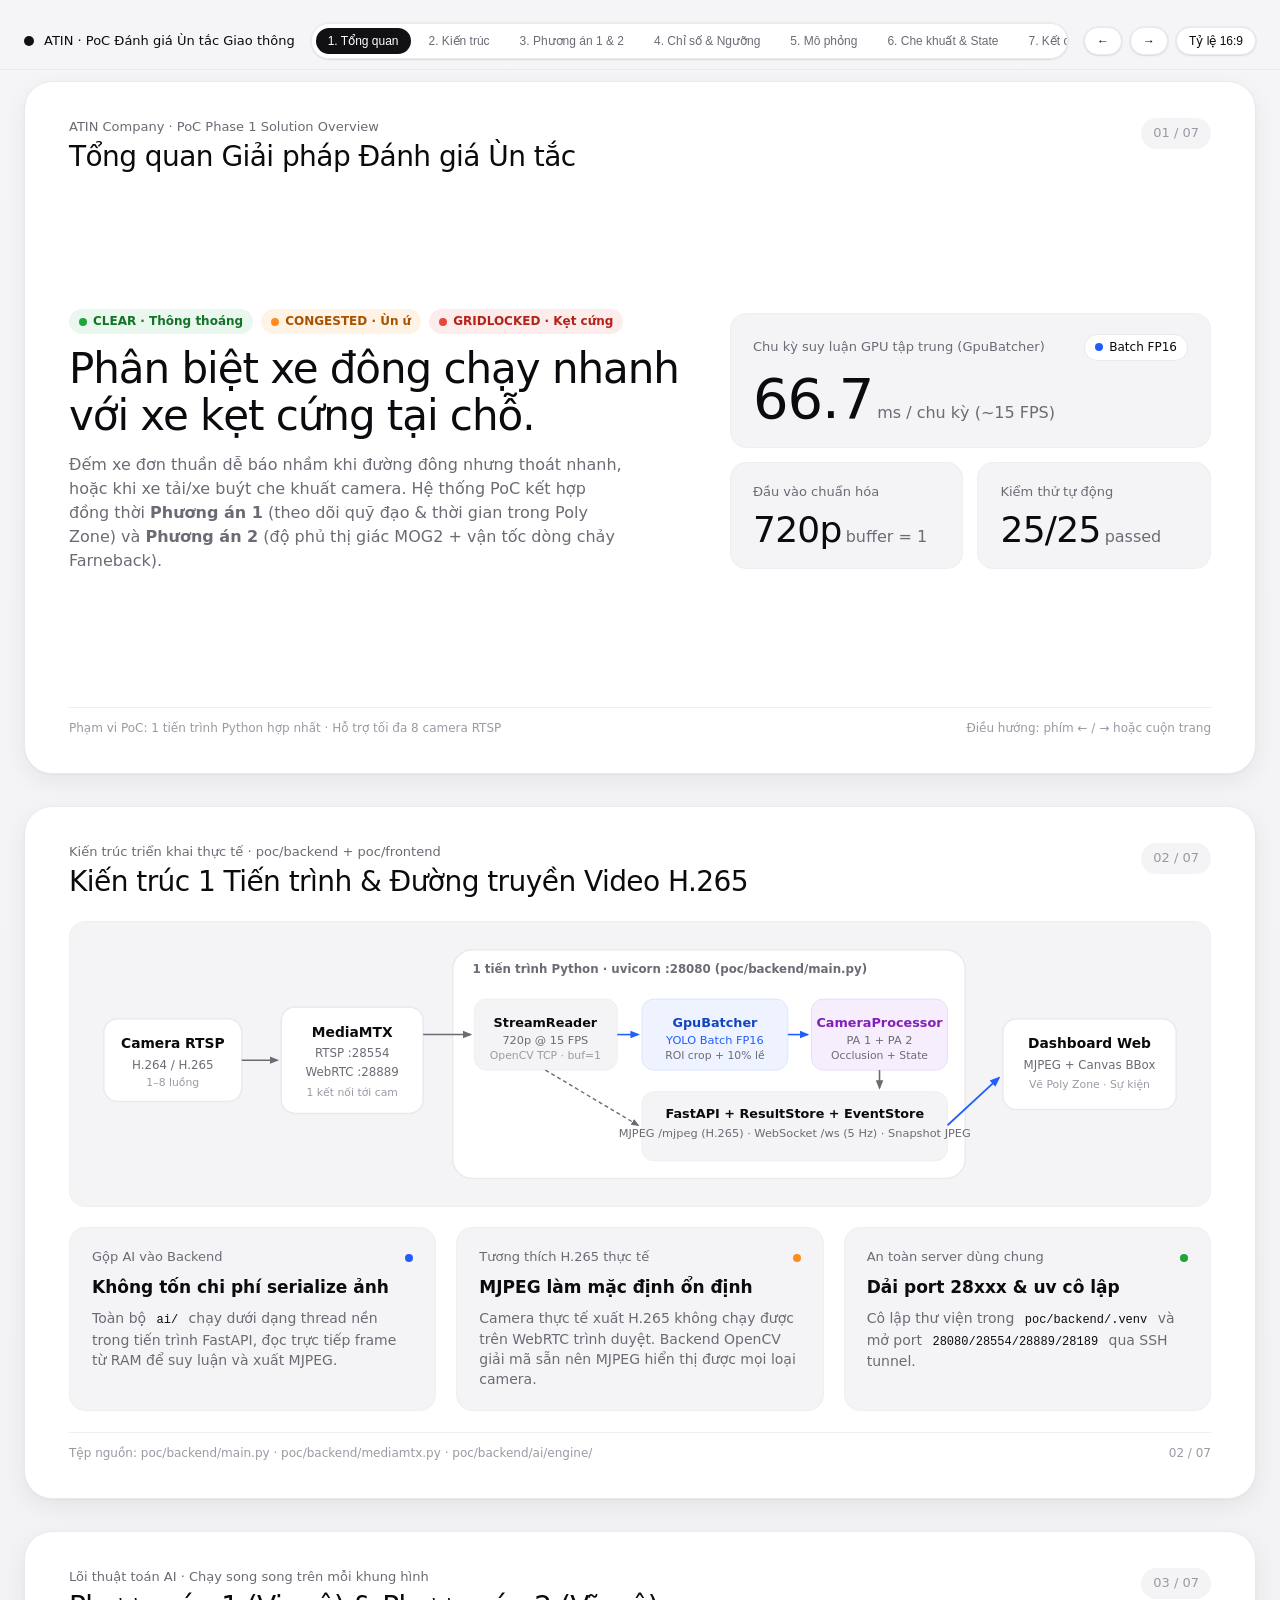
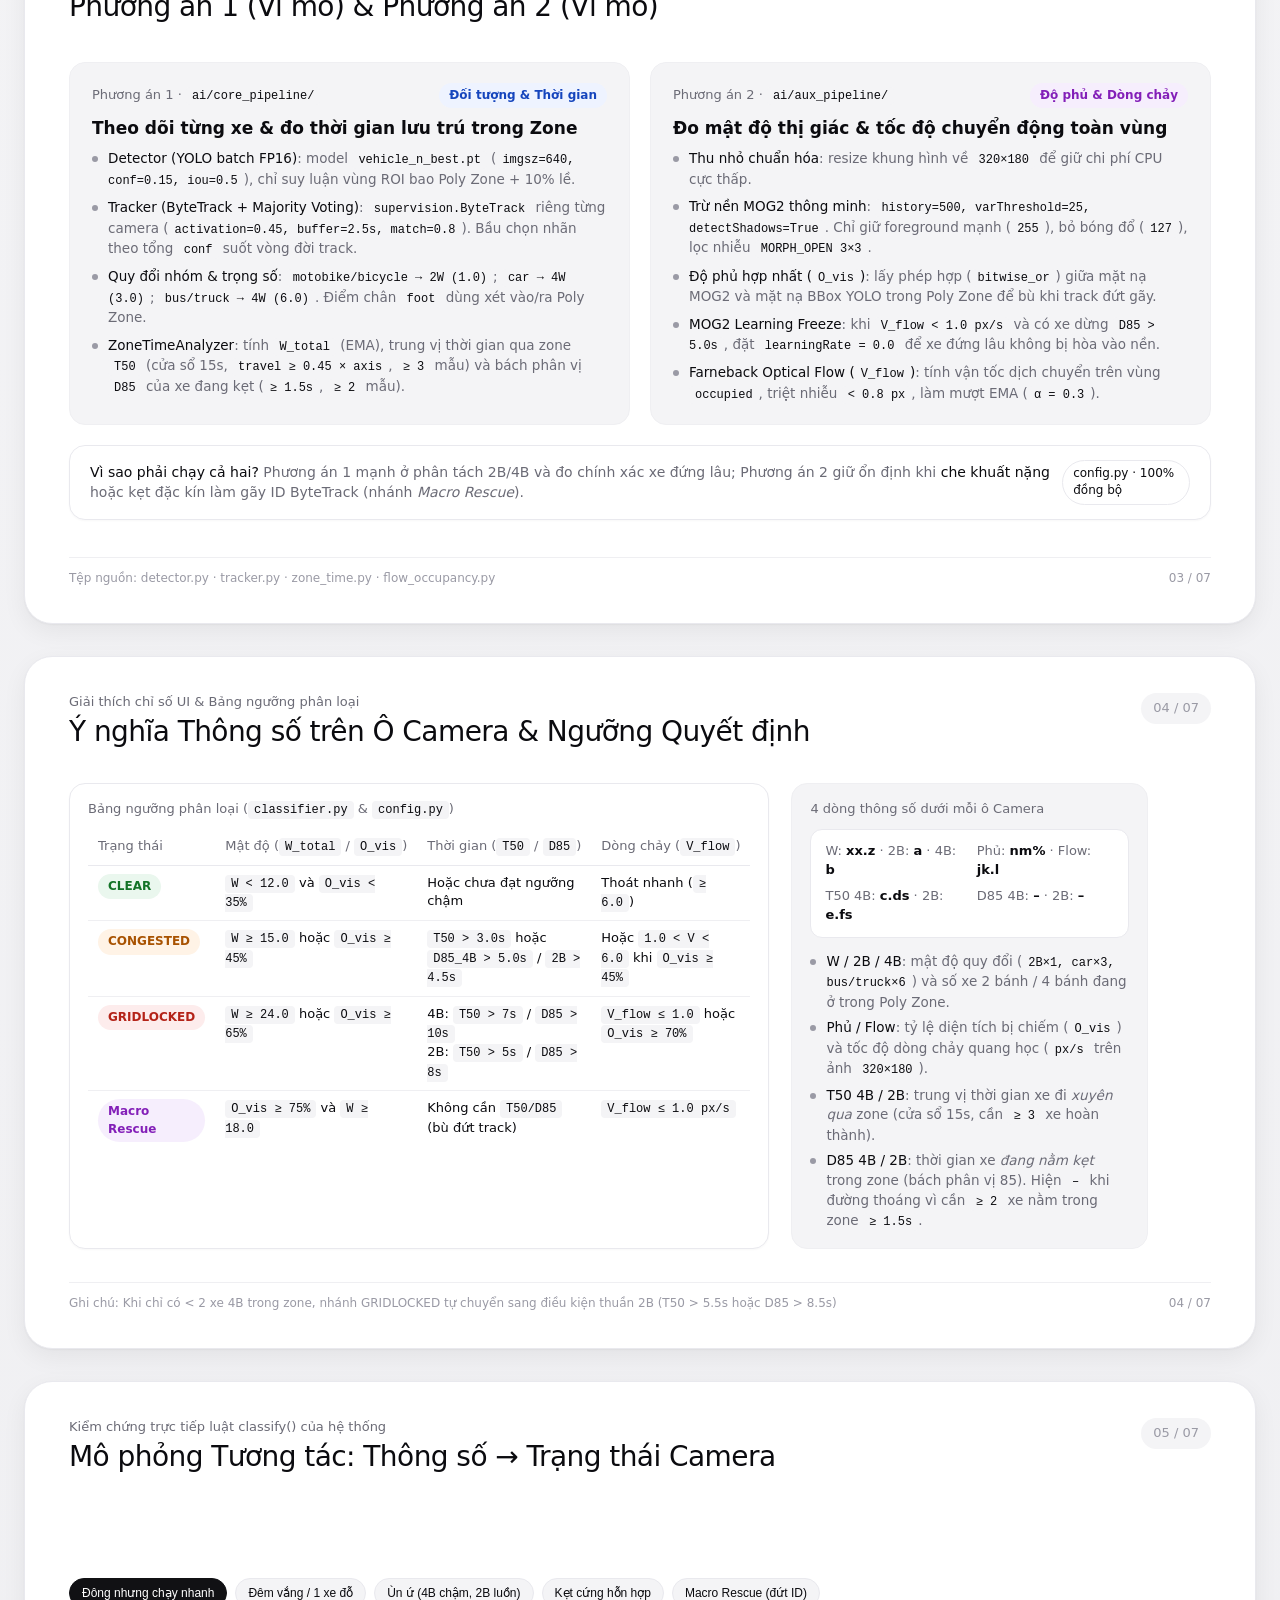
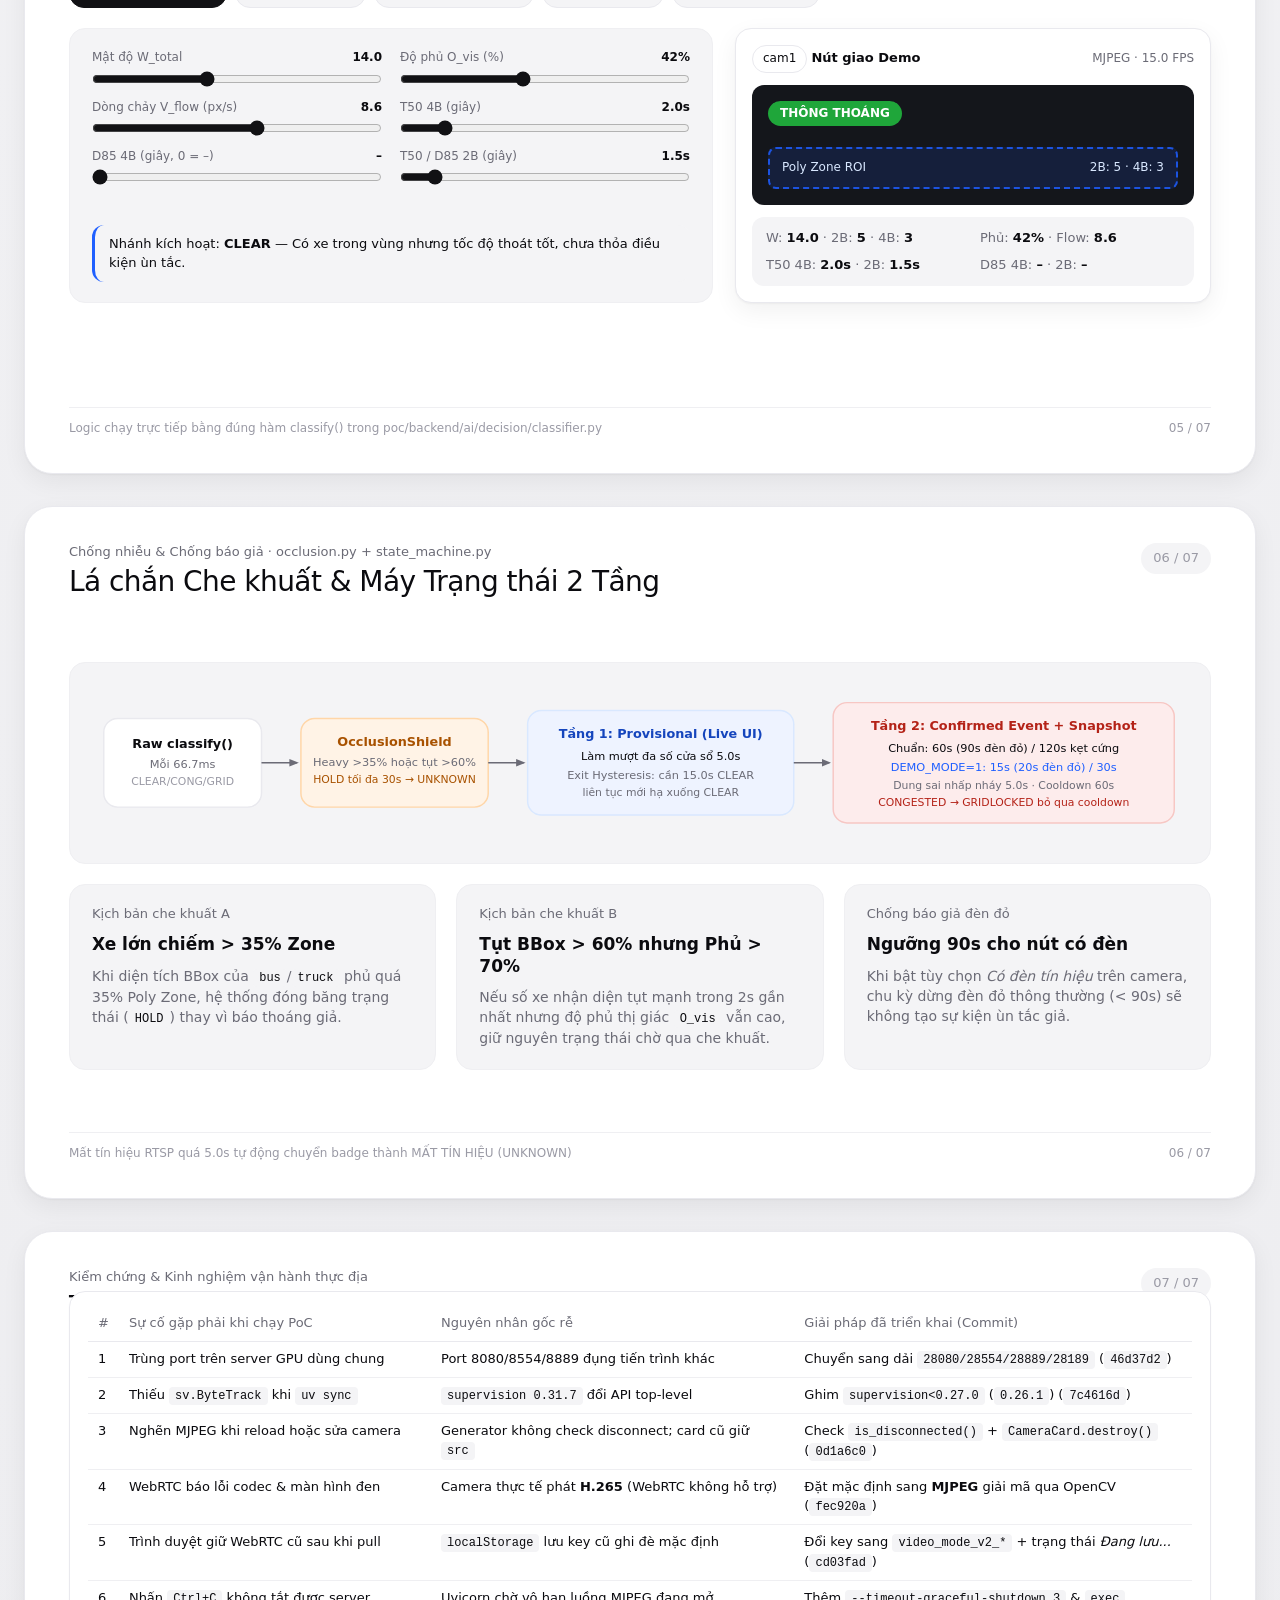
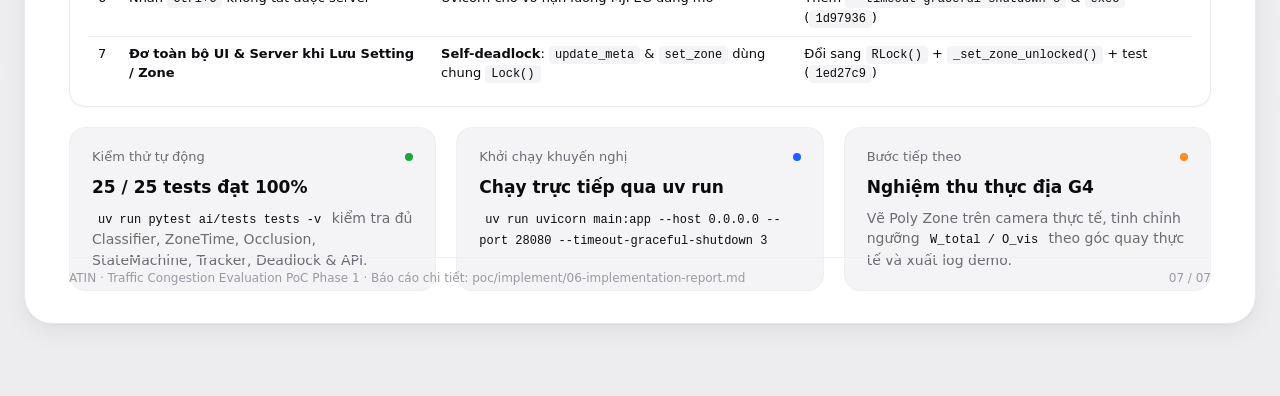
==== poc/implement/show/index.html @ 56138052 "docs(poc): add 16:9 Soft Clean Cards HTML presentation for PoC solution" ====
<!DOCTYPE html>
<html lang="vi">
<head>
  <meta charset="UTF-8" />
  <meta name="viewport" content="width=device-width, initial-scale=1.0" />
  <title>PoC Phase 1 — Hệ thống Đánh giá Mức độ Ùn tắc Giao thông</title>
  <style>
    :root {
      /* Soft Clean Cards — Neutral (~95%) */
      --bg-page: #F5F5F7;
      --bg-page-end: #EDEDF0;
      --bg-card: #FFFFFF;
      --bg-subtle: #F4F4F6;
      --bg-subtle-hover: #ECECEF;
      --border-hairline: #EFEFF2;
      --border-card: #E9E9EE;
      --text-primary: #0B0B0F;
      --text-secondary: #6B6B76;
      --text-tertiary: #9A9AA5;
      --ink: #111114;

      /* Data Palette — Strictly for data & states */
      --data-blue: #1F5FFF;
      --data-purple: #B13BF0;
      --data-orange: #FF8A1F;
      --data-green: #1FA63A;
      --data-red: #E5483D;

      /* Pastel tints */
      --tint-blue: #EEF3FF;
      --tint-purple: #F6EEFD;
      --tint-orange: #FFF3E6;
      --tint-green: #EAF7EE;
      --tint-red: #FDECEC;

      /* Radii & Shadows */
      --radius-xs: 4px;
      --radius-sm: 8px;
      --radius-md: 12px;
      --radius-lg: 16px;
      --radius-xl: 28px;
      --radius-full: 999px;

      --shadow-card: 0 1px 2px rgba(16, 16, 24, 0.04), 0 8px 24px rgba(16, 16, 24, 0.06);
      --shadow-control: 0 1px 2px rgba(16, 16, 24, 0.08), 0 0 0 1px rgba(16, 16, 24, 0.04);
      --shadow-primary: 0 6px 16px rgba(16, 16, 24, 0.22);
    }

    * { box-sizing: border-box; margin: 0; padding: 0; }

    html {
      scroll-behavior: smooth;
      scroll-snap-type: y proximity;
    }

    body {
      font-family: "Inter", "Geist", -apple-system, BlinkMacSystemFont, "Segoe UI", system-ui, sans-serif;
      font-feature-settings: "tnum" 1, "cv11" 1;
      font-variant-numeric: tabular-nums;
      color: var(--text-primary);
      background: linear-gradient(180deg, var(--bg-page) 0%, var(--bg-page-end) 100%);
      min-height: 100vh;
      line-height: 1.45;
      overflow-x: hidden;
    }

    /* Sticky Top Presentation Bar */
    .deck-bar {
      position: sticky;
      top: 0;
      z-index: 50;
      backdrop-filter: blur(14px);
      -webkit-backdrop-filter: blur(14px);
      background: rgba(245, 245, 247, 0.86);
      border-bottom: 1px solid var(--border-card);
    }

    .deck-bar-inner {
      max-width: 1280px;
      margin: 0 auto;
      padding: 10px 24px;
      display: flex;
      align-items: center;
      justify-content: space-between;
      gap: 16px;
    }

    .brand {
      display: flex;
      align-items: center;
      gap: 10px;
      font-size: 13px;
      font-weight: 500;
      color: var(--text-primary);
      white-space: nowrap;
    }

    .brand-dot {
      width: 10px;
      height: 10px;
      border-radius: var(--radius-full);
      background: var(--ink);
    }

    .slide-pills {
      display: flex;
      align-items: center;
      gap: 6px;
      background: var(--bg-card);
      padding: 4px;
      border-radius: var(--radius-full);
      border: 1px solid var(--border-card);
      box-shadow: var(--shadow-control);
      overflow-x: auto;
      max-width: 100%;
    }

    .slide-pill {
      border: none;
      background: transparent;
      color: var(--text-secondary);
      font-size: 12px;
      font-weight: 500;
      padding: 6px 12px;
      border-radius: var(--radius-full);
      cursor: pointer;
      white-space: nowrap;
      transition: background 0.15s ease, color 0.15s ease;
    }

    .slide-pill:hover {
      background: var(--bg-subtle);
      color: var(--text-primary);
    }

    .slide-pill.active {
      background: var(--ink);
      color: #FFFFFF;
    }

    .deck-controls {
      display: flex;
      align-items: center;
      gap: 8px;
      white-space: nowrap;
    }

    .btn-ctrl {
      border: 1px solid var(--border-card);
      background: var(--bg-card);
      color: var(--text-primary);
      font-size: 12px;
      font-weight: 500;
      padding: 6px 12px;
      border-radius: var(--radius-full);
      cursor: pointer;
      box-shadow: var(--shadow-control);
      transition: background 0.15s ease;
    }

    .btn-ctrl:hover { background: var(--bg-subtle); }
    .btn-ctrl:focus-visible,
    .slide-pill:focus-visible,
    .preset-btn:focus-visible {
      outline: 2px solid var(--data-blue);
      outline-offset: 2px;
    }

    /* Slide Stage Container (16:9 Widescreen Deck) */
    .deck {
      max-width: 1328px;
      margin: 0 auto;
      padding: 24px 24px 72px;
      display: flex;
      flex-direction: column;
      gap: 32px;
    }

    .slide {
      scroll-snap-align: start;
      scroll-margin-top: 68px;
      width: 100%;
      aspect-ratio: 16 / 9;
      background: var(--bg-card);
      border: 1px solid var(--border-card);
      border-radius: var(--radius-xl);
      box-shadow: var(--shadow-card);
      padding: 36px 44px;
      display: flex;
      flex-direction: column;
      justify-content: space-between;
      position: relative;
      overflow: hidden;
    }

    .slide-head {
      display: flex;
      align-items: flex-start;
      justify-content: space-between;
      gap: 20px;
      margin-bottom: 18px;
    }

    .slide-kicker {
      font-size: 13px;
      font-weight: 500;
      color: var(--text-secondary);
      margin-bottom: 4px;
    }

    .slide-title {
      font-size: 28px;
      font-weight: 500;
      letter-spacing: -0.02em;
      line-height: 1.15;
      color: var(--text-primary);
    }

    .slide-num {
      font-size: 13px;
      font-weight: 500;
      color: var(--text-tertiary);
      background: var(--bg-subtle);
      padding: 6px 12px;
      border-radius: var(--radius-full);
      flex-shrink: 0;
    }

    .slide-body {
      flex: 1;
      display: flex;
      flex-direction: column;
      justify-content: center;
      gap: 20px;
      min-height: 0;
    }

    .slide-foot {
      margin-top: 16px;
      padding-top: 12px;
      border-top: 1px solid var(--border-hairline);
      display: flex;
      align-items: center;
      justify-content: space-between;
      font-size: 12px;
      color: var(--text-tertiary);
    }

    /* Soft Clean Inner Cards */
    .grid-2 { display: grid; grid-template-columns: repeat(2, minmax(0, 1fr)); gap: 20px; }
    .grid-3 { display: grid; grid-template-columns: repeat(3, minmax(0, 1fr)); gap: 20px; }
    .grid-4 { display: grid; grid-template-columns: repeat(4, minmax(0, 1fr)); gap: 16px; }
    .grid-asymmetric { display: grid; grid-template-columns: 1.15fr 0.85fr; gap: 22px; }

    .card-soft {
      background: var(--bg-subtle);
      border: 1px solid var(--border-hairline);
      border-radius: var(--radius-lg);
      padding: 20px 22px;
      display: flex;
      flex-direction: column;
      gap: 10px;
    }

    .card-white {
      background: var(--bg-card);
      border: 1px solid var(--border-card);
      border-radius: var(--radius-lg);
      padding: 20px 22px;
      box-shadow: 0 1px 2px rgba(16, 16, 24, 0.03);
      display: flex;
      flex-direction: column;
      gap: 10px;
    }

    .card-label {
      font-size: 13px;
      font-weight: 500;
      color: var(--text-secondary);
      display: flex;
      align-items: center;
      justify-content: space-between;
      gap: 8px;
    }

    .hero-num {
      font-size: 56px;
      font-weight: 400;
      letter-spacing: -0.02em;
      line-height: 1;
      color: var(--text-primary);
    }

    .hero-unit {
      font-size: 16px;
      font-weight: 400;
      color: var(--text-secondary);
      margin-left: 4px;
    }

    .title-md {
      font-size: 17px;
      font-weight: 600;
      line-height: 1.25;
      color: var(--text-primary);
    }

    .body-txt {
      font-size: 14px;
      color: var(--text-secondary);
      line-height: 1.45;
    }

    .body-txt strong { color: var(--text-primary); font-weight: 500; }

    /* Chips & Status Pills */
    .chip {
      display: inline-flex;
      align-items: center;
      gap: 6px;
      font-size: 12px;
      font-weight: 500;
      padding: 4px 10px;
      border-radius: var(--radius-full);
      background: var(--bg-card);
      border: 1px solid var(--border-card);
      color: var(--text-primary);
    }

    .dot { width: 8px; height: 8px; border-radius: var(--radius-full); display: inline-block; flex-shrink: 0; }
    .dot-blue { background: var(--data-blue); }
    .dot-purple { background: var(--data-purple); }
    .dot-orange { background: var(--data-orange); }
    .dot-green { background: var(--data-green); }
    .dot-red { background: var(--data-red); }

    .state-pill {
      display: inline-flex;
      align-items: center;
      gap: 6px;
      padding: 4px 10px;
      border-radius: var(--radius-full);
      font-size: 12px;
      font-weight: 600;
    }
    .st-clear { background: var(--tint-green); color: #137327; }
    .st-congested { background: var(--tint-orange); color: #A85200; }
    .st-gridlocked { background: var(--tint-red); color: #B42318; }
    .st-blue { background: var(--tint-blue); color: #1545BD; }
    .st-purple { background: var(--tint-purple); color: #831FB8; }

    /* Slide 1 Cover Hero */
    .cover-hero {
      display: grid;
      grid-template-columns: 1.25fr 0.95fr;
      gap: 28px;
      align-items: center;
    }

    .cover-title {
      font-size: 42px;
      font-weight: 500;
      letter-spacing: -0.025em;
      line-height: 1.1;
      color: var(--text-primary);
      margin: 10px 0 14px;
    }

    .cover-sub {
      font-size: 16px;
      color: var(--text-secondary);
      line-height: 1.5;
      max-width: 560px;
    }

    .kpi-stack {
      display: grid;
      grid-template-columns: 1fr 1fr;
      gap: 14px;
    }

    .kpi-stack .card-soft:first-child {
      grid-column: 1 / -1;
    }

    /* Tables */
    table.clean-table {
      width: 100%;
      border-collapse: collapse;
      font-size: 13px;
    }

    table.clean-table th {
      text-align: left;
      font-weight: 500;
      color: var(--text-secondary);
      padding: 8px 10px;
      border-bottom: 1px solid var(--border-card);
      white-space: nowrap;
    }

    table.clean-table td {
      padding: 8px 10px;
      border-bottom: 1px solid var(--border-hairline);
      color: var(--text-primary);
      vertical-align: top;
    }

    table.clean-table tr:last-child td { border-bottom: none; }

    code.mono {
      font-family: ui-monospace, SFMono-Regular, Menlo, Consolas, monospace;
      font-size: 12px;
      background: var(--bg-subtle);
      padding: 2px 6px;
      border-radius: var(--radius-xs);
      color: var(--text-primary);
    }

    /* SVG Container */
    .diagram-box {
      background: var(--bg-subtle);
      border: 1px solid var(--border-hairline);
      border-radius: var(--radius-lg);
      padding: 14px 18px;
      width: 100%;
    }

    .diagram-box svg {
      width: 100%;
      height: auto;
      display: block;
    }

    /* Mock Camera Card (exact PoC metrics layout) */
    .cam-mock {
      background: var(--bg-card);
      border: 1px solid var(--border-card);
      border-radius: var(--radius-lg);
      padding: 16px;
      box-shadow: var(--shadow-card);
      display: flex;
      flex-direction: column;
      gap: 12px;
    }

    .cam-mock-head {
      display: flex;
      align-items: center;
      justify-content: space-between;
      font-size: 13px;
    }

    .cam-mock-screen {
      background: #14161B;
      border-radius: var(--radius-md);
      padding: 16px;
      min-height: 120px;
      position: relative;
      display: flex;
      flex-direction: column;
      justify-content: space-between;
      color: #F5F5F7;
      overflow: hidden;
    }

    .cam-mock-zone {
      border: 2px dashed rgba(31, 95, 255, 0.85);
      background: rgba(31, 95, 255, 0.14);
      border-radius: 8px;
      padding: 10px 12px;
      font-size: 12px;
      color: #D9E8FF;
      display: flex;
      justify-content: space-between;
      align-items: center;
    }

    .cam-mock-badge {
      align-self: flex-start;
      padding: 4px 12px;
      border-radius: var(--radius-full);
      font-size: 12px;
      font-weight: 600;
      color: #FFFFFF;
      background: var(--data-green);
      transition: background 0.2s ease;
    }

    .cam-metrics-grid {
      display: grid;
      grid-template-columns: 1fr 1fr;
      gap: 8px 14px;
      background: var(--bg-subtle);
      padding: 12px 14px;
      border-radius: var(--radius-md);
      font-size: 13px;
      color: var(--text-secondary);
    }

    .cam-metrics-grid strong {
      color: var(--text-primary);
      font-weight: 600;
    }

    /* Interactive Simulator Controls */
    .preset-row {
      display: flex;
      flex-wrap: wrap;
      gap: 8px;
    }

    .preset-btn {
      border: 1px solid var(--border-card);
      background: var(--bg-subtle);
      color: var(--text-primary);
      font-size: 12px;
      font-weight: 500;
      padding: 7px 12px;
      border-radius: var(--radius-full);
      cursor: pointer;
      transition: background 0.15s ease, border-color 0.15s ease;
    }

    .preset-btn:hover { background: var(--bg-subtle-hover); }
    .preset-btn.active {
      background: var(--ink);
      color: #FFFFFF;
      border-color: var(--ink);
    }

    .slider-grid {
      display: grid;
      grid-template-columns: repeat(2, minmax(0, 1fr));
      gap: 12px 18px;
    }

    .slider-item {
      display: flex;
      flex-direction: column;
      gap: 4px;
    }

    .slider-top {
      display: flex;
      justify-content: space-between;
      font-size: 12px;
      color: var(--text-secondary);
    }

    .slider-top strong { color: var(--text-primary); }

    input[type="range"] {
      width: 100%;
      accent-color: var(--ink);
      cursor: pointer;
    }

    .rule-trace {
      background: var(--bg-subtle);
      border-radius: var(--radius-md);
      padding: 10px 14px;
      font-size: 13px;
      color: var(--text-primary);
      border-left: 3px solid var(--data-blue);
    }

    /* List styling */
    ul.clean-list {
      list-style: none;
      display: flex;
      flex-direction: column;
      gap: 8px;
    }

    ul.clean-list li {
      font-size: 13.5px;
      color: var(--text-secondary);
      padding-left: 16px;
      position: relative;
    }

    ul.clean-list li::before {
      content: "";
      width: 6px;
      height: 6px;
      border-radius: var(--radius-full);
      background: var(--text-tertiary);
      position: absolute;
      left: 0;
      top: 7px;
    }

    ul.clean-list li strong { color: var(--text-primary); font-weight: 500; }

    /* Document Scroll Mode (optional toggle) */
    body.doc-mode .slide {
      aspect-ratio: auto;
      min-height: 540px;
    }

    /* Responsive fallback for smaller screens */
    @media (max-width: 1024px) {
      .slide {
        aspect-ratio: auto;
        padding: 24px 20px;
        border-radius: 20px;
      }
      .cover-hero, .grid-2, .grid-3, .grid-4, .grid-asymmetric, .slider-grid {
        grid-template-columns: 1fr;
      }
      .cover-title { font-size: 30px; }
      .slide-title { font-size: 22px; }
      .hero-num { font-size: 40px; }
      .deck-controls { display: none; }
    }

    @media (prefers-reduced-motion: reduce) {
      html { scroll-behavior: auto; }
      * { transition: none !important; }
    }

    @media print {
      .deck-bar { display: none; }
      .deck { padding: 0; gap: 16px; }
      .slide {
        break-inside: avoid;
        box-shadow: none;
        aspect-ratio: 16 / 9;
      }
    }
  </style>
</head>
<body>
  <header class="deck-bar">
    <div class="deck-bar-inner">
      <div class="brand">
        <span class="brand-dot"></span>
        <span>ATIN · PoC Đánh giá Ùn tắc Giao thông</span>
      </div>
      <nav class="slide-pills" aria-label="Điều hướng slide">
        <button type="button" class="slide-pill active" data-target="slide-1">1. Tổng quan</button>
        <button type="button" class="slide-pill" data-target="slide-2">2. Kiến trúc</button>
        <button type="button" class="slide-pill" data-target="slide-3">3. Phương án 1 &amp; 2</button>
        <button type="button" class="slide-pill" data-target="slide-4">4. Chỉ số &amp; Ngưỡng</button>
        <button type="button" class="slide-pill" data-target="slide-5">5. Mô phỏng</button>
        <button type="button" class="slide-pill" data-target="slide-6">6. Che khuất &amp; State</button>
        <button type="button" class="slide-pill" data-target="slide-7">7. Kết quả &amp; Vá lỗi</button>
      </nav>
      <div class="deck-controls">
        <button type="button" class="btn-ctrl" id="btn-prev" title="Slide trước (←)">←</button>
        <button type="button" class="btn-ctrl" id="btn-next" title="Slide tiếp (→)">→</button>
        <button type="button" class="btn-ctrl" id="btn-mode">Tỷ lệ 16:9</button>
      </div>
    </div>
  </header>

  <main class="deck">
    <!-- SLIDE 1: COVER & VALUE PROPOSITION -->
    <section id="slide-1" class="slide" aria-labelledby="s1-title">
      <div class="slide-head">
        <div>
          <div class="slide-kicker">ATIN Company · PoC Phase 1 Solution Overview</div>
          <h1 id="s1-title" class="slide-title">Tổng quan Giải pháp Đánh giá Ùn tắc</h1>
        </div>
        <span class="slide-num">01 / 07</span>
      </div>

      <div class="slide-body">
        <div class="cover-hero">
          <div>
            <div class="preset-row" style="margin-bottom: 12px;">
              <span class="state-pill st-clear"><span class="dot dot-green"></span>CLEAR · Thông thoáng</span>
              <span class="state-pill st-congested"><span class="dot dot-orange"></span>CONGESTED · Ùn ứ</span>
              <span class="state-pill st-gridlocked"><span class="dot dot-red"></span>GRIDLOCKED · Kẹt cứng</span>
            </div>
            <h2 class="cover-title">Phân biệt xe đông chạy nhanh với xe kẹt cứng tại chỗ.</h2>
            <p class="cover-sub">
              Đếm xe đơn thuần dễ báo nhầm khi đường đông nhưng thoát nhanh, hoặc khi xe tải/xe buýt che khuất camera.
              Hệ thống PoC kết hợp đồng thời <strong>Phương án 1</strong> (theo dõi quỹ đạo &amp; thời gian trong Poly Zone)
              và <strong>Phương án 2</strong> (độ phủ thị giác MOG2 + vận tốc dòng chảy Farneback).
            </p>
          </div>

          <div class="kpi-stack">
            <div class="card-soft">
              <div class="card-label">
                <span>Chu kỳ suy luận GPU tập trung (GpuBatcher)</span>
                <span class="chip"><span class="dot dot-blue"></span>Batch FP16</span>
              </div>
              <div>
                <span class="hero-num">66.7</span><span class="hero-unit">ms / chu kỳ (~15 FPS)</span>
              </div>
            </div>
            <div class="card-soft">
              <div class="card-label"><span>Đầu vào chuẩn hóa</span></div>
              <div><span class="hero-num" style="font-size:36px;">720p</span><span class="hero-unit">buffer = 1</span></div>
            </div>
            <div class="card-soft">
              <div class="card-label"><span>Kiểm thử tự động</span></div>
              <div><span class="hero-num" style="font-size:36px;">25/25</span><span class="hero-unit">passed</span></div>
            </div>
          </div>
        </div>
      </div>

      <div class="slide-foot">
        <span>Phạm vi PoC: 1 tiến trình Python hợp nhất · Hỗ trợ tối đa 8 camera RTSP</span>
        <span>Điều hướng: phím ← / → hoặc cuộn trang</span>
      </div>
    </section>

    <!-- SLIDE 2: SYSTEM ARCHITECTURE -->
    <section id="slide-2" class="slide" aria-labelledby="s2-title">
      <div class="slide-head">
        <div>
          <div class="slide-kicker">Kiến trúc triển khai thực tế · poc/backend + poc/frontend</div>
          <h2 id="s2-title" class="slide-title">Kiến trúc 1 Tiến trình &amp; Đường truyền Video H.265</h2>
        </div>
        <span class="slide-num">02 / 07</span>
      </div>

      <div class="slide-body">
        <div class="diagram-box">
          <svg viewBox="0 0 1120 260" role="img" aria-label="Sơ đồ luồng dữ liệu từ Camera RTSP qua MediaMTX, AI Engine và FastAPI tới Trình duyệt">
            <defs>
              <marker id="arrow" viewBox="0 0 10 10" refX="8" refY="5" markerWidth="6" markerHeight="6" orient="auto-start-reverse">
                <path d="M 0 1 L 10 5 L 0 9 z" fill="#6B6B76"></path>
              </marker>
              <marker id="arrow-blue" viewBox="0 0 10 10" refX="8" refY="5" markerWidth="6" markerHeight="6" orient="auto-start-reverse">
                <path d="M 0 1 L 10 5 L 0 9 z" fill="#1F5FFF"></path>
              </marker>
            </defs>

            <!-- Boundary: Python Process -->
            <rect x="370" y="14" width="520" height="232" rx="20" fill="#FFFFFF" stroke="#E9E9EE" stroke-width="1.5"></rect>
            <text x="390" y="38" font-size="12" font-weight="600" fill="#6B6B76">1 tiến trình Python · uvicorn :28080 (poc/backend/main.py)</text>

            <!-- Camera -->
            <rect x="16" y="84" width="140" height="84" rx="14" fill="#FFFFFF" stroke="#E9E9EE" stroke-width="1.5"></rect>
            <text x="86" y="114" text-anchor="middle" font-size="14" font-weight="600" fill="#0B0B0F">Camera RTSP</text>
            <text x="86" y="135" text-anchor="middle" font-size="12" fill="#6B6B76">H.264 / H.265</text>
            <text x="86" y="152" text-anchor="middle" font-size="11" fill="#9A9AA5">1–8 luồng</text>

            <!-- MediaMTX -->
            <rect x="196" y="72" width="144" height="108" rx="14" fill="#FFFFFF" stroke="#E9E9EE" stroke-width="1.5"></rect>
            <text x="268" y="102" text-anchor="middle" font-size="14" font-weight="600" fill="#0B0B0F">MediaMTX</text>
            <text x="268" y="123" text-anchor="middle" font-size="12" fill="#6B6B76">RTSP :28554</text>
            <text x="268" y="142" text-anchor="middle" font-size="12" fill="#6B6B76">WebRTC :28889</text>
            <text x="268" y="162" text-anchor="middle" font-size="11" fill="#9A9AA5">1 kết nối tới cam</text>

            <!-- StreamReader -->
            <rect x="392" y="64" width="145" height="72" rx="12" fill="#F4F4F6" stroke="#EFEFF2"></rect>
            <text x="464" y="92" text-anchor="middle" font-size="13" font-weight="600" fill="#0B0B0F">StreamReader</text>
            <text x="464" y="110" text-anchor="middle" font-size="11.5" fill="#6B6B76">720p @ 15 FPS</text>
            <text x="464" y="125" text-anchor="middle" font-size="11" fill="#9A9AA5">OpenCV TCP · buf=1</text>

            <!-- GpuBatcher -->
            <rect x="562" y="64" width="148" height="72" rx="12" fill="#EEF3FF" stroke="#D9E8FF"></rect>
            <text x="636" y="92" text-anchor="middle" font-size="13" font-weight="600" fill="#1545BD">GpuBatcher</text>
            <text x="636" y="110" text-anchor="middle" font-size="11.5" fill="#1F5FFF">YOLO Batch FP16</text>
            <text x="636" y="125" text-anchor="middle" font-size="11" fill="#6B6B76">ROI crop + 10% lề</text>

            <!-- CameraProcessor -->
            <rect x="734" y="64" width="138" height="72" rx="12" fill="#F6EEFD" stroke="#E6DDFB"></rect>
            <text x="803" y="92" text-anchor="middle" font-size="13" font-weight="600" fill="#831FB8">CameraProcessor</text>
            <text x="803" y="110" text-anchor="middle" font-size="11.5" fill="#6B6B76">PA 1 + PA 2</text>
            <text x="803" y="125" text-anchor="middle" font-size="11" fill="#6B6B76">Occlusion + State</text>

            <!-- FastAPI + ResultStore -->
            <rect x="562" y="158" width="310" height="70" rx="12" fill="#F4F4F6" stroke="#EFEFF2"></rect>
            <text x="717" y="185" text-anchor="middle" font-size="13" font-weight="600" fill="#0B0B0F">FastAPI + ResultStore + EventStore</text>
            <text x="717" y="204" text-anchor="middle" font-size="11.5" fill="#6B6B76">MJPEG /mjpeg (H.265) · WebSocket /ws (5 Hz) · Snapshot JPEG</text>

            <!-- Browser -->
            <rect x="928" y="84" width="176" height="92" rx="14" fill="#FFFFFF" stroke="#E9E9EE" stroke-width="1.5"></rect>
            <text x="1016" y="114" text-anchor="middle" font-size="14" font-weight="600" fill="#0B0B0F">Dashboard Web</text>
            <text x="1016" y="135" text-anchor="middle" font-size="12" fill="#6B6B76">MJPEG + Canvas BBox</text>
            <text x="1016" y="154" text-anchor="middle" font-size="11" fill="#9A9AA5">Vẽ Poly Zone · Sự kiện</text>

            <!-- Arrows -->
            <line x1="156" y1="126" x2="192" y2="126" stroke="#6B6B76" stroke-width="1.6" marker-end="url(#arrow)"></line>
            <line x1="340" y1="100" x2="388" y2="100" stroke="#6B6B76" stroke-width="1.6" marker-end="url(#arrow)"></line>
            <line x1="537" y1="100" x2="558" y2="100" stroke="#1F5FFF" stroke-width="1.6" marker-end="url(#arrow-blue)"></line>
            <line x1="710" y1="100" x2="730" y2="100" stroke="#1F5FFF" stroke-width="1.6" marker-end="url(#arrow-blue)"></line>
            <line x1="803" y1="136" x2="803" y2="154" stroke="#6B6B76" stroke-width="1.6" marker-end="url(#arrow)"></line>
            <line x1="464" y1="136" x2="558" y2="192" stroke="#6B6B76" stroke-width="1.4" stroke-dasharray="4 3" marker-end="url(#arrow)"></line>
            <line x1="872" y1="192" x2="924" y2="144" stroke="#1F5FFF" stroke-width="1.8" marker-end="url(#arrow-blue)"></line>
          </svg>
        </div>

        <div class="grid-3">
          <div class="card-soft">
            <div class="card-label"><span>Gộp AI vào Backend</span><span class="dot dot-blue"></span></div>
            <div class="title-md">Không tốn chi phí serialize ảnh</div>
            <p class="body-txt">Toàn bộ <code class="mono">ai/</code> chạy dưới dạng thread nền trong tiến trình FastAPI, đọc trực tiếp frame từ RAM để suy luận và xuất MJPEG.</p>
          </div>
          <div class="card-soft">
            <div class="card-label"><span>Tương thích H.265 thực tế</span><span class="dot dot-orange"></span></div>
            <div class="title-md">MJPEG làm mặc định ổn định</div>
            <p class="body-txt">Camera thực tế xuất H.265 không chạy được trên WebRTC trình duyệt. Backend OpenCV giải mã sẵn nên MJPEG hiển thị được mọi loại camera.</p>
          </div>
          <div class="card-soft">
            <div class="card-label"><span>An toàn server dùng chung</span><span class="dot dot-green"></span></div>
            <div class="title-md">Dải port 28xxx &amp; uv cô lập</div>
            <p class="body-txt">Cô lập thư viện trong <code class="mono">poc/backend/.venv</code> và mở port <code class="mono">28080/28554/28889/28189</code> qua SSH tunnel.</p>
          </div>
        </div>
      </div>

      <div class="slide-foot">
        <span>Tệp nguồn: poc/backend/main.py · poc/backend/mediamtx.py · poc/backend/ai/engine/</span>
        <span>02 / 07</span>
      </div>
    </section>

    <!-- SLIDE 3: OPTION 1 & OPTION 2 -->
    <section id="slide-3" class="slide" aria-labelledby="s3-title">
      <div class="slide-head">
        <div>
          <div class="slide-kicker">Lõi thuật toán AI · Chạy song song trên mỗi khung hình</div>
          <h2 id="s3-title" class="slide-title">Phương án 1 (Vi mô) &amp; Phương án 2 (Vĩ mô)</h2>
        </div>
        <span class="slide-num">03 / 07</span>
      </div>

      <div class="slide-body">
        <div class="grid-2">
          <!-- Option 1 -->
          <div class="card-soft">
            <div class="card-label">
              <span>Phương án 1 · <code class="mono">ai/core_pipeline/</code></span>
              <span class="state-pill st-blue">Đối tượng &amp; Thời gian</span>
            </div>
            <div class="title-md">Theo dõi từng xe &amp; đo thời gian lưu trú trong Zone</div>
            <ul class="clean-list">
              <li><strong>Detector (YOLO batch FP16)</strong>: model <code class="mono">vehicle_n_best.pt</code> (<code class="mono">imgsz=640, conf=0.15, iou=0.5</code>), chỉ suy luận vùng ROI bao Poly Zone + 10% lề.</li>
              <li><strong>Tracker (ByteTrack + Majority Voting)</strong>: <code class="mono">supervision.ByteTrack</code> riêng từng camera (<code class="mono">activation=0.45, buffer=2.5s, match=0.8</code>). Bầu chọn nhãn theo tổng <code class="mono">conf</code> suốt vòng đời track.</li>
              <li><strong>Quy đổi nhóm &amp; trọng số</strong>: <code class="mono">motobike/bicycle → 2W (1.0)</code>; <code class="mono">car → 4W (3.0)</code>; <code class="mono">bus/truck → 4W (6.0)</code>. Điểm chân <code class="mono">foot</code> dùng xét vào/ra Poly Zone.</li>
              <li><strong>ZoneTimeAnalyzer</strong>: tính <code class="mono">W_total</code> (EMA), trung vị thời gian qua zone <code class="mono">T50</code> (cửa sổ 15s, <code class="mono">travel ≥ 0.45 × axis</code>, <code class="mono">≥ 3</code> mẫu) và bách phân vị <code class="mono">D85</code> của xe đang kẹt (<code class="mono">≥ 1.5s</code>, <code class="mono">≥ 2</code> mẫu).</li>
            </ul>
          </div>

          <!-- Option 2 -->
          <div class="card-soft">
            <div class="card-label">
              <span>Phương án 2 · <code class="mono">ai/aux_pipeline/</code></span>
              <span class="state-pill st-purple">Độ phủ &amp; Dòng chảy</span>
            </div>
            <div class="title-md">Đo mật độ thị giác &amp; tốc độ chuyển động toàn vùng</div>
            <ul class="clean-list">
              <li><strong>Thu nhỏ chuẩn hóa</strong>: resize khung hình về <code class="mono">320×180</code> để giữ chi phí CPU cực thấp.</li>
              <li><strong>Trừ nền MOG2 thông minh</strong>: <code class="mono">history=500, varThreshold=25, detectShadows=True</code>. Chỉ giữ foreground mạnh (<code class="mono">255</code>), bỏ bóng đổ (<code class="mono">127</code>), lọc nhiễu <code class="mono">MORPH_OPEN 3×3</code>.</li>
              <li><strong>Độ phủ hợp nhất (<code class="mono">O_vis</code>)</strong>: lấy phép hợp (<code class="mono">bitwise_or</code>) giữa mặt nạ MOG2 và mặt nạ BBox YOLO trong Poly Zone để bù khi track đứt gãy.</li>
              <li><strong>MOG2 Learning Freeze</strong>: khi <code class="mono">V_flow &lt; 1.0 px/s</code> và có xe dừng <code class="mono">D85 &gt; 5.0s</code>, đặt <code class="mono">learningRate = 0.0</code> để xe đứng lâu không bị hòa vào nền.</li>
              <li><strong>Farneback Optical Flow (<code class="mono">V_flow</code>)</strong>: tính vận tốc dịch chuyển trên vùng <code class="mono">occupied</code>, triệt nhiễu <code class="mono">&lt; 0.8 px</code>, làm mượt EMA (<code class="mono">α = 0.3</code>).</li>
            </ul>
          </div>
        </div>

        <div class="card-white" style="flex-direction: row; align-items: center; justify-content: space-between; padding: 14px 20px;">
          <div class="body-txt">
            <strong>Vì sao phải chạy cả hai?</strong> Phương án 1 mạnh ở phân tách 2B/4B và đo chính xác xe đứng lâu; Phương án 2 giữ ổn định khi <strong>che khuất nặng</strong> hoặc kẹt đặc kín làm gãy ID ByteTrack (nhánh <em>Macro Rescue</em>).
          </div>
          <span class="chip">config.py · 100% đồng bộ</span>
        </div>
      </div>

      <div class="slide-foot">
        <span>Tệp nguồn: detector.py · tracker.py · zone_time.py · flow_occupancy.py</span>
        <span>03 / 07</span>
      </div>
    </section>

    <!-- SLIDE 4: CAMERA CARD METRICS & THRESHOLD TABLE -->
    <section id="slide-4" class="slide" aria-labelledby="s4-title">
      <div class="slide-head">
        <div>
          <div class="slide-kicker">Giải thích chỉ số UI &amp; Bảng ngưỡng phân loại</div>
          <h2 id="s4-title" class="slide-title">Ý nghĩa Thông số trên Ô Camera &amp; Ngưỡng Quyết định</h2>
        </div>
        <span class="slide-num">04 / 07</span>
      </div>

      <div class="slide-body">
        <div class="grid-asymmetric">
          <!-- Left: Threshold Table -->
          <div class="card-white" style="padding: 16px 18px;">
            <div class="card-label"><span>Bảng ngưỡng phân loại (<code class="mono">classifier.py</code> &amp; <code class="mono">config.py</code>)</span></div>
            <table class="clean-table">
              <thead>
                <tr>
                  <th>Trạng thái</th>
                  <th>Mật độ (<code class="mono">W_total</code> / <code class="mono">O_vis</code>)</th>
                  <th>Thời gian (<code class="mono">T50</code> / <code class="mono">D85</code>)</th>
                  <th>Dòng chảy (<code class="mono">V_flow</code>)</th>
                </tr>
              </thead>
              <tbody>
                <tr>
                  <td><span class="state-pill st-clear">CLEAR</span></td>
                  <td><code class="mono">W &lt; 12.0</code> và <code class="mono">O_vis &lt; 35%</code></td>
                  <td>Hoặc chưa đạt ngưỡng chậm</td>
                  <td>Thoát nhanh (<code class="mono">≥ 6.0</code>)</td>
                </tr>
                <tr>
                  <td><span class="state-pill st-congested">CONGESTED</span></td>
                  <td><code class="mono">W ≥ 15.0</code> hoặc <code class="mono">O_vis ≥ 45%</code></td>
                  <td><code class="mono">T50 &gt; 3.0s</code> hoặc <code class="mono">D85_4B &gt; 5.0s</code> / <code class="mono">2B &gt; 4.5s</code></td>
                  <td>Hoặc <code class="mono">1.0 &lt; V &lt; 6.0</code> khi <code class="mono">O_vis ≥ 45%</code></td>
                </tr>
                <tr>
                  <td><span class="state-pill st-gridlocked">GRIDLOCKED</span></td>
                  <td><code class="mono">W ≥ 24.0</code> hoặc <code class="mono">O_vis ≥ 65%</code></td>
                  <td>4B: <code class="mono">T50 &gt; 7s</code> / <code class="mono">D85 &gt; 10s</code><br/>2B: <code class="mono">T50 &gt; 5s</code> / <code class="mono">D85 &gt; 8s</code></td>
                  <td><code class="mono">V_flow ≤ 1.0</code> hoặc <code class="mono">O_vis ≥ 70%</code></td>
                </tr>
                <tr>
                  <td><span class="state-pill st-purple">Macro Rescue</span></td>
                  <td><code class="mono">O_vis ≥ 75%</code> và <code class="mono">W ≥ 18.0</code></td>
                  <td>Không cần <code class="mono">T50/D85</code> (bù đứt track)</td>
                  <td><code class="mono">V_flow ≤ 1.0 px/s</code></td>
                </tr>
              </tbody>
            </table>
          </div>

          <!-- Right: Camera Card Metrics Breakdown -->
          <div class="card-soft" style="padding: 16px 18px;">
            <div class="card-label"><span>4 dòng thông số dưới mỗi ô Camera</span></div>
            <div class="cam-metrics-grid" style="background: var(--bg-card); border: 1px solid var(--border-card);">
              <div>W: <strong>xx.z</strong> · 2B: <strong>a</strong> · 4B: <strong>b</strong></div>
              <div>Phủ: <strong>nm%</strong> · Flow: <strong>jk.l</strong></div>
              <div>T50 4B: <strong>c.ds</strong> · 2B: <strong>e.fs</strong></div>
              <div>D85 4B: <strong>–</strong> · 2B: <strong>–</strong></div>
            </div>
            <ul class="clean-list" style="gap: 6px; margin-top: 4px;">
              <li><strong>W / 2B / 4B</strong>: mật độ quy đổi (<code class="mono">2B×1, car×3, bus/truck×6</code>) và số xe 2 bánh / 4 bánh đang ở trong Poly Zone.</li>
              <li><strong>Phủ / Flow</strong>: tỷ lệ diện tích bị chiếm (<code class="mono">O_vis</code>) và tốc độ dòng chảy quang học (<code class="mono">px/s</code> trên ảnh <code class="mono">320×180</code>).</li>
              <li><strong>T50 4B / 2B</strong>: trung vị thời gian xe đi <em>xuyên qua</em> zone (cửa sổ 15s, cần <code class="mono">≥ 3</code> xe hoàn thành).</li>
              <li><strong>D85 4B / 2B</strong>: thời gian xe <em>đang nằm kẹt</em> trong zone (bách phân vị 85). Hiện <code class="mono">–</code> khi đường thoáng vì cần <code class="mono">≥ 2</code> xe nằm trong zone <code class="mono">≥ 1.5s</code>.</li>
            </ul>
          </div>
        </div>
      </div>

      <div class="slide-foot">
        <span>Ghi chú: Khi chỉ có &lt; 2 xe 4B trong zone, nhánh GRIDLOCKED tự chuyển sang điều kiện thuần 2B (T50 &gt; 5.5s hoặc D85 &gt; 8.5s)</span>
        <span>04 / 07</span>
      </div>
    </section>

    <!-- SLIDE 5: INTERACTIVE CLASSIFIER SIMULATOR -->
    <section id="slide-5" class="slide" aria-labelledby="s5-title">
      <div class="slide-head">
        <div>
          <div class="slide-kicker">Kiểm chứng trực tiếp luật classify() của hệ thống</div>
          <h2 id="s5-title" class="slide-title">Mô phỏng Tương tác: Thông số → Trạng thái Camera</h2>
        </div>
        <span class="slide-num">05 / 07</span>
      </div>

      <div class="slide-body">
        <div class="preset-row" role="group" aria-label="Kịch bản mẫu">
          <button type="button" class="preset-btn active" data-preset="clear_fast">Đông nhưng chạy nhanh</button>
          <button type="button" class="preset-btn" data-preset="night_parked">Đêm vắng / 1 xe đỗ</button>
          <button type="button" class="preset-btn" data-preset="congested">Ùn ứ (4B chậm, 2B luồn)</button>
          <button type="button" class="preset-btn" data-preset="gridlocked">Kẹt cứng hỗn hợp</button>
          <button type="button" class="preset-btn" data-preset="rescue">Macro Rescue (đứt ID)</button>
        </div>

        <div class="grid-asymmetric" style="align-items: stretch;">
          <div class="card-soft" style="justify-content: space-between;">
            <div class="slider-grid">
              <label class="slider-item">
                <div class="slider-top"><span>Mật độ W_total</span><strong id="val-w">14.0</strong></div>
                <input type="range" id="in-w" min="0" max="36" step="0.5" value="14" />
              </label>
              <label class="slider-item">
                <div class="slider-top"><span>Độ phủ O_vis (%)</span><strong id="val-o">42%</strong></div>
                <input type="range" id="in-o" min="0" max="100" step="1" value="42" />
              </label>
              <label class="slider-item">
                <div class="slider-top"><span>Dòng chảy V_flow (px/s)</span><strong id="val-v">8.5</strong></div>
                <input type="range" id="in-v" min="0" max="15" step="0.2" value="8.5" />
              </label>
              <label class="slider-item">
                <div class="slider-top"><span>T50 4B (giây)</span><strong id="val-t4">1.8s</strong></div>
                <input type="range" id="in-t4" min="0" max="15" step="0.5" value="1.8" />
              </label>
              <label class="slider-item">
                <div class="slider-top"><span>D85 4B (giây, 0 = –)</span><strong id="val-d4">–</strong></div>
                <input type="range" id="in-d4" min="0" max="20" step="0.5" value="0" />
              </label>
              <label class="slider-item">
                <div class="slider-top"><span>T50 / D85 2B (giây)</span><strong id="val-t2">1.5s</strong></div>
                <input type="range" id="in-t2" min="0" max="15" step="0.5" value="1.5" />
              </label>
            </div>
            <div id="sim-reason" class="rule-trace">
              Nhánh kích hoạt: <strong>CLEAR</strong> — Xe đông vừa phải nhưng tốc độ thoát nhanh (V_flow ≥ 6.0, T50 ≤ 3.0s).
            </div>
          </div>

          <!-- Live Mock Camera Card -->
          <div class="cam-mock">
            <div class="cam-mock-head">
              <div><span class="chip">cam1</span> <strong>Nút giao Demo</strong></div>
              <span class="body-txt" style="font-size: 12px;">MJPEG · 15.0 FPS</span>
            </div>
            <div class="cam-mock-screen">
              <div id="mock-badge" class="cam-mock-badge">THÔNG THOÁNG</div>
              <div class="cam-mock-zone">
                <span>Poly Zone ROI</span>
                <span id="mock-counts">2B: 5 · 4B: 3</span>
              </div>
            </div>
            <div class="cam-metrics-grid">
              <div>W: <strong id="m-w">14.0</strong> · 2B: <strong id="m-2w">5</strong> · 4B: <strong id="m-4w">3</strong></div>
              <div>Phủ: <strong id="m-o">42%</strong> · Flow: <strong id="m-v">8.5</strong></div>
              <div>T50 4B: <strong id="m-t4">1.8s</strong> · 2B: <strong id="m-t2">1.5s</strong></div>
              <div>D85 4B: <strong id="m-d4">–</strong> · 2B: <strong id="m-d2">–</strong></div>
            </div>
          </div>
        </div>
      </div>

      <div class="slide-foot">
        <span>Logic chạy trực tiếp bằng đúng hàm classify() trong poc/backend/ai/decision/classifier.py</span>
        <span>05 / 07</span>
      </div>
    </section>

    <!-- SLIDE 6: OCCLUSION SHIELD & STATE MACHINE -->
    <section id="slide-6" class="slide" aria-labelledby="s6-title">
      <div class="slide-head">
        <div>
          <div class="slide-kicker">Chống nhiễu &amp; Chống báo giả · occlusion.py + state_machine.py</div>
          <h2 id="s6-title" class="slide-title">Lá chắn Che khuất &amp; Máy Trạng thái 2 Tầng</h2>
        </div>
        <span class="slide-num">06 / 07</span>
      </div>

      <div class="slide-body">
        <div class="diagram-box">
          <svg viewBox="0 0 1120 175" role="img" aria-label="Sơ đồ chuyển trạng thái Provisional và Confirmed Event">
            <defs>
              <marker id="arr2" viewBox="0 0 10 10" refX="8" refY="5" markerWidth="6" markerHeight="6" orient="auto-start-reverse">
                <path d="M 0 1 L 10 5 L 0 9 z" fill="#6B6B76"></path>
              </marker>
            </defs>
            <!-- Raw -->
            <rect x="16" y="42" width="160" height="90" rx="14" fill="#FFFFFF" stroke="#E9E9EE" stroke-width="1.5"></rect>
            <text x="96" y="72" text-anchor="middle" font-size="13" font-weight="600" fill="#0B0B0F">Raw classify()</text>
            <text x="96" y="92" text-anchor="middle" font-size="11.5" fill="#6B6B76">Mỗi 66.7ms</text>
            <text x="96" y="110" text-anchor="middle" font-size="11" fill="#9A9AA5">CLEAR/CONG/GRID</text>

            <!-- Occlusion -->
            <rect x="216" y="42" width="190" height="90" rx="14" fill="#FFF3E6" stroke="#FFD6A8" stroke-width="1.5"></rect>
            <text x="311" y="70" text-anchor="middle" font-size="13" font-weight="600" fill="#A85200">OcclusionShield</text>
            <text x="311" y="90" text-anchor="middle" font-size="11.5" fill="#6B6B76">Heavy &gt;35% hoặc tụt &gt;60%</text>
            <text x="311" y="108" text-anchor="middle" font-size="11" fill="#A85200">HOLD tối đa 30s → UNKNOWN</text>

            <!-- Provisional -->
            <rect x="446" y="34" width="270" height="106" rx="14" fill="#EEF3FF" stroke="#D9E8FF" stroke-width="1.5"></rect>
            <text x="581" y="62" text-anchor="middle" font-size="13" font-weight="600" fill="#1545BD">Tầng 1: Provisional (Live UI)</text>
            <text x="581" y="84" text-anchor="middle" font-size="11.5" fill="#0B0B0F">Làm mượt đa số cửa sổ 5.0s</text>
            <text x="581" y="103" text-anchor="middle" font-size="11.5" fill="#6B6B76">Exit Hysteresis: cần 15.0s CLEAR</text>
            <text x="581" y="121" text-anchor="middle" font-size="11" fill="#6B6B76">liên tục mới hạ xuống CLEAR</text>

            <!-- Confirmed -->
            <rect x="756" y="26" width="346" height="122" rx="14" fill="#FDECEC" stroke="#F7C7C4" stroke-width="1.5"></rect>
            <text x="929" y="54" text-anchor="middle" font-size="13" font-weight="600" fill="#B42318">Tầng 2: Confirmed Event + Snapshot</text>
            <text x="929" y="76" text-anchor="middle" font-size="11.5" fill="#0B0B0F">Chuẩn: 60s (90s đèn đỏ) / 120s kẹt cứng</text>
            <text x="929" y="95" text-anchor="middle" font-size="11.5" fill="#1F5FFF">DEMO_MODE=1: 15s (20s đèn đỏ) / 30s</text>
            <text x="929" y="114" text-anchor="middle" font-size="11" fill="#6B6B76">Dung sai nhấp nháy 5.0s · Cooldown 60s</text>
            <text x="929" y="131" text-anchor="middle" font-size="11" fill="#B42318">CONGESTED → GRIDLOCKED bỏ qua cooldown</text>

            <line x1="176" y1="87" x2="212" y2="87" stroke="#6B6B76" stroke-width="1.6" marker-end="url(#arr2)"></line>
            <line x1="406" y1="87" x2="442" y2="87" stroke="#6B6B76" stroke-width="1.6" marker-end="url(#arr2)"></line>
            <line x1="716" y1="87" x2="752" y2="87" stroke="#6B6B76" stroke-width="1.6" marker-end="url(#arr2)"></line>
          </svg>
        </div>

        <div class="grid-3">
          <div class="card-soft">
            <div class="card-label"><span>Kịch bản che khuất A</span></div>
            <div class="title-md">Xe lớn chiếm &gt; 35% Zone</div>
            <p class="body-txt">Khi diện tích BBox của <code class="mono">bus</code>/<code class="mono">truck</code> phủ quá 35% Poly Zone, hệ thống đóng băng trạng thái (<code class="mono">HOLD</code>) thay vì báo thoáng giả.</p>
          </div>
          <div class="card-soft">
            <div class="card-label"><span>Kịch bản che khuất B</span></div>
            <div class="title-md">Tụt BBox &gt; 60% nhưng Phủ &gt; 70%</div>
            <p class="body-txt">Nếu số xe nhận diện tụt mạnh trong 2s gần nhất nhưng độ phủ thị giác <code class="mono">O_vis</code> vẫn cao, giữ nguyên trạng thái chờ qua che khuất.</p>
          </div>
          <div class="card-soft">
            <div class="card-label"><span>Chống báo giả đèn đỏ</span></div>
            <div class="title-md">Ngưỡng 90s cho nút có đèn</div>
            <p class="body-txt">Khi bật tùy chọn <em>Có đèn tín hiệu</em> trên camera, chu kỳ dừng đèn đỏ thông thường (&lt; 90s) sẽ không tạo sự kiện ùn tắc giả.</p>
          </div>
        </div>
      </div>

      <div class="slide-foot">
        <span>Mất tín hiệu RTSP quá 5.0s tự động chuyển badge thành MẤT TÍN HIỆU (UNKNOWN)</span>
        <span>06 / 07</span>
      </div>
    </section>

    <!-- SLIDE 7: IMPLEMENTATION STATUS & RESOLVED ISSUES -->
    <section id="slide-7" class="slide" aria-labelledby="s7-title">
      <div class="slide-head">
        <div>
          <div class="slide-kicker">Kiểm chứng &amp; Kinh nghiệm vận hành thực địa</div>
          <h2 id="s7-title" class="slide-title">Trạng thái Hoàn thiện &amp; 7 Sự cố Đã Xử lý Triệt để</h2>
        </div>
        <span class="slide-num">07 / 07</span>
      </div>

      <div class="slide-body">
        <div class="card-white" style="padding: 14px 18px;">
          <table class="clean-table">
            <thead>
              <tr>
                <th>#</th>
                <th>Sự cố gặp phải khi chạy PoC</th>
                <th>Nguyên nhân gốc rễ</th>
                <th>Giải pháp đã triển khai (Commit)</th>
              </tr>
            </thead>
            <tbody>
              <tr>
                <td>1</td>
                <td>Trùng port trên server GPU dùng chung</td>
                <td>Port 8080/8554/8889 đụng tiến trình khác</td>
                <td>Chuyển sang dải <code class="mono">28080/28554/28889/28189</code> (<code class="mono">46d37d2</code>)</td>
              </tr>
              <tr>
                <td>2</td>
                <td>Thiếu <code class="mono">sv.ByteTrack</code> khi <code class="mono">uv sync</code></td>
                <td><code class="mono">supervision 0.31.7</code> đổi API top-level</td>
                <td>Ghim <code class="mono">supervision&lt;0.27.0</code> (<code class="mono">0.26.1</code>) (<code class="mono">7c4616d</code>)</td>
              </tr>
              <tr>
                <td>3</td>
                <td>Nghẽn MJPEG khi reload hoặc sửa camera</td>
                <td>Generator không check disconnect; card cũ giữ <code class="mono">src</code></td>
                <td>Check <code class="mono">is_disconnected()</code> + <code class="mono">CameraCard.destroy()</code> (<code class="mono">0d1a6c0</code>)</td>
              </tr>
              <tr>
                <td>4</td>
                <td>WebRTC báo lỗi codec &amp; màn hình đen</td>
                <td>Camera thực tế phát <strong>H.265</strong> (WebRTC không hỗ trợ)</td>
                <td>Đặt mặc định sang <strong>MJPEG</strong> giải mã qua OpenCV (<code class="mono">fec920a</code>)</td>
              </tr>
              <tr>
                <td>5</td>
                <td>Trình duyệt giữ WebRTC cũ sau khi pull</td>
                <td><code class="mono">localStorage</code> lưu key cũ ghi đè mặc định</td>
                <td>Đổi key sang <code class="mono">video_mode_v2_*</code> + trạng thái <em>Đang lưu...</em> (<code class="mono">cd03fad</code>)</td>
              </tr>
              <tr>
                <td>6</td>
                <td>Nhấn <code class="mono">Ctrl+C</code> không tắt được server</td>
                <td>Uvicorn chờ vô hạn luồng MJPEG đang mở</td>
                <td>Thêm <code class="mono">--timeout-graceful-shutdown 3</code> &amp; <code class="mono">exec</code> (<code class="mono">1d97936</code>)</td>
              </tr>
              <tr>
                <td>7</td>
                <td><strong>Đơ toàn bộ UI &amp; Server khi Lưu Setting / Zone</strong></td>
                <td><strong>Self-deadlock</strong>: <code class="mono">update_meta</code> &amp; <code class="mono">set_zone</code> dùng chung <code class="mono">Lock()</code></td>
                <td>Đổi sang <code class="mono">RLock()</code> + <code class="mono">_set_zone_unlocked()</code> + test (<code class="mono">1ed27c9</code>)</td>
              </tr>
            </tbody>
          </table>
        </div>

        <div class="grid-3">
          <div class="card-soft">
            <div class="card-label"><span>Kiểm thử tự động</span><span class="dot dot-green"></span></div>
            <div class="title-md">25 / 25 tests đạt 100%</div>
            <p class="body-txt"><code class="mono">uv run pytest ai/tests tests -v</code> kiểm tra đủ Classifier, ZoneTime, Occlusion, StateMachine, Tracker, Deadlock &amp; API.</p>
          </div>
          <div class="card-soft">
            <div class="card-label"><span>Khởi chạy khuyến nghị</span><span class="dot dot-blue"></span></div>
            <div class="title-md">Chạy trực tiếp qua uv run</div>
            <p class="body-txt"><code class="mono">uv run uvicorn main:app --host 0.0.0.0 --port 28080 --timeout-graceful-shutdown 3</code></p>
          </div>
          <div class="card-soft">
            <div class="card-label"><span>Bước tiếp theo</span><span class="dot dot-orange"></span></div>
            <div class="title-md">Nghiệm thu thực địa G4</div>
            <p class="body-txt">Vẽ Poly Zone trên camera thực tế, tinh chỉnh ngưỡng <code class="mono">W_total / O_vis</code> theo góc quay thực tế và xuất log demo.</p>
          </div>
        </div>
      </div>

      <div class="slide-foot">
        <span>ATIN · Traffic Congestion Evaluation PoC Phase 1 · Báo cáo chi tiết: poc/implement/06-implementation-report.md</span>
        <span>07 / 07</span>
      </div>
    </section>
  </main>

  <script>
    // Slide navigation & keyboard support
    const slides = Array.from(document.querySelectorAll('.slide'));
    const pills = Array.from(document.querySelectorAll('.slide-pill'));
    const btnPrev = document.getElementById('btn-prev');
    const btnNext = document.getElementById('btn-next');
    const btnMode = document.getElementById('btn-mode');
    let currentIdx = 0;

    function setActivePill(idx) {
      currentIdx = Math.max(0, Math.min(slides.length - 1, idx));
      pills.forEach((p, i) => p.classList.toggle('active', i === currentIdx));
    }

    function goToSlide(idx) {
      const clamped = Math.max(0, Math.min(slides.length - 1, idx));
      slides[clamped].scrollIntoView({ behavior: 'smooth', block: 'start' });
      setActivePill(clamped);
    }

    pills.forEach((p, i) => p.addEventListener('click', () => goToSlide(i)));
    btnPrev.addEventListener('click', () => goToSlide(currentIdx - 1));
    btnNext.addEventListener('click', () => goToSlide(currentIdx + 1));

    btnMode.addEventListener('click', () => {
      const isDoc = document.body.classList.toggle('doc-mode');
      btnMode.textContent = isDoc ? 'Cuộn tài liệu' : 'Tỷ lệ 16:9';
    });

    const observer = new IntersectionObserver(
      (entries) => {
        entries.forEach((entry) => {
          if (entry.isIntersecting) {
            const idx = slides.indexOf(entry.target);
            if (idx !== -1) setActivePill(idx);
          }
        });
      },
      { threshold: 0.55 }
    );
    slides.forEach((s) => observer.observe(s));

    document.addEventListener('keydown', (e) => {
      if (e.target && ['INPUT', 'TEXTAREA', 'SELECT'].includes(e.target.tagName)) return;
      if (e.key === 'ArrowRight' || e.key === 'ArrowDown') {
        e.preventDefault();
        goToSlide(currentIdx + 1);
      } else if (e.key === 'ArrowLeft' || e.key === 'ArrowUp') {
        e.preventDefault();
        goToSlide(currentIdx - 1);
      } else if (e.key >= '1' && e.key <= '7') {
        goToSlide(Number(e.key) - 1);
      }
    });

    // Exact Python classify() logic from poc/backend/ai/decision/classifier.py
    const inW = document.getElementById('in-w');
    const inO = document.getElementById('in-o');
    const inV = document.getElementById('in-v');
    const inT4 = document.getElementById('in-t4');
    const inD4 = document.getElementById('in-d4');
    const inT2 = document.getElementById('in-t2');
    const presetBtns = Array.from(document.querySelectorAll('.preset-btn'));

    const PRESETS = {
      clear_fast: { w: 14.0, o: 42, v: 8.5, t4: 1.8, d4: 0, t2: 1.5, n2: 5, n4: 3 },
      night_parked: { w: 3.0, o: 12, v: 0.2, t4: 0, d4: 12, t2: 0, n2: 0, n4: 1 },
      congested: { w: 18.0, o: 52, v: 3.2, t4: 4.5, d4: 6.0, t2: 3.5, n2: 6, n4: 4 },
      gridlocked: { w: 28.0, o: 72, v: 0.4, t4: 9.0, d4: 13.0, t2: 6.5, n2: 10, n4: 6 },
      rescue: { w: 20.0, o: 82, v: 0.5, t4: 0, d4: 0, t2: 0, n2: 4, n4: 4 },
    };
    let simN2 = 5;
    let simN4 = 3;

    function runClassify(m) {
      const gt = (x, th) => x !== null && x > th;
      if (m.w < 12.0 && m.o < 0.35) {
        return { state: 'CLEAR', reason: 'W_total < 12.0 và O_vis < 35% (đường thoáng / ít xe).' };
      }
      const denseG = m.w >= 24.0 || m.o >= 0.65;
      const stall4w = gt(m.t4, 7.0) || gt(m.d4, 10.0);
      const stall2w = gt(m.t2, 5.0) || gt(m.d2, 8.0);
      const timeOk = m.n4 < 2 ? (gt(m.t2, 5.5) || gt(m.d2, 8.5)) : (stall4w && (stall2w || m.n2 === 0));
      const macroOk = m.v <= 1.0 || m.o >= 0.70;
      if (denseG && timeOk && macroOk) {
        return { state: 'GRIDLOCKED', reason: 'Mật độ cao (W ≥ 24 hoặc Phủ ≥ 65%) + dừng lâu (T50/D85) + V_flow ≤ 1.0.' };
      }
      if (m.o >= 0.75 && m.v <= 1.0 && m.w >= 18.0) {
        return { state: 'GRIDLOCKED', reason: 'Nhánh Macro Rescue: Phủ ≥ 75%, V_flow ≤ 1.0 và W ≥ 18.0 (bù gãy track ByteTrack).' };
      }
      const denseC = m.w >= 15.0 || m.o >= 0.45;
      const slow = gt(m.t4, 3.0) || gt(m.d4, 5.0) || gt(m.t2, 3.0) || gt(m.d2, 4.5) || (m.v > 1.0 && m.v < 6.0 && m.o >= 0.45);
      if (denseC && slow) {
        return { state: 'CONGESTED', reason: 'Mật độ đông (W ≥ 15 hoặc Phủ ≥ 45%) kèm di chuyển chậm (T50/D85 hoặc V_flow 1–6).' };
      }
      return { state: 'CLEAR', reason: 'Có xe trong vùng nhưng tốc độ thoát tốt, chưa thỏa điều kiện ùn tắc.' };
    }

    function updateSim() {
      const w = Number(inW.value);
      const oPct = Number(inO.value);
      const v = Number(inV.value);
      const t4 = Number(inT4.value) || null;
      const d4 = Number(inD4.value) || null;
      const t2 = Number(inT2.value) || null;
      const d2 = d4 ? Math.max(0, d4 - 2.0) : null;

      document.getElementById('val-w').textContent = w.toFixed(1);
      document.getElementById('val-o').textContent = `${oPct}%`;
      document.getElementById('val-v').textContent = v.toFixed(1);
      document.getElementById('val-t4').textContent = t4 ? `${t4.toFixed(1)}s` : '–';
      document.getElementById('val-d4').textContent = d4 ? `${d4.toFixed(1)}s` : '–';
      document.getElementById('val-t2').textContent = t2 ? `${t2.toFixed(1)}s` : '–';

      const res = runClassify({ w, o: oPct / 100, v, t4, d4, t2, d2, n2: simN2, n4: simN4 });
      const badge = document.getElementById('mock-badge');
      const labels = { CLEAR: ['THÔNG THOÁNG', '#1FA63A'], CONGESTED: ['ÙN Ứ', '#FF8A1F'], GRIDLOCKED: ['KẸT CỨNG', '#E5483D'] };
      const [lbl, col] = labels[res.state];
      badge.textContent = lbl;
      badge.style.background = col;

      document.getElementById('sim-reason').innerHTML = `Nhánh kích hoạt: <strong>${res.state}</strong> — ${res.reason}`;
      document.getElementById('m-w').textContent = w.toFixed(1);
      document.getElementById('m-2w').textContent = simN2;
      document.getElementById('m-4w').textContent = simN4;
      document.getElementById('mock-counts').textContent = `2B: ${simN2} · 4B: ${simN4}`;
      document.getElementById('m-o').textContent = `${oPct}%`;
      document.getElementById('m-v').textContent = v.toFixed(1);
      document.getElementById('m-t4').textContent = t4 ? `${t4.toFixed(1)}s` : '–';
      document.getElementById('m-t2').textContent = t2 ? `${t2.toFixed(1)}s` : '–';
      document.getElementById('m-d4').textContent = d4 ? `${d4.toFixed(1)}s` : '–';
      document.getElementById('m-d2').textContent = d2 ? `${d2.toFixed(1)}s` : '–';
    }

    presetBtns.forEach((btn) => {
      btn.addEventListener('click', () => {
        presetBtns.forEach((b) => b.classList.remove('active'));
        btn.classList.add('active');
        const p = PRESETS[btn.dataset.preset];
        inW.value = p.w;
        inO.value = p.o;
        inV.value = p.v;
        inT4.value = p.t4;
        inD4.value = p.d4;
        inT2.value = p.t2;
        simN2 = p.n2;
        simN4 = p.n4;
        updateSim();
      });
    });

    [inW, inO, inV, inT4, inD4, inT2].forEach((el) => {
      el.addEventListener('input', () => {
        presetBtns.forEach((b) => b.classList.remove('active'));
        updateSim();
      });
    });

    updateSim();
  </script>
</body>
</html>
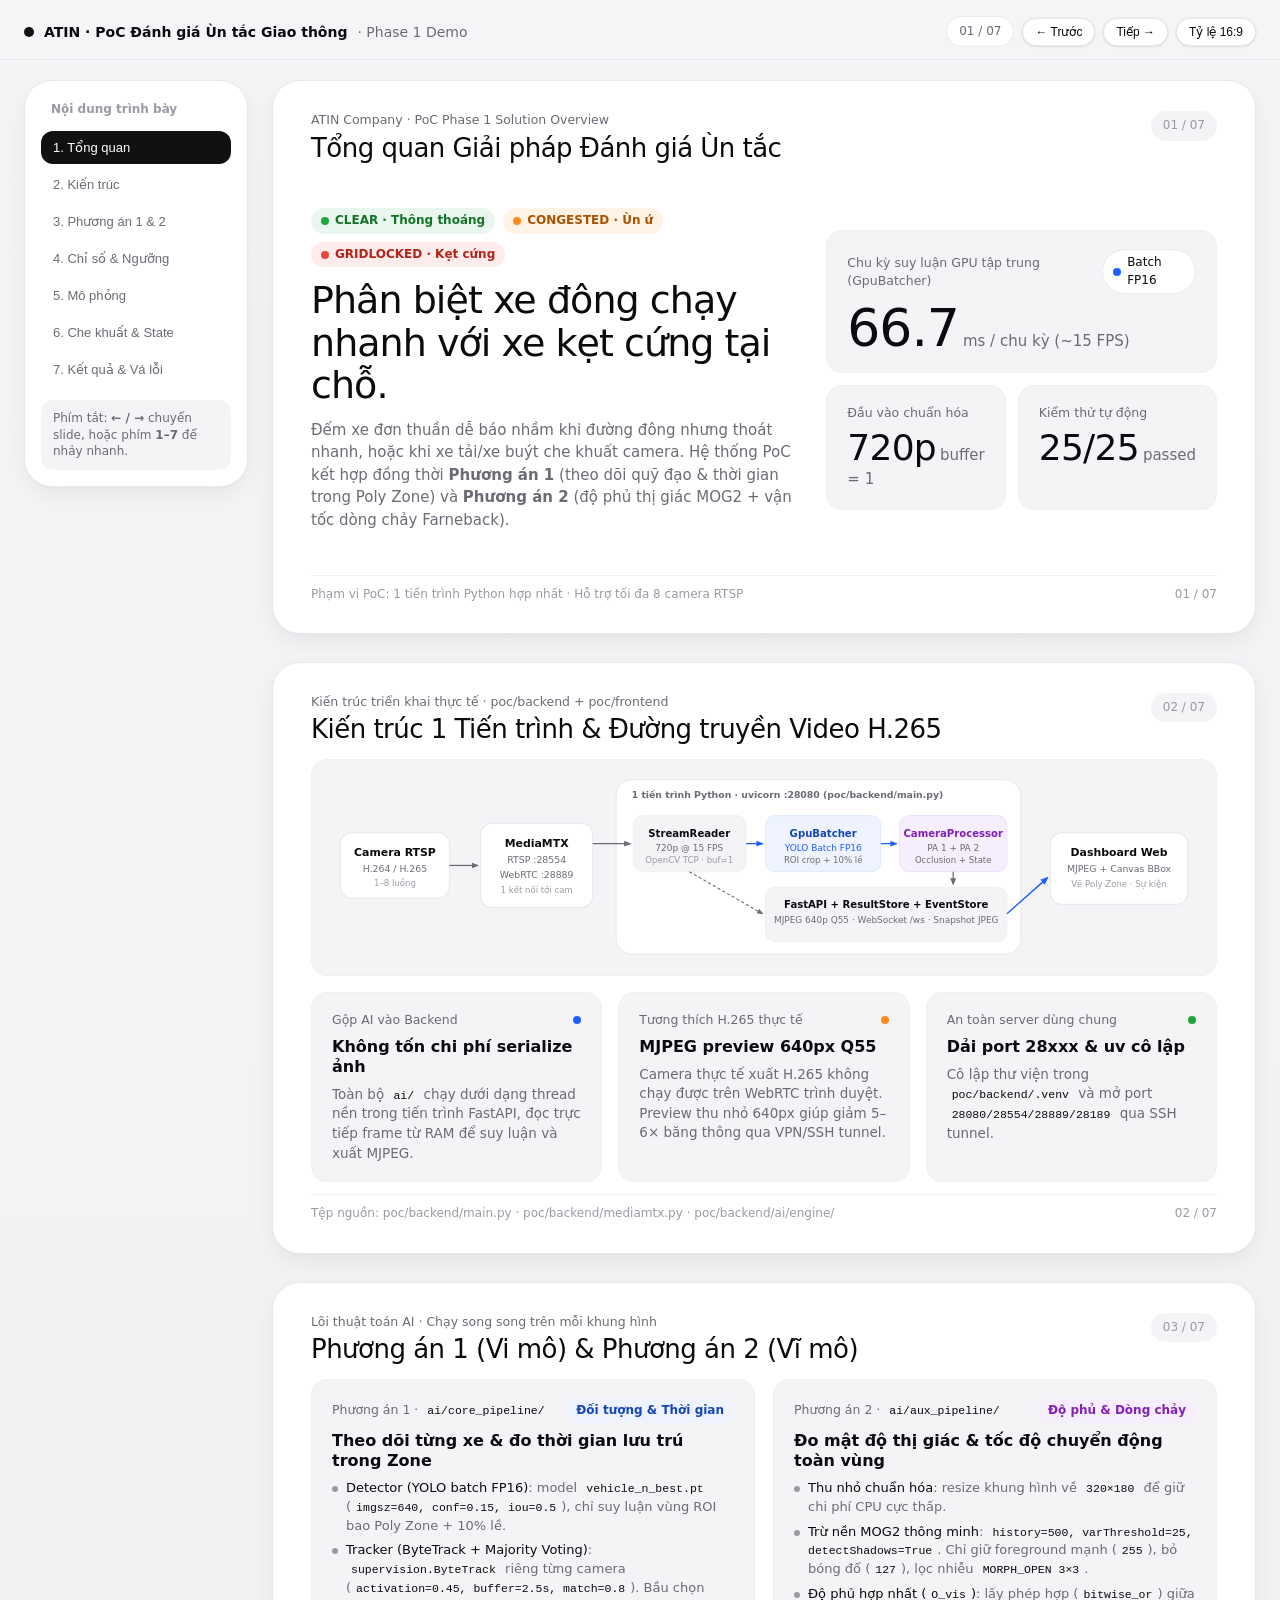
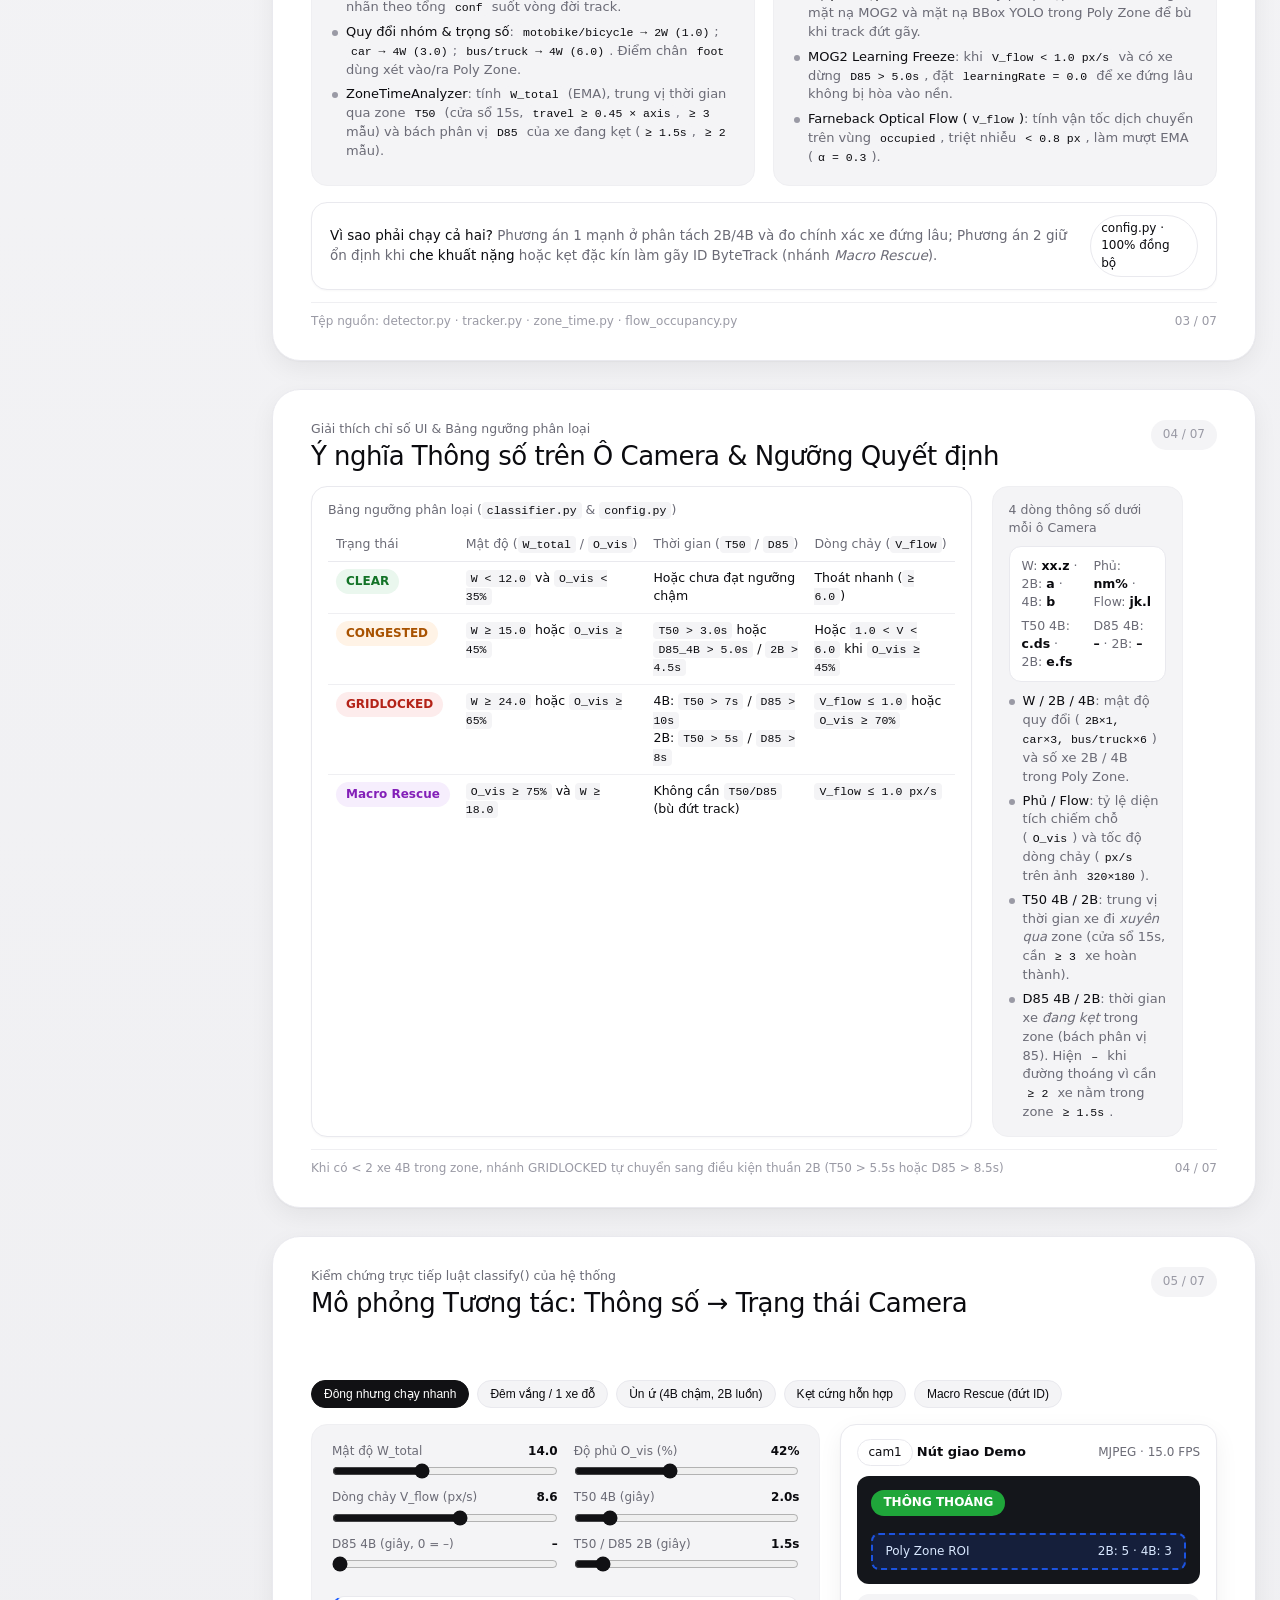
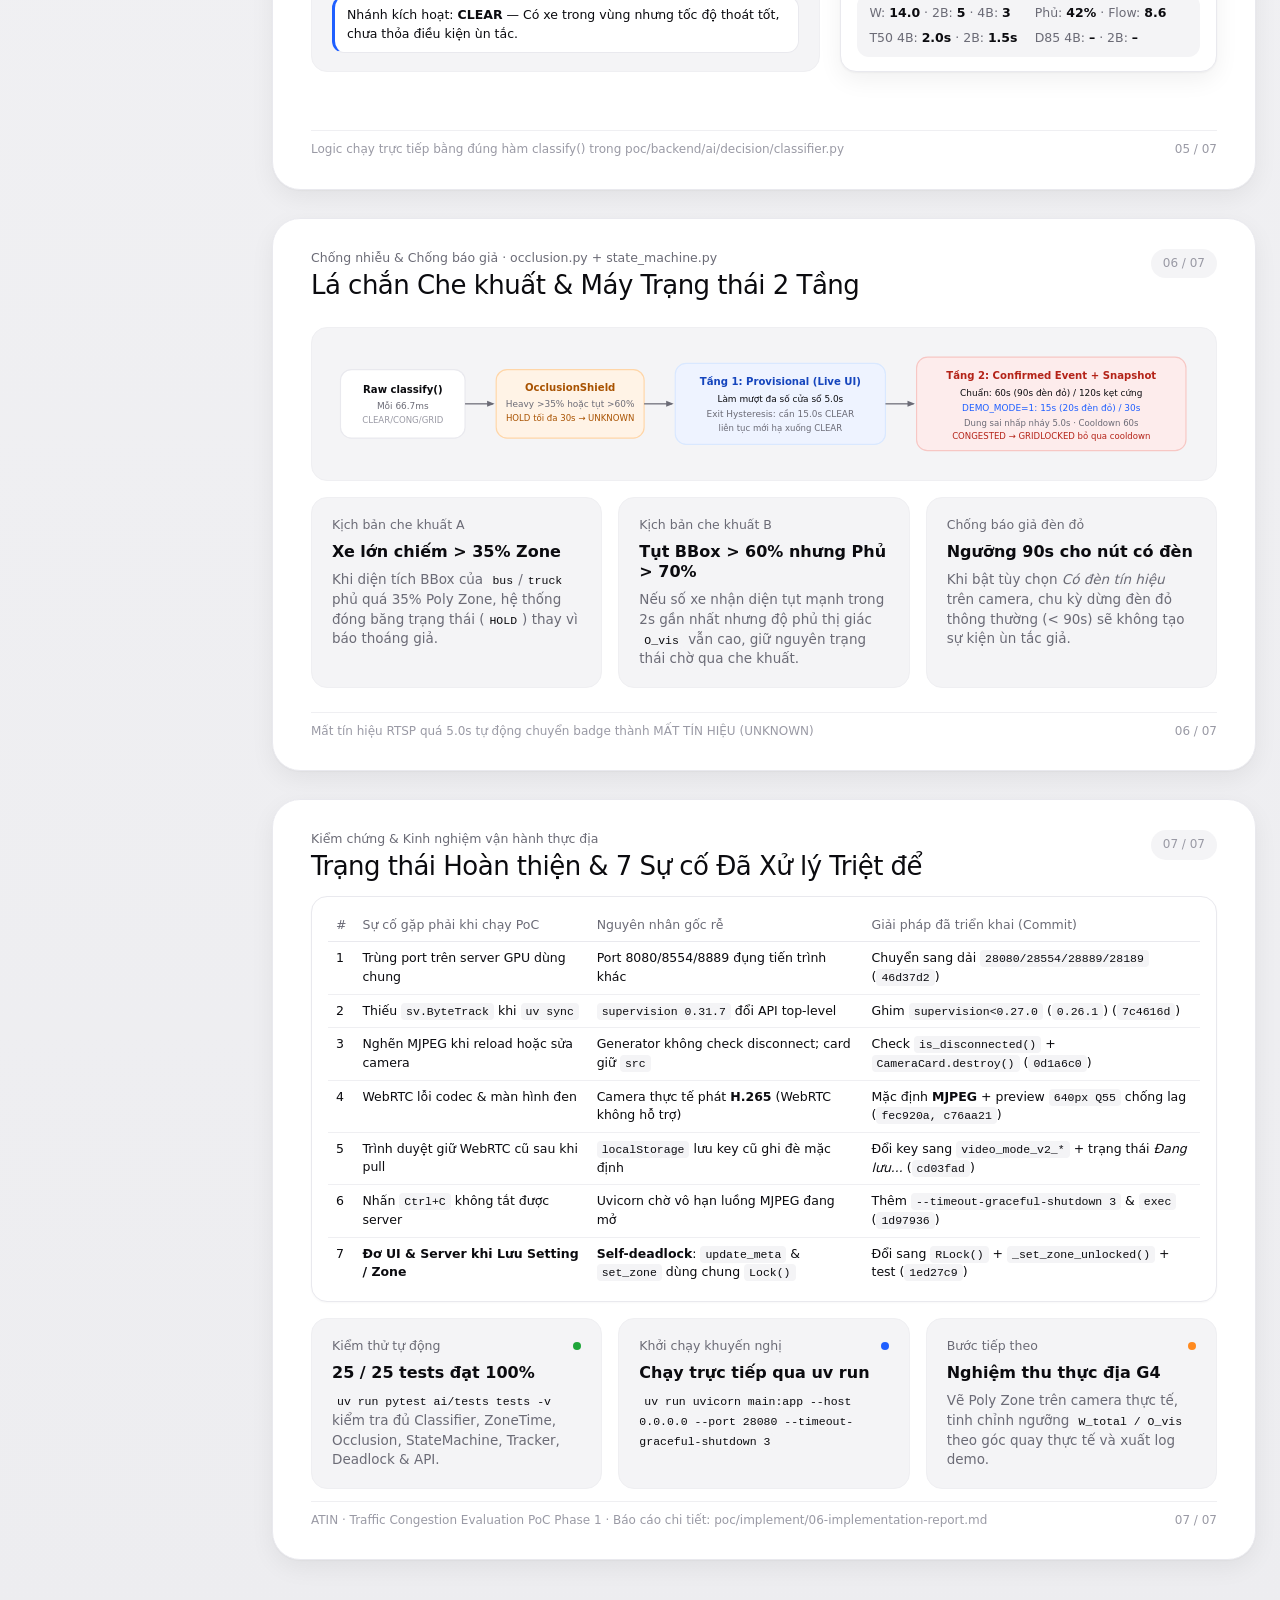
==== commit 0c8a3669: "refactor(show): split CSS/JS and fix header + sidebar layout" ====
--- a/poc/implement/show/index.html
+++ b/poc/implement/show/index.html
@@ -4,632 +4,7 @@
   <meta charset="UTF-8" />
   <meta name="viewport" content="width=device-width, initial-scale=1.0" />
   <title>PoC Phase 1 — Hệ thống Đánh giá Mức độ Ùn tắc Giao thông</title>
-  <style>
-    :root {
-      /* Soft Clean Cards — Neutral (~95%) */
-      --bg-page: #F5F5F7;
-      --bg-page-end: #EDEDF0;
-      --bg-card: #FFFFFF;
-      --bg-subtle: #F4F4F6;
-      --bg-subtle-hover: #ECECEF;
-      --border-hairline: #EFEFF2;
-      --border-card: #E9E9EE;
-      --text-primary: #0B0B0F;
-      --text-secondary: #6B6B76;
-      --text-tertiary: #9A9AA5;
-      --ink: #111114;
-
-      /* Data Palette — Strictly for data & states */
-      --data-blue: #1F5FFF;
-      --data-purple: #B13BF0;
-      --data-orange: #FF8A1F;
-      --data-green: #1FA63A;
-      --data-red: #E5483D;
-
-      /* Pastel tints */
-      --tint-blue: #EEF3FF;
-      --tint-purple: #F6EEFD;
-      --tint-orange: #FFF3E6;
-      --tint-green: #EAF7EE;
-      --tint-red: #FDECEC;
-
-      /* Radii & Shadows */
-      --radius-xs: 4px;
-      --radius-sm: 8px;
-      --radius-md: 12px;
-      --radius-lg: 16px;
-      --radius-xl: 28px;
-      --radius-full: 999px;
-
-      --shadow-card: 0 1px 2px rgba(16, 16, 24, 0.04), 0 8px 24px rgba(16, 16, 24, 0.06);
-      --shadow-control: 0 1px 2px rgba(16, 16, 24, 0.08), 0 0 0 1px rgba(16, 16, 24, 0.04);
-      --shadow-primary: 0 6px 16px rgba(16, 16, 24, 0.22);
-    }
-
-    * { box-sizing: border-box; margin: 0; padding: 0; }
-
-    html {
-      scroll-behavior: smooth;
-      scroll-snap-type: y proximity;
-    }
-
-    body {
-      font-family: "Inter", "Geist", -apple-system, BlinkMacSystemFont, "Segoe UI", system-ui, sans-serif;
-      font-feature-settings: "tnum" 1, "cv11" 1;
-      font-variant-numeric: tabular-nums;
-      color: var(--text-primary);
-      background: linear-gradient(180deg, var(--bg-page) 0%, var(--bg-page-end) 100%);
-      min-height: 100vh;
-      line-height: 1.45;
-      overflow-x: hidden;
-    }
-
-    /* Sticky Top Presentation Bar */
-    .deck-bar {
-      position: sticky;
-      top: 0;
-      z-index: 50;
-      backdrop-filter: blur(14px);
-      -webkit-backdrop-filter: blur(14px);
-      background: rgba(245, 245, 247, 0.86);
-      border-bottom: 1px solid var(--border-card);
-    }
-
-    .deck-bar-inner {
-      max-width: 1280px;
-      margin: 0 auto;
-      padding: 10px 24px;
-      display: flex;
-      align-items: center;
-      justify-content: space-between;
-      gap: 16px;
-    }
-
-    .brand {
-      display: flex;
-      align-items: center;
-      gap: 10px;
-      font-size: 13px;
-      font-weight: 500;
-      color: var(--text-primary);
-      white-space: nowrap;
-    }
-
-    .brand-dot {
-      width: 10px;
-      height: 10px;
-      border-radius: var(--radius-full);
-      background: var(--ink);
-    }
-
-    .slide-pills {
-      display: flex;
-      align-items: center;
-      gap: 6px;
-      background: var(--bg-card);
-      padding: 4px;
-      border-radius: var(--radius-full);
-      border: 1px solid var(--border-card);
-      box-shadow: var(--shadow-control);
-      overflow-x: auto;
-      max-width: 100%;
-    }
-
-    .slide-pill {
-      border: none;
-      background: transparent;
-      color: var(--text-secondary);
-      font-size: 12px;
-      font-weight: 500;
-      padding: 6px 12px;
-      border-radius: var(--radius-full);
-      cursor: pointer;
-      white-space: nowrap;
-      transition: background 0.15s ease, color 0.15s ease;
-    }
-
-    .slide-pill:hover {
-      background: var(--bg-subtle);
-      color: var(--text-primary);
-    }
-
-    .slide-pill.active {
-      background: var(--ink);
-      color: #FFFFFF;
-    }
-
-    .deck-controls {
-      display: flex;
-      align-items: center;
-      gap: 8px;
-      white-space: nowrap;
-    }
-
-    .btn-ctrl {
-      border: 1px solid var(--border-card);
-      background: var(--bg-card);
-      color: var(--text-primary);
-      font-size: 12px;
-      font-weight: 500;
-      padding: 6px 12px;
-      border-radius: var(--radius-full);
-      cursor: pointer;
-      box-shadow: var(--shadow-control);
-      transition: background 0.15s ease;
-    }
-
-    .btn-ctrl:hover { background: var(--bg-subtle); }
-    .btn-ctrl:focus-visible,
-    .slide-pill:focus-visible,
-    .preset-btn:focus-visible {
-      outline: 2px solid var(--data-blue);
-      outline-offset: 2px;
-    }
-
-    /* Slide Stage Container (16:9 Widescreen Deck) */
-    .deck {
-      max-width: 1328px;
-      margin: 0 auto;
-      padding: 24px 24px 72px;
-      display: flex;
-      flex-direction: column;
-      gap: 32px;
-    }
-
-    .slide {
-      scroll-snap-align: start;
-      scroll-margin-top: 68px;
-      width: 100%;
-      aspect-ratio: 16 / 9;
-      background: var(--bg-card);
-      border: 1px solid var(--border-card);
-      border-radius: var(--radius-xl);
-      box-shadow: var(--shadow-card);
-      padding: 36px 44px;
-      display: flex;
-      flex-direction: column;
-      justify-content: space-between;
-      position: relative;
-      overflow: hidden;
-    }
-
-    .slide-head {
-      display: flex;
-      align-items: flex-start;
-      justify-content: space-between;
-      gap: 20px;
-      margin-bottom: 18px;
-    }
-
-    .slide-kicker {
-      font-size: 13px;
-      font-weight: 500;
-      color: var(--text-secondary);
-      margin-bottom: 4px;
-    }
-
-    .slide-title {
-      font-size: 28px;
-      font-weight: 500;
-      letter-spacing: -0.02em;
-      line-height: 1.15;
-      color: var(--text-primary);
-    }
-
-    .slide-num {
-      font-size: 13px;
-      font-weight: 500;
-      color: var(--text-tertiary);
-      background: var(--bg-subtle);
-      padding: 6px 12px;
-      border-radius: var(--radius-full);
-      flex-shrink: 0;
-    }
-
-    .slide-body {
-      flex: 1;
-      display: flex;
-      flex-direction: column;
-      justify-content: center;
-      gap: 20px;
-      min-height: 0;
-    }
-
-    .slide-foot {
-      margin-top: 16px;
-      padding-top: 12px;
-      border-top: 1px solid var(--border-hairline);
-      display: flex;
-      align-items: center;
-      justify-content: space-between;
-      font-size: 12px;
-      color: var(--text-tertiary);
-    }
-
-    /* Soft Clean Inner Cards */
-    .grid-2 { display: grid; grid-template-columns: repeat(2, minmax(0, 1fr)); gap: 20px; }
-    .grid-3 { display: grid; grid-template-columns: repeat(3, minmax(0, 1fr)); gap: 20px; }
-    .grid-4 { display: grid; grid-template-columns: repeat(4, minmax(0, 1fr)); gap: 16px; }
-    .grid-asymmetric { display: grid; grid-template-columns: 1.15fr 0.85fr; gap: 22px; }
-
-    .card-soft {
-      background: var(--bg-subtle);
-      border: 1px solid var(--border-hairline);
-      border-radius: var(--radius-lg);
-      padding: 20px 22px;
-      display: flex;
-      flex-direction: column;
-      gap: 10px;
-    }
-
-    .card-white {
-      background: var(--bg-card);
-      border: 1px solid var(--border-card);
-      border-radius: var(--radius-lg);
-      padding: 20px 22px;
-      box-shadow: 0 1px 2px rgba(16, 16, 24, 0.03);
-      display: flex;
-      flex-direction: column;
-      gap: 10px;
-    }
-
-    .card-label {
-      font-size: 13px;
-      font-weight: 500;
-      color: var(--text-secondary);
-      display: flex;
-      align-items: center;
-      justify-content: space-between;
-      gap: 8px;
-    }
-
-    .hero-num {
-      font-size: 56px;
-      font-weight: 400;
-      letter-spacing: -0.02em;
-      line-height: 1;
-      color: var(--text-primary);
-    }
-
-    .hero-unit {
-      font-size: 16px;
-      font-weight: 400;
-      color: var(--text-secondary);
-      margin-left: 4px;
-    }
-
-    .title-md {
-      font-size: 17px;
-      font-weight: 600;
-      line-height: 1.25;
-      color: var(--text-primary);
-    }
-
-    .body-txt {
-      font-size: 14px;
-      color: var(--text-secondary);
-      line-height: 1.45;
-    }
-
-    .body-txt strong { color: var(--text-primary); font-weight: 500; }
-
-    /* Chips & Status Pills */
-    .chip {
-      display: inline-flex;
-      align-items: center;
-      gap: 6px;
-      font-size: 12px;
-      font-weight: 500;
-      padding: 4px 10px;
-      border-radius: var(--radius-full);
-      background: var(--bg-card);
-      border: 1px solid var(--border-card);
-      color: var(--text-primary);
-    }
-
-    .dot { width: 8px; height: 8px; border-radius: var(--radius-full); display: inline-block; flex-shrink: 0; }
-    .dot-blue { background: var(--data-blue); }
-    .dot-purple { background: var(--data-purple); }
-    .dot-orange { background: var(--data-orange); }
-    .dot-green { background: var(--data-green); }
-    .dot-red { background: var(--data-red); }
-
-    .state-pill {
-      display: inline-flex;
-      align-items: center;
-      gap: 6px;
-      padding: 4px 10px;
-      border-radius: var(--radius-full);
-      font-size: 12px;
-      font-weight: 600;
-    }
-    .st-clear { background: var(--tint-green); color: #137327; }
-    .st-congested { background: var(--tint-orange); color: #A85200; }
-    .st-gridlocked { background: var(--tint-red); color: #B42318; }
-    .st-blue { background: var(--tint-blue); color: #1545BD; }
-    .st-purple { background: var(--tint-purple); color: #831FB8; }
-
-    /* Slide 1 Cover Hero */
-    .cover-hero {
-      display: grid;
-      grid-template-columns: 1.25fr 0.95fr;
-      gap: 28px;
-      align-items: center;
-    }
-
-    .cover-title {
-      font-size: 42px;
-      font-weight: 500;
-      letter-spacing: -0.025em;
-      line-height: 1.1;
-      color: var(--text-primary);
-      margin: 10px 0 14px;
-    }
-
-    .cover-sub {
-      font-size: 16px;
-      color: var(--text-secondary);
-      line-height: 1.5;
-      max-width: 560px;
-    }
-
-    .kpi-stack {
-      display: grid;
-      grid-template-columns: 1fr 1fr;
-      gap: 14px;
-    }
-
-    .kpi-stack .card-soft:first-child {
-      grid-column: 1 / -1;
-    }
-
-    /* Tables */
-    table.clean-table {
-      width: 100%;
-      border-collapse: collapse;
-      font-size: 13px;
-    }
-
-    table.clean-table th {
-      text-align: left;
-      font-weight: 500;
-      color: var(--text-secondary);
-      padding: 8px 10px;
-      border-bottom: 1px solid var(--border-card);
-      white-space: nowrap;
-    }
-
-    table.clean-table td {
-      padding: 8px 10px;
-      border-bottom: 1px solid var(--border-hairline);
-      color: var(--text-primary);
-      vertical-align: top;
-    }
-
-    table.clean-table tr:last-child td { border-bottom: none; }
-
-    code.mono {
-      font-family: ui-monospace, SFMono-Regular, Menlo, Consolas, monospace;
-      font-size: 12px;
-      background: var(--bg-subtle);
-      padding: 2px 6px;
-      border-radius: var(--radius-xs);
-      color: var(--text-primary);
-    }
-
-    /* SVG Container */
-    .diagram-box {
-      background: var(--bg-subtle);
-      border: 1px solid var(--border-hairline);
-      border-radius: var(--radius-lg);
-      padding: 14px 18px;
-      width: 100%;
-    }
-
-    .diagram-box svg {
-      width: 100%;
-      height: auto;
-      display: block;
-    }
-
-    /* Mock Camera Card (exact PoC metrics layout) */
-    .cam-mock {
-      background: var(--bg-card);
-      border: 1px solid var(--border-card);
-      border-radius: var(--radius-lg);
-      padding: 16px;
-      box-shadow: var(--shadow-card);
-      display: flex;
-      flex-direction: column;
-      gap: 12px;
-    }
-
-    .cam-mock-head {
-      display: flex;
-      align-items: center;
-      justify-content: space-between;
-      font-size: 13px;
-    }
-
-    .cam-mock-screen {
-      background: #14161B;
-      border-radius: var(--radius-md);
-      padding: 16px;
-      min-height: 120px;
-      position: relative;
-      display: flex;
-      flex-direction: column;
-      justify-content: space-between;
-      color: #F5F5F7;
-      overflow: hidden;
-    }
-
-    .cam-mock-zone {
-      border: 2px dashed rgba(31, 95, 255, 0.85);
-      background: rgba(31, 95, 255, 0.14);
-      border-radius: 8px;
-      padding: 10px 12px;
-      font-size: 12px;
-      color: #D9E8FF;
-      display: flex;
-      justify-content: space-between;
-      align-items: center;
-    }
-
-    .cam-mock-badge {
-      align-self: flex-start;
-      padding: 4px 12px;
-      border-radius: var(--radius-full);
-      font-size: 12px;
-      font-weight: 600;
-      color: #FFFFFF;
-      background: var(--data-green);
-      transition: background 0.2s ease;
-    }
-
-    .cam-metrics-grid {
-      display: grid;
-      grid-template-columns: 1fr 1fr;
-      gap: 8px 14px;
-      background: var(--bg-subtle);
-      padding: 12px 14px;
-      border-radius: var(--radius-md);
-      font-size: 13px;
-      color: var(--text-secondary);
-    }
-
-    .cam-metrics-grid strong {
-      color: var(--text-primary);
-      font-weight: 600;
-    }
-
-    /* Interactive Simulator Controls */
-    .preset-row {
-      display: flex;
-      flex-wrap: wrap;
-      gap: 8px;
-    }
-
-    .preset-btn {
-      border: 1px solid var(--border-card);
-      background: var(--bg-subtle);
-      color: var(--text-primary);
-      font-size: 12px;
-      font-weight: 500;
-      padding: 7px 12px;
-      border-radius: var(--radius-full);
-      cursor: pointer;
-      transition: background 0.15s ease, border-color 0.15s ease;
-    }
-
-    .preset-btn:hover { background: var(--bg-subtle-hover); }
-    .preset-btn.active {
-      background: var(--ink);
-      color: #FFFFFF;
-      border-color: var(--ink);
-    }
-
-    .slider-grid {
-      display: grid;
-      grid-template-columns: repeat(2, minmax(0, 1fr));
-      gap: 12px 18px;
-    }
-
-    .slider-item {
-      display: flex;
-      flex-direction: column;
-      gap: 4px;
-    }
-
-    .slider-top {
-      display: flex;
-      justify-content: space-between;
-      font-size: 12px;
-      color: var(--text-secondary);
-    }
-
-    .slider-top strong { color: var(--text-primary); }
-
-    input[type="range"] {
-      width: 100%;
-      accent-color: var(--ink);
-      cursor: pointer;
-    }
-
-    .rule-trace {
-      background: var(--bg-subtle);
-      border-radius: var(--radius-md);
-      padding: 10px 14px;
-      font-size: 13px;
-      color: var(--text-primary);
-      border-left: 3px solid var(--data-blue);
-    }
-
-    /* List styling */
-    ul.clean-list {
-      list-style: none;
-      display: flex;
-      flex-direction: column;
-      gap: 8px;
-    }
-
-    ul.clean-list li {
-      font-size: 13.5px;
-      color: var(--text-secondary);
-      padding-left: 16px;
-      position: relative;
-    }
-
-    ul.clean-list li::before {
-      content: "";
-      width: 6px;
-      height: 6px;
-      border-radius: var(--radius-full);
-      background: var(--text-tertiary);
-      position: absolute;
-      left: 0;
-      top: 7px;
-    }
-
-    ul.clean-list li strong { color: var(--text-primary); font-weight: 500; }
-
-    /* Document Scroll Mode (optional toggle) */
-    body.doc-mode .slide {
-      aspect-ratio: auto;
-      min-height: 540px;
-    }
-
-    /* Responsive fallback for smaller screens */
-    @media (max-width: 1024px) {
-      .slide {
-        aspect-ratio: auto;
-        padding: 24px 20px;
-        border-radius: 20px;
-      }
-      .cover-hero, .grid-2, .grid-3, .grid-4, .grid-asymmetric, .slider-grid {
-        grid-template-columns: 1fr;
-      }
-      .cover-title { font-size: 30px; }
-      .slide-title { font-size: 22px; }
-      .hero-num { font-size: 40px; }
-      .deck-controls { display: none; }
-    }
-
-    @media (prefers-reduced-motion: reduce) {
-      html { scroll-behavior: auto; }
-      * { transition: none !important; }
-    }
-
-    @media print {
-      .deck-bar { display: none; }
-      .deck { padding: 0; gap: 16px; }
-      .slide {
-        break-inside: avoid;
-        box-shadow: none;
-        aspect-ratio: 16 / 9;
-      }
-    }
-  </style>
+  <link rel="stylesheet" href="./styles.css" />
 </head>
 <body>
   <header class="deck-bar">
@@ -637,7 +12,20 @@
       <div class="brand">
         <span class="brand-dot"></span>
         <span>ATIN · PoC Đánh giá Ùn tắc Giao thông</span>
+        <span class="brand-sub">· Phase 1 Demo</span>
       </div>
+      <div class="deck-controls">
+        <span id="progress-pill" class="progress-pill">01 / 07</span>
+        <button type="button" class="btn-ctrl" id="btn-prev" title="Slide trước (←)">← Trước</button>
+        <button type="button" class="btn-ctrl" id="btn-next" title="Slide tiếp (→)">Tiếp →</button>
+        <button type="button" class="btn-ctrl" id="btn-mode">Tỷ lệ 16:9</button>
+      </div>
+    </div>
+  </header>
+
+  <div class="deck-shell">
+    <aside class="deck-sidebar" aria-label="Danh sách slide">
+      <div class="sidebar-title">Nội dung trình bày</div>
       <nav class="slide-pills" aria-label="Điều hướng slide">
         <button type="button" class="slide-pill active" data-target="slide-1">1. Tổng quan</button>
         <button type="button" class="slide-pill" data-target="slide-2">2. Kiến trúc</button>
@@ -647,719 +35,540 @@
         <button type="button" class="slide-pill" data-target="slide-6">6. Che khuất &amp; State</button>
         <button type="button" class="slide-pill" data-target="slide-7">7. Kết quả &amp; Vá lỗi</button>
       </nav>
-      <div class="deck-controls">
-        <button type="button" class="btn-ctrl" id="btn-prev" title="Slide trước (←)">←</button>
-        <button type="button" class="btn-ctrl" id="btn-next" title="Slide tiếp (→)">→</button>
-        <button type="button" class="btn-ctrl" id="btn-mode">Tỷ lệ 16:9</button>
+      <div class="sidebar-hint">
+        Phím tắt: <strong>← / →</strong> chuyển slide, hoặc phím <strong>1–7</strong> để nhảy nhanh.
       </div>
-    </div>
-  </header>
-
-  <main class="deck">
-    <!-- SLIDE 1: COVER & VALUE PROPOSITION -->
-    <section id="slide-1" class="slide" aria-labelledby="s1-title">
-      <div class="slide-head">
-        <div>
-          <div class="slide-kicker">ATIN Company · PoC Phase 1 Solution Overview</div>
-          <h1 id="s1-title" class="slide-title">Tổng quan Giải pháp Đánh giá Ùn tắc</h1>
-        </div>
-        <span class="slide-num">01 / 07</span>
-      </div>
-
-      <div class="slide-body">
-        <div class="cover-hero">
-          <div>
-            <div class="preset-row" style="margin-bottom: 12px;">
-              <span class="state-pill st-clear"><span class="dot dot-green"></span>CLEAR · Thông thoáng</span>
-              <span class="state-pill st-congested"><span class="dot dot-orange"></span>CONGESTED · Ùn ứ</span>
-              <span class="state-pill st-gridlocked"><span class="dot dot-red"></span>GRIDLOCKED · Kẹt cứng</span>
-            </div>
-            <h2 class="cover-title">Phân biệt xe đông chạy nhanh với xe kẹt cứng tại chỗ.</h2>
-            <p class="cover-sub">
-              Đếm xe đơn thuần dễ báo nhầm khi đường đông nhưng thoát nhanh, hoặc khi xe tải/xe buýt che khuất camera.
-              Hệ thống PoC kết hợp đồng thời <strong>Phương án 1</strong> (theo dõi quỹ đạo &amp; thời gian trong Poly Zone)
-              và <strong>Phương án 2</strong> (độ phủ thị giác MOG2 + vận tốc dòng chảy Farneback).
-            </p>
-          </div>
-
-          <div class="kpi-stack">
+    </aside>
+
+    <main class="deck">
+      <!-- SLIDE 1: COVER & VALUE PROPOSITION -->
+      <section id="slide-1" class="slide" aria-labelledby="s1-title">
+        <div class="slide-head">
+          <div>
+            <div class="slide-kicker">ATIN Company · PoC Phase 1 Solution Overview</div>
+            <h1 id="s1-title" class="slide-title">Tổng quan Giải pháp Đánh giá Ùn tắc</h1>
+          </div>
+          <span class="slide-num">01 / 07</span>
+        </div>
+
+        <div class="slide-body">
+          <div class="cover-hero">
+            <div>
+              <div class="preset-row" style="margin-bottom: 12px;">
+                <span class="state-pill st-clear"><span class="dot dot-green"></span>CLEAR · Thông thoáng</span>
+                <span class="state-pill st-congested"><span class="dot dot-orange"></span>CONGESTED · Ùn ứ</span>
+                <span class="state-pill st-gridlocked"><span class="dot dot-red"></span>GRIDLOCKED · Kẹt cứng</span>
+              </div>
+              <h2 class="cover-title">Phân biệt xe đông chạy nhanh với xe kẹt cứng tại chỗ.</h2>
+              <p class="cover-sub">
+                Đếm xe đơn thuần dễ báo nhầm khi đường đông nhưng thoát nhanh, hoặc khi xe tải/xe buýt che khuất camera.
+                Hệ thống PoC kết hợp đồng thời <strong>Phương án 1</strong> (theo dõi quỹ đạo &amp; thời gian trong Poly Zone)
+                và <strong>Phương án 2</strong> (độ phủ thị giác MOG2 + vận tốc dòng chảy Farneback).
+              </p>
+            </div>
+
+            <div class="kpi-stack">
+              <div class="card-soft">
+                <div class="card-label">
+                  <span>Chu kỳ suy luận GPU tập trung (GpuBatcher)</span>
+                  <span class="chip"><span class="dot dot-blue"></span>Batch FP16</span>
+                </div>
+                <div>
+                  <span class="hero-num">66.7</span><span class="hero-unit">ms / chu kỳ (~15 FPS)</span>
+                </div>
+              </div>
+              <div class="card-soft">
+                <div class="card-label"><span>Đầu vào chuẩn hóa</span></div>
+                <div><span class="hero-num" style="font-size:36px;">720p</span><span class="hero-unit">buffer = 1</span></div>
+              </div>
+              <div class="card-soft">
+                <div class="card-label"><span>Kiểm thử tự động</span></div>
+                <div><span class="hero-num" style="font-size:36px;">25/25</span><span class="hero-unit">passed</span></div>
+              </div>
+            </div>
+          </div>
+        </div>
+
+        <div class="slide-foot">
+          <span>Phạm vi PoC: 1 tiến trình Python hợp nhất · Hỗ trợ tối đa 8 camera RTSP</span>
+          <span>01 / 07</span>
+        </div>
+      </section>
+
+      <!-- SLIDE 2: SYSTEM ARCHITECTURE -->
+      <section id="slide-2" class="slide" aria-labelledby="s2-title">
+        <div class="slide-head">
+          <div>
+            <div class="slide-kicker">Kiến trúc triển khai thực tế · poc/backend + poc/frontend</div>
+            <h2 id="s2-title" class="slide-title">Kiến trúc 1 Tiến trình &amp; Đường truyền Video H.265</h2>
+          </div>
+          <span class="slide-num">02 / 07</span>
+        </div>
+
+        <div class="slide-body">
+          <div class="diagram-box">
+            <svg viewBox="0 0 1120 245" role="img" aria-label="Sơ đồ luồng dữ liệu từ Camera RTSP qua MediaMTX, AI Engine và FastAPI tới Trình duyệt">
+              <defs>
+                <marker id="arrow" viewBox="0 0 10 10" refX="8" refY="5" markerWidth="6" markerHeight="6" orient="auto-start-reverse">
+                  <path d="M 0 1 L 10 5 L 0 9 z" fill="#6B6B76"></path>
+                </marker>
+                <marker id="arrow-blue" viewBox="0 0 10 10" refX="8" refY="5" markerWidth="6" markerHeight="6" orient="auto-start-reverse">
+                  <path d="M 0 1 L 10 5 L 0 9 z" fill="#1F5FFF"></path>
+                </marker>
+              </defs>
+
+              <rect x="370" y="10" width="520" height="224" rx="20" fill="#FFFFFF" stroke="#E9E9EE" stroke-width="1.5"></rect>
+              <text x="390" y="34" font-size="12" font-weight="600" fill="#6B6B76">1 tiến trình Python · uvicorn :28080 (poc/backend/main.py)</text>
+
+              <rect x="16" y="78" width="140" height="84" rx="14" fill="#FFFFFF" stroke="#E9E9EE" stroke-width="1.5"></rect>
+              <text x="86" y="108" text-anchor="middle" font-size="14" font-weight="600" fill="#0B0B0F">Camera RTSP</text>
+              <text x="86" y="129" text-anchor="middle" font-size="12" fill="#6B6B76">H.264 / H.265</text>
+              <text x="86" y="146" text-anchor="middle" font-size="11" fill="#9A9AA5">1–8 luồng</text>
+
+              <rect x="196" y="66" width="144" height="108" rx="14" fill="#FFFFFF" stroke="#E9E9EE" stroke-width="1.5"></rect>
+              <text x="268" y="96" text-anchor="middle" font-size="14" font-weight="600" fill="#0B0B0F">MediaMTX</text>
+              <text x="268" y="117" text-anchor="middle" font-size="12" fill="#6B6B76">RTSP :28554</text>
+              <text x="268" y="136" text-anchor="middle" font-size="12" fill="#6B6B76">WebRTC :28889</text>
+              <text x="268" y="156" text-anchor="middle" font-size="11" fill="#9A9AA5">1 kết nối tới cam</text>
+
+              <rect x="392" y="56" width="145" height="72" rx="12" fill="#F4F4F6" stroke="#EFEFF2"></rect>
+              <text x="464" y="84" text-anchor="middle" font-size="13" font-weight="600" fill="#0B0B0F">StreamReader</text>
+              <text x="464" y="102" text-anchor="middle" font-size="11.5" fill="#6B6B76">720p @ 15 FPS</text>
+              <text x="464" y="117" text-anchor="middle" font-size="11" fill="#9A9AA5">OpenCV TCP · buf=1</text>
+
+              <rect x="562" y="56" width="148" height="72" rx="12" fill="#EEF3FF" stroke="#D9E8FF"></rect>
+              <text x="636" y="84" text-anchor="middle" font-size="13" font-weight="600" fill="#1545BD">GpuBatcher</text>
+              <text x="636" y="102" text-anchor="middle" font-size="11.5" fill="#1F5FFF">YOLO Batch FP16</text>
+              <text x="636" y="117" text-anchor="middle" font-size="11" fill="#6B6B76">ROI crop + 10% lề</text>
+
+              <rect x="734" y="56" width="138" height="72" rx="12" fill="#F6EEFD" stroke="#E6DDFB"></rect>
+              <text x="803" y="84" text-anchor="middle" font-size="13" font-weight="600" fill="#831FB8">CameraProcessor</text>
+              <text x="803" y="102" text-anchor="middle" font-size="11.5" fill="#6B6B76">PA 1 + PA 2</text>
+              <text x="803" y="117" text-anchor="middle" font-size="11" fill="#6B6B76">Occlusion + State</text>
+
+              <rect x="562" y="148" width="310" height="70" rx="12" fill="#F4F4F6" stroke="#EFEFF2"></rect>
+              <text x="717" y="175" text-anchor="middle" font-size="13" font-weight="600" fill="#0B0B0F">FastAPI + ResultStore + EventStore</text>
+              <text x="717" y="194" text-anchor="middle" font-size="11.5" fill="#6B6B76">MJPEG 640p Q55 · WebSocket /ws · Snapshot JPEG</text>
+
+              <rect x="928" y="78" width="176" height="92" rx="14" fill="#FFFFFF" stroke="#E9E9EE" stroke-width="1.5"></rect>
+              <text x="1016" y="108" text-anchor="middle" font-size="14" font-weight="600" fill="#0B0B0F">Dashboard Web</text>
+              <text x="1016" y="129" text-anchor="middle" font-size="12" fill="#6B6B76">MJPEG + Canvas BBox</text>
+              <text x="1016" y="148" text-anchor="middle" font-size="11" fill="#9A9AA5">Vẽ Poly Zone · Sự kiện</text>
+
+              <line x1="156" y1="120" x2="192" y2="120" stroke="#6B6B76" stroke-width="1.6" marker-end="url(#arrow)"></line>
+              <line x1="340" y1="92" x2="388" y2="92" stroke="#6B6B76" stroke-width="1.6" marker-end="url(#arrow)"></line>
+              <line x1="537" y1="92" x2="558" y2="92" stroke="#1F5FFF" stroke-width="1.6" marker-end="url(#arrow-blue)"></line>
+              <line x1="710" y1="92" x2="730" y2="92" stroke="#1F5FFF" stroke-width="1.6" marker-end="url(#arrow-blue)"></line>
+              <line x1="803" y1="128" x2="803" y2="144" stroke="#6B6B76" stroke-width="1.6" marker-end="url(#arrow)"></line>
+              <line x1="464" y1="128" x2="558" y2="182" stroke="#6B6B76" stroke-width="1.4" stroke-dasharray="4 3" marker-end="url(#arrow)"></line>
+              <line x1="872" y1="182" x2="924" y2="136" stroke="#1F5FFF" stroke-width="1.8" marker-end="url(#arrow-blue)"></line>
+            </svg>
+          </div>
+
+          <div class="grid-3">
+            <div class="card-soft">
+              <div class="card-label"><span>Gộp AI vào Backend</span><span class="dot dot-blue"></span></div>
+              <div class="title-md">Không tốn chi phí serialize ảnh</div>
+              <p class="body-txt">Toàn bộ <code class="mono">ai/</code> chạy dưới dạng thread nền trong tiến trình FastAPI, đọc trực tiếp frame từ RAM để suy luận và xuất MJPEG.</p>
+            </div>
+            <div class="card-soft">
+              <div class="card-label"><span>Tương thích H.265 thực tế</span><span class="dot dot-orange"></span></div>
+              <div class="title-md">MJPEG preview 640px Q55</div>
+              <p class="body-txt">Camera thực tế xuất H.265 không chạy được trên WebRTC trình duyệt. Preview thu nhỏ 640px giúp giảm 5–6× băng thông qua VPN/SSH tunnel.</p>
+            </div>
+            <div class="card-soft">
+              <div class="card-label"><span>An toàn server dùng chung</span><span class="dot dot-green"></span></div>
+              <div class="title-md">Dải port 28xxx &amp; uv cô lập</div>
+              <p class="body-txt">Cô lập thư viện trong <code class="mono">poc/backend/.venv</code> và mở port <code class="mono">28080/28554/28889/28189</code> qua SSH tunnel.</p>
+            </div>
+          </div>
+        </div>
+
+        <div class="slide-foot">
+          <span>Tệp nguồn: poc/backend/main.py · poc/backend/mediamtx.py · poc/backend/ai/engine/</span>
+          <span>02 / 07</span>
+        </div>
+      </section>
+
+      <!-- SLIDE 3: OPTION 1 & OPTION 2 -->
+      <section id="slide-3" class="slide" aria-labelledby="s3-title">
+        <div class="slide-head">
+          <div>
+            <div class="slide-kicker">Lõi thuật toán AI · Chạy song song trên mỗi khung hình</div>
+            <h2 id="s3-title" class="slide-title">Phương án 1 (Vi mô) &amp; Phương án 2 (Vĩ mô)</h2>
+          </div>
+          <span class="slide-num">03 / 07</span>
+        </div>
+
+        <div class="slide-body">
+          <div class="grid-2">
             <div class="card-soft">
               <div class="card-label">
-                <span>Chu kỳ suy luận GPU tập trung (GpuBatcher)</span>
-                <span class="chip"><span class="dot dot-blue"></span>Batch FP16</span>
-              </div>
-              <div>
-                <span class="hero-num">66.7</span><span class="hero-unit">ms / chu kỳ (~15 FPS)</span>
-              </div>
-            </div>
-            <div class="card-soft">
-              <div class="card-label"><span>Đầu vào chuẩn hóa</span></div>
-              <div><span class="hero-num" style="font-size:36px;">720p</span><span class="hero-unit">buffer = 1</span></div>
-            </div>
-            <div class="card-soft">
-              <div class="card-label"><span>Kiểm thử tự động</span></div>
-              <div><span class="hero-num" style="font-size:36px;">25/25</span><span class="hero-unit">passed</span></div>
-            </div>
-          </div>
-        </div>
-      </div>
-
-      <div class="slide-foot">
-        <span>Phạm vi PoC: 1 tiến trình Python hợp nhất · Hỗ trợ tối đa 8 camera RTSP</span>
-        <span>Điều hướng: phím ← / → hoặc cuộn trang</span>
-      </div>
-    </section>
-
-    <!-- SLIDE 2: SYSTEM ARCHITECTURE -->
-    <section id="slide-2" class="slide" aria-labelledby="s2-title">
-      <div class="slide-head">
-        <div>
-          <div class="slide-kicker">Kiến trúc triển khai thực tế · poc/backend + poc/frontend</div>
-          <h2 id="s2-title" class="slide-title">Kiến trúc 1 Tiến trình &amp; Đường truyền Video H.265</h2>
-        </div>
-        <span class="slide-num">02 / 07</span>
-      </div>
-
-      <div class="slide-body">
-        <div class="diagram-box">
-          <svg viewBox="0 0 1120 260" role="img" aria-label="Sơ đồ luồng dữ liệu từ Camera RTSP qua MediaMTX, AI Engine và FastAPI tới Trình duyệt">
-            <defs>
-              <marker id="arrow" viewBox="0 0 10 10" refX="8" refY="5" markerWidth="6" markerHeight="6" orient="auto-start-reverse">
-                <path d="M 0 1 L 10 5 L 0 9 z" fill="#6B6B76"></path>
-              </marker>
-              <marker id="arrow-blue" viewBox="0 0 10 10" refX="8" refY="5" markerWidth="6" markerHeight="6" orient="auto-start-reverse">
-                <path d="M 0 1 L 10 5 L 0 9 z" fill="#1F5FFF"></path>
-              </marker>
-            </defs>
-
-            <!-- Boundary: Python Process -->
-            <rect x="370" y="14" width="520" height="232" rx="20" fill="#FFFFFF" stroke="#E9E9EE" stroke-width="1.5"></rect>
-            <text x="390" y="38" font-size="12" font-weight="600" fill="#6B6B76">1 tiến trình Python · uvicorn :28080 (poc/backend/main.py)</text>
-
-            <!-- Camera -->
-            <rect x="16" y="84" width="140" height="84" rx="14" fill="#FFFFFF" stroke="#E9E9EE" stroke-width="1.5"></rect>
-            <text x="86" y="114" text-anchor="middle" font-size="14" font-weight="600" fill="#0B0B0F">Camera RTSP</text>
-            <text x="86" y="135" text-anchor="middle" font-size="12" fill="#6B6B76">H.264 / H.265</text>
-            <text x="86" y="152" text-anchor="middle" font-size="11" fill="#9A9AA5">1–8 luồng</text>
-
-            <!-- MediaMTX -->
-            <rect x="196" y="72" width="144" height="108" rx="14" fill="#FFFFFF" stroke="#E9E9EE" stroke-width="1.5"></rect>
-            <text x="268" y="102" text-anchor="middle" font-size="14" font-weight="600" fill="#0B0B0F">MediaMTX</text>
-            <text x="268" y="123" text-anchor="middle" font-size="12" fill="#6B6B76">RTSP :28554</text>
-            <text x="268" y="142" text-anchor="middle" font-size="12" fill="#6B6B76">WebRTC :28889</text>
-            <text x="268" y="162" text-anchor="middle" font-size="11" fill="#9A9AA5">1 kết nối tới cam</text>
-
-            <!-- StreamReader -->
-            <rect x="392" y="64" width="145" height="72" rx="12" fill="#F4F4F6" stroke="#EFEFF2"></rect>
-            <text x="464" y="92" text-anchor="middle" font-size="13" font-weight="600" fill="#0B0B0F">StreamReader</text>
-            <text x="464" y="110" text-anchor="middle" font-size="11.5" fill="#6B6B76">720p @ 15 FPS</text>
-            <text x="464" y="125" text-anchor="middle" font-size="11" fill="#9A9AA5">OpenCV TCP · buf=1</text>
-
-            <!-- GpuBatcher -->
-            <rect x="562" y="64" width="148" height="72" rx="12" fill="#EEF3FF" stroke="#D9E8FF"></rect>
-            <text x="636" y="92" text-anchor="middle" font-size="13" font-weight="600" fill="#1545BD">GpuBatcher</text>
-            <text x="636" y="110" text-anchor="middle" font-size="11.5" fill="#1F5FFF">YOLO Batch FP16</text>
-            <text x="636" y="125" text-anchor="middle" font-size="11" fill="#6B6B76">ROI crop + 10% lề</text>
-
-            <!-- CameraProcessor -->
-            <rect x="734" y="64" width="138" height="72" rx="12" fill="#F6EEFD" stroke="#E6DDFB"></rect>
-            <text x="803" y="92" text-anchor="middle" font-size="13" font-weight="600" fill="#831FB8">CameraProcessor</text>
-            <text x="803" y="110" text-anchor="middle" font-size="11.5" fill="#6B6B76">PA 1 + PA 2</text>
-            <text x="803" y="125" text-anchor="middle" font-size="11" fill="#6B6B76">Occlusion + State</text>
-
-            <!-- FastAPI + ResultStore -->
-            <rect x="562" y="158" width="310" height="70" rx="12" fill="#F4F4F6" stroke="#EFEFF2"></rect>
-            <text x="717" y="185" text-anchor="middle" font-size="13" font-weight="600" fill="#0B0B0F">FastAPI + ResultStore + EventStore</text>
-            <text x="717" y="204" text-anchor="middle" font-size="11.5" fill="#6B6B76">MJPEG /mjpeg (H.265) · WebSocket /ws (5 Hz) · Snapshot JPEG</text>
-
-            <!-- Browser -->
-            <rect x="928" y="84" width="176" height="92" rx="14" fill="#FFFFFF" stroke="#E9E9EE" stroke-width="1.5"></rect>
-            <text x="1016" y="114" text-anchor="middle" font-size="14" font-weight="600" fill="#0B0B0F">Dashboard Web</text>
-            <text x="1016" y="135" text-anchor="middle" font-size="12" fill="#6B6B76">MJPEG + Canvas BBox</text>
-            <text x="1016" y="154" text-anchor="middle" font-size="11" fill="#9A9AA5">Vẽ Poly Zone · Sự kiện</text>
-
-            <!-- Arrows -->
-            <line x1="156" y1="126" x2="192" y2="126" stroke="#6B6B76" stroke-width="1.6" marker-end="url(#arrow)"></line>
-            <line x1="340" y1="100" x2="388" y2="100" stroke="#6B6B76" stroke-width="1.6" marker-end="url(#arrow)"></line>
-            <line x1="537" y1="100" x2="558" y2="100" stroke="#1F5FFF" stroke-width="1.6" marker-end="url(#arrow-blue)"></line>
-            <line x1="710" y1="100" x2="730" y2="100" stroke="#1F5FFF" stroke-width="1.6" marker-end="url(#arrow-blue)"></line>
-            <line x1="803" y1="136" x2="803" y2="154" stroke="#6B6B76" stroke-width="1.6" marker-end="url(#arrow)"></line>
-            <line x1="464" y1="136" x2="558" y2="192" stroke="#6B6B76" stroke-width="1.4" stroke-dasharray="4 3" marker-end="url(#arrow)"></line>
-            <line x1="872" y1="192" x2="924" y2="144" stroke="#1F5FFF" stroke-width="1.8" marker-end="url(#arrow-blue)"></line>
-          </svg>
-        </div>
-
-        <div class="grid-3">
-          <div class="card-soft">
-            <div class="card-label"><span>Gộp AI vào Backend</span><span class="dot dot-blue"></span></div>
-            <div class="title-md">Không tốn chi phí serialize ảnh</div>
-            <p class="body-txt">Toàn bộ <code class="mono">ai/</code> chạy dưới dạng thread nền trong tiến trình FastAPI, đọc trực tiếp frame từ RAM để suy luận và xuất MJPEG.</p>
-          </div>
-          <div class="card-soft">
-            <div class="card-label"><span>Tương thích H.265 thực tế</span><span class="dot dot-orange"></span></div>
-            <div class="title-md">MJPEG làm mặc định ổn định</div>
-            <p class="body-txt">Camera thực tế xuất H.265 không chạy được trên WebRTC trình duyệt. Backend OpenCV giải mã sẵn nên MJPEG hiển thị được mọi loại camera.</p>
-          </div>
-          <div class="card-soft">
-            <div class="card-label"><span>An toàn server dùng chung</span><span class="dot dot-green"></span></div>
-            <div class="title-md">Dải port 28xxx &amp; uv cô lập</div>
-            <p class="body-txt">Cô lập thư viện trong <code class="mono">poc/backend/.venv</code> và mở port <code class="mono">28080/28554/28889/28189</code> qua SSH tunnel.</p>
-          </div>
-        </div>
-      </div>
-
-      <div class="slide-foot">
-        <span>Tệp nguồn: poc/backend/main.py · poc/backend/mediamtx.py · poc/backend/ai/engine/</span>
-        <span>02 / 07</span>
-      </div>
-    </section>
-
-    <!-- SLIDE 3: OPTION 1 & OPTION 2 -->
-    <section id="slide-3" class="slide" aria-labelledby="s3-title">
-      <div class="slide-head">
-        <div>
-          <div class="slide-kicker">Lõi thuật toán AI · Chạy song song trên mỗi khung hình</div>
-          <h2 id="s3-title" class="slide-title">Phương án 1 (Vi mô) &amp; Phương án 2 (Vĩ mô)</h2>
-        </div>
-        <span class="slide-num">03 / 07</span>
-      </div>
-
-      <div class="slide-body">
-        <div class="grid-2">
-          <!-- Option 1 -->
-          <div class="card-soft">
-            <div class="card-label">
-              <span>Phương án 1 · <code class="mono">ai/core_pipeline/</code></span>
-              <span class="state-pill st-blue">Đối tượng &amp; Thời gian</span>
-            </div>
-            <div class="title-md">Theo dõi từng xe &amp; đo thời gian lưu trú trong Zone</div>
-            <ul class="clean-list">
-              <li><strong>Detector (YOLO batch FP16)</strong>: model <code class="mono">vehicle_n_best.pt</code> (<code class="mono">imgsz=640, conf=0.15, iou=0.5</code>), chỉ suy luận vùng ROI bao Poly Zone + 10% lề.</li>
-              <li><strong>Tracker (ByteTrack + Majority Voting)</strong>: <code class="mono">supervision.ByteTrack</code> riêng từng camera (<code class="mono">activation=0.45, buffer=2.5s, match=0.8</code>). Bầu chọn nhãn theo tổng <code class="mono">conf</code> suốt vòng đời track.</li>
-              <li><strong>Quy đổi nhóm &amp; trọng số</strong>: <code class="mono">motobike/bicycle → 2W (1.0)</code>; <code class="mono">car → 4W (3.0)</code>; <code class="mono">bus/truck → 4W (6.0)</code>. Điểm chân <code class="mono">foot</code> dùng xét vào/ra Poly Zone.</li>
-              <li><strong>ZoneTimeAnalyzer</strong>: tính <code class="mono">W_total</code> (EMA), trung vị thời gian qua zone <code class="mono">T50</code> (cửa sổ 15s, <code class="mono">travel ≥ 0.45 × axis</code>, <code class="mono">≥ 3</code> mẫu) và bách phân vị <code class="mono">D85</code> của xe đang kẹt (<code class="mono">≥ 1.5s</code>, <code class="mono">≥ 2</code> mẫu).</li>
-            </ul>
-          </div>
-
-          <!-- Option 2 -->
-          <div class="card-soft">
-            <div class="card-label">
-              <span>Phương án 2 · <code class="mono">ai/aux_pipeline/</code></span>
-              <span class="state-pill st-purple">Độ phủ &amp; Dòng chảy</span>
-            </div>
-            <div class="title-md">Đo mật độ thị giác &amp; tốc độ chuyển động toàn vùng</div>
-            <ul class="clean-list">
-              <li><strong>Thu nhỏ chuẩn hóa</strong>: resize khung hình về <code class="mono">320×180</code> để giữ chi phí CPU cực thấp.</li>
-              <li><strong>Trừ nền MOG2 thông minh</strong>: <code class="mono">history=500, varThreshold=25, detectShadows=True</code>. Chỉ giữ foreground mạnh (<code class="mono">255</code>), bỏ bóng đổ (<code class="mono">127</code>), lọc nhiễu <code class="mono">MORPH_OPEN 3×3</code>.</li>
-              <li><strong>Độ phủ hợp nhất (<code class="mono">O_vis</code>)</strong>: lấy phép hợp (<code class="mono">bitwise_or</code>) giữa mặt nạ MOG2 và mặt nạ BBox YOLO trong Poly Zone để bù khi track đứt gãy.</li>
-              <li><strong>MOG2 Learning Freeze</strong>: khi <code class="mono">V_flow &lt; 1.0 px/s</code> và có xe dừng <code class="mono">D85 &gt; 5.0s</code>, đặt <code class="mono">learningRate = 0.0</code> để xe đứng lâu không bị hòa vào nền.</li>
-              <li><strong>Farneback Optical Flow (<code class="mono">V_flow</code>)</strong>: tính vận tốc dịch chuyển trên vùng <code class="mono">occupied</code>, triệt nhiễu <code class="mono">&lt; 0.8 px</code>, làm mượt EMA (<code class="mono">α = 0.3</code>).</li>
-            </ul>
-          </div>
-        </div>
-
-        <div class="card-white" style="flex-direction: row; align-items: center; justify-content: space-between; padding: 14px 20px;">
-          <div class="body-txt">
-            <strong>Vì sao phải chạy cả hai?</strong> Phương án 1 mạnh ở phân tách 2B/4B và đo chính xác xe đứng lâu; Phương án 2 giữ ổn định khi <strong>che khuất nặng</strong> hoặc kẹt đặc kín làm gãy ID ByteTrack (nhánh <em>Macro Rescue</em>).
-          </div>
-          <span class="chip">config.py · 100% đồng bộ</span>
-        </div>
-      </div>
-
-      <div class="slide-foot">
-        <span>Tệp nguồn: detector.py · tracker.py · zone_time.py · flow_occupancy.py</span>
-        <span>03 / 07</span>
-      </div>
-    </section>
-
-    <!-- SLIDE 4: CAMERA CARD METRICS & THRESHOLD TABLE -->
-    <section id="slide-4" class="slide" aria-labelledby="s4-title">
-      <div class="slide-head">
-        <div>
-          <div class="slide-kicker">Giải thích chỉ số UI &amp; Bảng ngưỡng phân loại</div>
-          <h2 id="s4-title" class="slide-title">Ý nghĩa Thông số trên Ô Camera &amp; Ngưỡng Quyết định</h2>
-        </div>
-        <span class="slide-num">04 / 07</span>
-      </div>
-
-      <div class="slide-body">
-        <div class="grid-asymmetric">
-          <!-- Left: Threshold Table -->
-          <div class="card-white" style="padding: 16px 18px;">
-            <div class="card-label"><span>Bảng ngưỡng phân loại (<code class="mono">classifier.py</code> &amp; <code class="mono">config.py</code>)</span></div>
+                <span>Phương án 1 · <code class="mono">ai/core_pipeline/</code></span>
+                <span class="state-pill st-blue">Đối tượng &amp; Thời gian</span>
+              </div>
+              <div class="title-md">Theo dõi từng xe &amp; đo thời gian lưu trú trong Zone</div>
+              <ul class="clean-list">
+                <li><strong>Detector (YOLO batch FP16)</strong>: model <code class="mono">vehicle_n_best.pt</code> (<code class="mono">imgsz=640, conf=0.15, iou=0.5</code>), chỉ suy luận vùng ROI bao Poly Zone + 10% lề.</li>
+                <li><strong>Tracker (ByteTrack + Majority Voting)</strong>: <code class="mono">supervision.ByteTrack</code> riêng từng camera (<code class="mono">activation=0.45, buffer=2.5s, match=0.8</code>). Bầu chọn nhãn theo tổng <code class="mono">conf</code> suốt vòng đời track.</li>
+                <li><strong>Quy đổi nhóm &amp; trọng số</strong>: <code class="mono">motobike/bicycle → 2W (1.0)</code>; <code class="mono">car → 4W (3.0)</code>; <code class="mono">bus/truck → 4W (6.0)</code>. Điểm chân <code class="mono">foot</code> dùng xét vào/ra Poly Zone.</li>
+                <li><strong>ZoneTimeAnalyzer</strong>: tính <code class="mono">W_total</code> (EMA), trung vị thời gian qua zone <code class="mono">T50</code> (cửa sổ 15s, <code class="mono">travel ≥ 0.45 × axis</code>, <code class="mono">≥ 3</code> mẫu) và bách phân vị <code class="mono">D85</code> của xe đang kẹt (<code class="mono">≥ 1.5s</code>, <code class="mono">≥ 2</code> mẫu).</li>
+              </ul>
+            </div>
+
+            <div class="card-soft">
+              <div class="card-label">
+                <span>Phương án 2 · <code class="mono">ai/aux_pipeline/</code></span>
+                <span class="state-pill st-purple">Độ phủ &amp; Dòng chảy</span>
+              </div>
+              <div class="title-md">Đo mật độ thị giác &amp; tốc độ chuyển động toàn vùng</div>
+              <ul class="clean-list">
+                <li><strong>Thu nhỏ chuẩn hóa</strong>: resize khung hình về <code class="mono">320×180</code> để giữ chi phí CPU cực thấp.</li>
+                <li><strong>Trừ nền MOG2 thông minh</strong>: <code class="mono">history=500, varThreshold=25, detectShadows=True</code>. Chỉ giữ foreground mạnh (<code class="mono">255</code>), bỏ bóng đổ (<code class="mono">127</code>), lọc nhiễu <code class="mono">MORPH_OPEN 3×3</code>.</li>
+                <li><strong>Độ phủ hợp nhất (<code class="mono">O_vis</code>)</strong>: lấy phép hợp (<code class="mono">bitwise_or</code>) giữa mặt nạ MOG2 và mặt nạ BBox YOLO trong Poly Zone để bù khi track đứt gãy.</li>
+                <li><strong>MOG2 Learning Freeze</strong>: khi <code class="mono">V_flow &lt; 1.0 px/s</code> và có xe dừng <code class="mono">D85 &gt; 5.0s</code>, đặt <code class="mono">learningRate = 0.0</code> để xe đứng lâu không bị hòa vào nền.</li>
+                <li><strong>Farneback Optical Flow (<code class="mono">V_flow</code>)</strong>: tính vận tốc dịch chuyển trên vùng <code class="mono">occupied</code>, triệt nhiễu <code class="mono">&lt; 0.8 px</code>, làm mượt EMA (<code class="mono">α = 0.3</code>).</li>
+              </ul>
+            </div>
+          </div>
+
+          <div class="card-white" style="flex-direction: row; align-items: center; justify-content: space-between; padding: 12px 18px;">
+            <div class="body-txt">
+              <strong>Vì sao phải chạy cả hai?</strong> Phương án 1 mạnh ở phân tách 2B/4B và đo chính xác xe đứng lâu; Phương án 2 giữ ổn định khi <strong>che khuất nặng</strong> hoặc kẹt đặc kín làm gãy ID ByteTrack (nhánh <em>Macro Rescue</em>).
+            </div>
+            <span class="chip">config.py · 100% đồng bộ</span>
+          </div>
+        </div>
+
+        <div class="slide-foot">
+          <span>Tệp nguồn: detector.py · tracker.py · zone_time.py · flow_occupancy.py</span>
+          <span>03 / 07</span>
+        </div>
+      </section>
+
+      <!-- SLIDE 4: CAMERA CARD METRICS & THRESHOLD TABLE -->
+      <section id="slide-4" class="slide" aria-labelledby="s4-title">
+        <div class="slide-head">
+          <div>
+            <div class="slide-kicker">Giải thích chỉ số UI &amp; Bảng ngưỡng phân loại</div>
+            <h2 id="s4-title" class="slide-title">Ý nghĩa Thông số trên Ô Camera &amp; Ngưỡng Quyết định</h2>
+          </div>
+          <span class="slide-num">04 / 07</span>
+        </div>
+
+        <div class="slide-body">
+          <div class="grid-asymmetric">
+            <div class="card-white" style="padding: 14px 16px;">
+              <div class="card-label"><span>Bảng ngưỡng phân loại (<code class="mono">classifier.py</code> &amp; <code class="mono">config.py</code>)</span></div>
+              <table class="clean-table">
+                <thead>
+                  <tr>
+                    <th>Trạng thái</th>
+                    <th>Mật độ (<code class="mono">W_total</code> / <code class="mono">O_vis</code>)</th>
+                    <th>Thời gian (<code class="mono">T50</code> / <code class="mono">D85</code>)</th>
+                    <th>Dòng chảy (<code class="mono">V_flow</code>)</th>
+                  </tr>
+                </thead>
+                <tbody>
+                  <tr>
+                    <td><span class="state-pill st-clear">CLEAR</span></td>
+                    <td><code class="mono">W &lt; 12.0</code> và <code class="mono">O_vis &lt; 35%</code></td>
+                    <td>Hoặc chưa đạt ngưỡng chậm</td>
+                    <td>Thoát nhanh (<code class="mono">≥ 6.0</code>)</td>
+                  </tr>
+                  <tr>
+                    <td><span class="state-pill st-congested">CONGESTED</span></td>
+                    <td><code class="mono">W ≥ 15.0</code> hoặc <code class="mono">O_vis ≥ 45%</code></td>
+                    <td><code class="mono">T50 &gt; 3.0s</code> hoặc <code class="mono">D85_4B &gt; 5.0s</code> / <code class="mono">2B &gt; 4.5s</code></td>
+                    <td>Hoặc <code class="mono">1.0 &lt; V &lt; 6.0</code> khi <code class="mono">O_vis ≥ 45%</code></td>
+                  </tr>
+                  <tr>
+                    <td><span class="state-pill st-gridlocked">GRIDLOCKED</span></td>
+                    <td><code class="mono">W ≥ 24.0</code> hoặc <code class="mono">O_vis ≥ 65%</code></td>
+                    <td>4B: <code class="mono">T50 &gt; 7s</code> / <code class="mono">D85 &gt; 10s</code><br/>2B: <code class="mono">T50 &gt; 5s</code> / <code class="mono">D85 &gt; 8s</code></td>
+                    <td><code class="mono">V_flow ≤ 1.0</code> hoặc <code class="mono">O_vis ≥ 70%</code></td>
+                  </tr>
+                  <tr>
+                    <td><span class="state-pill st-purple">Macro Rescue</span></td>
+                    <td><code class="mono">O_vis ≥ 75%</code> và <code class="mono">W ≥ 18.0</code></td>
+                    <td>Không cần <code class="mono">T50/D85</code> (bù đứt track)</td>
+                    <td><code class="mono">V_flow ≤ 1.0 px/s</code></td>
+                  </tr>
+                </tbody>
+              </table>
+            </div>
+
+            <div class="card-soft" style="padding: 14px 16px;">
+              <div class="card-label"><span>4 dòng thông số dưới mỗi ô Camera</span></div>
+              <div class="cam-metrics-grid" style="background: var(--bg-card); border: 1px solid var(--border-card);">
+                <div>W: <strong>xx.z</strong> · 2B: <strong>a</strong> · 4B: <strong>b</strong></div>
+                <div>Phủ: <strong>nm%</strong> · Flow: <strong>jk.l</strong></div>
+                <div>T50 4B: <strong>c.ds</strong> · 2B: <strong>e.fs</strong></div>
+                <div>D85 4B: <strong>–</strong> · 2B: <strong>–</strong></div>
+              </div>
+              <ul class="clean-list" style="gap: 5px; margin-top: 2px;">
+                <li><strong>W / 2B / 4B</strong>: mật độ quy đổi (<code class="mono">2B×1, car×3, bus/truck×6</code>) và số xe 2B / 4B trong Poly Zone.</li>
+                <li><strong>Phủ / Flow</strong>: tỷ lệ diện tích chiếm chỗ (<code class="mono">O_vis</code>) và tốc độ dòng chảy (<code class="mono">px/s</code> trên ảnh <code class="mono">320×180</code>).</li>
+                <li><strong>T50 4B / 2B</strong>: trung vị thời gian xe đi <em>xuyên qua</em> zone (cửa sổ 15s, cần <code class="mono">≥ 3</code> xe hoàn thành).</li>
+                <li><strong>D85 4B / 2B</strong>: thời gian xe <em>đang kẹt</em> trong zone (bách phân vị 85). Hiện <code class="mono">–</code> khi đường thoáng vì cần <code class="mono">≥ 2</code> xe nằm trong zone <code class="mono">≥ 1.5s</code>.</li>
+              </ul>
+            </div>
+          </div>
+        </div>
+
+        <div class="slide-foot">
+          <span>Khi có &lt; 2 xe 4B trong zone, nhánh GRIDLOCKED tự chuyển sang điều kiện thuần 2B (T50 &gt; 5.5s hoặc D85 &gt; 8.5s)</span>
+          <span>04 / 07</span>
+        </div>
+      </section>
+
+      <!-- SLIDE 5: INTERACTIVE CLASSIFIER SIMULATOR -->
+      <section id="slide-5" class="slide" aria-labelledby="s5-title">
+        <div class="slide-head">
+          <div>
+            <div class="slide-kicker">Kiểm chứng trực tiếp luật classify() của hệ thống</div>
+            <h2 id="s5-title" class="slide-title">Mô phỏng Tương tác: Thông số → Trạng thái Camera</h2>
+          </div>
+          <span class="slide-num">05 / 07</span>
+        </div>
+
+        <div class="slide-body">
+          <div class="preset-row" role="group" aria-label="Kịch bản mẫu">
+            <button type="button" class="preset-btn active" data-preset="clear_fast">Đông nhưng chạy nhanh</button>
+            <button type="button" class="preset-btn" data-preset="night_parked">Đêm vắng / 1 xe đỗ</button>
+            <button type="button" class="preset-btn" data-preset="congested">Ùn ứ (4B chậm, 2B luồn)</button>
+            <button type="button" class="preset-btn" data-preset="gridlocked">Kẹt cứng hỗn hợp</button>
+            <button type="button" class="preset-btn" data-preset="rescue">Macro Rescue (đứt ID)</button>
+          </div>
+
+          <div class="grid-asymmetric" style="align-items: stretch;">
+            <div class="card-soft" style="justify-content: space-between;">
+              <div class="slider-grid">
+                <label class="slider-item">
+                  <div class="slider-top"><span>Mật độ W_total</span><strong id="val-w">14.0</strong></div>
+                  <input type="range" id="in-w" min="0" max="36" step="0.5" value="14" />
+                </label>
+                <label class="slider-item">
+                  <div class="slider-top"><span>Độ phủ O_vis (%)</span><strong id="val-o">42%</strong></div>
+                  <input type="range" id="in-o" min="0" max="100" step="1" value="42" />
+                </label>
+                <label class="slider-item">
+                  <div class="slider-top"><span>Dòng chảy V_flow (px/s)</span><strong id="val-v">8.5</strong></div>
+                  <input type="range" id="in-v" min="0" max="15" step="0.2" value="8.5" />
+                </label>
+                <label class="slider-item">
+                  <div class="slider-top"><span>T50 4B (giây)</span><strong id="val-t4">1.8s</strong></div>
+                  <input type="range" id="in-t4" min="0" max="15" step="0.5" value="1.8" />
+                </label>
+                <label class="slider-item">
+                  <div class="slider-top"><span>D85 4B (giây, 0 = –)</span><strong id="val-d4">–</strong></div>
+                  <input type="range" id="in-d4" min="0" max="20" step="0.5" value="0" />
+                </label>
+                <label class="slider-item">
+                  <div class="slider-top"><span>T50 / D85 2B (giây)</span><strong id="val-t2">1.5s</strong></div>
+                  <input type="range" id="in-t2" min="0" max="15" step="0.5" value="1.5" />
+                </label>
+              </div>
+              <div id="sim-reason" class="rule-trace">
+                Nhánh kích hoạt: <strong>CLEAR</strong> — Xe đông vừa phải nhưng tốc độ thoát nhanh (V_flow ≥ 6.0, T50 ≤ 3.0s).
+              </div>
+            </div>
+
+            <div class="cam-mock">
+              <div class="cam-mock-head">
+                <div><span class="chip">cam1</span> <strong>Nút giao Demo</strong></div>
+                <span class="body-txt" style="font-size: 12px;">MJPEG · 15.0 FPS</span>
+              </div>
+              <div class="cam-mock-screen">
+                <div id="mock-badge" class="cam-mock-badge">THÔNG THOÁNG</div>
+                <div class="cam-mock-zone">
+                  <span>Poly Zone ROI</span>
+                  <span id="mock-counts">2B: 5 · 4B: 3</span>
+                </div>
+              </div>
+              <div class="cam-metrics-grid">
+                <div>W: <strong id="m-w">14.0</strong> · 2B: <strong id="m-2w">5</strong> · 4B: <strong id="m-4w">3</strong></div>
+                <div>Phủ: <strong id="m-o">42%</strong> · Flow: <strong id="m-v">8.5</strong></div>
+                <div>T50 4B: <strong id="m-t4">1.8s</strong> · 2B: <strong id="m-t2">1.5s</strong></div>
+                <div>D85 4B: <strong id="m-d4">–</strong> · 2B: <strong id="m-d2">–</strong></div>
+              </div>
+            </div>
+          </div>
+        </div>
+
+        <div class="slide-foot">
+          <span>Logic chạy trực tiếp bằng đúng hàm classify() trong poc/backend/ai/decision/classifier.py</span>
+          <span>05 / 07</span>
+        </div>
+      </section>
+
+      <!-- SLIDE 6: OCCLUSION SHIELD & STATE MACHINE -->
+      <section id="slide-6" class="slide" aria-labelledby="s6-title">
+        <div class="slide-head">
+          <div>
+            <div class="slide-kicker">Chống nhiễu &amp; Chống báo giả · occlusion.py + state_machine.py</div>
+            <h2 id="s6-title" class="slide-title">Lá chắn Che khuất &amp; Máy Trạng thái 2 Tầng</h2>
+          </div>
+          <span class="slide-num">06 / 07</span>
+        </div>
+
+        <div class="slide-body">
+          <div class="diagram-box">
+            <svg viewBox="0 0 1120 165" role="img" aria-label="Sơ đồ chuyển trạng thái Provisional và Confirmed Event">
+              <defs>
+                <marker id="arr2" viewBox="0 0 10 10" refX="8" refY="5" markerWidth="6" markerHeight="6" orient="auto-start-reverse">
+                  <path d="M 0 1 L 10 5 L 0 9 z" fill="#6B6B76"></path>
+                </marker>
+              </defs>
+              <rect x="16" y="38" width="160" height="88" rx="14" fill="#FFFFFF" stroke="#E9E9EE" stroke-width="1.5"></rect>
+              <text x="96" y="68" text-anchor="middle" font-size="13" font-weight="600" fill="#0B0B0F">Raw classify()</text>
+              <text x="96" y="88" text-anchor="middle" font-size="11.5" fill="#6B6B76">Mỗi 66.7ms</text>
+              <text x="96" y="106" text-anchor="middle" font-size="11" fill="#9A9AA5">CLEAR/CONG/GRID</text>
+
+              <rect x="216" y="38" width="190" height="88" rx="14" fill="#FFF3E6" stroke="#FFD6A8" stroke-width="1.5"></rect>
+              <text x="311" y="66" text-anchor="middle" font-size="13" font-weight="600" fill="#A85200">OcclusionShield</text>
+              <text x="311" y="86" text-anchor="middle" font-size="11.5" fill="#6B6B76">Heavy &gt;35% hoặc tụt &gt;60%</text>
+              <text x="311" y="104" text-anchor="middle" font-size="11" fill="#A85200">HOLD tối đa 30s → UNKNOWN</text>
+
+              <rect x="446" y="30" width="270" height="104" rx="14" fill="#EEF3FF" stroke="#D9E8FF" stroke-width="1.5"></rect>
+              <text x="581" y="58" text-anchor="middle" font-size="13" font-weight="600" fill="#1545BD">Tầng 1: Provisional (Live UI)</text>
+              <text x="581" y="80" text-anchor="middle" font-size="11.5" fill="#0B0B0F">Làm mượt đa số cửa sổ 5.0s</text>
+              <text x="581" y="99" text-anchor="middle" font-size="11.5" fill="#6B6B76">Exit Hysteresis: cần 15.0s CLEAR</text>
+              <text x="581" y="117" text-anchor="middle" font-size="11" fill="#6B6B76">liên tục mới hạ xuống CLEAR</text>
+
+              <rect x="756" y="22" width="346" height="120" rx="14" fill="#FDECEC" stroke="#F7C7C4" stroke-width="1.5"></rect>
+              <text x="929" y="50" text-anchor="middle" font-size="13" font-weight="600" fill="#B42318">Tầng 2: Confirmed Event + Snapshot</text>
+              <text x="929" y="72" text-anchor="middle" font-size="11.5" fill="#0B0B0F">Chuẩn: 60s (90s đèn đỏ) / 120s kẹt cứng</text>
+              <text x="929" y="91" text-anchor="middle" font-size="11.5" fill="#1F5FFF">DEMO_MODE=1: 15s (20s đèn đỏ) / 30s</text>
+              <text x="929" y="110" text-anchor="middle" font-size="11" fill="#6B6B76">Dung sai nhấp nháy 5.0s · Cooldown 60s</text>
+              <text x="929" y="127" text-anchor="middle" font-size="11" fill="#B42318">CONGESTED → GRIDLOCKED bỏ qua cooldown</text>
+
+              <line x1="176" y1="82" x2="212" y2="82" stroke="#6B6B76" stroke-width="1.6" marker-end="url(#arr2)"></line>
+              <line x1="406" y1="82" x2="442" y2="82" stroke="#6B6B76" stroke-width="1.6" marker-end="url(#arr2)"></line>
+              <line x1="716" y1="82" x2="752" y2="82" stroke="#6B6B76" stroke-width="1.6" marker-end="url(#arr2)"></line>
+            </svg>
+          </div>
+
+          <div class="grid-3">
+            <div class="card-soft">
+              <div class="card-label"><span>Kịch bản che khuất A</span></div>
+              <div class="title-md">Xe lớn chiếm &gt; 35% Zone</div>
+              <p class="body-txt">Khi diện tích BBox của <code class="mono">bus</code>/<code class="mono">truck</code> phủ quá 35% Poly Zone, hệ thống đóng băng trạng thái (<code class="mono">HOLD</code>) thay vì báo thoáng giả.</p>
+            </div>
+            <div class="card-soft">
+              <div class="card-label"><span>Kịch bản che khuất B</span></div>
+              <div class="title-md">Tụt BBox &gt; 60% nhưng Phủ &gt; 70%</div>
+              <p class="body-txt">Nếu số xe nhận diện tụt mạnh trong 2s gần nhất nhưng độ phủ thị giác <code class="mono">O_vis</code> vẫn cao, giữ nguyên trạng thái chờ qua che khuất.</p>
+            </div>
+            <div class="card-soft">
+              <div class="card-label"><span>Chống báo giả đèn đỏ</span></div>
+              <div class="title-md">Ngưỡng 90s cho nút có đèn</div>
+              <p class="body-txt">Khi bật tùy chọn <em>Có đèn tín hiệu</em> trên camera, chu kỳ dừng đèn đỏ thông thường (&lt; 90s) sẽ không tạo sự kiện ùn tắc giả.</p>
+            </div>
+          </div>
+        </div>
+
+        <div class="slide-foot">
+          <span>Mất tín hiệu RTSP quá 5.0s tự động chuyển badge thành MẤT TÍN HIỆU (UNKNOWN)</span>
+          <span>06 / 07</span>
+        </div>
+      </section>
+
+      <!-- SLIDE 7: IMPLEMENTATION STATUS & RESOLVED ISSUES -->
+      <section id="slide-7" class="slide" aria-labelledby="s7-title">
+        <div class="slide-head">
+          <div>
+            <div class="slide-kicker">Kiểm chứng &amp; Kinh nghiệm vận hành thực địa</div>
+            <h2 id="s7-title" class="slide-title">Trạng thái Hoàn thiện &amp; 7 Sự cố Đã Xử lý Triệt để</h2>
+          </div>
+          <span class="slide-num">07 / 07</span>
+        </div>
+
+        <div class="slide-body">
+          <div class="card-white" style="padding: 12px 16px;">
             <table class="clean-table">
               <thead>
                 <tr>
-                  <th>Trạng thái</th>
-                  <th>Mật độ (<code class="mono">W_total</code> / <code class="mono">O_vis</code>)</th>
-                  <th>Thời gian (<code class="mono">T50</code> / <code class="mono">D85</code>)</th>
-                  <th>Dòng chảy (<code class="mono">V_flow</code>)</th>
+                  <th>#</th>
+                  <th>Sự cố gặp phải khi chạy PoC</th>
+                  <th>Nguyên nhân gốc rễ</th>
+                  <th>Giải pháp đã triển khai (Commit)</th>
                 </tr>
               </thead>
               <tbody>
                 <tr>
-                  <td><span class="state-pill st-clear">CLEAR</span></td>
-                  <td><code class="mono">W &lt; 12.0</code> và <code class="mono">O_vis &lt; 35%</code></td>
-                  <td>Hoặc chưa đạt ngưỡng chậm</td>
-                  <td>Thoát nhanh (<code class="mono">≥ 6.0</code>)</td>
-                </tr>
-                <tr>
-                  <td><span class="state-pill st-congested">CONGESTED</span></td>
-                  <td><code class="mono">W ≥ 15.0</code> hoặc <code class="mono">O_vis ≥ 45%</code></td>
-                  <td><code class="mono">T50 &gt; 3.0s</code> hoặc <code class="mono">D85_4B &gt; 5.0s</code> / <code class="mono">2B &gt; 4.5s</code></td>
-                  <td>Hoặc <code class="mono">1.0 &lt; V &lt; 6.0</code> khi <code class="mono">O_vis ≥ 45%</code></td>
-                </tr>
-                <tr>
-                  <td><span class="state-pill st-gridlocked">GRIDLOCKED</span></td>
-                  <td><code class="mono">W ≥ 24.0</code> hoặc <code class="mono">O_vis ≥ 65%</code></td>
-                  <td>4B: <code class="mono">T50 &gt; 7s</code> / <code class="mono">D85 &gt; 10s</code><br/>2B: <code class="mono">T50 &gt; 5s</code> / <code class="mono">D85 &gt; 8s</code></td>
-                  <td><code class="mono">V_flow ≤ 1.0</code> hoặc <code class="mono">O_vis ≥ 70%</code></td>
-                </tr>
-                <tr>
-                  <td><span class="state-pill st-purple">Macro Rescue</span></td>
-                  <td><code class="mono">O_vis ≥ 75%</code> và <code class="mono">W ≥ 18.0</code></td>
-                  <td>Không cần <code class="mono">T50/D85</code> (bù đứt track)</td>
-                  <td><code class="mono">V_flow ≤ 1.0 px/s</code></td>
+                  <td>1</td>
+                  <td>Trùng port trên server GPU dùng chung</td>
+                  <td>Port 8080/8554/8889 đụng tiến trình khác</td>
+                  <td>Chuyển sang dải <code class="mono">28080/28554/28889/28189</code> (<code class="mono">46d37d2</code>)</td>
+                </tr>
+                <tr>
+                  <td>2</td>
+                  <td>Thiếu <code class="mono">sv.ByteTrack</code> khi <code class="mono">uv sync</code></td>
+                  <td><code class="mono">supervision 0.31.7</code> đổi API top-level</td>
+                  <td>Ghim <code class="mono">supervision&lt;0.27.0</code> (<code class="mono">0.26.1</code>) (<code class="mono">7c4616d</code>)</td>
+                </tr>
+                <tr>
+                  <td>3</td>
+                  <td>Nghẽn MJPEG khi reload hoặc sửa camera</td>
+                  <td>Generator không check disconnect; card giữ <code class="mono">src</code></td>
+                  <td>Check <code class="mono">is_disconnected()</code> + <code class="mono">CameraCard.destroy()</code> (<code class="mono">0d1a6c0</code>)</td>
+                </tr>
+                <tr>
+                  <td>4</td>
+                  <td>WebRTC lỗi codec &amp; màn hình đen</td>
+                  <td>Camera thực tế phát <strong>H.265</strong> (WebRTC không hỗ trợ)</td>
+                  <td>Mặc định <strong>MJPEG</strong> + preview <code class="mono">640px Q55</code> chống lag (<code class="mono">fec920a, c76aa21</code>)</td>
+                </tr>
+                <tr>
+                  <td>5</td>
+                  <td>Trình duyệt giữ WebRTC cũ sau khi pull</td>
+                  <td><code class="mono">localStorage</code> lưu key cũ ghi đè mặc định</td>
+                  <td>Đổi key sang <code class="mono">video_mode_v2_*</code> + trạng thái <em>Đang lưu...</em> (<code class="mono">cd03fad</code>)</td>
+                </tr>
+                <tr>
+                  <td>6</td>
+                  <td>Nhấn <code class="mono">Ctrl+C</code> không tắt được server</td>
+                  <td>Uvicorn chờ vô hạn luồng MJPEG đang mở</td>
+                  <td>Thêm <code class="mono">--timeout-graceful-shutdown 3</code> &amp; <code class="mono">exec</code> (<code class="mono">1d97936</code>)</td>
+                </tr>
+                <tr>
+                  <td>7</td>
+                  <td><strong>Đơ UI &amp; Server khi Lưu Setting / Zone</strong></td>
+                  <td><strong>Self-deadlock</strong>: <code class="mono">update_meta</code> &amp; <code class="mono">set_zone</code> dùng chung <code class="mono">Lock()</code></td>
+                  <td>Đổi sang <code class="mono">RLock()</code> + <code class="mono">_set_zone_unlocked()</code> + test (<code class="mono">1ed27c9</code>)</td>
                 </tr>
               </tbody>
             </table>
           </div>
 
-          <!-- Right: Camera Card Metrics Breakdown -->
-          <div class="card-soft" style="padding: 16px 18px;">
-            <div class="card-label"><span>4 dòng thông số dưới mỗi ô Camera</span></div>
-            <div class="cam-metrics-grid" style="background: var(--bg-card); border: 1px solid var(--border-card);">
-              <div>W: <strong>xx.z</strong> · 2B: <strong>a</strong> · 4B: <strong>b</strong></div>
-              <div>Phủ: <strong>nm%</strong> · Flow: <strong>jk.l</strong></div>
-              <div>T50 4B: <strong>c.ds</strong> · 2B: <strong>e.fs</strong></div>
-              <div>D85 4B: <strong>–</strong> · 2B: <strong>–</strong></div>
-            </div>
-            <ul class="clean-list" style="gap: 6px; margin-top: 4px;">
-              <li><strong>W / 2B / 4B</strong>: mật độ quy đổi (<code class="mono">2B×1, car×3, bus/truck×6</code>) và số xe 2 bánh / 4 bánh đang ở trong Poly Zone.</li>
-              <li><strong>Phủ / Flow</strong>: tỷ lệ diện tích bị chiếm (<code class="mono">O_vis</code>) và tốc độ dòng chảy quang học (<code class="mono">px/s</code> trên ảnh <code class="mono">320×180</code>).</li>
-              <li><strong>T50 4B / 2B</strong>: trung vị thời gian xe đi <em>xuyên qua</em> zone (cửa sổ 15s, cần <code class="mono">≥ 3</code> xe hoàn thành).</li>
-              <li><strong>D85 4B / 2B</strong>: thời gian xe <em>đang nằm kẹt</em> trong zone (bách phân vị 85). Hiện <code class="mono">–</code> khi đường thoáng vì cần <code class="mono">≥ 2</code> xe nằm trong zone <code class="mono">≥ 1.5s</code>.</li>
-            </ul>
-          </div>
-        </div>
-      </div>
-
-      <div class="slide-foot">
-        <span>Ghi chú: Khi chỉ có &lt; 2 xe 4B trong zone, nhánh GRIDLOCKED tự chuyển sang điều kiện thuần 2B (T50 &gt; 5.5s hoặc D85 &gt; 8.5s)</span>
-        <span>04 / 07</span>
-      </div>
-    </section>
-
-    <!-- SLIDE 5: INTERACTIVE CLASSIFIER SIMULATOR -->
-    <section id="slide-5" class="slide" aria-labelledby="s5-title">
-      <div class="slide-head">
-        <div>
-          <div class="slide-kicker">Kiểm chứng trực tiếp luật classify() của hệ thống</div>
-          <h2 id="s5-title" class="slide-title">Mô phỏng Tương tác: Thông số → Trạng thái Camera</h2>
-        </div>
-        <span class="slide-num">05 / 07</span>
-      </div>
-
-      <div class="slide-body">
-        <div class="preset-row" role="group" aria-label="Kịch bản mẫu">
-          <button type="button" class="preset-btn active" data-preset="clear_fast">Đông nhưng chạy nhanh</button>
-          <button type="button" class="preset-btn" data-preset="night_parked">Đêm vắng / 1 xe đỗ</button>
-          <button type="button" class="preset-btn" data-preset="congested">Ùn ứ (4B chậm, 2B luồn)</button>
-          <button type="button" class="preset-btn" data-preset="gridlocked">Kẹt cứng hỗn hợp</button>
-          <button type="button" class="preset-btn" data-preset="rescue">Macro Rescue (đứt ID)</button>
-        </div>
-
-        <div class="grid-asymmetric" style="align-items: stretch;">
-          <div class="card-soft" style="justify-content: space-between;">
-            <div class="slider-grid">
-              <label class="slider-item">
-                <div class="slider-top"><span>Mật độ W_total</span><strong id="val-w">14.0</strong></div>
-                <input type="range" id="in-w" min="0" max="36" step="0.5" value="14" />
-              </label>
-              <label class="slider-item">
-                <div class="slider-top"><span>Độ phủ O_vis (%)</span><strong id="val-o">42%</strong></div>
-                <input type="range" id="in-o" min="0" max="100" step="1" value="42" />
-              </label>
-              <label class="slider-item">
-                <div class="slider-top"><span>Dòng chảy V_flow (px/s)</span><strong id="val-v">8.5</strong></div>
-                <input type="range" id="in-v" min="0" max="15" step="0.2" value="8.5" />
-              </label>
-              <label class="slider-item">
-                <div class="slider-top"><span>T50 4B (giây)</span><strong id="val-t4">1.8s</strong></div>
-                <input type="range" id="in-t4" min="0" max="15" step="0.5" value="1.8" />
-              </label>
-              <label class="slider-item">
-                <div class="slider-top"><span>D85 4B (giây, 0 = –)</span><strong id="val-d4">–</strong></div>
-                <input type="range" id="in-d4" min="0" max="20" step="0.5" value="0" />
-              </label>
-              <label class="slider-item">
-                <div class="slider-top"><span>T50 / D85 2B (giây)</span><strong id="val-t2">1.5s</strong></div>
-                <input type="range" id="in-t2" min="0" max="15" step="0.5" value="1.5" />
-              </label>
-            </div>
-            <div id="sim-reason" class="rule-trace">
-              Nhánh kích hoạt: <strong>CLEAR</strong> — Xe đông vừa phải nhưng tốc độ thoát nhanh (V_flow ≥ 6.0, T50 ≤ 3.0s).
-            </div>
-          </div>
-
-          <!-- Live Mock Camera Card -->
-          <div class="cam-mock">
-            <div class="cam-mock-head">
-              <div><span class="chip">cam1</span> <strong>Nút giao Demo</strong></div>
-              <span class="body-txt" style="font-size: 12px;">MJPEG · 15.0 FPS</span>
-            </div>
-            <div class="cam-mock-screen">
-              <div id="mock-badge" class="cam-mock-badge">THÔNG THOÁNG</div>
-              <div class="cam-mock-zone">
-                <span>Poly Zone ROI</span>
-                <span id="mock-counts">2B: 5 · 4B: 3</span>
-              </div>
-            </div>
-            <div class="cam-metrics-grid">
-              <div>W: <strong id="m-w">14.0</strong> · 2B: <strong id="m-2w">5</strong> · 4B: <strong id="m-4w">3</strong></div>
-              <div>Phủ: <strong id="m-o">42%</strong> · Flow: <strong id="m-v">8.5</strong></div>
-              <div>T50 4B: <strong id="m-t4">1.8s</strong> · 2B: <strong id="m-t2">1.5s</strong></div>
-              <div>D85 4B: <strong id="m-d4">–</strong> · 2B: <strong id="m-d2">–</strong></div>
-            </div>
-          </div>
-        </div>
-      </div>
-
-      <div class="slide-foot">
-        <span>Logic chạy trực tiếp bằng đúng hàm classify() trong poc/backend/ai/decision/classifier.py</span>
-        <span>05 / 07</span>
-      </div>
-    </section>
-
-    <!-- SLIDE 6: OCCLUSION SHIELD & STATE MACHINE -->
-    <section id="slide-6" class="slide" aria-labelledby="s6-title">
-      <div class="slide-head">
-        <div>
-          <div class="slide-kicker">Chống nhiễu &amp; Chống báo giả · occlusion.py + state_machine.py</div>
-          <h2 id="s6-title" class="slide-title">Lá chắn Che khuất &amp; Máy Trạng thái 2 Tầng</h2>
-        </div>
-        <span class="slide-num">06 / 07</span>
-      </div>
-
-      <div class="slide-body">
-        <div class="diagram-box">
-          <svg viewBox="0 0 1120 175" role="img" aria-label="Sơ đồ chuyển trạng thái Provisional và Confirmed Event">
-            <defs>
-              <marker id="arr2" viewBox="0 0 10 10" refX="8" refY="5" markerWidth="6" markerHeight="6" orient="auto-start-reverse">
-                <path d="M 0 1 L 10 5 L 0 9 z" fill="#6B6B76"></path>
-              </marker>
-            </defs>
-            <!-- Raw -->
-            <rect x="16" y="42" width="160" height="90" rx="14" fill="#FFFFFF" stroke="#E9E9EE" stroke-width="1.5"></rect>
-            <text x="96" y="72" text-anchor="middle" font-size="13" font-weight="600" fill="#0B0B0F">Raw classify()</text>
-            <text x="96" y="92" text-anchor="middle" font-size="11.5" fill="#6B6B76">Mỗi 66.7ms</text>
-            <text x="96" y="110" text-anchor="middle" font-size="11" fill="#9A9AA5">CLEAR/CONG/GRID</text>
-
-            <!-- Occlusion -->
-            <rect x="216" y="42" width="190" height="90" rx="14" fill="#FFF3E6" stroke="#FFD6A8" stroke-width="1.5"></rect>
-            <text x="311" y="70" text-anchor="middle" font-size="13" font-weight="600" fill="#A85200">OcclusionShield</text>
-            <text x="311" y="90" text-anchor="middle" font-size="11.5" fill="#6B6B76">Heavy &gt;35% hoặc tụt &gt;60%</text>
-            <text x="311" y="108" text-anchor="middle" font-size="11" fill="#A85200">HOLD tối đa 30s → UNKNOWN</text>
-
-            <!-- Provisional -->
-            <rect x="446" y="34" width="270" height="106" rx="14" fill="#EEF3FF" stroke="#D9E8FF" stroke-width="1.5"></rect>
-            <text x="581" y="62" text-anchor="middle" font-size="13" font-weight="600" fill="#1545BD">Tầng 1: Provisional (Live UI)</text>
-            <text x="581" y="84" text-anchor="middle" font-size="11.5" fill="#0B0B0F">Làm mượt đa số cửa sổ 5.0s</text>
-            <text x="581" y="103" text-anchor="middle" font-size="11.5" fill="#6B6B76">Exit Hysteresis: cần 15.0s CLEAR</text>
-            <text x="581" y="121" text-anchor="middle" font-size="11" fill="#6B6B76">liên tục mới hạ xuống CLEAR</text>
-
-            <!-- Confirmed -->
-            <rect x="756" y="26" width="346" height="122" rx="14" fill="#FDECEC" stroke="#F7C7C4" stroke-width="1.5"></rect>
-            <text x="929" y="54" text-anchor="middle" font-size="13" font-weight="600" fill="#B42318">Tầng 2: Confirmed Event + Snapshot</text>
-            <text x="929" y="76" text-anchor="middle" font-size="11.5" fill="#0B0B0F">Chuẩn: 60s (90s đèn đỏ) / 120s kẹt cứng</text>
-            <text x="929" y="95" text-anchor="middle" font-size="11.5" fill="#1F5FFF">DEMO_MODE=1: 15s (20s đèn đỏ) / 30s</text>
-            <text x="929" y="114" text-anchor="middle" font-size="11" fill="#6B6B76">Dung sai nhấp nháy 5.0s · Cooldown 60s</text>
-            <text x="929" y="131" text-anchor="middle" font-size="11" fill="#B42318">CONGESTED → GRIDLOCKED bỏ qua cooldown</text>
-
-            <line x1="176" y1="87" x2="212" y2="87" stroke="#6B6B76" stroke-width="1.6" marker-end="url(#arr2)"></line>
-            <line x1="406" y1="87" x2="442" y2="87" stroke="#6B6B76" stroke-width="1.6" marker-end="url(#arr2)"></line>
-            <line x1="716" y1="87" x2="752" y2="87" stroke="#6B6B76" stroke-width="1.6" marker-end="url(#arr2)"></line>
-          </svg>
-        </div>
-
-        <div class="grid-3">
-          <div class="card-soft">
-            <div class="card-label"><span>Kịch bản che khuất A</span></div>
-            <div class="title-md">Xe lớn chiếm &gt; 35% Zone</div>
-            <p class="body-txt">Khi diện tích BBox của <code class="mono">bus</code>/<code class="mono">truck</code> phủ quá 35% Poly Zone, hệ thống đóng băng trạng thái (<code class="mono">HOLD</code>) thay vì báo thoáng giả.</p>
-          </div>
-          <div class="card-soft">
-            <div class="card-label"><span>Kịch bản che khuất B</span></div>
-            <div class="title-md">Tụt BBox &gt; 60% nhưng Phủ &gt; 70%</div>
-            <p class="body-txt">Nếu số xe nhận diện tụt mạnh trong 2s gần nhất nhưng độ phủ thị giác <code class="mono">O_vis</code> vẫn cao, giữ nguyên trạng thái chờ qua che khuất.</p>
-          </div>
-          <div class="card-soft">
-            <div class="card-label"><span>Chống báo giả đèn đỏ</span></div>
-            <div class="title-md">Ngưỡng 90s cho nút có đèn</div>
-            <p class="body-txt">Khi bật tùy chọn <em>Có đèn tín hiệu</em> trên camera, chu kỳ dừng đèn đỏ thông thường (&lt; 90s) sẽ không tạo sự kiện ùn tắc giả.</p>
-          </div>
-        </div>
-      </div>
-
-      <div class="slide-foot">
-        <span>Mất tín hiệu RTSP quá 5.0s tự động chuyển badge thành MẤT TÍN HIỆU (UNKNOWN)</span>
-        <span>06 / 07</span>
-      </div>
-    </section>
-
-    <!-- SLIDE 7: IMPLEMENTATION STATUS & RESOLVED ISSUES -->
-    <section id="slide-7" class="slide" aria-labelledby="s7-title">
-      <div class="slide-head">
-        <div>
-          <div class="slide-kicker">Kiểm chứng &amp; Kinh nghiệm vận hành thực địa</div>
-          <h2 id="s7-title" class="slide-title">Trạng thái Hoàn thiện &amp; 7 Sự cố Đã Xử lý Triệt để</h2>
-        </div>
-        <span class="slide-num">07 / 07</span>
-      </div>
-
-      <div class="slide-body">
-        <div class="card-white" style="padding: 14px 18px;">
-          <table class="clean-table">
-            <thead>
-              <tr>
-                <th>#</th>
-                <th>Sự cố gặp phải khi chạy PoC</th>
-                <th>Nguyên nhân gốc rễ</th>
-                <th>Giải pháp đã triển khai (Commit)</th>
-              </tr>
-            </thead>
-            <tbody>
-              <tr>
-                <td>1</td>
-                <td>Trùng port trên server GPU dùng chung</td>
-                <td>Port 8080/8554/8889 đụng tiến trình khác</td>
-                <td>Chuyển sang dải <code class="mono">28080/28554/28889/28189</code> (<code class="mono">46d37d2</code>)</td>
-              </tr>
-              <tr>
-                <td>2</td>
-                <td>Thiếu <code class="mono">sv.ByteTrack</code> khi <code class="mono">uv sync</code></td>
-                <td><code class="mono">supervision 0.31.7</code> đổi API top-level</td>
-                <td>Ghim <code class="mono">supervision&lt;0.27.0</code> (<code class="mono">0.26.1</code>) (<code class="mono">7c4616d</code>)</td>
-              </tr>
-              <tr>
-                <td>3</td>
-                <td>Nghẽn MJPEG khi reload hoặc sửa camera</td>
-                <td>Generator không check disconnect; card cũ giữ <code class="mono">src</code></td>
-                <td>Check <code class="mono">is_disconnected()</code> + <code class="mono">CameraCard.destroy()</code> (<code class="mono">0d1a6c0</code>)</td>
-              </tr>
-              <tr>
-                <td>4</td>
-                <td>WebRTC báo lỗi codec &amp; màn hình đen</td>
-                <td>Camera thực tế phát <strong>H.265</strong> (WebRTC không hỗ trợ)</td>
-                <td>Đặt mặc định sang <strong>MJPEG</strong> giải mã qua OpenCV (<code class="mono">fec920a</code>)</td>
-              </tr>
-              <tr>
-                <td>5</td>
-                <td>Trình duyệt giữ WebRTC cũ sau khi pull</td>
-                <td><code class="mono">localStorage</code> lưu key cũ ghi đè mặc định</td>
-                <td>Đổi key sang <code class="mono">video_mode_v2_*</code> + trạng thái <em>Đang lưu...</em> (<code class="mono">cd03fad</code>)</td>
-              </tr>
-              <tr>
-                <td>6</td>
-                <td>Nhấn <code class="mono">Ctrl+C</code> không tắt được server</td>
-                <td>Uvicorn chờ vô hạn luồng MJPEG đang mở</td>
-                <td>Thêm <code class="mono">--timeout-graceful-shutdown 3</code> &amp; <code class="mono">exec</code> (<code class="mono">1d97936</code>)</td>
-              </tr>
-              <tr>
-                <td>7</td>
-                <td><strong>Đơ toàn bộ UI &amp; Server khi Lưu Setting / Zone</strong></td>
-                <td><strong>Self-deadlock</strong>: <code class="mono">update_meta</code> &amp; <code class="mono">set_zone</code> dùng chung <code class="mono">Lock()</code></td>
-                <td>Đổi sang <code class="mono">RLock()</code> + <code class="mono">_set_zone_unlocked()</code> + test (<code class="mono">1ed27c9</code>)</td>
-              </tr>
-            </tbody>
-          </table>
-        </div>
-
-        <div class="grid-3">
-          <div class="card-soft">
-            <div class="card-label"><span>Kiểm thử tự động</span><span class="dot dot-green"></span></div>
-            <div class="title-md">25 / 25 tests đạt 100%</div>
-            <p class="body-txt"><code class="mono">uv run pytest ai/tests tests -v</code> kiểm tra đủ Classifier, ZoneTime, Occlusion, StateMachine, Tracker, Deadlock &amp; API.</p>
-          </div>
-          <div class="card-soft">
-            <div class="card-label"><span>Khởi chạy khuyến nghị</span><span class="dot dot-blue"></span></div>
-            <div class="title-md">Chạy trực tiếp qua uv run</div>
-            <p class="body-txt"><code class="mono">uv run uvicorn main:app --host 0.0.0.0 --port 28080 --timeout-graceful-shutdown 3</code></p>
-          </div>
-          <div class="card-soft">
-            <div class="card-label"><span>Bước tiếp theo</span><span class="dot dot-orange"></span></div>
-            <div class="title-md">Nghiệm thu thực địa G4</div>
-            <p class="body-txt">Vẽ Poly Zone trên camera thực tế, tinh chỉnh ngưỡng <code class="mono">W_total / O_vis</code> theo góc quay thực tế và xuất log demo.</p>
-          </div>
-        </div>
-      </div>
-
-      <div class="slide-foot">
-        <span>ATIN · Traffic Congestion Evaluation PoC Phase 1 · Báo cáo chi tiết: poc/implement/06-implementation-report.md</span>
-        <span>07 / 07</span>
-      </div>
-    </section>
-  </main>
-
-  <script>
-    // Slide navigation & keyboard support
-    const slides = Array.from(document.querySelectorAll('.slide'));
-    const pills = Array.from(document.querySelectorAll('.slide-pill'));
-    const btnPrev = document.getElementById('btn-prev');
-    const btnNext = document.getElementById('btn-next');
-    const btnMode = document.getElementById('btn-mode');
-    let currentIdx = 0;
-
-    function setActivePill(idx) {
-      currentIdx = Math.max(0, Math.min(slides.length - 1, idx));
-      pills.forEach((p, i) => p.classList.toggle('active', i === currentIdx));
-    }
-
-    function goToSlide(idx) {
-      const clamped = Math.max(0, Math.min(slides.length - 1, idx));
-      slides[clamped].scrollIntoView({ behavior: 'smooth', block: 'start' });
-      setActivePill(clamped);
-    }
-
-    pills.forEach((p, i) => p.addEventListener('click', () => goToSlide(i)));
-    btnPrev.addEventListener('click', () => goToSlide(currentIdx - 1));
-    btnNext.addEventListener('click', () => goToSlide(currentIdx + 1));
-
-    btnMode.addEventListener('click', () => {
-      const isDoc = document.body.classList.toggle('doc-mode');
-      btnMode.textContent = isDoc ? 'Cuộn tài liệu' : 'Tỷ lệ 16:9';
-    });
-
-    const observer = new IntersectionObserver(
-      (entries) => {
-        entries.forEach((entry) => {
-          if (entry.isIntersecting) {
-            const idx = slides.indexOf(entry.target);
-            if (idx !== -1) setActivePill(idx);
-          }
-        });
-      },
-      { threshold: 0.55 }
-    );
-    slides.forEach((s) => observer.observe(s));
-
-    document.addEventListener('keydown', (e) => {
-      if (e.target && ['INPUT', 'TEXTAREA', 'SELECT'].includes(e.target.tagName)) return;
-      if (e.key === 'ArrowRight' || e.key === 'ArrowDown') {
-        e.preventDefault();
-        goToSlide(currentIdx + 1);
-      } else if (e.key === 'ArrowLeft' || e.key === 'ArrowUp') {
-        e.preventDefault();
-        goToSlide(currentIdx - 1);
-      } else if (e.key >= '1' && e.key <= '7') {
-        goToSlide(Number(e.key) - 1);
-      }
-    });
-
-    // Exact Python classify() logic from poc/backend/ai/decision/classifier.py
-    const inW = document.getElementById('in-w');
-    const inO = document.getElementById('in-o');
-    const inV = document.getElementById('in-v');
-    const inT4 = document.getElementById('in-t4');
-    const inD4 = document.getElementById('in-d4');
-    const inT2 = document.getElementById('in-t2');
-    const presetBtns = Array.from(document.querySelectorAll('.preset-btn'));
-
-    const PRESETS = {
-      clear_fast: { w: 14.0, o: 42, v: 8.5, t4: 1.8, d4: 0, t2: 1.5, n2: 5, n4: 3 },
-      night_parked: { w: 3.0, o: 12, v: 0.2, t4: 0, d4: 12, t2: 0, n2: 0, n4: 1 },
-      congested: { w: 18.0, o: 52, v: 3.2, t4: 4.5, d4: 6.0, t2: 3.5, n2: 6, n4: 4 },
-      gridlocked: { w: 28.0, o: 72, v: 0.4, t4: 9.0, d4: 13.0, t2: 6.5, n2: 10, n4: 6 },
-      rescue: { w: 20.0, o: 82, v: 0.5, t4: 0, d4: 0, t2: 0, n2: 4, n4: 4 },
-    };
-    let simN2 = 5;
-    let simN4 = 3;
-
-    function runClassify(m) {
-      const gt = (x, th) => x !== null && x > th;
-      if (m.w < 12.0 && m.o < 0.35) {
-        return { state: 'CLEAR', reason: 'W_total < 12.0 và O_vis < 35% (đường thoáng / ít xe).' };
-      }
-      const denseG = m.w >= 24.0 || m.o >= 0.65;
-      const stall4w = gt(m.t4, 7.0) || gt(m.d4, 10.0);
-      const stall2w = gt(m.t2, 5.0) || gt(m.d2, 8.0);
-      const timeOk = m.n4 < 2 ? (gt(m.t2, 5.5) || gt(m.d2, 8.5)) : (stall4w && (stall2w || m.n2 === 0));
-      const macroOk = m.v <= 1.0 || m.o >= 0.70;
-      if (denseG && timeOk && macroOk) {
-        return { state: 'GRIDLOCKED', reason: 'Mật độ cao (W ≥ 24 hoặc Phủ ≥ 65%) + dừng lâu (T50/D85) + V_flow ≤ 1.0.' };
-      }
-      if (m.o >= 0.75 && m.v <= 1.0 && m.w >= 18.0) {
-        return { state: 'GRIDLOCKED', reason: 'Nhánh Macro Rescue: Phủ ≥ 75%, V_flow ≤ 1.0 và W ≥ 18.0 (bù gãy track ByteTrack).' };
-      }
-      const denseC = m.w >= 15.0 || m.o >= 0.45;
-      const slow = gt(m.t4, 3.0) || gt(m.d4, 5.0) || gt(m.t2, 3.0) || gt(m.d2, 4.5) || (m.v > 1.0 && m.v < 6.0 && m.o >= 0.45);
-      if (denseC && slow) {
-        return { state: 'CONGESTED', reason: 'Mật độ đông (W ≥ 15 hoặc Phủ ≥ 45%) kèm di chuyển chậm (T50/D85 hoặc V_flow 1–6).' };
-      }
-      return { state: 'CLEAR', reason: 'Có xe trong vùng nhưng tốc độ thoát tốt, chưa thỏa điều kiện ùn tắc.' };
-    }
-
-    function updateSim() {
-      const w = Number(inW.value);
-      const oPct = Number(inO.value);
-      const v = Number(inV.value);
-      const t4 = Number(inT4.value) || null;
-      const d4 = Number(inD4.value) || null;
-      const t2 = Number(inT2.value) || null;
-      const d2 = d4 ? Math.max(0, d4 - 2.0) : null;
-
-      document.getElementById('val-w').textContent = w.toFixed(1);
-      document.getElementById('val-o').textContent = `${oPct}%`;
-      document.getElementById('val-v').textContent = v.toFixed(1);
-      document.getElementById('val-t4').textContent = t4 ? `${t4.toFixed(1)}s` : '–';
-      document.getElementById('val-d4').textContent = d4 ? `${d4.toFixed(1)}s` : '–';
-      document.getElementById('val-t2').textContent = t2 ? `${t2.toFixed(1)}s` : '–';
-
-      const res = runClassify({ w, o: oPct / 100, v, t4, d4, t2, d2, n2: simN2, n4: simN4 });
-      const badge = document.getElementById('mock-badge');
-      const labels = { CLEAR: ['THÔNG THOÁNG', '#1FA63A'], CONGESTED: ['ÙN Ứ', '#FF8A1F'], GRIDLOCKED: ['KẸT CỨNG', '#E5483D'] };
-      const [lbl, col] = labels[res.state];
-      badge.textContent = lbl;
-      badge.style.background = col;
-
-      document.getElementById('sim-reason').innerHTML = `Nhánh kích hoạt: <strong>${res.state}</strong> — ${res.reason}`;
-      document.getElementById('m-w').textContent = w.toFixed(1);
-      document.getElementById('m-2w').textContent = simN2;
-      document.getElementById('m-4w').textContent = simN4;
-      document.getElementById('mock-counts').textContent = `2B: ${simN2} · 4B: ${simN4}`;
-      document.getElementById('m-o').textContent = `${oPct}%`;
-      document.getElementById('m-v').textContent = v.toFixed(1);
-      document.getElementById('m-t4').textContent = t4 ? `${t4.toFixed(1)}s` : '–';
-      document.getElementById('m-t2').textContent = t2 ? `${t2.toFixed(1)}s` : '–';
-      document.getElementById('m-d4').textContent = d4 ? `${d4.toFixed(1)}s` : '–';
-      document.getElementById('m-d2').textContent = d2 ? `${d2.toFixed(1)}s` : '–';
-    }
-
-    presetBtns.forEach((btn) => {
-      btn.addEventListener('click', () => {
-        presetBtns.forEach((b) => b.classList.remove('active'));
-        btn.classList.add('active');
-        const p = PRESETS[btn.dataset.preset];
-        inW.value = p.w;
-        inO.value = p.o;
-        inV.value = p.v;
-        inT4.value = p.t4;
-        inD4.value = p.d4;
-        inT2.value = p.t2;
-        simN2 = p.n2;
-        simN4 = p.n4;
-        updateSim();
-      });
-    });
-
-    [inW, inO, inV, inT4, inD4, inT2].forEach((el) => {
-      el.addEventListener('input', () => {
-        presetBtns.forEach((b) => b.classList.remove('active'));
-        updateSim();
-      });
-    });
-
-    updateSim();
-  </script>
+          <div class="grid-3">
+            <div class="card-soft">
+              <div class="card-label"><span>Kiểm thử tự động</span><span class="dot dot-green"></span></div>
+              <div class="title-md">25 / 25 tests đạt 100%</div>
+              <p class="body-txt"><code class="mono">uv run pytest ai/tests tests -v</code> kiểm tra đủ Classifier, ZoneTime, Occlusion, StateMachine, Tracker, Deadlock &amp; API.</p>
+            </div>
+            <div class="card-soft">
+              <div class="card-label"><span>Khởi chạy khuyến nghị</span><span class="dot dot-blue"></span></div>
+              <div class="title-md">Chạy trực tiếp qua uv run</div>
+              <p class="body-txt"><code class="mono">uv run uvicorn main:app --host 0.0.0.0 --port 28080 --timeout-graceful-shutdown 3</code></p>
+            </div>
+            <div class="card-soft">
+              <div class="card-label"><span>Bước tiếp theo</span><span class="dot dot-orange"></span></div>
+              <div class="title-md">Nghiệm thu thực địa G4</div>
+              <p class="body-txt">Vẽ Poly Zone trên camera thực tế, tinh chỉnh ngưỡng <code class="mono">W_total / O_vis</code> theo góc quay thực tế và xuất log demo.</p>
+            </div>
+          </div>
+        </div>
+
+        <div class="slide-foot">
+          <span>ATIN · Traffic Congestion Evaluation PoC Phase 1 · Báo cáo chi tiết: poc/implement/06-implementation-report.md</span>
+          <span>07 / 07</span>
+        </div>
+      </section>
+    </main>
+  </div>
+
+  <script src="./app.js"></script>
 </body>
 </html>
--- a/poc/implement/show/styles.css
+++ b/poc/implement/show/styles.css
@@ -0,0 +1,692 @@
+:root {
+  /* Soft Clean Cards — Neutral (~95%) */
+  --bg-page: #F5F5F7;
+  --bg-page-end: #EDEDF0;
+  --bg-card: #FFFFFF;
+  --bg-subtle: #F4F4F6;
+  --bg-subtle-hover: #ECECEF;
+  --border-hairline: #EFEFF2;
+  --border-card: #E9E9EE;
+  --text-primary: #0B0B0F;
+  --text-secondary: #6B6B76;
+  --text-tertiary: #9A9AA5;
+  --ink: #111114;
+
+  /* Data Palette — Strictly for data & states */
+  --data-blue: #1F5FFF;
+  --data-purple: #B13BF0;
+  --data-orange: #FF8A1F;
+  --data-green: #1FA63A;
+  --data-red: #E5483D;
+
+  /* Pastel tints */
+  --tint-blue: #EEF3FF;
+  --tint-purple: #F6EEFD;
+  --tint-orange: #FFF3E6;
+  --tint-green: #EAF7EE;
+  --tint-red: #FDECEC;
+
+  /* Radii & Shadows */
+  --radius-xs: 4px;
+  --radius-sm: 8px;
+  --radius-md: 12px;
+  --radius-lg: 16px;
+  --radius-xl: 28px;
+  --radius-full: 999px;
+
+  --shadow-card: 0 1px 2px rgba(16, 16, 24, 0.04), 0 8px 24px rgba(16, 16, 24, 0.06);
+  --shadow-control: 0 1px 2px rgba(16, 16, 24, 0.08), 0 0 0 1px rgba(16, 16, 24, 0.04);
+}
+
+* { box-sizing: border-box; margin: 0; padding: 0; }
+
+html {
+  scroll-behavior: smooth;
+  scroll-snap-type: y proximity;
+}
+
+body {
+  font-family: "Inter", "Geist", -apple-system, BlinkMacSystemFont, "Segoe UI", system-ui, sans-serif;
+  font-feature-settings: "tnum" 1, "cv11" 1;
+  font-variant-numeric: tabular-nums;
+  color: var(--text-primary);
+  background: linear-gradient(180deg, var(--bg-page) 0%, var(--bg-page-end) 100%);
+  min-height: 100vh;
+  line-height: 1.45;
+  overflow-x: hidden;
+}
+
+/* Sticky Top Header */
+.deck-bar {
+  position: sticky;
+  top: 0;
+  z-index: 50;
+  backdrop-filter: blur(14px);
+  -webkit-backdrop-filter: blur(14px);
+  background: rgba(245, 245, 247, 0.9);
+  border-bottom: 1px solid var(--border-card);
+}
+
+.deck-bar-inner {
+  max-width: 1480px;
+  margin: 0 auto;
+  padding: 12px 24px;
+  display: flex;
+  align-items: center;
+  justify-content: space-between;
+  gap: 16px;
+}
+
+.brand {
+  display: flex;
+  align-items: center;
+  gap: 10px;
+  font-size: 14px;
+  font-weight: 600;
+  color: var(--text-primary);
+  min-width: 0;
+}
+
+.brand-sub {
+  font-weight: 400;
+  color: var(--text-secondary);
+}
+
+.brand-dot {
+  width: 10px;
+  height: 10px;
+  border-radius: var(--radius-full);
+  background: var(--ink);
+  flex-shrink: 0;
+}
+
+.deck-controls {
+  display: flex;
+  align-items: center;
+  gap: 8px;
+  flex-shrink: 0;
+}
+
+.progress-pill {
+  font-size: 12px;
+  font-weight: 500;
+  color: var(--text-secondary);
+  background: var(--bg-card);
+  border: 1px solid var(--border-card);
+  padding: 6px 12px;
+  border-radius: var(--radius-full);
+}
+
+.btn-ctrl {
+  border: 1px solid var(--border-card);
+  background: var(--bg-card);
+  color: var(--text-primary);
+  font-size: 12px;
+  font-weight: 500;
+  padding: 6px 12px;
+  border-radius: var(--radius-full);
+  cursor: pointer;
+  box-shadow: var(--shadow-control);
+  transition: background 0.15s ease;
+}
+
+.btn-ctrl:hover { background: var(--bg-subtle); }
+.btn-ctrl:focus-visible,
+.slide-pill:focus-visible,
+.preset-btn:focus-visible {
+  outline: 2px solid var(--data-blue);
+  outline-offset: 2px;
+}
+
+/* Main Shell: Left Sidebar + 16:9 Slide Deck */
+.deck-shell {
+  max-width: 1480px;
+  margin: 0 auto;
+  padding: 24px 24px 72px;
+  display: grid;
+  grid-template-columns: 224px minmax(0, 1fr);
+  gap: 24px;
+  align-items: start;
+}
+
+.deck-sidebar {
+  position: sticky;
+  top: 76px;
+  background: var(--bg-card);
+  border: 1px solid var(--border-card);
+  border-radius: var(--radius-xl);
+  box-shadow: var(--shadow-card);
+  padding: 16px;
+  display: flex;
+  flex-direction: column;
+  gap: 10px;
+}
+
+.sidebar-title {
+  font-size: 12px;
+  font-weight: 600;
+  color: var(--text-tertiary);
+  padding: 4px 10px 2px;
+}
+
+.slide-pills {
+  display: flex;
+  flex-direction: column;
+  gap: 4px;
+}
+
+.slide-pill {
+  border: none;
+  background: transparent;
+  color: var(--text-secondary);
+  font-size: 13px;
+  font-weight: 500;
+  text-align: left;
+  padding: 9px 12px;
+  border-radius: var(--radius-md);
+  cursor: pointer;
+  transition: background 0.15s ease, color 0.15s ease;
+  display: flex;
+  align-items: center;
+  gap: 8px;
+}
+
+.slide-pill:hover {
+  background: var(--bg-subtle);
+  color: var(--text-primary);
+}
+
+.slide-pill.active {
+  background: var(--ink);
+  color: #FFFFFF;
+}
+
+.sidebar-hint {
+  margin-top: 4px;
+  padding: 10px 12px;
+  background: var(--bg-subtle);
+  border-radius: var(--radius-md);
+  font-size: 12px;
+  color: var(--text-secondary);
+  line-height: 1.4;
+}
+
+/* Slide Deck */
+.deck {
+  min-width: 0;
+  display: flex;
+  flex-direction: column;
+  gap: 28px;
+}
+
+.slide {
+  scroll-snap-align: start;
+  scroll-margin-top: 76px;
+  width: 100%;
+  aspect-ratio: 16 / 9;
+  background: var(--bg-card);
+  border: 1px solid var(--border-card);
+  border-radius: var(--radius-xl);
+  box-shadow: var(--shadow-card);
+  padding: 30px 38px;
+  display: flex;
+  flex-direction: column;
+  justify-content: space-between;
+  position: relative;
+}
+
+.slide-head {
+  display: flex;
+  align-items: flex-start;
+  justify-content: space-between;
+  gap: 16px;
+  margin-bottom: 14px;
+}
+
+.slide-kicker {
+  font-size: 12.5px;
+  font-weight: 500;
+  color: var(--text-secondary);
+  margin-bottom: 4px;
+}
+
+.slide-title {
+  font-size: 26px;
+  font-weight: 500;
+  letter-spacing: -0.02em;
+  line-height: 1.15;
+  color: var(--text-primary);
+}
+
+.slide-num {
+  font-size: 12px;
+  font-weight: 500;
+  color: var(--text-tertiary);
+  background: var(--bg-subtle);
+  padding: 6px 12px;
+  border-radius: var(--radius-full);
+  flex-shrink: 0;
+}
+
+.slide-body {
+  flex: 1;
+  display: flex;
+  flex-direction: column;
+  justify-content: center;
+  gap: 16px;
+  min-height: 0;
+}
+
+.slide-foot {
+  margin-top: 12px;
+  padding-top: 10px;
+  border-top: 1px solid var(--border-hairline);
+  display: flex;
+  align-items: center;
+  justify-content: space-between;
+  gap: 12px;
+  font-size: 12px;
+  color: var(--text-tertiary);
+}
+
+/* Grids & Cards */
+.grid-2 { display: grid; grid-template-columns: repeat(2, minmax(0, 1fr)); gap: 18px; }
+.grid-3 { display: grid; grid-template-columns: repeat(3, minmax(0, 1fr)); gap: 16px; }
+.grid-asymmetric { display: grid; grid-template-columns: 1.15fr 0.85fr; gap: 20px; }
+
+.card-soft {
+  background: var(--bg-subtle);
+  border: 1px solid var(--border-hairline);
+  border-radius: var(--radius-lg);
+  padding: 18px 20px;
+  display: flex;
+  flex-direction: column;
+  gap: 8px;
+}
+
+.card-white {
+  background: var(--bg-card);
+  border: 1px solid var(--border-card);
+  border-radius: var(--radius-lg);
+  padding: 18px 20px;
+  box-shadow: 0 1px 2px rgba(16, 16, 24, 0.03);
+  display: flex;
+  flex-direction: column;
+  gap: 8px;
+}
+
+.card-label {
+  font-size: 12.5px;
+  font-weight: 500;
+  color: var(--text-secondary);
+  display: flex;
+  align-items: center;
+  justify-content: space-between;
+  gap: 8px;
+}
+
+.hero-num {
+  font-size: 52px;
+  font-weight: 400;
+  letter-spacing: -0.02em;
+  line-height: 1;
+  color: var(--text-primary);
+}
+
+.hero-unit {
+  font-size: 15px;
+  font-weight: 400;
+  color: var(--text-secondary);
+  margin-left: 4px;
+}
+
+.title-md {
+  font-size: 16px;
+  font-weight: 600;
+  line-height: 1.25;
+  color: var(--text-primary);
+}
+
+.body-txt {
+  font-size: 13.5px;
+  color: var(--text-secondary);
+  line-height: 1.45;
+}
+
+.body-txt strong { color: var(--text-primary); font-weight: 500; }
+
+/* Chips & Status Pills */
+.chip {
+  display: inline-flex;
+  align-items: center;
+  gap: 6px;
+  font-size: 12px;
+  font-weight: 500;
+  padding: 4px 10px;
+  border-radius: var(--radius-full);
+  background: var(--bg-card);
+  border: 1px solid var(--border-card);
+  color: var(--text-primary);
+}
+
+.dot { width: 8px; height: 8px; border-radius: var(--radius-full); display: inline-block; flex-shrink: 0; }
+.dot-blue { background: var(--data-blue); }
+.dot-purple { background: var(--data-purple); }
+.dot-orange { background: var(--data-orange); }
+.dot-green { background: var(--data-green); }
+.dot-red { background: var(--data-red); }
+
+.state-pill {
+  display: inline-flex;
+  align-items: center;
+  gap: 6px;
+  padding: 4px 10px;
+  border-radius: var(--radius-full);
+  font-size: 12px;
+  font-weight: 600;
+  white-space: nowrap;
+}
+.st-clear { background: var(--tint-green); color: #137327; }
+.st-congested { background: var(--tint-orange); color: #A85200; }
+.st-gridlocked { background: var(--tint-red); color: #B42318; }
+.st-blue { background: var(--tint-blue); color: #1545BD; }
+.st-purple { background: var(--tint-purple); color: #831FB8; }
+
+/* Slide 1 Cover */
+.cover-hero {
+  display: grid;
+  grid-template-columns: 1.2fr 0.9fr;
+  gap: 24px;
+  align-items: center;
+}
+
+.cover-title {
+  font-size: 38px;
+  font-weight: 500;
+  letter-spacing: -0.025em;
+  line-height: 1.12;
+  color: var(--text-primary);
+  margin: 10px 0 12px;
+}
+
+.cover-sub {
+  font-size: 15px;
+  color: var(--text-secondary);
+  line-height: 1.5;
+  max-width: 540px;
+}
+
+.kpi-stack {
+  display: grid;
+  grid-template-columns: 1fr 1fr;
+  gap: 12px;
+}
+
+.kpi-stack .card-soft:first-child { grid-column: 1 / -1; }
+
+/* Tables */
+table.clean-table {
+  width: 100%;
+  border-collapse: collapse;
+  font-size: 12.5px;
+}
+
+table.clean-table th {
+  text-align: left;
+  font-weight: 500;
+  color: var(--text-secondary);
+  padding: 7px 8px;
+  border-bottom: 1px solid var(--border-card);
+  white-space: nowrap;
+}
+
+table.clean-table td {
+  padding: 7px 8px;
+  border-bottom: 1px solid var(--border-hairline);
+  color: var(--text-primary);
+  vertical-align: top;
+}
+
+table.clean-table tr:last-child td { border-bottom: none; }
+
+code.mono {
+  font-family: ui-monospace, SFMono-Regular, Menlo, Consolas, monospace;
+  font-size: 11.5px;
+  background: var(--bg-subtle);
+  padding: 2px 5px;
+  border-radius: var(--radius-xs);
+  color: var(--text-primary);
+}
+
+/* SVG Box */
+.diagram-box {
+  background: var(--bg-subtle);
+  border: 1px solid var(--border-hairline);
+  border-radius: var(--radius-lg);
+  padding: 12px 16px;
+  width: 100%;
+}
+
+.diagram-box svg {
+  width: 100%;
+  height: auto;
+  display: block;
+}
+
+/* Mock Camera Card */
+.cam-mock {
+  background: var(--bg-card);
+  border: 1px solid var(--border-card);
+  border-radius: var(--radius-lg);
+  padding: 14px 16px;
+  box-shadow: var(--shadow-card);
+  display: flex;
+  flex-direction: column;
+  gap: 10px;
+}
+
+.cam-mock-head {
+  display: flex;
+  align-items: center;
+  justify-content: space-between;
+  font-size: 13px;
+}
+
+.cam-mock-screen {
+  background: #14161B;
+  border-radius: var(--radius-md);
+  padding: 14px;
+  min-height: 108px;
+  display: flex;
+  flex-direction: column;
+  justify-content: space-between;
+  color: #F5F5F7;
+}
+
+.cam-mock-zone {
+  border: 2px dashed rgba(31, 95, 255, 0.85);
+  background: rgba(31, 95, 255, 0.14);
+  border-radius: 8px;
+  padding: 8px 12px;
+  font-size: 12px;
+  color: #D9E8FF;
+  display: flex;
+  justify-content: space-between;
+  align-items: center;
+}
+
+.cam-mock-badge {
+  align-self: flex-start;
+  padding: 4px 12px;
+  border-radius: var(--radius-full);
+  font-size: 12px;
+  font-weight: 600;
+  color: #FFFFFF;
+  background: var(--data-green);
+  transition: background 0.2s ease;
+}
+
+.cam-metrics-grid {
+  display: grid;
+  grid-template-columns: 1fr 1fr;
+  gap: 6px 12px;
+  background: var(--bg-subtle);
+  padding: 10px 12px;
+  border-radius: var(--radius-md);
+  font-size: 12.5px;
+  color: var(--text-secondary);
+}
+
+.cam-metrics-grid strong {
+  color: var(--text-primary);
+  font-weight: 600;
+}
+
+/* Interactive Simulator */
+.preset-row {
+  display: flex;
+  flex-wrap: wrap;
+  gap: 8px;
+}
+
+.preset-btn {
+  border: 1px solid var(--border-card);
+  background: var(--bg-subtle);
+  color: var(--text-primary);
+  font-size: 12px;
+  font-weight: 500;
+  padding: 6px 12px;
+  border-radius: var(--radius-full);
+  cursor: pointer;
+  transition: background 0.15s ease, border-color 0.15s ease;
+}
+
+.preset-btn:hover { background: var(--bg-subtle-hover); }
+.preset-btn.active {
+  background: var(--ink);
+  color: #FFFFFF;
+  border-color: var(--ink);
+}
+
+.slider-grid {
+  display: grid;
+  grid-template-columns: repeat(2, minmax(0, 1fr));
+  gap: 10px 16px;
+}
+
+.slider-item {
+  display: flex;
+  flex-direction: column;
+  gap: 3px;
+}
+
+.slider-top {
+  display: flex;
+  justify-content: space-between;
+  font-size: 12px;
+  color: var(--text-secondary);
+}
+
+.slider-top strong { color: var(--text-primary); }
+
+input[type="range"] {
+  width: 100%;
+  accent-color: var(--ink);
+  cursor: pointer;
+}
+
+.rule-trace {
+  background: var(--bg-card);
+  border: 1px solid var(--border-card);
+  border-left: 3px solid var(--data-blue);
+  border-radius: var(--radius-md);
+  padding: 9px 12px;
+  font-size: 12.5px;
+  color: var(--text-primary);
+}
+
+/* List styling */
+ul.clean-list {
+  list-style: none;
+  display: flex;
+  flex-direction: column;
+  gap: 6px;
+}
+
+ul.clean-list li {
+  font-size: 13px;
+  color: var(--text-secondary);
+  padding-left: 14px;
+  position: relative;
+}
+
+ul.clean-list li::before {
+  content: "";
+  width: 6px;
+  height: 6px;
+  border-radius: var(--radius-full);
+  background: var(--text-tertiary);
+  position: absolute;
+  left: 0;
+  top: 7px;
+}
+
+ul.clean-list li strong { color: var(--text-primary); font-weight: 500; }
+
+/* Document Scroll Mode */
+body.doc-mode .slide {
+  aspect-ratio: auto;
+  min-height: 520px;
+}
+
+/* Responsive fallback (tablet & mobile) */
+@media (max-width: 1120px) {
+  .deck-shell {
+    grid-template-columns: 1fr;
+    padding: 16px 16px 48px;
+  }
+  .deck-sidebar {
+    position: static;
+    padding: 10px 12px;
+    border-radius: var(--radius-lg);
+  }
+  .sidebar-title, .sidebar-hint { display: none; }
+  .slide-pills {
+    flex-direction: row;
+    overflow-x: auto;
+    gap: 6px;
+  }
+  .slide-pill { white-space: nowrap; padding: 7px 12px; }
+  .slide {
+    aspect-ratio: auto;
+    padding: 24px 20px;
+    border-radius: 20px;
+  }
+  .cover-hero, .grid-2, .grid-3, .grid-asymmetric, .slider-grid {
+    grid-template-columns: 1fr;
+  }
+  .cover-title { font-size: 28px; }
+  .slide-title { font-size: 22px; }
+  .hero-num { font-size: 40px; }
+}
+
+@media (max-width: 640px) {
+  .brand-sub { display: none; }
+  .progress-pill { display: none; }
+}
+
+@media (prefers-reduced-motion: reduce) {
+  html { scroll-behavior: auto; }
+  * { transition: none !important; }
+}
+
+@media print {
+  .deck-bar, .deck-sidebar { display: none; }
+  .deck-shell { display: block; padding: 0; }
+  .deck { gap: 16px; }
+  .slide {
+    break-inside: avoid;
+    box-shadow: none;
+    aspect-ratio: 16 / 9;
+  }
+}
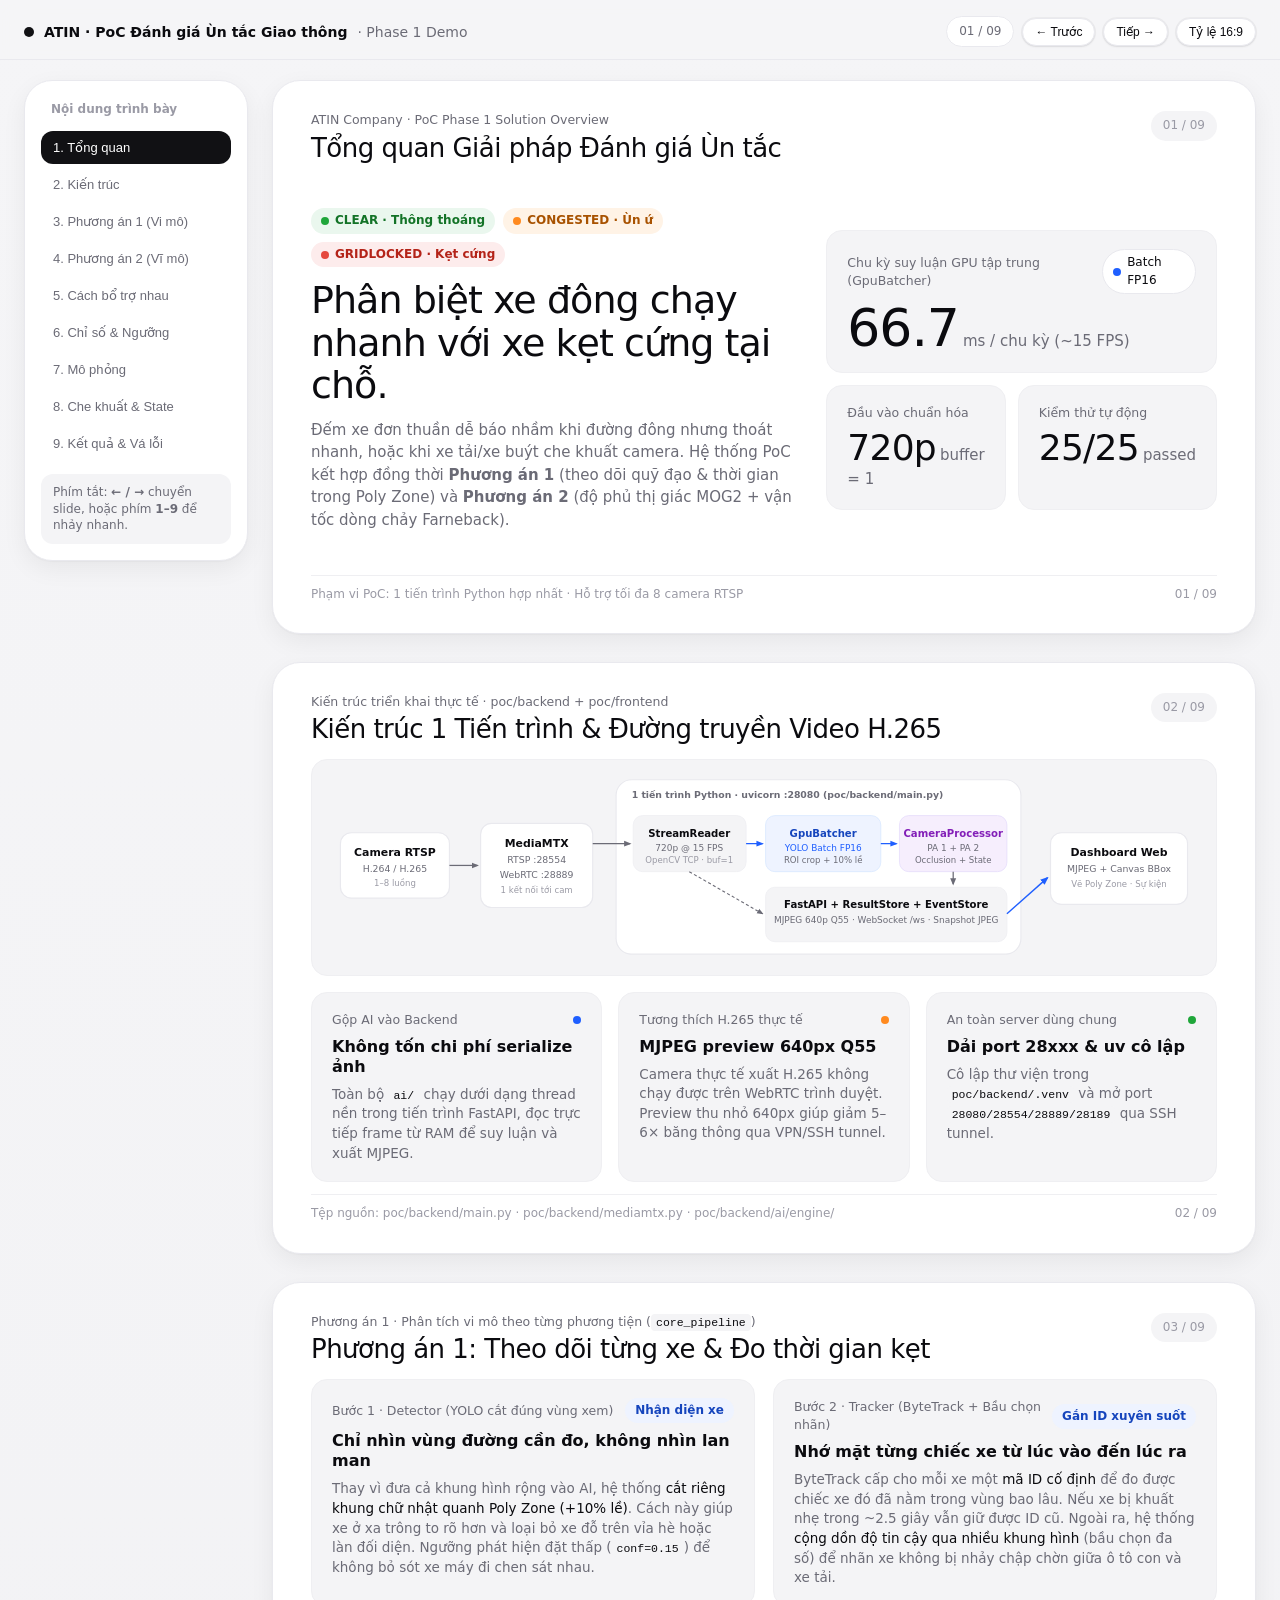
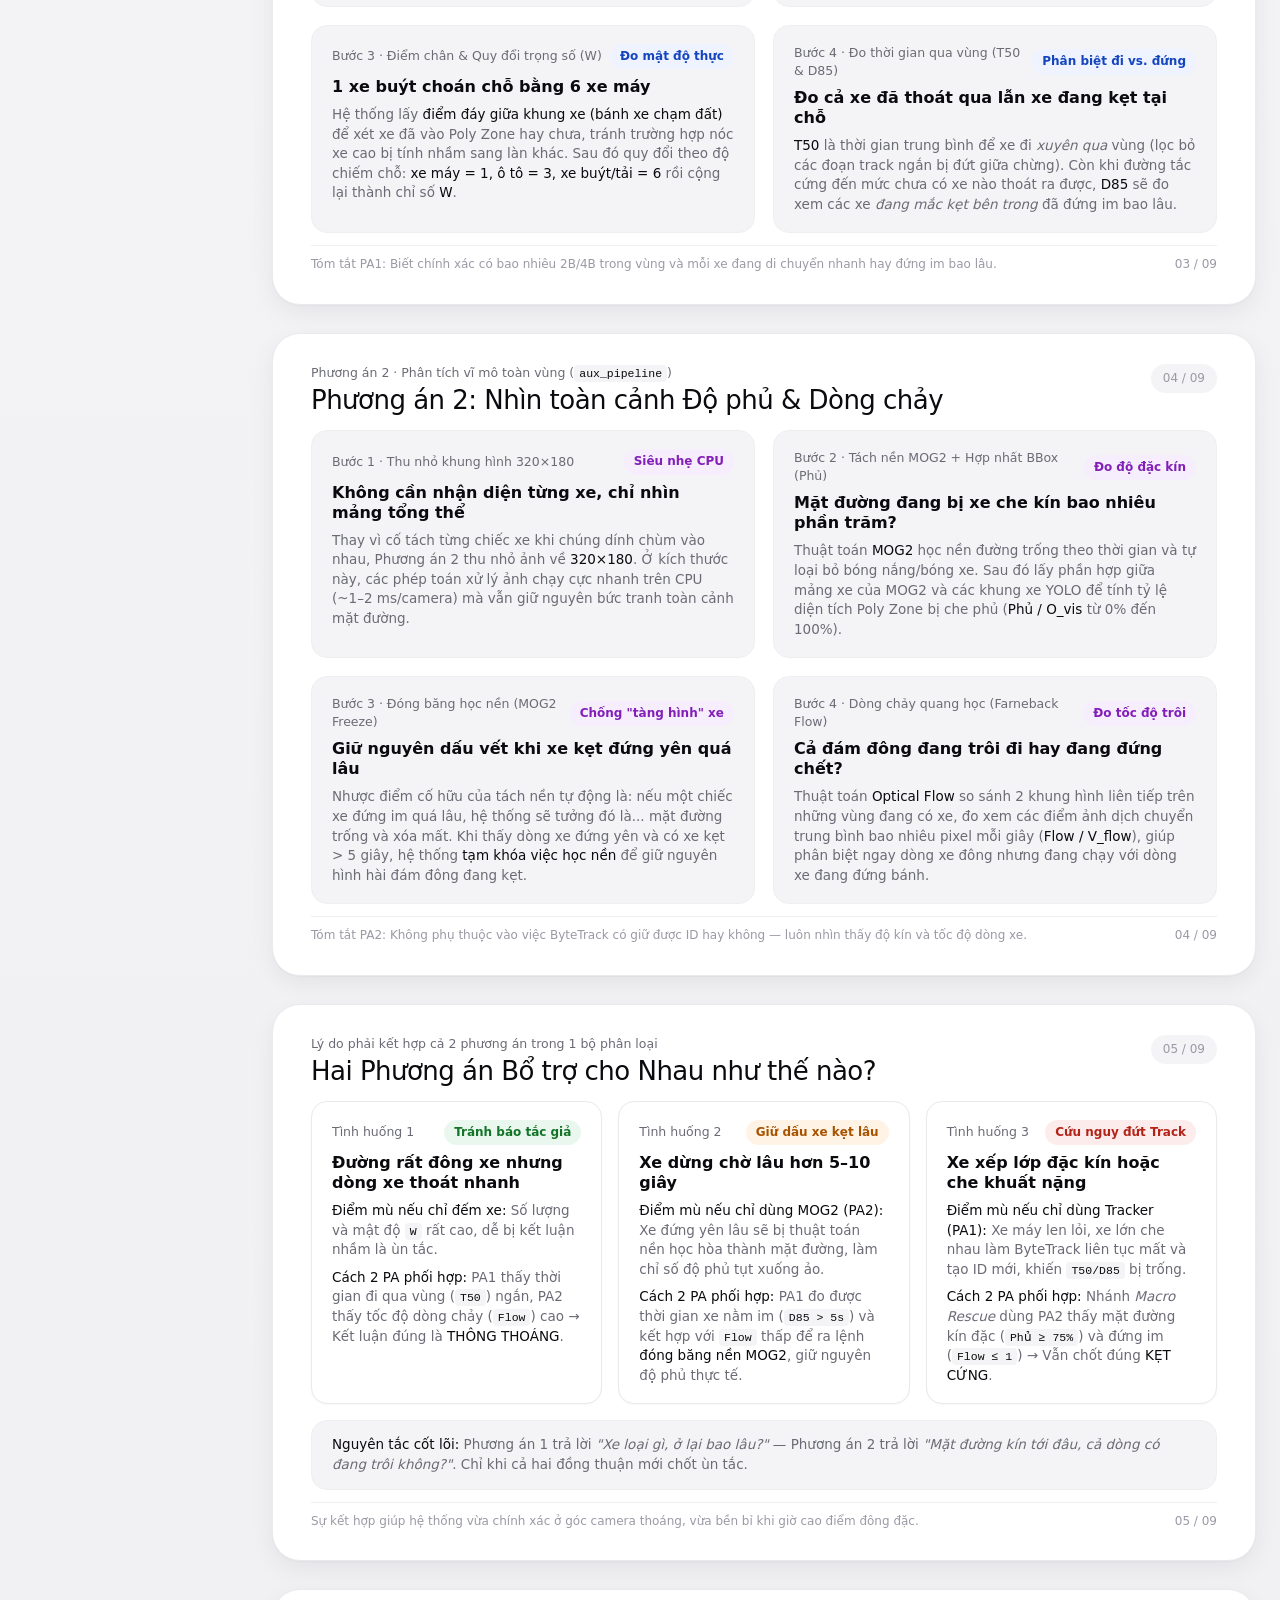
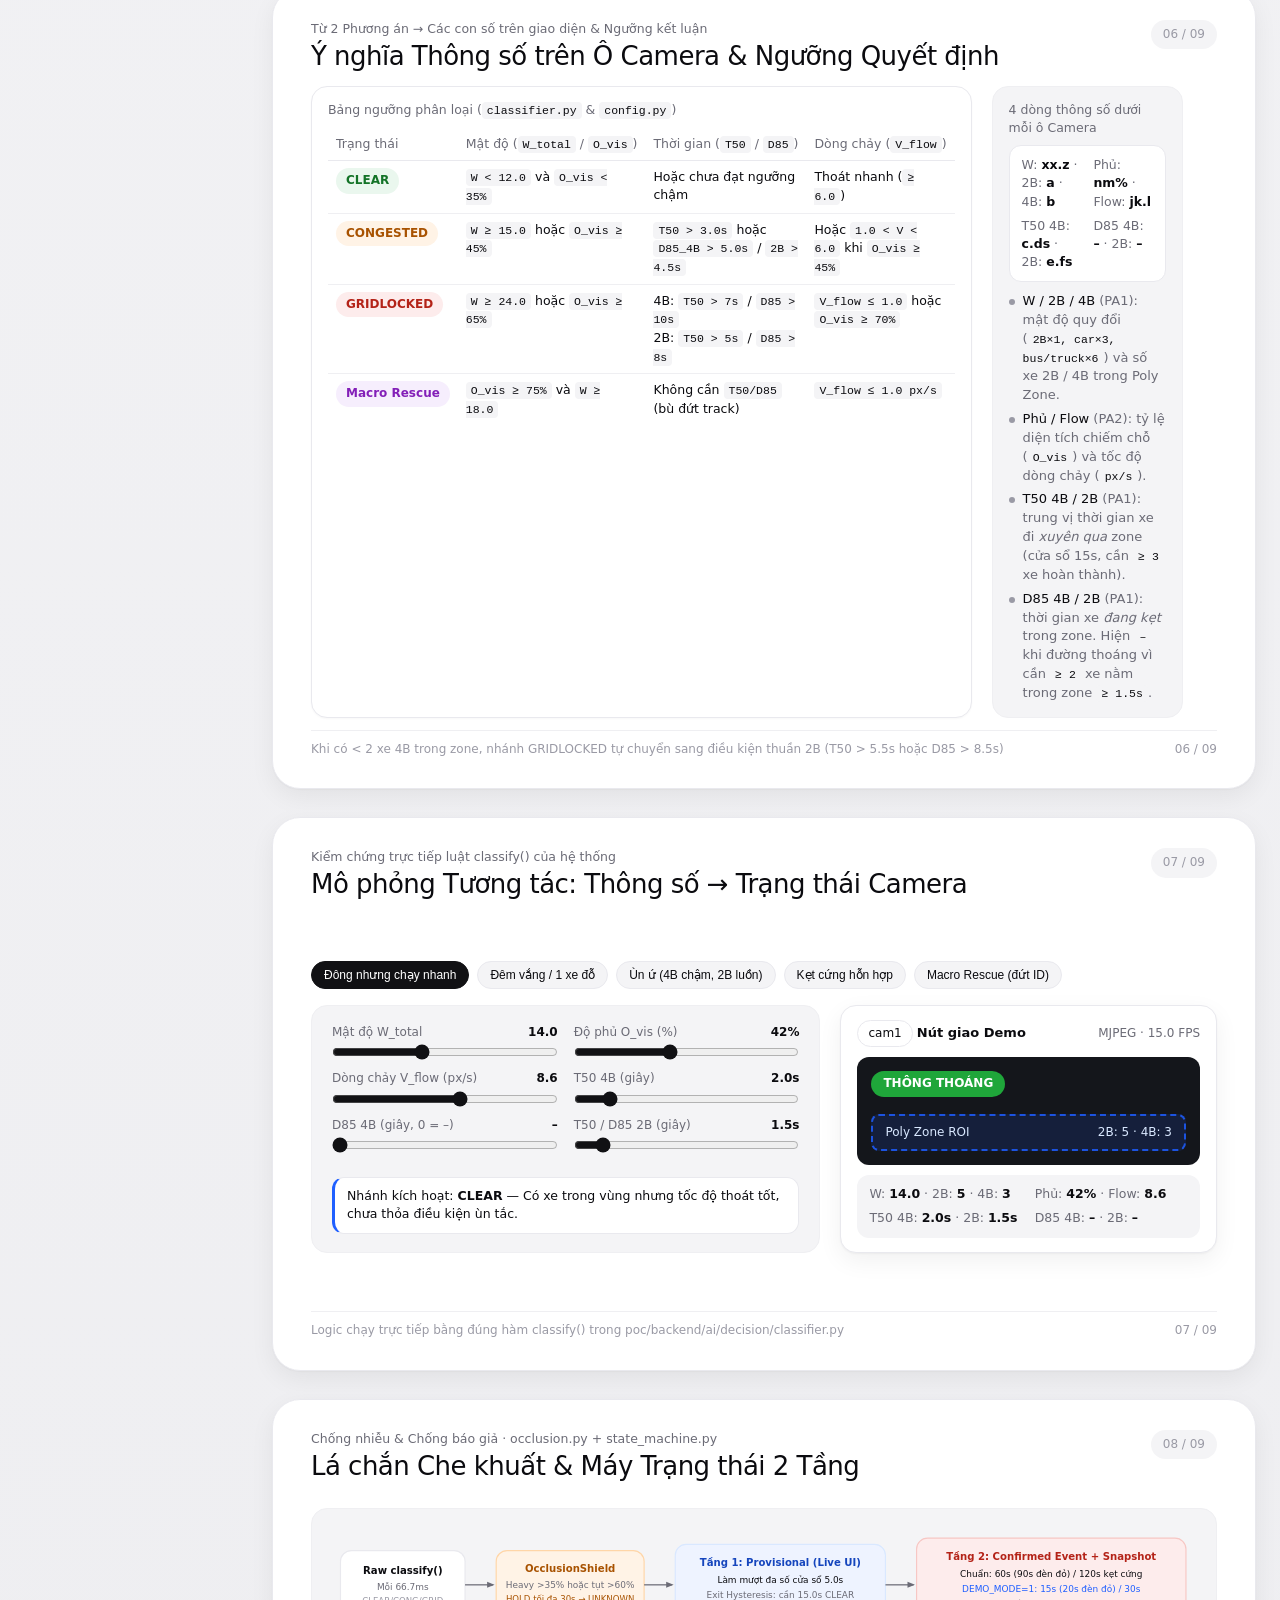
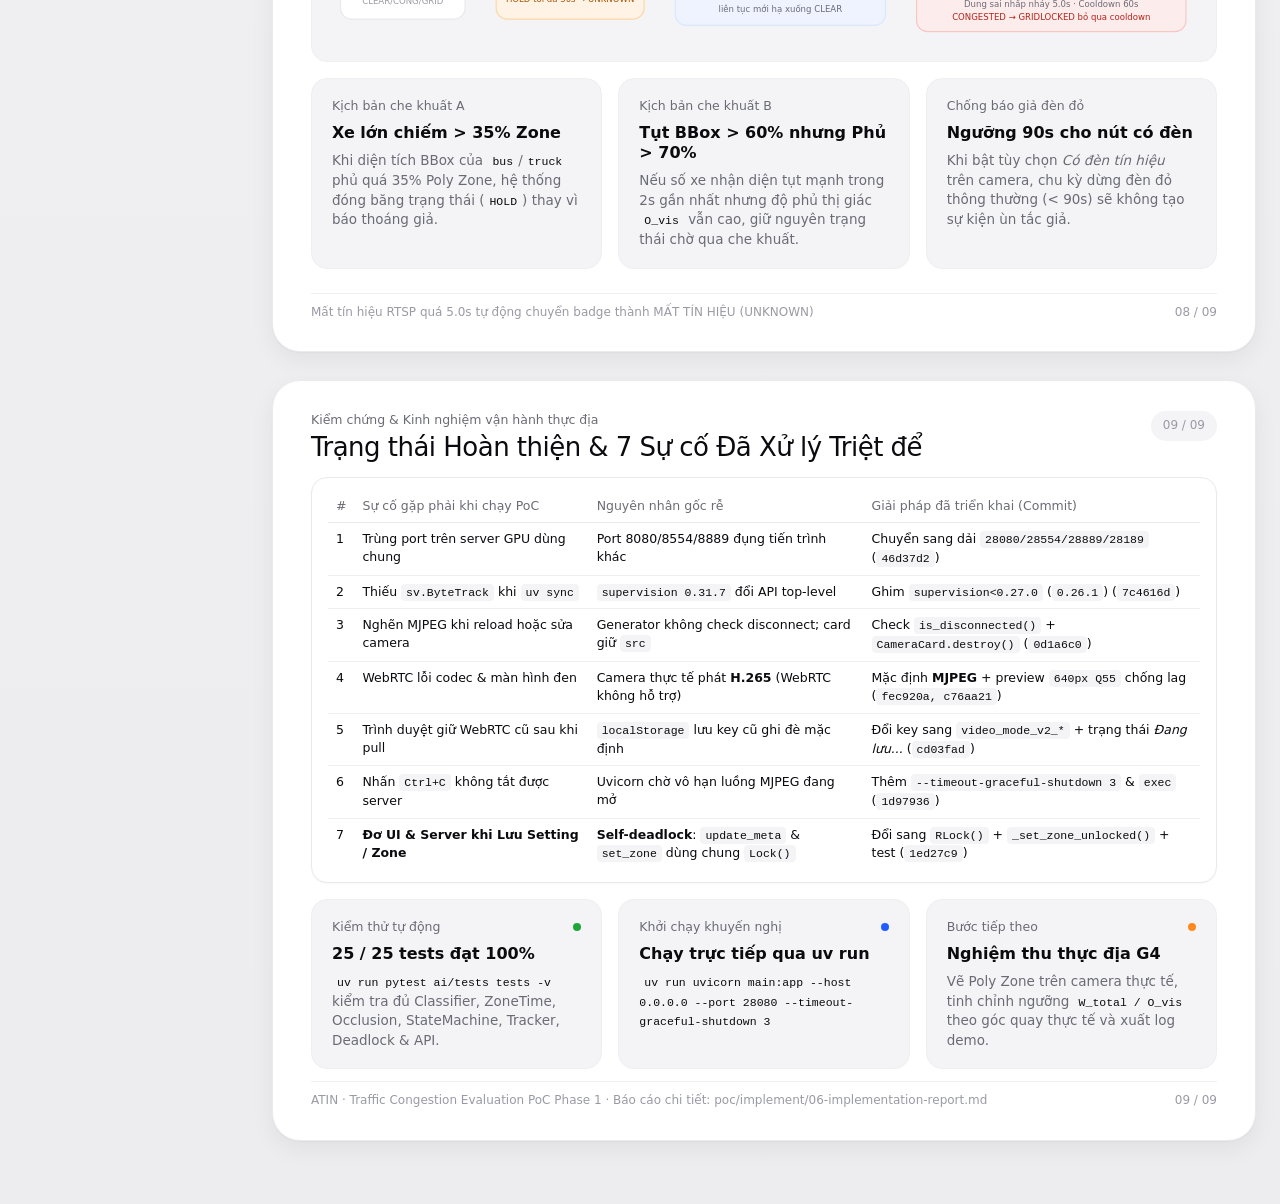
==== commit d8346fcc: "docs(show): split Option 1, Option 2, and complementarity into dedicated natural-language slides" ====
--- a/poc/implement/show/index.html
+++ b/poc/implement/show/index.html
@@ -15,7 +15,7 @@
         <span class="brand-sub">· Phase 1 Demo</span>
       </div>
       <div class="deck-controls">
-        <span id="progress-pill" class="progress-pill">01 / 07</span>
+        <span id="progress-pill" class="progress-pill">01 / 09</span>
         <button type="button" class="btn-ctrl" id="btn-prev" title="Slide trước (←)">← Trước</button>
         <button type="button" class="btn-ctrl" id="btn-next" title="Slide tiếp (→)">Tiếp →</button>
         <button type="button" class="btn-ctrl" id="btn-mode">Tỷ lệ 16:9</button>
@@ -29,14 +29,16 @@
       <nav class="slide-pills" aria-label="Điều hướng slide">
         <button type="button" class="slide-pill active" data-target="slide-1">1. Tổng quan</button>
         <button type="button" class="slide-pill" data-target="slide-2">2. Kiến trúc</button>
-        <button type="button" class="slide-pill" data-target="slide-3">3. Phương án 1 &amp; 2</button>
-        <button type="button" class="slide-pill" data-target="slide-4">4. Chỉ số &amp; Ngưỡng</button>
-        <button type="button" class="slide-pill" data-target="slide-5">5. Mô phỏng</button>
-        <button type="button" class="slide-pill" data-target="slide-6">6. Che khuất &amp; State</button>
-        <button type="button" class="slide-pill" data-target="slide-7">7. Kết quả &amp; Vá lỗi</button>
+        <button type="button" class="slide-pill" data-target="slide-3">3. Phương án 1 (Vi mô)</button>
+        <button type="button" class="slide-pill" data-target="slide-4">4. Phương án 2 (Vĩ mô)</button>
+        <button type="button" class="slide-pill" data-target="slide-5">5. Cách bổ trợ nhau</button>
+        <button type="button" class="slide-pill" data-target="slide-6">6. Chỉ số &amp; Ngưỡng</button>
+        <button type="button" class="slide-pill" data-target="slide-7">7. Mô phỏng</button>
+        <button type="button" class="slide-pill" data-target="slide-8">8. Che khuất &amp; State</button>
+        <button type="button" class="slide-pill" data-target="slide-9">9. Kết quả &amp; Vá lỗi</button>
       </nav>
       <div class="sidebar-hint">
-        Phím tắt: <strong>← / →</strong> chuyển slide, hoặc phím <strong>1–7</strong> để nhảy nhanh.
+        Phím tắt: <strong>← / →</strong> chuyển slide, hoặc phím <strong>1–9</strong> để nhảy nhanh.
       </div>
     </aside>
 
@@ -48,7 +50,7 @@
             <div class="slide-kicker">ATIN Company · PoC Phase 1 Solution Overview</div>
             <h1 id="s1-title" class="slide-title">Tổng quan Giải pháp Đánh giá Ùn tắc</h1>
           </div>
-          <span class="slide-num">01 / 07</span>
+          <span class="slide-num">01 / 09</span>
         </div>
 
         <div class="slide-body">
@@ -91,7 +93,7 @@
 
         <div class="slide-foot">
           <span>Phạm vi PoC: 1 tiến trình Python hợp nhất · Hỗ trợ tối đa 8 camera RTSP</span>
-          <span>01 / 07</span>
+          <span>01 / 09</span>
         </div>
       </section>
 
@@ -102,7 +104,7 @@
             <div class="slide-kicker">Kiến trúc triển khai thực tế · poc/backend + poc/frontend</div>
             <h2 id="s2-title" class="slide-title">Kiến trúc 1 Tiến trình &amp; Đường truyền Video H.265</h2>
           </div>
-          <span class="slide-num">02 / 07</span>
+          <span class="slide-num">02 / 09</span>
         </div>
 
         <div class="slide-body">
@@ -186,74 +188,190 @@
 
         <div class="slide-foot">
           <span>Tệp nguồn: poc/backend/main.py · poc/backend/mediamtx.py · poc/backend/ai/engine/</span>
-          <span>02 / 07</span>
-        </div>
-      </section>
-
-      <!-- SLIDE 3: OPTION 1 & OPTION 2 -->
+          <span>02 / 09</span>
+        </div>
+      </section>
+
+      <!-- SLIDE 3: OPTION 1 DEDICATED (PLAIN LANGUAGE) -->
       <section id="slide-3" class="slide" aria-labelledby="s3-title">
         <div class="slide-head">
           <div>
-            <div class="slide-kicker">Lõi thuật toán AI · Chạy song song trên mỗi khung hình</div>
-            <h2 id="s3-title" class="slide-title">Phương án 1 (Vi mô) &amp; Phương án 2 (Vĩ mô)</h2>
-          </div>
-          <span class="slide-num">03 / 07</span>
+            <div class="slide-kicker">Phương án 1 · Phân tích vi mô theo từng phương tiện (<code class="mono">core_pipeline</code>)</div>
+            <h2 id="s3-title" class="slide-title">Phương án 1: Theo dõi từng xe &amp; Đo thời gian kẹt</h2>
+          </div>
+          <span class="slide-num">03 / 09</span>
         </div>
 
         <div class="slide-body">
           <div class="grid-2">
             <div class="card-soft">
-              <div class="card-label">
-                <span>Phương án 1 · <code class="mono">ai/core_pipeline/</code></span>
-                <span class="state-pill st-blue">Đối tượng &amp; Thời gian</span>
-              </div>
-              <div class="title-md">Theo dõi từng xe &amp; đo thời gian lưu trú trong Zone</div>
-              <ul class="clean-list">
-                <li><strong>Detector (YOLO batch FP16)</strong>: model <code class="mono">vehicle_n_best.pt</code> (<code class="mono">imgsz=640, conf=0.15, iou=0.5</code>), chỉ suy luận vùng ROI bao Poly Zone + 10% lề.</li>
-                <li><strong>Tracker (ByteTrack + Majority Voting)</strong>: <code class="mono">supervision.ByteTrack</code> riêng từng camera (<code class="mono">activation=0.45, buffer=2.5s, match=0.8</code>). Bầu chọn nhãn theo tổng <code class="mono">conf</code> suốt vòng đời track.</li>
-                <li><strong>Quy đổi nhóm &amp; trọng số</strong>: <code class="mono">motobike/bicycle → 2W (1.0)</code>; <code class="mono">car → 4W (3.0)</code>; <code class="mono">bus/truck → 4W (6.0)</code>. Điểm chân <code class="mono">foot</code> dùng xét vào/ra Poly Zone.</li>
-                <li><strong>ZoneTimeAnalyzer</strong>: tính <code class="mono">W_total</code> (EMA), trung vị thời gian qua zone <code class="mono">T50</code> (cửa sổ 15s, <code class="mono">travel ≥ 0.45 × axis</code>, <code class="mono">≥ 3</code> mẫu) và bách phân vị <code class="mono">D85</code> của xe đang kẹt (<code class="mono">≥ 1.5s</code>, <code class="mono">≥ 2</code> mẫu).</li>
-              </ul>
-            </div>
-
-            <div class="card-soft">
-              <div class="card-label">
-                <span>Phương án 2 · <code class="mono">ai/aux_pipeline/</code></span>
-                <span class="state-pill st-purple">Độ phủ &amp; Dòng chảy</span>
-              </div>
-              <div class="title-md">Đo mật độ thị giác &amp; tốc độ chuyển động toàn vùng</div>
-              <ul class="clean-list">
-                <li><strong>Thu nhỏ chuẩn hóa</strong>: resize khung hình về <code class="mono">320×180</code> để giữ chi phí CPU cực thấp.</li>
-                <li><strong>Trừ nền MOG2 thông minh</strong>: <code class="mono">history=500, varThreshold=25, detectShadows=True</code>. Chỉ giữ foreground mạnh (<code class="mono">255</code>), bỏ bóng đổ (<code class="mono">127</code>), lọc nhiễu <code class="mono">MORPH_OPEN 3×3</code>.</li>
-                <li><strong>Độ phủ hợp nhất (<code class="mono">O_vis</code>)</strong>: lấy phép hợp (<code class="mono">bitwise_or</code>) giữa mặt nạ MOG2 và mặt nạ BBox YOLO trong Poly Zone để bù khi track đứt gãy.</li>
-                <li><strong>MOG2 Learning Freeze</strong>: khi <code class="mono">V_flow &lt; 1.0 px/s</code> và có xe dừng <code class="mono">D85 &gt; 5.0s</code>, đặt <code class="mono">learningRate = 0.0</code> để xe đứng lâu không bị hòa vào nền.</li>
-                <li><strong>Farneback Optical Flow (<code class="mono">V_flow</code>)</strong>: tính vận tốc dịch chuyển trên vùng <code class="mono">occupied</code>, triệt nhiễu <code class="mono">&lt; 0.8 px</code>, làm mượt EMA (<code class="mono">α = 0.3</code>).</li>
-              </ul>
-            </div>
-          </div>
-
-          <div class="card-white" style="flex-direction: row; align-items: center; justify-content: space-between; padding: 12px 18px;">
+              <div class="card-label"><span>Bước 1 · Detector (YOLO cắt đúng vùng xem)</span><span class="state-pill st-blue">Nhận diện xe</span></div>
+              <div class="title-md">Chỉ nhìn vùng đường cần đo, không nhìn lan man</div>
+              <p class="body-txt">
+                Thay vì đưa cả khung hình rộng vào AI, hệ thống <strong>cắt riêng khung chữ nhật quanh Poly Zone (+10% lề)</strong>.
+                Cách này giúp xe ở xa trông to rõ hơn và loại bỏ xe đỗ trên vỉa hè hoặc làn đối diện.
+                Ngưỡng phát hiện đặt thấp (<code class="mono">conf=0.15</code>) để không bỏ sót xe máy đi chen sát nhau.
+              </p>
+            </div>
+
+            <div class="card-soft">
+              <div class="card-label"><span>Bước 2 · Tracker (ByteTrack + Bầu chọn nhãn)</span><span class="state-pill st-blue">Gắn ID xuyên suốt</span></div>
+              <div class="title-md">Nhớ mặt từng chiếc xe từ lúc vào đến lúc ra</div>
+              <p class="body-txt">
+                ByteTrack cấp cho mỗi xe một <strong>mã ID cố định</strong> để đo được chiếc xe đó đã nằm trong vùng bao lâu.
+                Nếu xe bị khuất nhẹ trong ~2.5 giây vẫn giữ được ID cũ. Ngoài ra, hệ thống <strong>cộng dồn độ tin cậy qua nhiều khung hình</strong> (bầu chọn đa số) để nhãn xe không bị nhảy chập chờn giữa ô tô con và xe tải.
+              </p>
+            </div>
+
+            <div class="card-soft">
+              <div class="card-label"><span>Bước 3 · Điểm chân &amp; Quy đổi trọng số (W)</span><span class="state-pill st-blue">Đo mật độ thực</span></div>
+              <div class="title-md">1 xe buýt choán chỗ bằng 6 xe máy</div>
+              <p class="body-txt">
+                Hệ thống lấy <strong>điểm đáy giữa khung xe (bánh xe chạm đất)</strong> để xét xe đã vào Poly Zone hay chưa, tránh trường hợp nóc xe cao bị tính nhầm sang làn khác.
+                Sau đó quy đổi theo độ chiếm chỗ: <strong>xe máy = 1, ô tô = 3, xe buýt/tải = 6</strong> rồi cộng lại thành chỉ số <strong>W</strong>.
+              </p>
+            </div>
+
+            <div class="card-soft">
+              <div class="card-label"><span>Bước 4 · Đo thời gian qua vùng (T50 &amp; D85)</span><span class="state-pill st-blue">Phân biệt đi vs. đứng</span></div>
+              <div class="title-md">Đo cả xe đã thoát qua lẫn xe đang kẹt tại chỗ</div>
+              <p class="body-txt">
+                <strong>T50</strong> là thời gian trung bình để xe đi <em>xuyên qua</em> vùng (lọc bỏ các đoạn track ngắn bị đứt giữa chừng).
+                Còn khi đường tắc cứng đến mức chưa có xe nào thoát ra được, <strong>D85</strong> sẽ đo xem các xe <em>đang mắc kẹt bên trong</em> đã đứng im bao lâu.
+              </p>
+            </div>
+          </div>
+        </div>
+
+        <div class="slide-foot">
+          <span>Tóm tắt PA1: Biết chính xác có bao nhiêu 2B/4B trong vùng và mỗi xe đang di chuyển nhanh hay đứng im bao lâu.</span>
+          <span>03 / 09</span>
+        </div>
+      </section>
+
+      <!-- SLIDE 4: OPTION 2 DEDICATED (PLAIN LANGUAGE) -->
+      <section id="slide-4" class="slide" aria-labelledby="s4-title">
+        <div class="slide-head">
+          <div>
+            <div class="slide-kicker">Phương án 2 · Phân tích vĩ mô toàn vùng (<code class="mono">aux_pipeline</code>)</div>
+            <h2 id="s4-title" class="slide-title">Phương án 2: Nhìn toàn cảnh Độ phủ &amp; Dòng chảy</h2>
+          </div>
+          <span class="slide-num">04 / 09</span>
+        </div>
+
+        <div class="slide-body">
+          <div class="grid-2">
+            <div class="card-soft">
+              <div class="card-label"><span>Bước 1 · Thu nhỏ khung hình 320×180</span><span class="state-pill st-purple">Siêu nhẹ CPU</span></div>
+              <div class="title-md">Không cần nhận diện từng xe, chỉ nhìn mảng tổng thể</div>
+              <p class="body-txt">
+                Thay vì cố tách từng chiếc xe khi chúng dính chùm vào nhau, Phương án 2 thu nhỏ ảnh về <strong>320×180</strong>.
+                Ở kích thước này, các phép toán xử lý ảnh chạy cực nhanh trên CPU (~1–2 ms/camera) mà vẫn giữ nguyên bức tranh toàn cảnh mặt đường.
+              </p>
+            </div>
+
+            <div class="card-soft">
+              <div class="card-label"><span>Bước 2 · Tách nền MOG2 + Hợp nhất BBox (Phủ)</span><span class="state-pill st-purple">Đo độ đặc kín</span></div>
+              <div class="title-md">Mặt đường đang bị xe che kín bao nhiêu phần trăm?</div>
+              <p class="body-txt">
+                Thuật toán <strong>MOG2</strong> học nền đường trống theo thời gian và tự loại bỏ bóng nắng/bóng xe.
+                Sau đó lấy phần hợp giữa mảng xe của MOG2 và các khung xe YOLO để tính tỷ lệ diện tích Poly Zone bị che phủ (<strong>Phủ / O_vis</strong> từ 0% đến 100%).
+              </p>
+            </div>
+
+            <div class="card-soft">
+              <div class="card-label"><span>Bước 3 · Đóng băng học nền (MOG2 Freeze)</span><span class="state-pill st-purple">Chống "tàng hình" xe</span></div>
+              <div class="title-md">Giữ nguyên dấu vết khi xe kẹt đứng yên quá lâu</div>
+              <p class="body-txt">
+                Nhược điểm cố hữu của tách nền tự động là: nếu một chiếc xe đứng im quá lâu, hệ thống sẽ tưởng đó là... mặt đường trống và xóa mất.
+                Khi thấy dòng xe đứng yên và có xe kẹt &gt; 5 giây, hệ thống <strong>tạm khóa việc học nền</strong> để giữ nguyên hình hài đám đông đang kẹt.
+              </p>
+            </div>
+
+            <div class="card-soft">
+              <div class="card-label"><span>Bước 4 · Dòng chảy quang học (Farneback Flow)</span><span class="state-pill st-purple">Đo tốc độ trôi</span></div>
+              <div class="title-md">Cả đám đông đang trôi đi hay đang đứng chết?</div>
+              <p class="body-txt">
+                Thuật toán <strong>Optical Flow</strong> so sánh 2 khung hình liên tiếp trên những vùng đang có xe, đo xem các điểm ảnh dịch chuyển trung bình bao nhiêu pixel mỗi giây (<strong>Flow / V_flow</strong>),
+                giúp phân biệt ngay dòng xe đông nhưng đang chạy với dòng xe đang đứng bánh.
+              </p>
+            </div>
+          </div>
+        </div>
+
+        <div class="slide-foot">
+          <span>Tóm tắt PA2: Không phụ thuộc vào việc ByteTrack có giữ được ID hay không — luôn nhìn thấy độ kín và tốc độ dòng xe.</span>
+          <span>04 / 09</span>
+        </div>
+      </section>
+
+      <!-- SLIDE 5: HOW OPTION 1 AND OPTION 2 COMPLEMENT EACH OTHER -->
+      <section id="slide-5" class="slide" aria-labelledby="s5-title">
+        <div class="slide-head">
+          <div>
+            <div class="slide-kicker">Lý do phải kết hợp cả 2 phương án trong 1 bộ phân loại</div>
+            <h2 id="s5-title" class="slide-title">Hai Phương án Bổ trợ cho Nhau như thế nào?</h2>
+          </div>
+          <span class="slide-num">05 / 09</span>
+        </div>
+
+        <div class="slide-body">
+          <div class="grid-3">
+            <div class="card-white">
+              <div class="card-label"><span>Tình huống 1</span><span class="state-pill st-clear">Tránh báo tắc giả</span></div>
+              <div class="title-md">Đường rất đông xe nhưng dòng xe thoát nhanh</div>
+              <p class="body-txt">
+                <strong>Điểm mù nếu chỉ đếm xe:</strong> Số lượng và mật độ <code class="mono">W</code> rất cao, dễ bị kết luận nhầm là ùn tắc.
+              </p>
+              <p class="body-txt">
+                <strong>Cách 2 PA phối hợp:</strong> PA1 thấy thời gian đi qua vùng (<code class="mono">T50</code>) ngắn, PA2 thấy tốc độ dòng chảy (<code class="mono">Flow</code>) cao → Kết luận đúng là <strong>THÔNG THOÁNG</strong>.
+              </p>
+            </div>
+
+            <div class="card-white">
+              <div class="card-label"><span>Tình huống 2</span><span class="state-pill st-congested">Giữ dấu xe kẹt lâu</span></div>
+              <div class="title-md">Xe dừng chờ lâu hơn 5–10 giây</div>
+              <p class="body-txt">
+                <strong>Điểm mù nếu chỉ dùng MOG2 (PA2):</strong> Xe đứng yên lâu sẽ bị thuật toán nền học hòa thành mặt đường, làm chỉ số độ phủ tụt xuống ảo.
+              </p>
+              <p class="body-txt">
+                <strong>Cách 2 PA phối hợp:</strong> PA1 đo được thời gian xe nằm im (<code class="mono">D85 &gt; 5s</code>) và kết hợp với <code class="mono">Flow</code> thấp để ra lệnh <strong>đóng băng nền MOG2</strong>, giữ nguyên độ phủ thực tế.
+              </p>
+            </div>
+
+            <div class="card-white">
+              <div class="card-label"><span>Tình huống 3</span><span class="state-pill st-gridlocked">Cứu nguy đứt Track</span></div>
+              <div class="title-md">Xe xếp lớp đặc kín hoặc che khuất nặng</div>
+              <p class="body-txt">
+                <strong>Điểm mù nếu chỉ dùng Tracker (PA1):</strong> Xe máy len lỏi, xe lớn che nhau làm ByteTrack liên tục mất và tạo ID mới, khiến <code class="mono">T50/D85</code> bị trống.
+              </p>
+              <p class="body-txt">
+                <strong>Cách 2 PA phối hợp:</strong> Nhánh <em>Macro Rescue</em> dùng PA2 thấy mặt đường kín đặc (<code class="mono">Phủ ≥ 75%</code>) và đứng im (<code class="mono">Flow ≤ 1</code>) → Vẫn chốt đúng <strong>KẸT CỨNG</strong>.
+              </p>
+            </div>
+          </div>
+
+          <div class="card-soft" style="flex-direction: row; align-items: center; justify-content: space-between; padding: 14px 20px;">
             <div class="body-txt">
-              <strong>Vì sao phải chạy cả hai?</strong> Phương án 1 mạnh ở phân tách 2B/4B và đo chính xác xe đứng lâu; Phương án 2 giữ ổn định khi <strong>che khuất nặng</strong> hoặc kẹt đặc kín làm gãy ID ByteTrack (nhánh <em>Macro Rescue</em>).
-            </div>
-            <span class="chip">config.py · 100% đồng bộ</span>
-          </div>
-        </div>
-
-        <div class="slide-foot">
-          <span>Tệp nguồn: detector.py · tracker.py · zone_time.py · flow_occupancy.py</span>
-          <span>03 / 07</span>
-        </div>
-      </section>
-
-      <!-- SLIDE 4: CAMERA CARD METRICS & THRESHOLD TABLE -->
-      <section id="slide-4" class="slide" aria-labelledby="s4-title">
-        <div class="slide-head">
-          <div>
-            <div class="slide-kicker">Giải thích chỉ số UI &amp; Bảng ngưỡng phân loại</div>
-            <h2 id="s4-title" class="slide-title">Ý nghĩa Thông số trên Ô Camera &amp; Ngưỡng Quyết định</h2>
-          </div>
-          <span class="slide-num">04 / 07</span>
+              <strong>Nguyên tắc cốt lõi:</strong> Phương án 1 trả lời <em>"Xe loại gì, ở lại bao lâu?"</em> — Phương án 2 trả lời <em>"Mặt đường kín tới đâu, cả dòng có đang trôi không?"</em>. Chỉ khi cả hai đồng thuận mới chốt ùn tắc.
+            </div>
+          </div>
+        </div>
+
+        <div class="slide-foot">
+          <span>Sự kết hợp giúp hệ thống vừa chính xác ở góc camera thoáng, vừa bền bỉ khi giờ cao điểm đông đặc.</span>
+          <span>05 / 09</span>
+        </div>
+      </section>
+
+      <!-- SLIDE 6: CAMERA CARD METRICS & THRESHOLD TABLE -->
+      <section id="slide-6" class="slide" aria-labelledby="s6-title">
+        <div class="slide-head">
+          <div>
+            <div class="slide-kicker">Từ 2 Phương án → Các con số trên giao diện &amp; Ngưỡng kết luận</div>
+            <h2 id="s6-title" class="slide-title">Ý nghĩa Thông số trên Ô Camera &amp; Ngưỡng Quyết định</h2>
+          </div>
+          <span class="slide-num">06 / 09</span>
         </div>
 
         <div class="slide-body">
@@ -307,10 +425,10 @@
                 <div>D85 4B: <strong>–</strong> · 2B: <strong>–</strong></div>
               </div>
               <ul class="clean-list" style="gap: 5px; margin-top: 2px;">
-                <li><strong>W / 2B / 4B</strong>: mật độ quy đổi (<code class="mono">2B×1, car×3, bus/truck×6</code>) và số xe 2B / 4B trong Poly Zone.</li>
-                <li><strong>Phủ / Flow</strong>: tỷ lệ diện tích chiếm chỗ (<code class="mono">O_vis</code>) và tốc độ dòng chảy (<code class="mono">px/s</code> trên ảnh <code class="mono">320×180</code>).</li>
-                <li><strong>T50 4B / 2B</strong>: trung vị thời gian xe đi <em>xuyên qua</em> zone (cửa sổ 15s, cần <code class="mono">≥ 3</code> xe hoàn thành).</li>
-                <li><strong>D85 4B / 2B</strong>: thời gian xe <em>đang kẹt</em> trong zone (bách phân vị 85). Hiện <code class="mono">–</code> khi đường thoáng vì cần <code class="mono">≥ 2</code> xe nằm trong zone <code class="mono">≥ 1.5s</code>.</li>
+                <li><strong>W / 2B / 4B</strong> (PA1): mật độ quy đổi (<code class="mono">2B×1, car×3, bus/truck×6</code>) và số xe 2B / 4B trong Poly Zone.</li>
+                <li><strong>Phủ / Flow</strong> (PA2): tỷ lệ diện tích chiếm chỗ (<code class="mono">O_vis</code>) và tốc độ dòng chảy (<code class="mono">px/s</code>).</li>
+                <li><strong>T50 4B / 2B</strong> (PA1): trung vị thời gian xe đi <em>xuyên qua</em> zone (cửa sổ 15s, cần <code class="mono">≥ 3</code> xe hoàn thành).</li>
+                <li><strong>D85 4B / 2B</strong> (PA1): thời gian xe <em>đang kẹt</em> trong zone. Hiện <code class="mono">–</code> khi đường thoáng vì cần <code class="mono">≥ 2</code> xe nằm trong zone <code class="mono">≥ 1.5s</code>.</li>
               </ul>
             </div>
           </div>
@@ -318,18 +436,18 @@
 
         <div class="slide-foot">
           <span>Khi có &lt; 2 xe 4B trong zone, nhánh GRIDLOCKED tự chuyển sang điều kiện thuần 2B (T50 &gt; 5.5s hoặc D85 &gt; 8.5s)</span>
-          <span>04 / 07</span>
-        </div>
-      </section>
-
-      <!-- SLIDE 5: INTERACTIVE CLASSIFIER SIMULATOR -->
-      <section id="slide-5" class="slide" aria-labelledby="s5-title">
+          <span>06 / 09</span>
+        </div>
+      </section>
+
+      <!-- SLIDE 7: INTERACTIVE CLASSIFIER SIMULATOR -->
+      <section id="slide-7" class="slide" aria-labelledby="s7-title">
         <div class="slide-head">
           <div>
             <div class="slide-kicker">Kiểm chứng trực tiếp luật classify() của hệ thống</div>
-            <h2 id="s5-title" class="slide-title">Mô phỏng Tương tác: Thông số → Trạng thái Camera</h2>
-          </div>
-          <span class="slide-num">05 / 07</span>
+            <h2 id="s7-title" class="slide-title">Mô phỏng Tương tác: Thông số → Trạng thái Camera</h2>
+          </div>
+          <span class="slide-num">07 / 09</span>
         </div>
 
         <div class="slide-body">
@@ -398,18 +516,18 @@
 
         <div class="slide-foot">
           <span>Logic chạy trực tiếp bằng đúng hàm classify() trong poc/backend/ai/decision/classifier.py</span>
-          <span>05 / 07</span>
-        </div>
-      </section>
-
-      <!-- SLIDE 6: OCCLUSION SHIELD & STATE MACHINE -->
-      <section id="slide-6" class="slide" aria-labelledby="s6-title">
+          <span>07 / 09</span>
+        </div>
+      </section>
+
+      <!-- SLIDE 8: OCCLUSION SHIELD & STATE MACHINE -->
+      <section id="slide-8" class="slide" aria-labelledby="s8-title">
         <div class="slide-head">
           <div>
             <div class="slide-kicker">Chống nhiễu &amp; Chống báo giả · occlusion.py + state_machine.py</div>
-            <h2 id="s6-title" class="slide-title">Lá chắn Che khuất &amp; Máy Trạng thái 2 Tầng</h2>
-          </div>
-          <span class="slide-num">06 / 07</span>
+            <h2 id="s8-title" class="slide-title">Lá chắn Che khuất &amp; Máy Trạng thái 2 Tầng</h2>
+          </div>
+          <span class="slide-num">08 / 09</span>
         </div>
 
         <div class="slide-body">
@@ -470,18 +588,18 @@
 
         <div class="slide-foot">
           <span>Mất tín hiệu RTSP quá 5.0s tự động chuyển badge thành MẤT TÍN HIỆU (UNKNOWN)</span>
-          <span>06 / 07</span>
-        </div>
-      </section>
-
-      <!-- SLIDE 7: IMPLEMENTATION STATUS & RESOLVED ISSUES -->
-      <section id="slide-7" class="slide" aria-labelledby="s7-title">
+          <span>08 / 09</span>
+        </div>
+      </section>
+
+      <!-- SLIDE 9: IMPLEMENTATION STATUS & RESOLVED ISSUES -->
+      <section id="slide-9" class="slide" aria-labelledby="s9-title">
         <div class="slide-head">
           <div>
             <div class="slide-kicker">Kiểm chứng &amp; Kinh nghiệm vận hành thực địa</div>
-            <h2 id="s7-title" class="slide-title">Trạng thái Hoàn thiện &amp; 7 Sự cố Đã Xử lý Triệt để</h2>
-          </div>
-          <span class="slide-num">07 / 07</span>
+            <h2 id="s9-title" class="slide-title">Trạng thái Hoàn thiện &amp; 7 Sự cố Đã Xử lý Triệt để</h2>
+          </div>
+          <span class="slide-num">09 / 09</span>
         </div>
 
         <div class="slide-body">
@@ -563,7 +681,7 @@
 
         <div class="slide-foot">
           <span>ATIN · Traffic Congestion Evaluation PoC Phase 1 · Báo cáo chi tiết: poc/implement/06-implementation-report.md</span>
-          <span>07 / 07</span>
+          <span>09 / 09</span>
         </div>
       </section>
     </main>
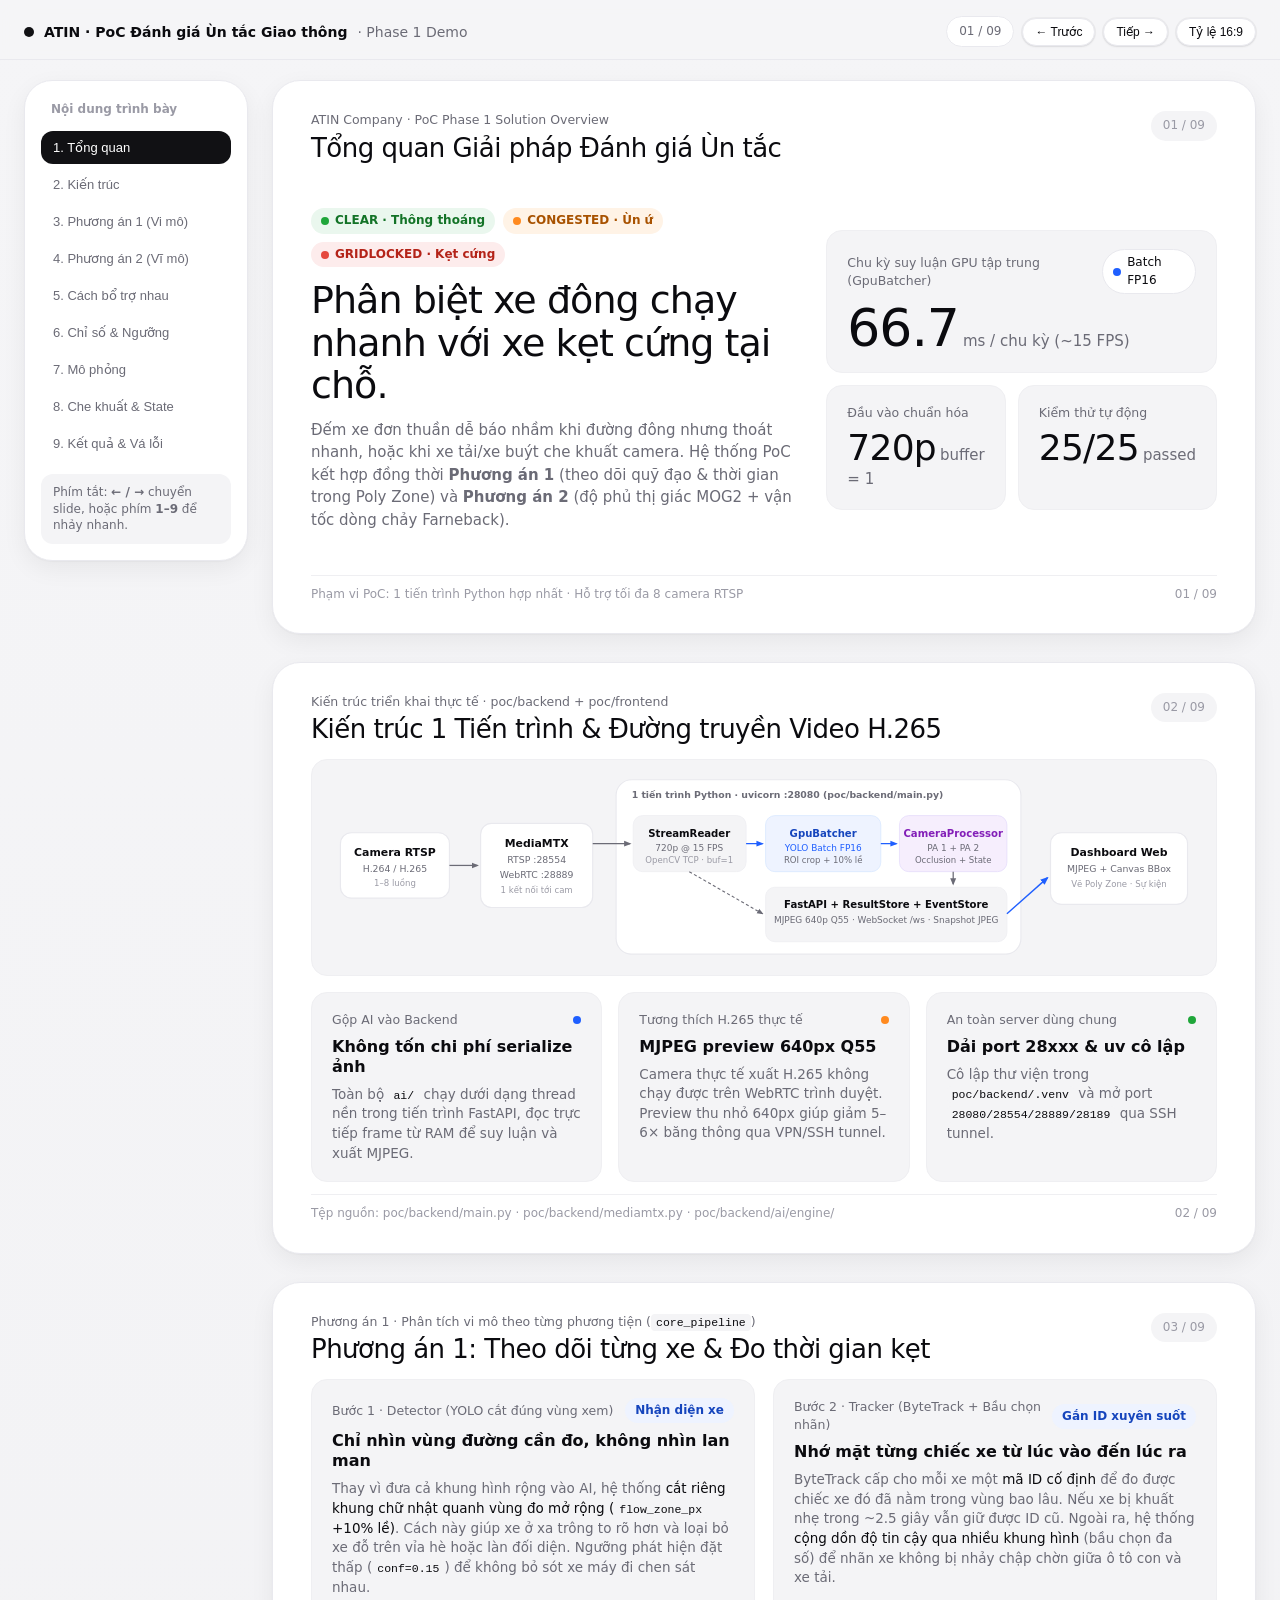
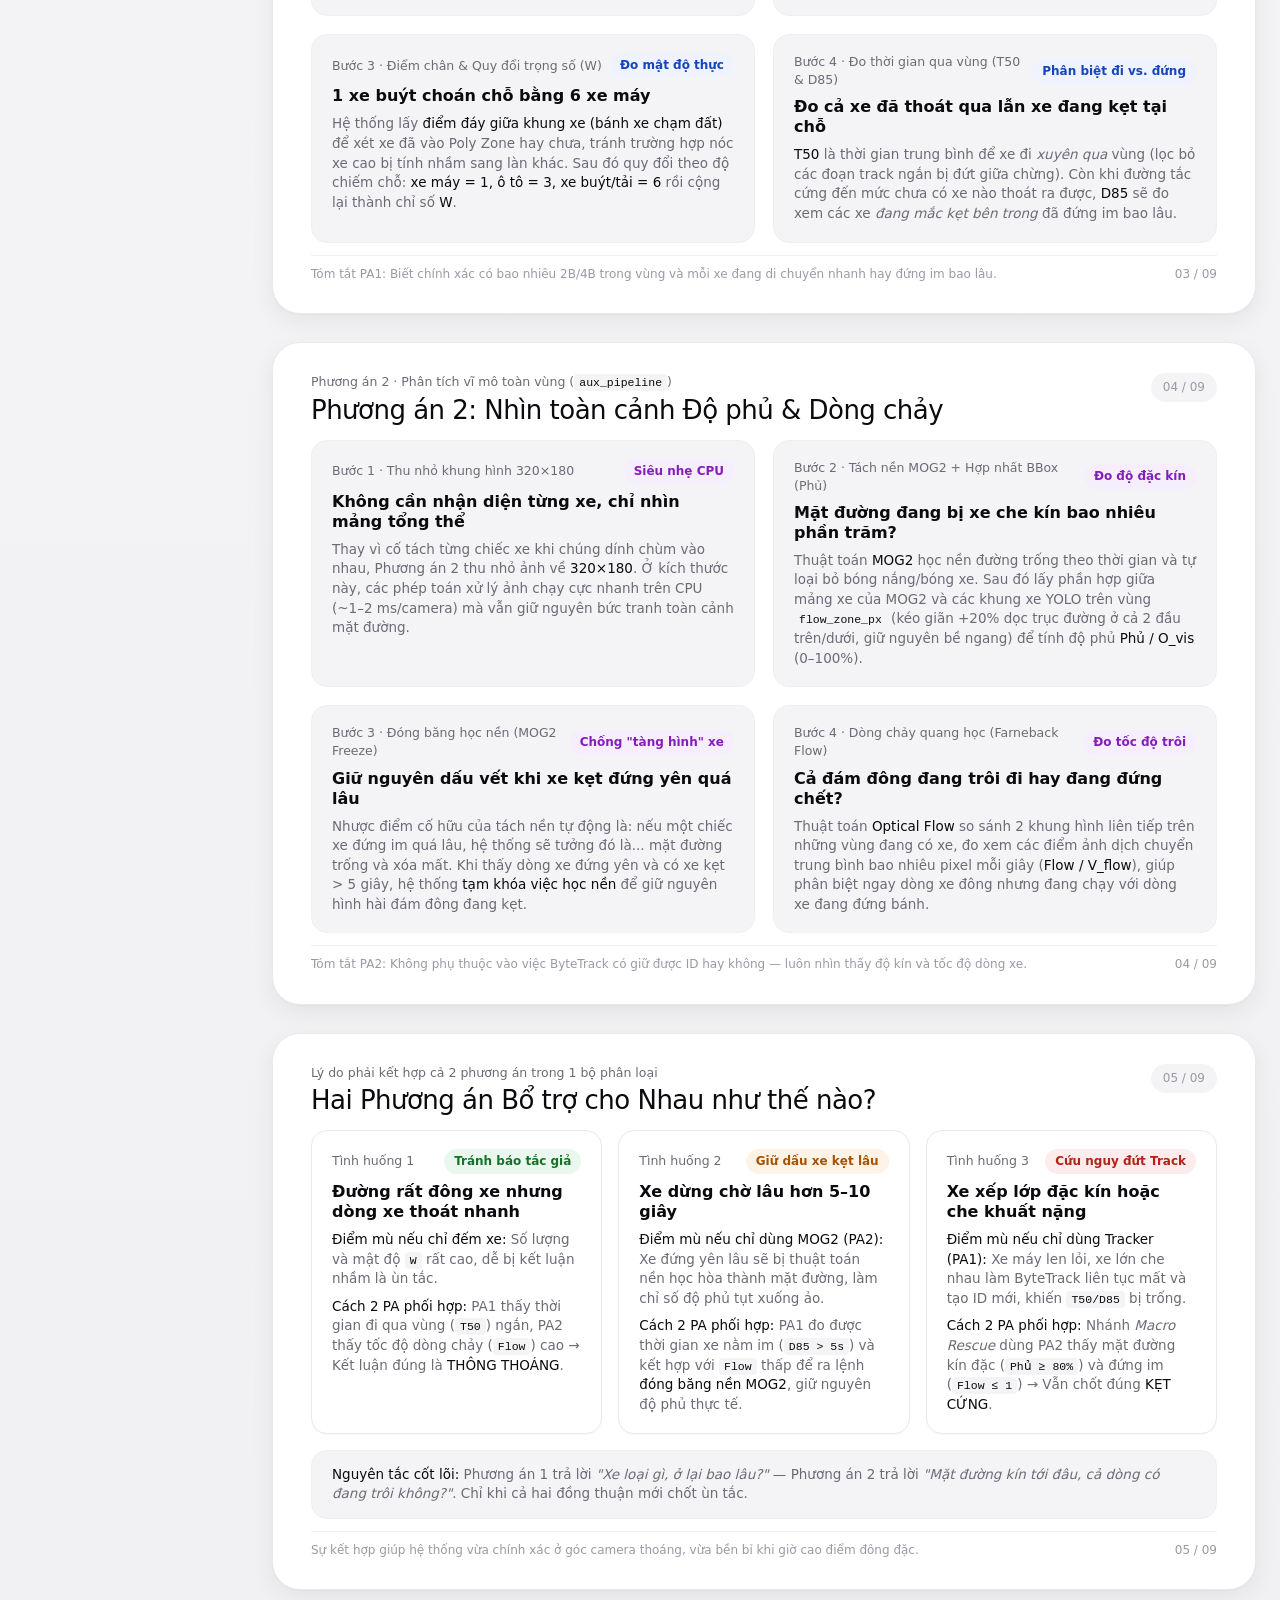
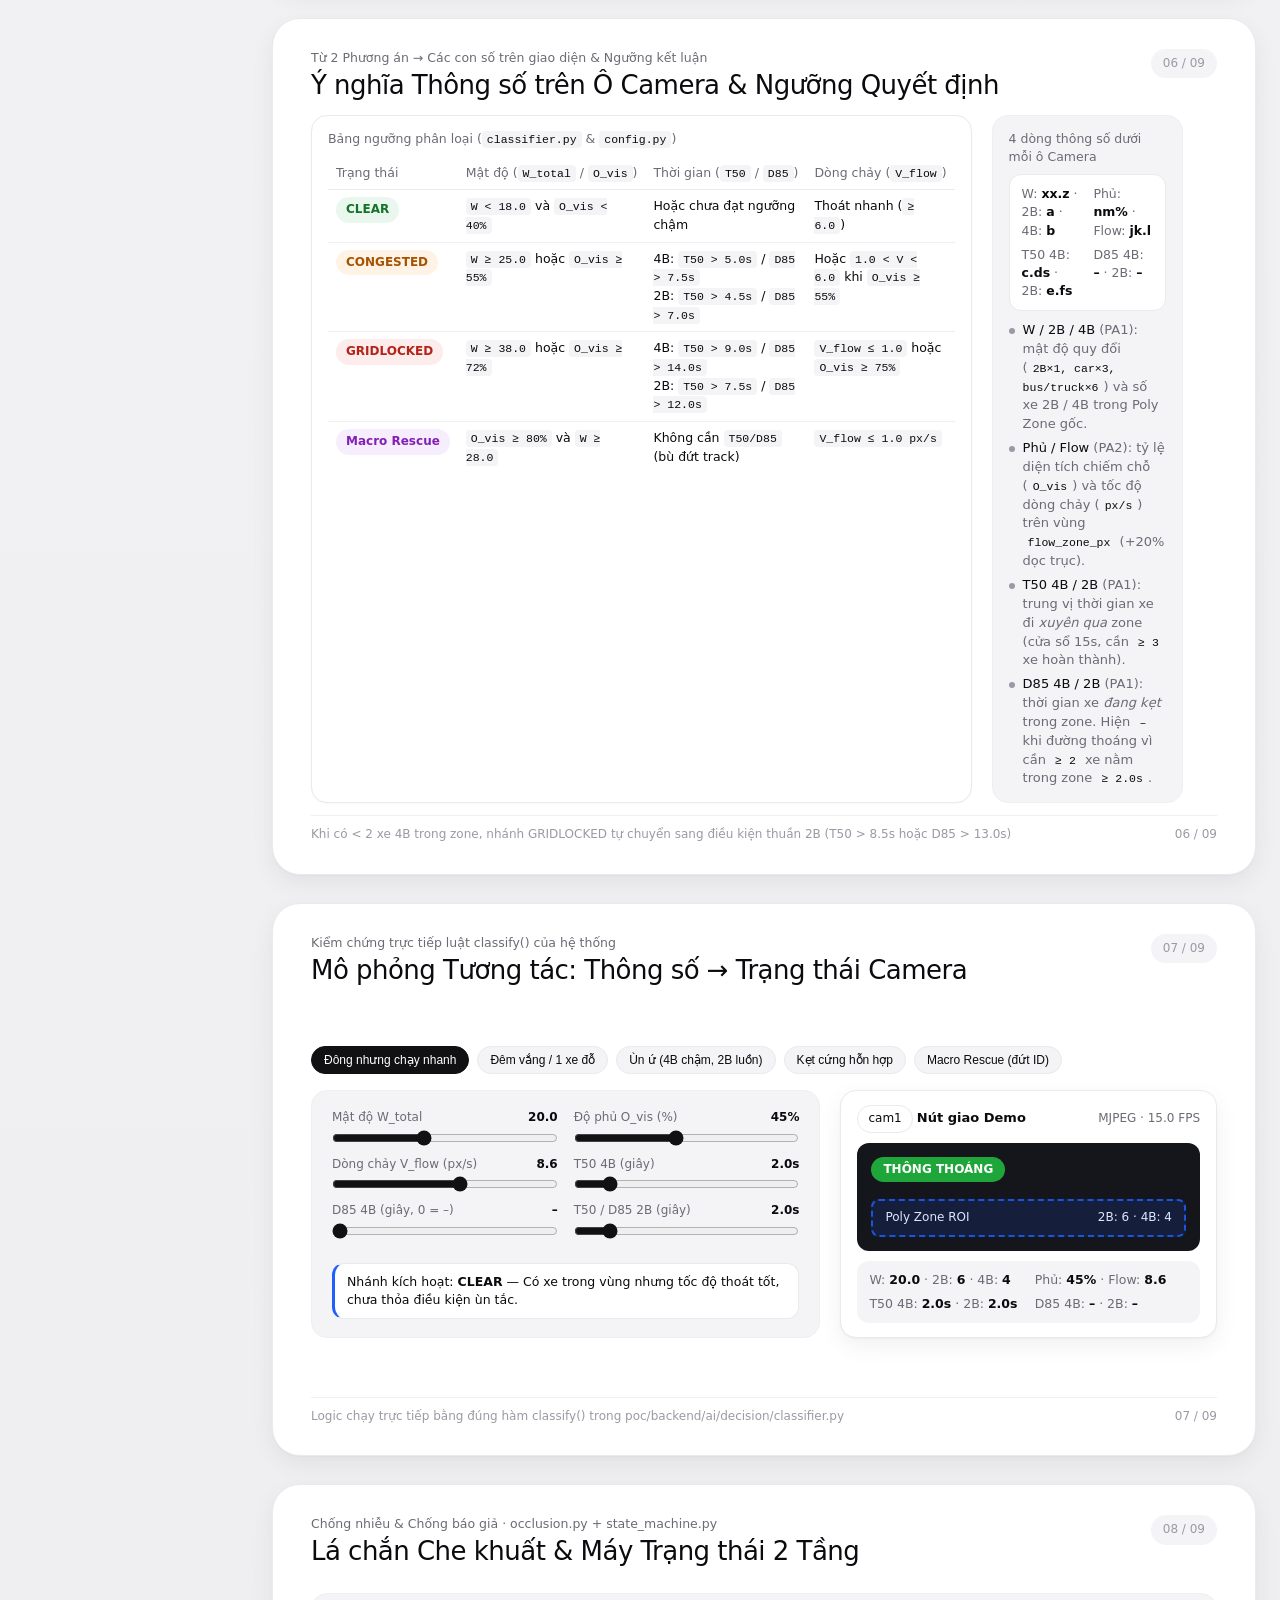
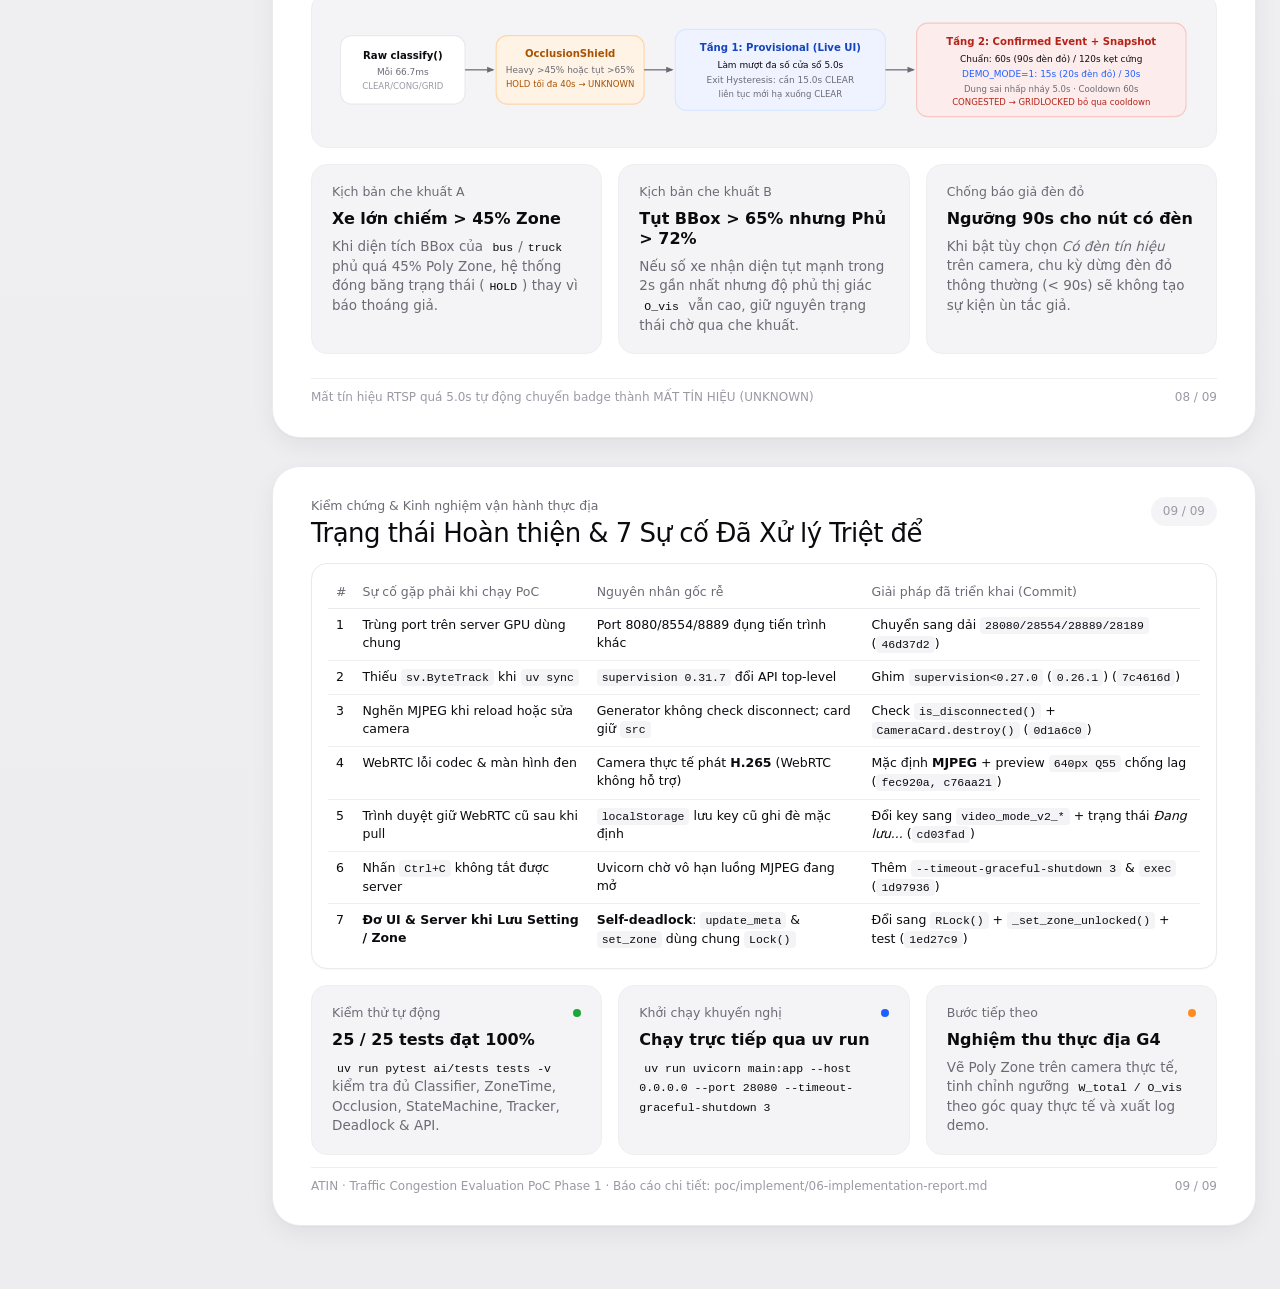
==== commit daae2922: "poc: update thresholds, state_conf, 3m/5m/15m event lifecycle, and top-left HUD UI (V2)" ====
--- a/poc/implement/show/index.html
+++ b/poc/implement/show/index.html
@@ -208,7 +208,7 @@
               <div class="card-label"><span>Bước 1 · Detector (YOLO cắt đúng vùng xem)</span><span class="state-pill st-blue">Nhận diện xe</span></div>
               <div class="title-md">Chỉ nhìn vùng đường cần đo, không nhìn lan man</div>
               <p class="body-txt">
-                Thay vì đưa cả khung hình rộng vào AI, hệ thống <strong>cắt riêng khung chữ nhật quanh Poly Zone (+10% lề)</strong>.
+                Thay vì đưa cả khung hình rộng vào AI, hệ thống <strong>cắt riêng khung chữ nhật quanh vùng đo mở rộng (<code class="mono">flow_zone_px</code> +10% lề)</strong>.
                 Cách này giúp xe ở xa trông to rõ hơn và loại bỏ xe đỗ trên vỉa hè hoặc làn đối diện.
                 Ngưỡng phát hiện đặt thấp (<code class="mono">conf=0.15</code>) để không bỏ sót xe máy đi chen sát nhau.
               </p>
@@ -275,7 +275,7 @@
               <div class="title-md">Mặt đường đang bị xe che kín bao nhiêu phần trăm?</div>
               <p class="body-txt">
                 Thuật toán <strong>MOG2</strong> học nền đường trống theo thời gian và tự loại bỏ bóng nắng/bóng xe.
-                Sau đó lấy phần hợp giữa mảng xe của MOG2 và các khung xe YOLO để tính tỷ lệ diện tích Poly Zone bị che phủ (<strong>Phủ / O_vis</strong> từ 0% đến 100%).
+                Sau đó lấy phần hợp giữa mảng xe của MOG2 và các khung xe YOLO trên vùng <strong><code class="mono">flow_zone_px</code></strong> (kéo giãn +20% dọc trục đường ở cả 2 đầu trên/dưới, giữ nguyên bề ngang) để tính độ phủ <strong>Phủ / O_vis</strong> (0–100%).
               </p>
             </div>
 
@@ -346,7 +346,7 @@
                 <strong>Điểm mù nếu chỉ dùng Tracker (PA1):</strong> Xe máy len lỏi, xe lớn che nhau làm ByteTrack liên tục mất và tạo ID mới, khiến <code class="mono">T50/D85</code> bị trống.
               </p>
               <p class="body-txt">
-                <strong>Cách 2 PA phối hợp:</strong> Nhánh <em>Macro Rescue</em> dùng PA2 thấy mặt đường kín đặc (<code class="mono">Phủ ≥ 75%</code>) và đứng im (<code class="mono">Flow ≤ 1</code>) → Vẫn chốt đúng <strong>KẸT CỨNG</strong>.
+                <strong>Cách 2 PA phối hợp:</strong> Nhánh <em>Macro Rescue</em> dùng PA2 thấy mặt đường kín đặc (<code class="mono">Phủ ≥ 80%</code>) và đứng im (<code class="mono">Flow ≤ 1</code>) → Vẫn chốt đúng <strong>KẸT CỨNG</strong>.
               </p>
             </div>
           </div>
@@ -390,25 +390,25 @@
                 <tbody>
                   <tr>
                     <td><span class="state-pill st-clear">CLEAR</span></td>
-                    <td><code class="mono">W &lt; 12.0</code> và <code class="mono">O_vis &lt; 35%</code></td>
+                    <td><code class="mono">W &lt; 18.0</code> và <code class="mono">O_vis &lt; 40%</code></td>
                     <td>Hoặc chưa đạt ngưỡng chậm</td>
                     <td>Thoát nhanh (<code class="mono">≥ 6.0</code>)</td>
                   </tr>
                   <tr>
                     <td><span class="state-pill st-congested">CONGESTED</span></td>
-                    <td><code class="mono">W ≥ 15.0</code> hoặc <code class="mono">O_vis ≥ 45%</code></td>
-                    <td><code class="mono">T50 &gt; 3.0s</code> hoặc <code class="mono">D85_4B &gt; 5.0s</code> / <code class="mono">2B &gt; 4.5s</code></td>
-                    <td>Hoặc <code class="mono">1.0 &lt; V &lt; 6.0</code> khi <code class="mono">O_vis ≥ 45%</code></td>
+                    <td><code class="mono">W ≥ 25.0</code> hoặc <code class="mono">O_vis ≥ 55%</code></td>
+                    <td>4B: <code class="mono">T50 &gt; 5.0s</code> / <code class="mono">D85 &gt; 7.5s</code><br/>2B: <code class="mono">T50 &gt; 4.5s</code> / <code class="mono">D85 &gt; 7.0s</code></td>
+                    <td>Hoặc <code class="mono">1.0 &lt; V &lt; 6.0</code> khi <code class="mono">O_vis ≥ 55%</code></td>
                   </tr>
                   <tr>
                     <td><span class="state-pill st-gridlocked">GRIDLOCKED</span></td>
-                    <td><code class="mono">W ≥ 24.0</code> hoặc <code class="mono">O_vis ≥ 65%</code></td>
-                    <td>4B: <code class="mono">T50 &gt; 7s</code> / <code class="mono">D85 &gt; 10s</code><br/>2B: <code class="mono">T50 &gt; 5s</code> / <code class="mono">D85 &gt; 8s</code></td>
-                    <td><code class="mono">V_flow ≤ 1.0</code> hoặc <code class="mono">O_vis ≥ 70%</code></td>
+                    <td><code class="mono">W ≥ 38.0</code> hoặc <code class="mono">O_vis ≥ 72%</code></td>
+                    <td>4B: <code class="mono">T50 &gt; 9.0s</code> / <code class="mono">D85 &gt; 14.0s</code><br/>2B: <code class="mono">T50 &gt; 7.5s</code> / <code class="mono">D85 &gt; 12.0s</code></td>
+                    <td><code class="mono">V_flow ≤ 1.0</code> hoặc <code class="mono">O_vis ≥ 75%</code></td>
                   </tr>
                   <tr>
                     <td><span class="state-pill st-purple">Macro Rescue</span></td>
-                    <td><code class="mono">O_vis ≥ 75%</code> và <code class="mono">W ≥ 18.0</code></td>
+                    <td><code class="mono">O_vis ≥ 80%</code> và <code class="mono">W ≥ 28.0</code></td>
                     <td>Không cần <code class="mono">T50/D85</code> (bù đứt track)</td>
                     <td><code class="mono">V_flow ≤ 1.0 px/s</code></td>
                   </tr>
@@ -425,17 +425,17 @@
                 <div>D85 4B: <strong>–</strong> · 2B: <strong>–</strong></div>
               </div>
               <ul class="clean-list" style="gap: 5px; margin-top: 2px;">
-                <li><strong>W / 2B / 4B</strong> (PA1): mật độ quy đổi (<code class="mono">2B×1, car×3, bus/truck×6</code>) và số xe 2B / 4B trong Poly Zone.</li>
-                <li><strong>Phủ / Flow</strong> (PA2): tỷ lệ diện tích chiếm chỗ (<code class="mono">O_vis</code>) và tốc độ dòng chảy (<code class="mono">px/s</code>).</li>
+                <li><strong>W / 2B / 4B</strong> (PA1): mật độ quy đổi (<code class="mono">2B×1, car×3, bus/truck×6</code>) và số xe 2B / 4B trong Poly Zone gốc.</li>
+                <li><strong>Phủ / Flow</strong> (PA2): tỷ lệ diện tích chiếm chỗ (<code class="mono">O_vis</code>) và tốc độ dòng chảy (<code class="mono">px/s</code>) trên vùng <code class="mono">flow_zone_px</code> (+20% dọc trục).</li>
                 <li><strong>T50 4B / 2B</strong> (PA1): trung vị thời gian xe đi <em>xuyên qua</em> zone (cửa sổ 15s, cần <code class="mono">≥ 3</code> xe hoàn thành).</li>
-                <li><strong>D85 4B / 2B</strong> (PA1): thời gian xe <em>đang kẹt</em> trong zone. Hiện <code class="mono">–</code> khi đường thoáng vì cần <code class="mono">≥ 2</code> xe nằm trong zone <code class="mono">≥ 1.5s</code>.</li>
+                <li><strong>D85 4B / 2B</strong> (PA1): thời gian xe <em>đang kẹt</em> trong zone. Hiện <code class="mono">–</code> khi đường thoáng vì cần <code class="mono">≥ 2</code> xe nằm trong zone <code class="mono">≥ 2.0s</code>.</li>
               </ul>
             </div>
           </div>
         </div>
 
         <div class="slide-foot">
-          <span>Khi có &lt; 2 xe 4B trong zone, nhánh GRIDLOCKED tự chuyển sang điều kiện thuần 2B (T50 &gt; 5.5s hoặc D85 &gt; 8.5s)</span>
+          <span>Khi có &lt; 2 xe 4B trong zone, nhánh GRIDLOCKED tự chuyển sang điều kiện thuần 2B (T50 &gt; 8.5s hoặc D85 &gt; 13.0s)</span>
           <span>06 / 09</span>
         </div>
       </section>
@@ -463,32 +463,32 @@
             <div class="card-soft" style="justify-content: space-between;">
               <div class="slider-grid">
                 <label class="slider-item">
-                  <div class="slider-top"><span>Mật độ W_total</span><strong id="val-w">14.0</strong></div>
-                  <input type="range" id="in-w" min="0" max="36" step="0.5" value="14" />
+                  <div class="slider-top"><span>Mật độ W_total</span><strong id="val-w">20.0</strong></div>
+                  <input type="range" id="in-w" min="0" max="50" step="0.5" value="20" />
                 </label>
                 <label class="slider-item">
-                  <div class="slider-top"><span>Độ phủ O_vis (%)</span><strong id="val-o">42%</strong></div>
-                  <input type="range" id="in-o" min="0" max="100" step="1" value="42" />
+                  <div class="slider-top"><span>Độ phủ O_vis (%)</span><strong id="val-o">45%</strong></div>
+                  <input type="range" id="in-o" min="0" max="100" step="1" value="45" />
                 </label>
                 <label class="slider-item">
                   <div class="slider-top"><span>Dòng chảy V_flow (px/s)</span><strong id="val-v">8.5</strong></div>
                   <input type="range" id="in-v" min="0" max="15" step="0.2" value="8.5" />
                 </label>
                 <label class="slider-item">
-                  <div class="slider-top"><span>T50 4B (giây)</span><strong id="val-t4">1.8s</strong></div>
-                  <input type="range" id="in-t4" min="0" max="15" step="0.5" value="1.8" />
+                  <div class="slider-top"><span>T50 4B (giây)</span><strong id="val-t4">2.2s</strong></div>
+                  <input type="range" id="in-t4" min="0" max="15" step="0.5" value="2.2" />
                 </label>
                 <label class="slider-item">
                   <div class="slider-top"><span>D85 4B (giây, 0 = –)</span><strong id="val-d4">–</strong></div>
                   <input type="range" id="in-d4" min="0" max="20" step="0.5" value="0" />
                 </label>
                 <label class="slider-item">
-                  <div class="slider-top"><span>T50 / D85 2B (giây)</span><strong id="val-t2">1.5s</strong></div>
-                  <input type="range" id="in-t2" min="0" max="15" step="0.5" value="1.5" />
+                  <div class="slider-top"><span>T50 / D85 2B (giây)</span><strong id="val-t2">1.8s</strong></div>
+                  <input type="range" id="in-t2" min="0" max="15" step="0.5" value="1.8" />
                 </label>
               </div>
               <div id="sim-reason" class="rule-trace">
-                Nhánh kích hoạt: <strong>CLEAR</strong> — Xe đông vừa phải nhưng tốc độ thoát nhanh (V_flow ≥ 6.0, T50 ≤ 3.0s).
+                Nhánh kích hoạt: <strong>CLEAR</strong> — Xe đông vừa phải nhưng tốc độ thoát nhanh (V_flow ≥ 6.0, T50 ≤ 5.0s).
               </div>
             </div>
 
@@ -545,8 +545,8 @@
 
               <rect x="216" y="38" width="190" height="88" rx="14" fill="#FFF3E6" stroke="#FFD6A8" stroke-width="1.5"></rect>
               <text x="311" y="66" text-anchor="middle" font-size="13" font-weight="600" fill="#A85200">OcclusionShield</text>
-              <text x="311" y="86" text-anchor="middle" font-size="11.5" fill="#6B6B76">Heavy &gt;35% hoặc tụt &gt;60%</text>
-              <text x="311" y="104" text-anchor="middle" font-size="11" fill="#A85200">HOLD tối đa 30s → UNKNOWN</text>
+              <text x="311" y="86" text-anchor="middle" font-size="11.5" fill="#6B6B76">Heavy &gt;45% hoặc tụt &gt;65%</text>
+              <text x="311" y="104" text-anchor="middle" font-size="11" fill="#A85200">HOLD tối đa 40s → UNKNOWN</text>
 
               <rect x="446" y="30" width="270" height="104" rx="14" fill="#EEF3FF" stroke="#D9E8FF" stroke-width="1.5"></rect>
               <text x="581" y="58" text-anchor="middle" font-size="13" font-weight="600" fill="#1545BD">Tầng 1: Provisional (Live UI)</text>
@@ -570,12 +570,12 @@
           <div class="grid-3">
             <div class="card-soft">
               <div class="card-label"><span>Kịch bản che khuất A</span></div>
-              <div class="title-md">Xe lớn chiếm &gt; 35% Zone</div>
-              <p class="body-txt">Khi diện tích BBox của <code class="mono">bus</code>/<code class="mono">truck</code> phủ quá 35% Poly Zone, hệ thống đóng băng trạng thái (<code class="mono">HOLD</code>) thay vì báo thoáng giả.</p>
+              <div class="title-md">Xe lớn chiếm &gt; 45% Zone</div>
+              <p class="body-txt">Khi diện tích BBox của <code class="mono">bus</code>/<code class="mono">truck</code> phủ quá 45% Poly Zone, hệ thống đóng băng trạng thái (<code class="mono">HOLD</code>) thay vì báo thoáng giả.</p>
             </div>
             <div class="card-soft">
               <div class="card-label"><span>Kịch bản che khuất B</span></div>
-              <div class="title-md">Tụt BBox &gt; 60% nhưng Phủ &gt; 70%</div>
+              <div class="title-md">Tụt BBox &gt; 65% nhưng Phủ &gt; 72%</div>
               <p class="body-txt">Nếu số xe nhận diện tụt mạnh trong 2s gần nhất nhưng độ phủ thị giác <code class="mono">O_vis</code> vẫn cao, giữ nguyên trạng thái chờ qua che khuất.</p>
             </div>
             <div class="card-soft">
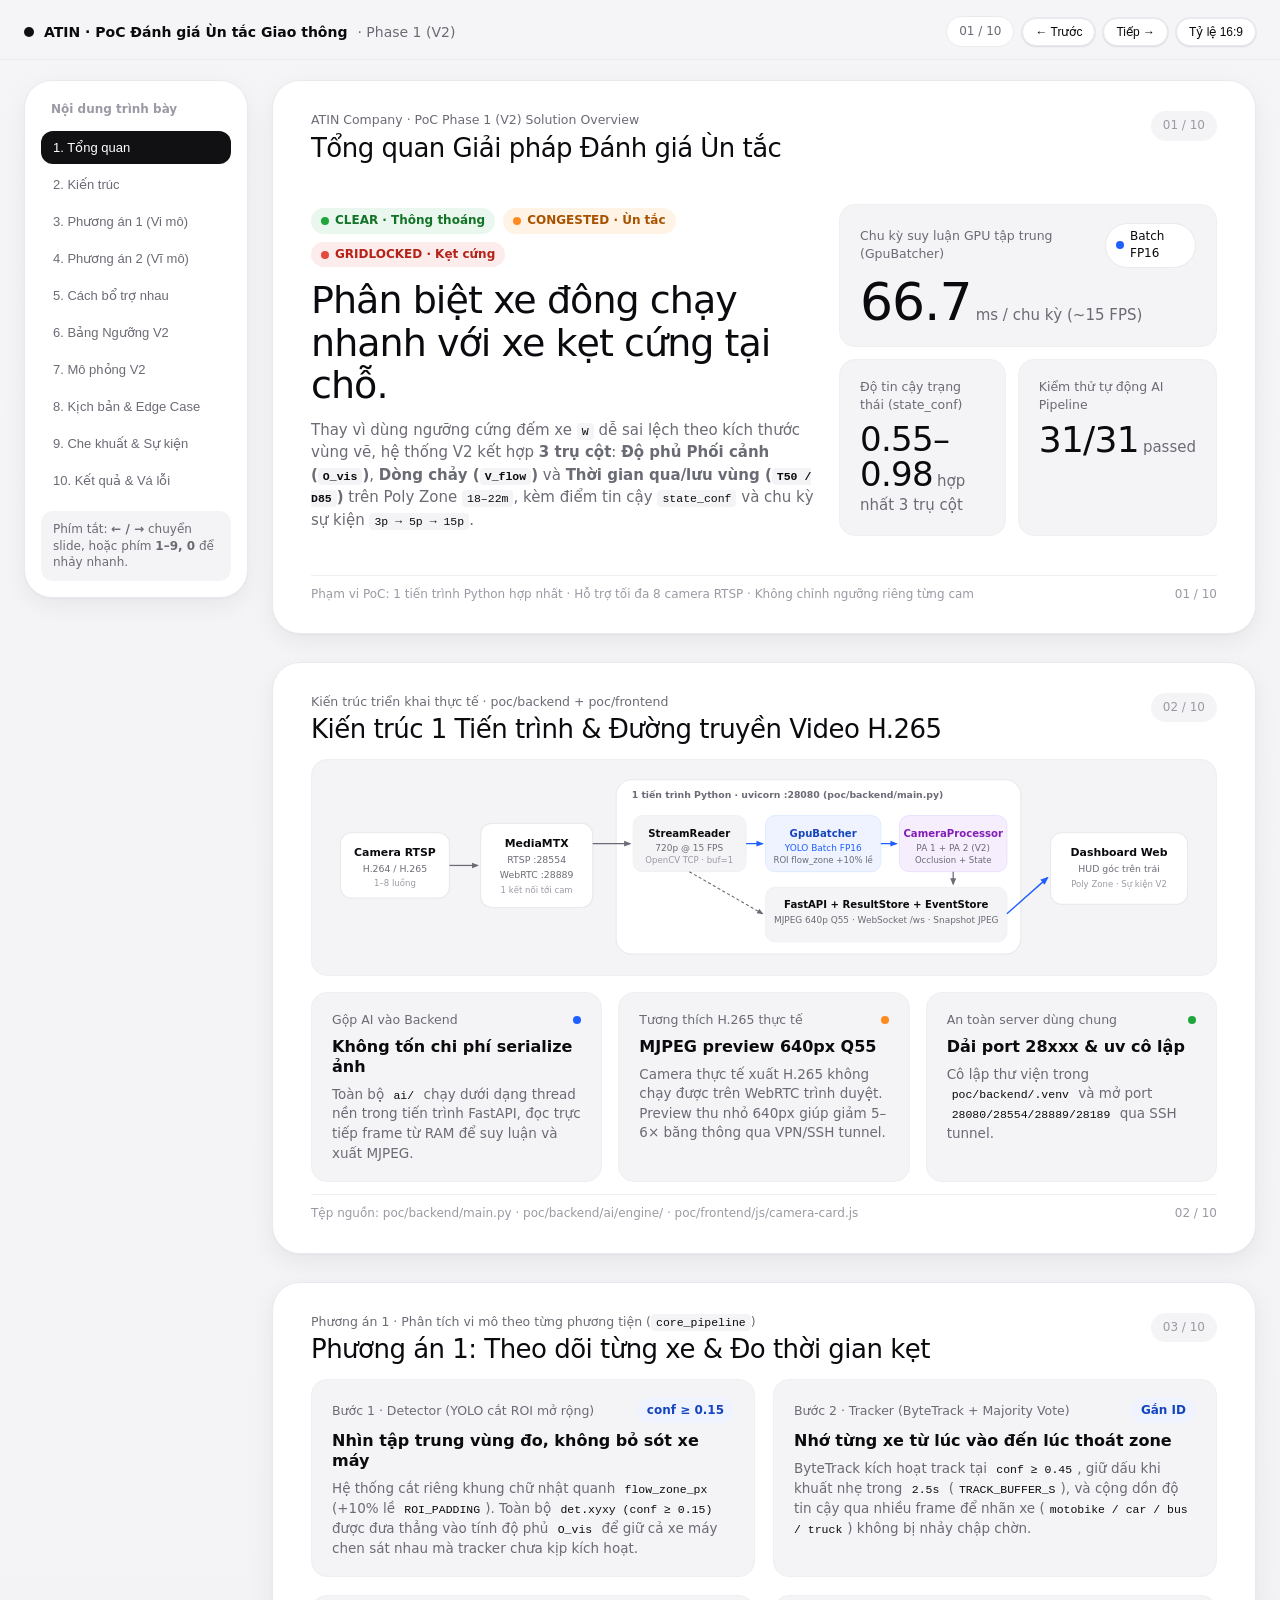
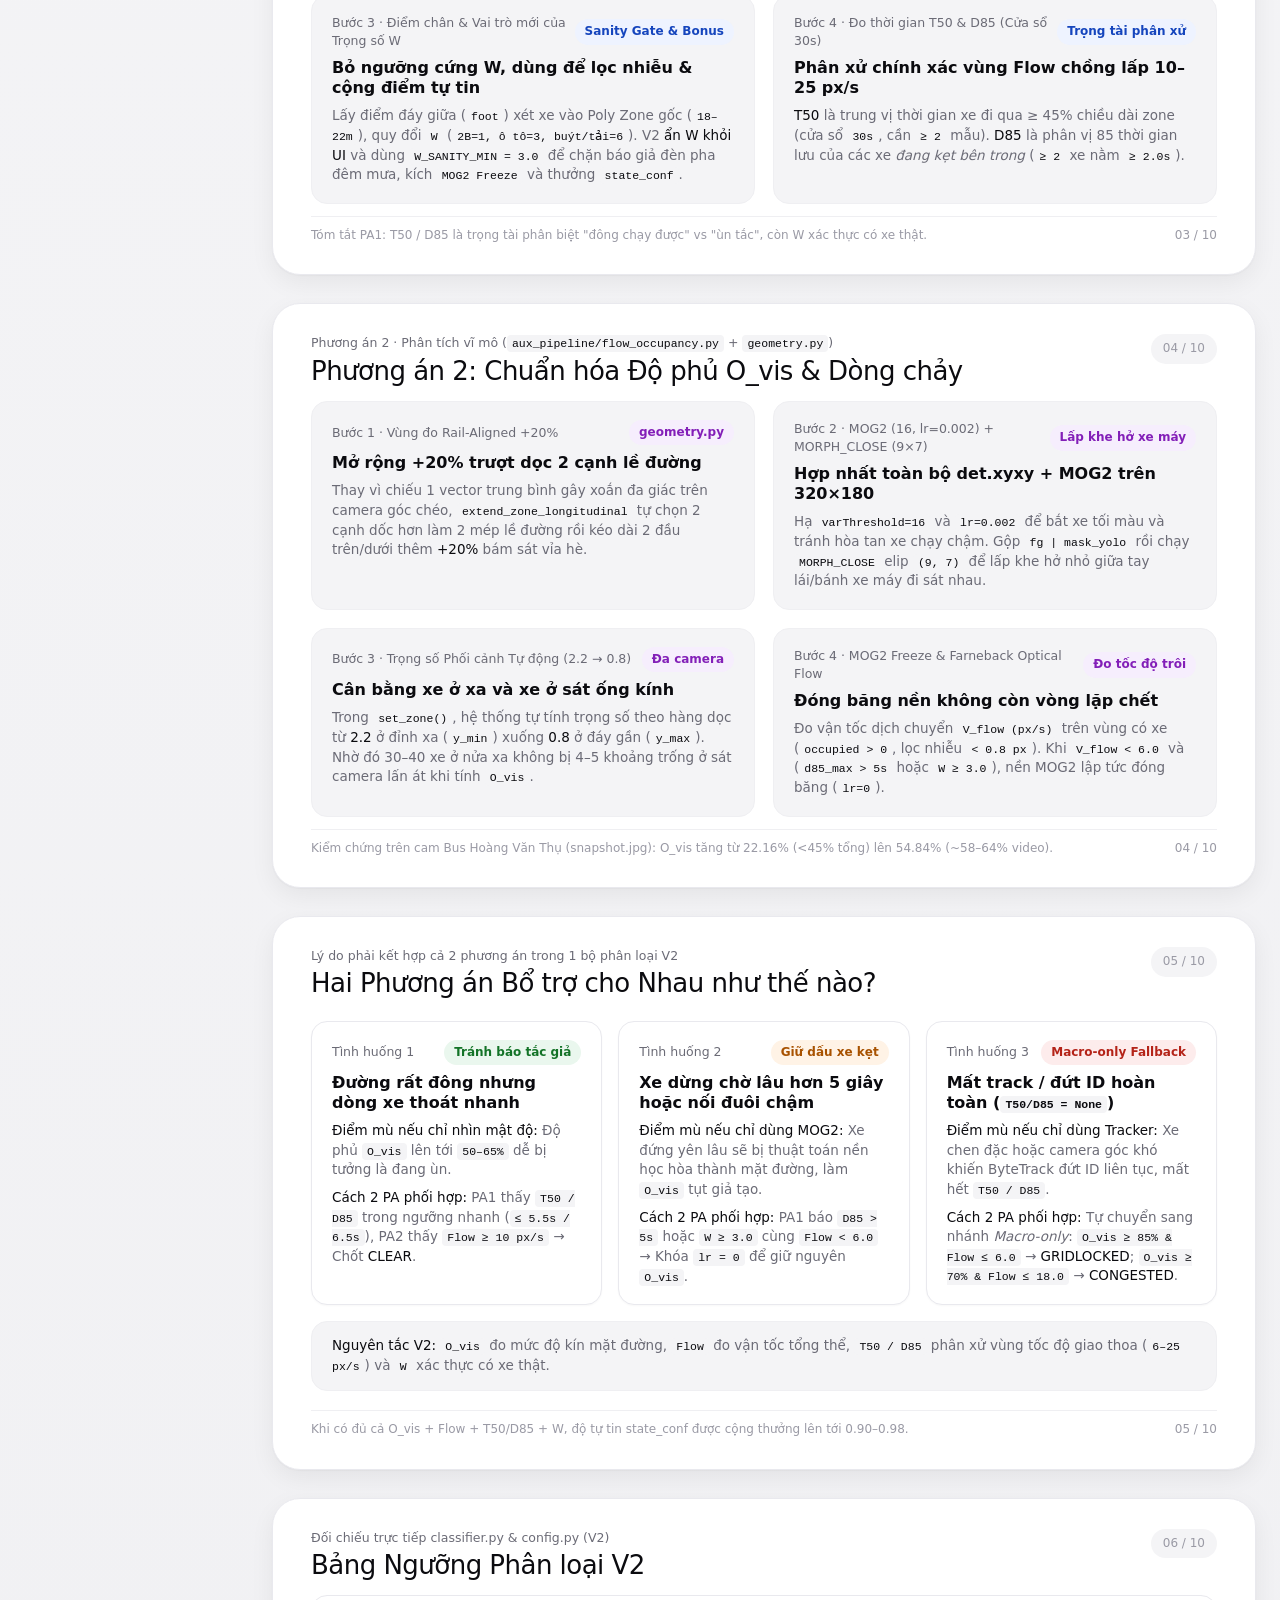
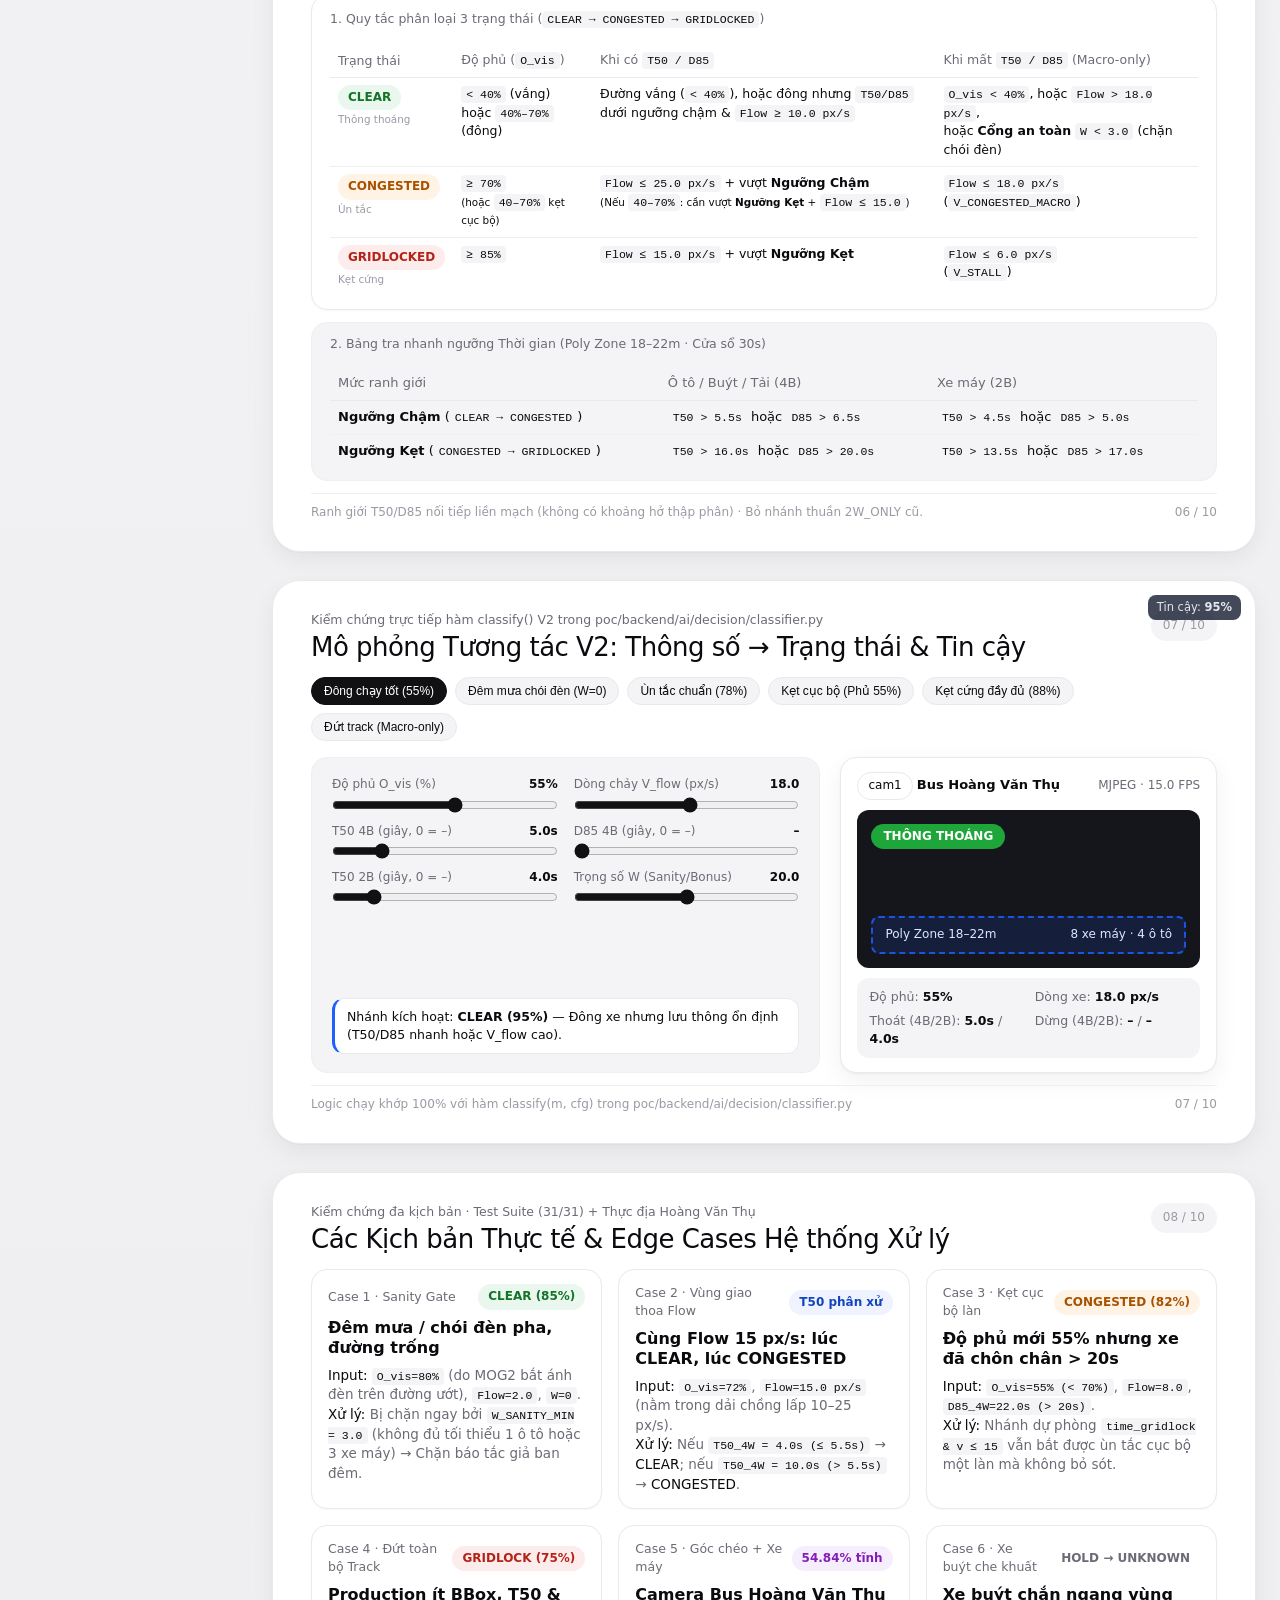
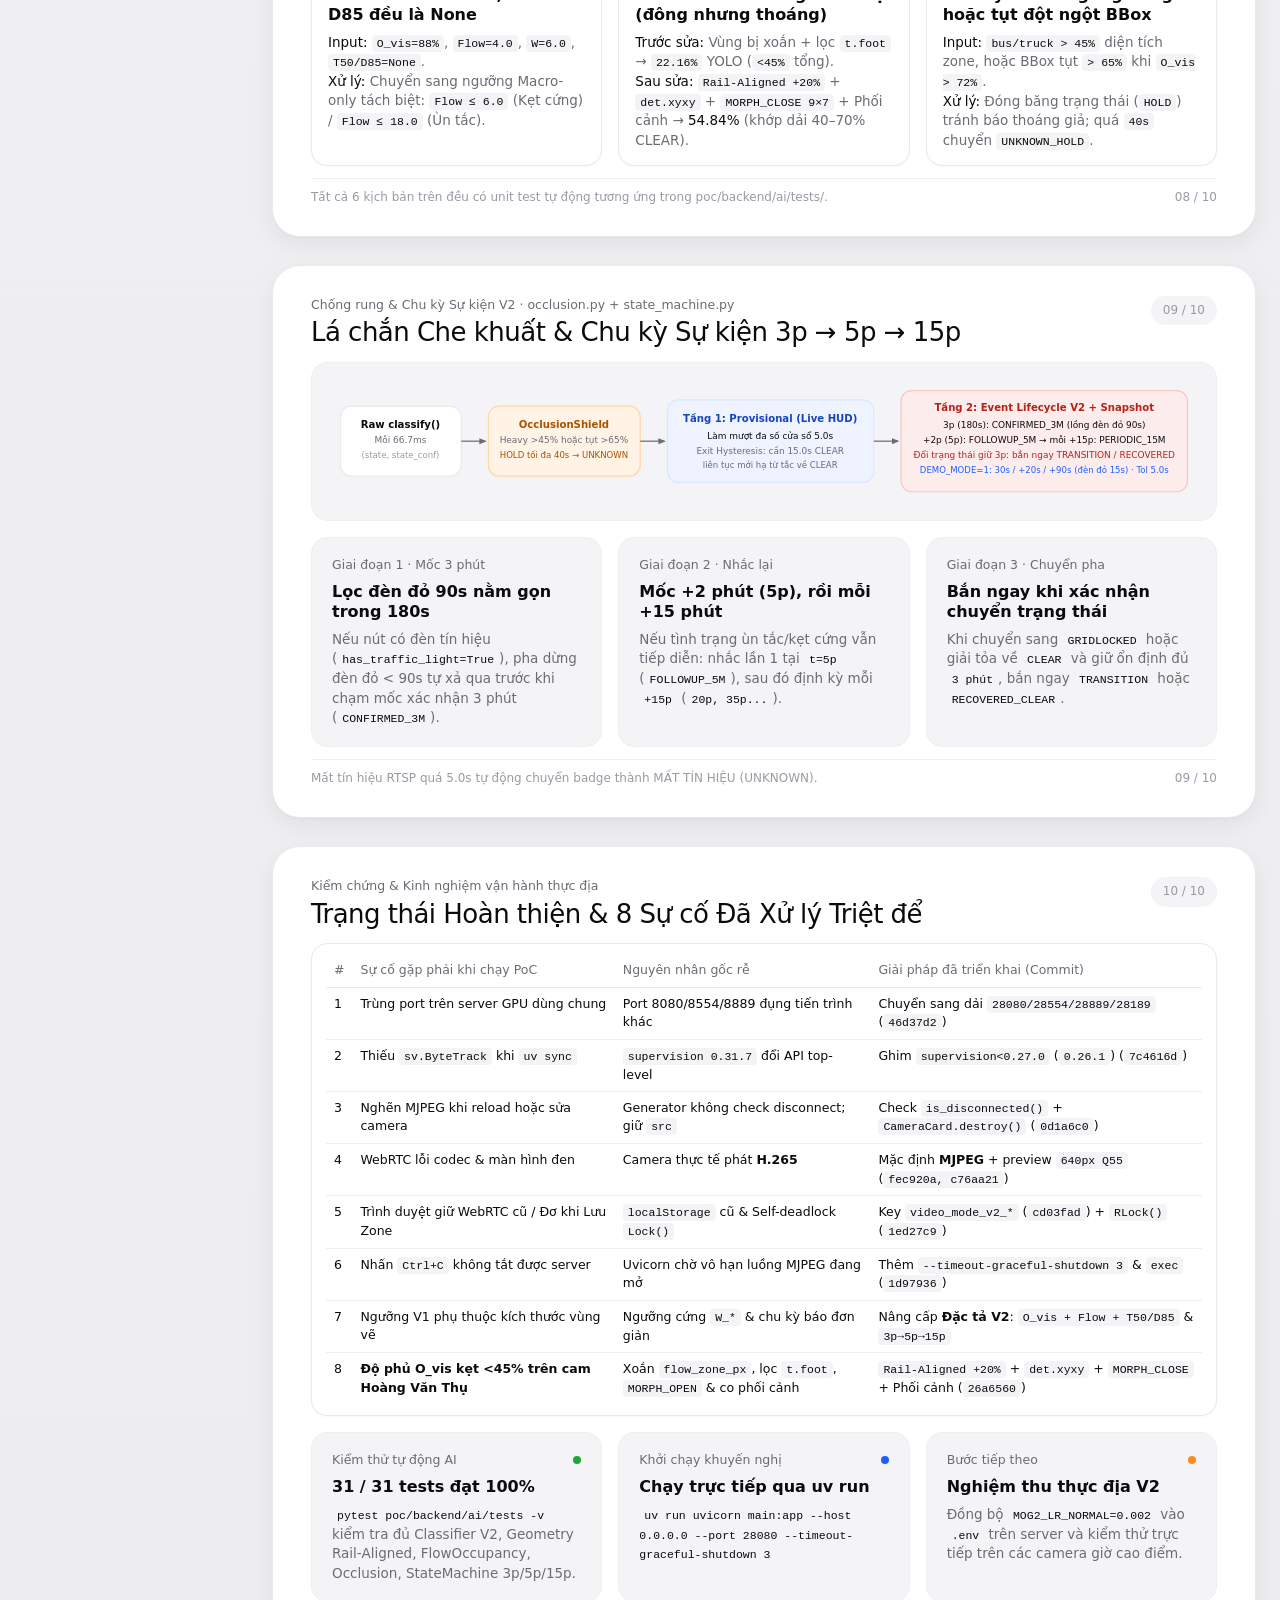
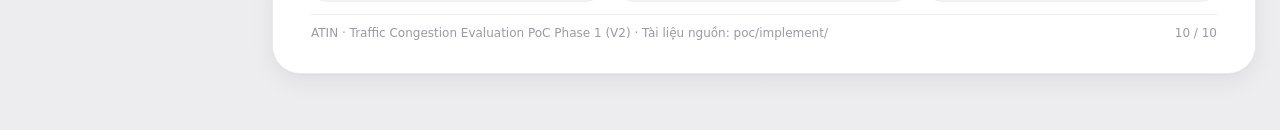
==== commit d1f0aa82: "poc: update V2 presentation deck and refine HUD transparency/metrics" ====
--- a/poc/implement/show/index.html
+++ b/poc/implement/show/index.html
@@ -3,7 +3,7 @@
 <head>
   <meta charset="UTF-8" />
   <meta name="viewport" content="width=device-width, initial-scale=1.0" />
-  <title>PoC Phase 1 — Hệ thống Đánh giá Mức độ Ùn tắc Giao thông</title>
+  <title>PoC Phase 1 (V2) — Hệ thống Đánh giá Mức độ Ùn tắc Giao thông</title>
   <link rel="stylesheet" href="./styles.css" />
 </head>
 <body>
@@ -12,10 +12,10 @@
       <div class="brand">
         <span class="brand-dot"></span>
         <span>ATIN · PoC Đánh giá Ùn tắc Giao thông</span>
-        <span class="brand-sub">· Phase 1 Demo</span>
+        <span class="brand-sub">· Phase 1 (V2)</span>
       </div>
       <div class="deck-controls">
-        <span id="progress-pill" class="progress-pill">01 / 09</span>
+        <span id="progress-pill" class="progress-pill">01 / 10</span>
         <button type="button" class="btn-ctrl" id="btn-prev" title="Slide trước (←)">← Trước</button>
         <button type="button" class="btn-ctrl" id="btn-next" title="Slide tiếp (→)">Tiếp →</button>
         <button type="button" class="btn-ctrl" id="btn-mode">Tỷ lệ 16:9</button>
@@ -32,13 +32,14 @@
         <button type="button" class="slide-pill" data-target="slide-3">3. Phương án 1 (Vi mô)</button>
         <button type="button" class="slide-pill" data-target="slide-4">4. Phương án 2 (Vĩ mô)</button>
         <button type="button" class="slide-pill" data-target="slide-5">5. Cách bổ trợ nhau</button>
-        <button type="button" class="slide-pill" data-target="slide-6">6. Chỉ số &amp; Ngưỡng</button>
-        <button type="button" class="slide-pill" data-target="slide-7">7. Mô phỏng</button>
-        <button type="button" class="slide-pill" data-target="slide-8">8. Che khuất &amp; State</button>
-        <button type="button" class="slide-pill" data-target="slide-9">9. Kết quả &amp; Vá lỗi</button>
+        <button type="button" class="slide-pill" data-target="slide-6">6. Bảng Ngưỡng V2</button>
+        <button type="button" class="slide-pill" data-target="slide-7">7. Mô phỏng V2</button>
+        <button type="button" class="slide-pill" data-target="slide-8">8. Kịch bản &amp; Edge Case</button>
+        <button type="button" class="slide-pill" data-target="slide-9">9. Che khuất &amp; Sự kiện</button>
+        <button type="button" class="slide-pill" data-target="slide-10">10. Kết quả &amp; Vá lỗi</button>
       </nav>
       <div class="sidebar-hint">
-        Phím tắt: <strong>← / →</strong> chuyển slide, hoặc phím <strong>1–9</strong> để nhảy nhanh.
+        Phím tắt: <strong>← / →</strong> chuyển slide, hoặc phím <strong>1–9, 0</strong> để nhảy nhanh.
       </div>
     </aside>
 
@@ -47,10 +48,10 @@
       <section id="slide-1" class="slide" aria-labelledby="s1-title">
         <div class="slide-head">
           <div>
-            <div class="slide-kicker">ATIN Company · PoC Phase 1 Solution Overview</div>
+            <div class="slide-kicker">ATIN Company · PoC Phase 1 (V2) Solution Overview</div>
             <h1 id="s1-title" class="slide-title">Tổng quan Giải pháp Đánh giá Ùn tắc</h1>
           </div>
-          <span class="slide-num">01 / 09</span>
+          <span class="slide-num">01 / 10</span>
         </div>
 
         <div class="slide-body">
@@ -58,14 +59,15 @@
             <div>
               <div class="preset-row" style="margin-bottom: 12px;">
                 <span class="state-pill st-clear"><span class="dot dot-green"></span>CLEAR · Thông thoáng</span>
-                <span class="state-pill st-congested"><span class="dot dot-orange"></span>CONGESTED · Ùn ứ</span>
+                <span class="state-pill st-congested"><span class="dot dot-orange"></span>CONGESTED · Ùn tắc</span>
                 <span class="state-pill st-gridlocked"><span class="dot dot-red"></span>GRIDLOCKED · Kẹt cứng</span>
               </div>
               <h2 class="cover-title">Phân biệt xe đông chạy nhanh với xe kẹt cứng tại chỗ.</h2>
               <p class="cover-sub">
-                Đếm xe đơn thuần dễ báo nhầm khi đường đông nhưng thoát nhanh, hoặc khi xe tải/xe buýt che khuất camera.
-                Hệ thống PoC kết hợp đồng thời <strong>Phương án 1</strong> (theo dõi quỹ đạo &amp; thời gian trong Poly Zone)
-                và <strong>Phương án 2</strong> (độ phủ thị giác MOG2 + vận tốc dòng chảy Farneback).
+                Thay vì dùng ngưỡng cứng đếm xe <code class="mono">W</code> dễ sai lệch theo kích thước vùng vẽ,
+                hệ thống V2 kết hợp <strong>3 trụ cột</strong>: <strong>Độ phủ Phối cảnh (<code class="mono">O_vis</code>)</strong>,
+                <strong>Dòng chảy (<code class="mono">V_flow</code>)</strong> và <strong>Thời gian qua/lưu vùng (<code class="mono">T50 / D85</code>)</strong>
+                trên Poly Zone <code class="mono">18–22m</code>, kèm điểm tin cậy <code class="mono">state_conf</code> và chu kỳ sự kiện <code class="mono">3p → 5p → 15p</code>.
               </p>
             </div>
 
@@ -80,20 +82,20 @@
                 </div>
               </div>
               <div class="card-soft">
-                <div class="card-label"><span>Đầu vào chuẩn hóa</span></div>
-                <div><span class="hero-num" style="font-size:36px;">720p</span><span class="hero-unit">buffer = 1</span></div>
+                <div class="card-label"><span>Độ tin cậy trạng thái (state_conf)</span></div>
+                <div><span class="hero-num" style="font-size:34px;">0.55–0.98</span><span class="hero-unit">hợp nhất 3 trụ cột</span></div>
               </div>
               <div class="card-soft">
-                <div class="card-label"><span>Kiểm thử tự động</span></div>
-                <div><span class="hero-num" style="font-size:36px;">25/25</span><span class="hero-unit">passed</span></div>
-              </div>
-            </div>
-          </div>
-        </div>
-
-        <div class="slide-foot">
-          <span>Phạm vi PoC: 1 tiến trình Python hợp nhất · Hỗ trợ tối đa 8 camera RTSP</span>
-          <span>01 / 09</span>
+                <div class="card-label"><span>Kiểm thử tự động AI Pipeline</span></div>
+                <div><span class="hero-num" style="font-size:36px;">31/31</span><span class="hero-unit">passed</span></div>
+              </div>
+            </div>
+          </div>
+        </div>
+
+        <div class="slide-foot">
+          <span>Phạm vi PoC: 1 tiến trình Python hợp nhất · Hỗ trợ tối đa 8 camera RTSP · Không chỉnh ngưỡng riêng từng cam</span>
+          <span>01 / 10</span>
         </div>
       </section>
 
@@ -104,7 +106,7 @@
             <div class="slide-kicker">Kiến trúc triển khai thực tế · poc/backend + poc/frontend</div>
             <h2 id="s2-title" class="slide-title">Kiến trúc 1 Tiến trình &amp; Đường truyền Video H.265</h2>
           </div>
-          <span class="slide-num">02 / 09</span>
+          <span class="slide-num">02 / 10</span>
         </div>
 
         <div class="slide-body">
@@ -141,11 +143,11 @@
               <rect x="562" y="56" width="148" height="72" rx="12" fill="#EEF3FF" stroke="#D9E8FF"></rect>
               <text x="636" y="84" text-anchor="middle" font-size="13" font-weight="600" fill="#1545BD">GpuBatcher</text>
               <text x="636" y="102" text-anchor="middle" font-size="11.5" fill="#1F5FFF">YOLO Batch FP16</text>
-              <text x="636" y="117" text-anchor="middle" font-size="11" fill="#6B6B76">ROI crop + 10% lề</text>
+              <text x="636" y="117" text-anchor="middle" font-size="11" fill="#6B6B76">ROI flow_zone +10% lề</text>
 
               <rect x="734" y="56" width="138" height="72" rx="12" fill="#F6EEFD" stroke="#E6DDFB"></rect>
               <text x="803" y="84" text-anchor="middle" font-size="13" font-weight="600" fill="#831FB8">CameraProcessor</text>
-              <text x="803" y="102" text-anchor="middle" font-size="11.5" fill="#6B6B76">PA 1 + PA 2</text>
+              <text x="803" y="102" text-anchor="middle" font-size="11.5" fill="#6B6B76">PA 1 + PA 2 (V2)</text>
               <text x="803" y="117" text-anchor="middle" font-size="11" fill="#6B6B76">Occlusion + State</text>
 
               <rect x="562" y="148" width="310" height="70" rx="12" fill="#F4F4F6" stroke="#EFEFF2"></rect>
@@ -154,8 +156,8 @@
 
               <rect x="928" y="78" width="176" height="92" rx="14" fill="#FFFFFF" stroke="#E9E9EE" stroke-width="1.5"></rect>
               <text x="1016" y="108" text-anchor="middle" font-size="14" font-weight="600" fill="#0B0B0F">Dashboard Web</text>
-              <text x="1016" y="129" text-anchor="middle" font-size="12" fill="#6B6B76">MJPEG + Canvas BBox</text>
-              <text x="1016" y="148" text-anchor="middle" font-size="11" fill="#9A9AA5">Vẽ Poly Zone · Sự kiện</text>
+              <text x="1016" y="129" text-anchor="middle" font-size="12" fill="#6B6B76">HUD góc trên trái</text>
+              <text x="1016" y="148" text-anchor="middle" font-size="11" fill="#9A9AA5">Poly Zone · Sự kiện V2</text>
 
               <line x1="156" y1="120" x2="192" y2="120" stroke="#6B6B76" stroke-width="1.6" marker-end="url(#arrow)"></line>
               <line x1="340" y1="92" x2="388" y2="92" stroke="#6B6B76" stroke-width="1.6" marker-end="url(#arrow)"></line>
@@ -187,121 +189,119 @@
         </div>
 
         <div class="slide-foot">
-          <span>Tệp nguồn: poc/backend/main.py · poc/backend/mediamtx.py · poc/backend/ai/engine/</span>
-          <span>02 / 09</span>
-        </div>
-      </section>
-
-      <!-- SLIDE 3: OPTION 1 DEDICATED (PLAIN LANGUAGE) -->
+          <span>Tệp nguồn: poc/backend/main.py · poc/backend/ai/engine/ · poc/frontend/js/camera-card.js</span>
+          <span>02 / 10</span>
+        </div>
+      </section>
+
+      <!-- SLIDE 3: OPTION 1 DEDICATED -->
       <section id="slide-3" class="slide" aria-labelledby="s3-title">
         <div class="slide-head">
           <div>
             <div class="slide-kicker">Phương án 1 · Phân tích vi mô theo từng phương tiện (<code class="mono">core_pipeline</code>)</div>
             <h2 id="s3-title" class="slide-title">Phương án 1: Theo dõi từng xe &amp; Đo thời gian kẹt</h2>
           </div>
-          <span class="slide-num">03 / 09</span>
+          <span class="slide-num">03 / 10</span>
         </div>
 
         <div class="slide-body">
           <div class="grid-2">
             <div class="card-soft">
-              <div class="card-label"><span>Bước 1 · Detector (YOLO cắt đúng vùng xem)</span><span class="state-pill st-blue">Nhận diện xe</span></div>
-              <div class="title-md">Chỉ nhìn vùng đường cần đo, không nhìn lan man</div>
-              <p class="body-txt">
-                Thay vì đưa cả khung hình rộng vào AI, hệ thống <strong>cắt riêng khung chữ nhật quanh vùng đo mở rộng (<code class="mono">flow_zone_px</code> +10% lề)</strong>.
-                Cách này giúp xe ở xa trông to rõ hơn và loại bỏ xe đỗ trên vỉa hè hoặc làn đối diện.
-                Ngưỡng phát hiện đặt thấp (<code class="mono">conf=0.15</code>) để không bỏ sót xe máy đi chen sát nhau.
-              </p>
-            </div>
-
-            <div class="card-soft">
-              <div class="card-label"><span>Bước 2 · Tracker (ByteTrack + Bầu chọn nhãn)</span><span class="state-pill st-blue">Gắn ID xuyên suốt</span></div>
-              <div class="title-md">Nhớ mặt từng chiếc xe từ lúc vào đến lúc ra</div>
-              <p class="body-txt">
-                ByteTrack cấp cho mỗi xe một <strong>mã ID cố định</strong> để đo được chiếc xe đó đã nằm trong vùng bao lâu.
-                Nếu xe bị khuất nhẹ trong ~2.5 giây vẫn giữ được ID cũ. Ngoài ra, hệ thống <strong>cộng dồn độ tin cậy qua nhiều khung hình</strong> (bầu chọn đa số) để nhãn xe không bị nhảy chập chờn giữa ô tô con và xe tải.
-              </p>
-            </div>
-
-            <div class="card-soft">
-              <div class="card-label"><span>Bước 3 · Điểm chân &amp; Quy đổi trọng số (W)</span><span class="state-pill st-blue">Đo mật độ thực</span></div>
-              <div class="title-md">1 xe buýt choán chỗ bằng 6 xe máy</div>
-              <p class="body-txt">
-                Hệ thống lấy <strong>điểm đáy giữa khung xe (bánh xe chạm đất)</strong> để xét xe đã vào Poly Zone hay chưa, tránh trường hợp nóc xe cao bị tính nhầm sang làn khác.
-                Sau đó quy đổi theo độ chiếm chỗ: <strong>xe máy = 1, ô tô = 3, xe buýt/tải = 6</strong> rồi cộng lại thành chỉ số <strong>W</strong>.
-              </p>
-            </div>
-
-            <div class="card-soft">
-              <div class="card-label"><span>Bước 4 · Đo thời gian qua vùng (T50 &amp; D85)</span><span class="state-pill st-blue">Phân biệt đi vs. đứng</span></div>
-              <div class="title-md">Đo cả xe đã thoát qua lẫn xe đang kẹt tại chỗ</div>
-              <p class="body-txt">
-                <strong>T50</strong> là thời gian trung bình để xe đi <em>xuyên qua</em> vùng (lọc bỏ các đoạn track ngắn bị đứt giữa chừng).
-                Còn khi đường tắc cứng đến mức chưa có xe nào thoát ra được, <strong>D85</strong> sẽ đo xem các xe <em>đang mắc kẹt bên trong</em> đã đứng im bao lâu.
-              </p>
-            </div>
-          </div>
-        </div>
-
-        <div class="slide-foot">
-          <span>Tóm tắt PA1: Biết chính xác có bao nhiêu 2B/4B trong vùng và mỗi xe đang di chuyển nhanh hay đứng im bao lâu.</span>
-          <span>03 / 09</span>
-        </div>
-      </section>
-
-      <!-- SLIDE 4: OPTION 2 DEDICATED (PLAIN LANGUAGE) -->
+              <div class="card-label"><span>Bước 1 · Detector (YOLO cắt ROI mở rộng)</span><span class="state-pill st-blue">conf ≥ 0.15</span></div>
+              <div class="title-md">Nhìn tập trung vùng đo, không bỏ sót xe máy</div>
+              <p class="body-txt">
+                Hệ thống cắt riêng khung chữ nhật quanh <code class="mono">flow_zone_px</code> (+10% lề <code class="mono">ROI_PADDING</code>).
+                Toàn bộ <code class="mono">det.xyxy (conf ≥ 0.15)</code> được đưa thẳng vào tính độ phủ <code class="mono">O_vis</code> để giữ cả xe máy chen sát nhau mà tracker chưa kịp kích hoạt.
+              </p>
+            </div>
+
+            <div class="card-soft">
+              <div class="card-label"><span>Bước 2 · Tracker (ByteTrack + Majority Vote)</span><span class="state-pill st-blue">Gắn ID</span></div>
+              <div class="title-md">Nhớ từng xe từ lúc vào đến lúc thoát zone</div>
+              <p class="body-txt">
+                ByteTrack kích hoạt track tại <code class="mono">conf ≥ 0.45</code>, giữ dấu khi khuất nhẹ trong <code class="mono">2.5s</code> (<code class="mono">TRACK_BUFFER_S</code>),
+                và cộng dồn độ tin cậy qua nhiều frame để nhãn xe (<code class="mono">motobike / car / bus / truck</code>) không bị nhảy chập chờn.
+              </p>
+            </div>
+
+            <div class="card-soft">
+              <div class="card-label"><span>Bước 3 · Điểm chân &amp; Vai trò mới của Trọng số W</span><span class="state-pill st-blue">Sanity Gate &amp; Bonus</span></div>
+              <div class="title-md">Bỏ ngưỡng cứng W, dùng để lọc nhiễu &amp; cộng điểm tự tin</div>
+              <p class="body-txt">
+                Lấy điểm đáy giữa (<code class="mono">foot</code>) xét xe vào Poly Zone gốc (<code class="mono">18–22m</code>), quy đổi <code class="mono">W</code> (<code class="mono">2B=1, ô tô=3, buýt/tải=6</code>).
+                V2 <strong>ẩn W khỏi UI</strong> và dùng <code class="mono">W_SANITY_MIN = 3.0</code> để chặn báo giả đèn pha đêm mưa, kích <code class="mono">MOG2 Freeze</code> và thưởng <code class="mono">state_conf</code>.
+              </p>
+            </div>
+
+            <div class="card-soft">
+              <div class="card-label"><span>Bước 4 · Đo thời gian T50 &amp; D85 (Cửa sổ 30s)</span><span class="state-pill st-blue">Trọng tài phân xử</span></div>
+              <div class="title-md">Phân xử chính xác vùng Flow chồng lấp 10–25 px/s</div>
+              <p class="body-txt">
+                <strong>T50</strong> là trung vị thời gian xe đi qua ≥ 45% chiều dài zone (cửa sổ <code class="mono">30s</code>, cần <code class="mono">≥ 2</code> mẫu).
+                <strong>D85</strong> là phân vị 85 thời gian lưu của các xe <em>đang kẹt bên trong</em> (<code class="mono">≥ 2</code> xe nằm <code class="mono">≥ 2.0s</code>).
+              </p>
+            </div>
+          </div>
+        </div>
+
+        <div class="slide-foot">
+          <span>Tóm tắt PA1: T50 / D85 là trọng tài phân biệt "đông chạy được" vs "ùn tắc", còn W xác thực có xe thật.</span>
+          <span>03 / 10</span>
+        </div>
+      </section>
+
+      <!-- SLIDE 4: OPTION 2 DEDICATED (UPDATED WITH RAIL-ALIGNED + MORPH_CLOSE + PERSPECTIVE) -->
       <section id="slide-4" class="slide" aria-labelledby="s4-title">
         <div class="slide-head">
           <div>
-            <div class="slide-kicker">Phương án 2 · Phân tích vĩ mô toàn vùng (<code class="mono">aux_pipeline</code>)</div>
-            <h2 id="s4-title" class="slide-title">Phương án 2: Nhìn toàn cảnh Độ phủ &amp; Dòng chảy</h2>
-          </div>
-          <span class="slide-num">04 / 09</span>
+            <div class="slide-kicker">Phương án 2 · Phân tích vĩ mô (<code class="mono">aux_pipeline/flow_occupancy.py</code> + <code class="mono">geometry.py</code>)</div>
+            <h2 id="s4-title" class="slide-title">Phương án 2: Chuẩn hóa Độ phủ O_vis &amp; Dòng chảy</h2>
+          </div>
+          <span class="slide-num">04 / 10</span>
         </div>
 
         <div class="slide-body">
           <div class="grid-2">
             <div class="card-soft">
-              <div class="card-label"><span>Bước 1 · Thu nhỏ khung hình 320×180</span><span class="state-pill st-purple">Siêu nhẹ CPU</span></div>
-              <div class="title-md">Không cần nhận diện từng xe, chỉ nhìn mảng tổng thể</div>
-              <p class="body-txt">
-                Thay vì cố tách từng chiếc xe khi chúng dính chùm vào nhau, Phương án 2 thu nhỏ ảnh về <strong>320×180</strong>.
-                Ở kích thước này, các phép toán xử lý ảnh chạy cực nhanh trên CPU (~1–2 ms/camera) mà vẫn giữ nguyên bức tranh toàn cảnh mặt đường.
-              </p>
-            </div>
-
-            <div class="card-soft">
-              <div class="card-label"><span>Bước 2 · Tách nền MOG2 + Hợp nhất BBox (Phủ)</span><span class="state-pill st-purple">Đo độ đặc kín</span></div>
-              <div class="title-md">Mặt đường đang bị xe che kín bao nhiêu phần trăm?</div>
-              <p class="body-txt">
-                Thuật toán <strong>MOG2</strong> học nền đường trống theo thời gian và tự loại bỏ bóng nắng/bóng xe.
-                Sau đó lấy phần hợp giữa mảng xe của MOG2 và các khung xe YOLO trên vùng <strong><code class="mono">flow_zone_px</code></strong> (kéo giãn +20% dọc trục đường ở cả 2 đầu trên/dưới, giữ nguyên bề ngang) để tính độ phủ <strong>Phủ / O_vis</strong> (0–100%).
-              </p>
-            </div>
-
-            <div class="card-soft">
-              <div class="card-label"><span>Bước 3 · Đóng băng học nền (MOG2 Freeze)</span><span class="state-pill st-purple">Chống "tàng hình" xe</span></div>
-              <div class="title-md">Giữ nguyên dấu vết khi xe kẹt đứng yên quá lâu</div>
-              <p class="body-txt">
-                Nhược điểm cố hữu của tách nền tự động là: nếu một chiếc xe đứng im quá lâu, hệ thống sẽ tưởng đó là... mặt đường trống và xóa mất.
-                Khi thấy dòng xe đứng yên và có xe kẹt &gt; 5 giây, hệ thống <strong>tạm khóa việc học nền</strong> để giữ nguyên hình hài đám đông đang kẹt.
-              </p>
-            </div>
-
-            <div class="card-soft">
-              <div class="card-label"><span>Bước 4 · Dòng chảy quang học (Farneback Flow)</span><span class="state-pill st-purple">Đo tốc độ trôi</span></div>
-              <div class="title-md">Cả đám đông đang trôi đi hay đang đứng chết?</div>
-              <p class="body-txt">
-                Thuật toán <strong>Optical Flow</strong> so sánh 2 khung hình liên tiếp trên những vùng đang có xe, đo xem các điểm ảnh dịch chuyển trung bình bao nhiêu pixel mỗi giây (<strong>Flow / V_flow</strong>),
-                giúp phân biệt ngay dòng xe đông nhưng đang chạy với dòng xe đang đứng bánh.
-              </p>
-            </div>
-          </div>
-        </div>
-
-        <div class="slide-foot">
-          <span>Tóm tắt PA2: Không phụ thuộc vào việc ByteTrack có giữ được ID hay không — luôn nhìn thấy độ kín và tốc độ dòng xe.</span>
-          <span>04 / 09</span>
+              <div class="card-label"><span>Bước 1 · Vùng đo Rail-Aligned +20%</span><span class="state-pill st-purple">geometry.py</span></div>
+              <div class="title-md">Mở rộng +20% trượt dọc 2 cạnh lề đường</div>
+              <p class="body-txt">
+                Thay vì chiếu 1 vector trung bình gây xoắn đa giác trên camera góc chéo, <code class="mono">extend_zone_longitudinal</code> tự chọn 2 cạnh dốc hơn làm 2 mép lề đường rồi kéo dài 2 đầu trên/dưới thêm <strong>+20%</strong> bám sát vỉa hè.
+              </p>
+            </div>
+
+            <div class="card-soft">
+              <div class="card-label"><span>Bước 2 · MOG2 (16, lr=0.002) + MORPH_CLOSE (9×7)</span><span class="state-pill st-purple">Lấp khe hở xe máy</span></div>
+              <div class="title-md">Hợp nhất toàn bộ det.xyxy + MOG2 trên 320×180</div>
+              <p class="body-txt">
+                Hạ <code class="mono">varThreshold=16</code> và <code class="mono">lr=0.002</code> để bắt xe tối màu và tránh hòa tan xe chạy chậm.
+                Gộp <code class="mono">fg | mask_yolo</code> rồi chạy <code class="mono">MORPH_CLOSE</code> elip <code class="mono">(9, 7)</code> để lấp khe hở nhỏ giữa tay lái/bánh xe máy đi sát nhau.
+              </p>
+            </div>
+
+            <div class="card-soft">
+              <div class="card-label"><span>Bước 3 · Trọng số Phối cảnh Tự động (2.2 → 0.8)</span><span class="state-pill st-purple">Đa camera</span></div>
+              <div class="title-md">Cân bằng xe ở xa và xe ở sát ống kính</div>
+              <p class="body-txt">
+                Trong <code class="mono">set_zone()</code>, hệ thống tự tính trọng số theo hàng dọc từ <strong>2.2</strong> ở đỉnh xa (<code class="mono">y_min</code>) xuống <strong>0.8</strong> ở đáy gần (<code class="mono">y_max</code>).
+                Nhờ đó 30–40 xe ở nửa xa không bị 4–5 khoảng trống ở sát camera lấn át khi tính <code class="mono">O_vis</code>.
+              </p>
+            </div>
+
+            <div class="card-soft">
+              <div class="card-label"><span>Bước 4 · MOG2 Freeze &amp; Farneback Optical Flow</span><span class="state-pill st-purple">Đo tốc độ trôi</span></div>
+              <div class="title-md">Đóng băng nền không còn vòng lặp chết</div>
+              <p class="body-txt">
+                Đo vận tốc dịch chuyển <code class="mono">V_flow (px/s)</code> trên vùng có xe (<code class="mono">occupied &gt; 0</code>, lọc nhiễu <code class="mono">&lt; 0.8 px</code>).
+                Khi <code class="mono">V_flow &lt; 6.0</code> và (<code class="mono">d85_max &gt; 5s</code> hoặc <code class="mono">W ≥ 3.0</code>), nền MOG2 lập tức đóng băng (<code class="mono">lr=0</code>).
+              </p>
+            </div>
+          </div>
+        </div>
+
+        <div class="slide-foot">
+          <span>Kiểm chứng trên cam Bus Hoàng Văn Thụ (snapshot.jpg): O_vis tăng từ 22.16% (&lt;45% tổng) lên 54.84% (~58–64% video).</span>
+          <span>04 / 10</span>
         </div>
       </section>
 
@@ -309,302 +309,383 @@
       <section id="slide-5" class="slide" aria-labelledby="s5-title">
         <div class="slide-head">
           <div>
-            <div class="slide-kicker">Lý do phải kết hợp cả 2 phương án trong 1 bộ phân loại</div>
+            <div class="slide-kicker">Lý do phải kết hợp cả 2 phương án trong 1 bộ phân loại V2</div>
             <h2 id="s5-title" class="slide-title">Hai Phương án Bổ trợ cho Nhau như thế nào?</h2>
           </div>
-          <span class="slide-num">05 / 09</span>
+          <span class="slide-num">05 / 10</span>
         </div>
 
         <div class="slide-body">
           <div class="grid-3">
             <div class="card-white">
               <div class="card-label"><span>Tình huống 1</span><span class="state-pill st-clear">Tránh báo tắc giả</span></div>
-              <div class="title-md">Đường rất đông xe nhưng dòng xe thoát nhanh</div>
-              <p class="body-txt">
-                <strong>Điểm mù nếu chỉ đếm xe:</strong> Số lượng và mật độ <code class="mono">W</code> rất cao, dễ bị kết luận nhầm là ùn tắc.
-              </p>
-              <p class="body-txt">
-                <strong>Cách 2 PA phối hợp:</strong> PA1 thấy thời gian đi qua vùng (<code class="mono">T50</code>) ngắn, PA2 thấy tốc độ dòng chảy (<code class="mono">Flow</code>) cao → Kết luận đúng là <strong>THÔNG THOÁNG</strong>.
+              <div class="title-md">Đường rất đông nhưng dòng xe thoát nhanh</div>
+              <p class="body-txt">
+                <strong>Điểm mù nếu chỉ nhìn mật độ:</strong> Độ phủ <code class="mono">O_vis</code> lên tới <code class="mono">50–65%</code> dễ bị tưởng là đang ùn.
+              </p>
+              <p class="body-txt">
+                <strong>Cách 2 PA phối hợp:</strong> PA1 thấy <code class="mono">T50 / D85</code> trong ngưỡng nhanh (<code class="mono">≤ 5.5s / 6.5s</code>), PA2 thấy <code class="mono">Flow ≥ 10 px/s</code> → Chốt <strong>CLEAR</strong>.
               </p>
             </div>
 
             <div class="card-white">
-              <div class="card-label"><span>Tình huống 2</span><span class="state-pill st-congested">Giữ dấu xe kẹt lâu</span></div>
-              <div class="title-md">Xe dừng chờ lâu hơn 5–10 giây</div>
-              <p class="body-txt">
-                <strong>Điểm mù nếu chỉ dùng MOG2 (PA2):</strong> Xe đứng yên lâu sẽ bị thuật toán nền học hòa thành mặt đường, làm chỉ số độ phủ tụt xuống ảo.
-              </p>
-              <p class="body-txt">
-                <strong>Cách 2 PA phối hợp:</strong> PA1 đo được thời gian xe nằm im (<code class="mono">D85 &gt; 5s</code>) và kết hợp với <code class="mono">Flow</code> thấp để ra lệnh <strong>đóng băng nền MOG2</strong>, giữ nguyên độ phủ thực tế.
+              <div class="card-label"><span>Tình huống 2</span><span class="state-pill st-congested">Giữ dấu xe kẹt</span></div>
+              <div class="title-md">Xe dừng chờ lâu hơn 5 giây hoặc nối đuôi chậm</div>
+              <p class="body-txt">
+                <strong>Điểm mù nếu chỉ dùng MOG2:</strong> Xe đứng yên lâu sẽ bị thuật toán nền học hòa thành mặt đường, làm <code class="mono">O_vis</code> tụt giả tạo.
+              </p>
+              <p class="body-txt">
+                <strong>Cách 2 PA phối hợp:</strong> PA1 báo <code class="mono">D85 &gt; 5s</code> hoặc <code class="mono">W ≥ 3.0</code> cùng <code class="mono">Flow &lt; 6.0</code> → Khóa <code class="mono">lr = 0</code> để giữ nguyên <code class="mono">O_vis</code>.
               </p>
             </div>
 
             <div class="card-white">
-              <div class="card-label"><span>Tình huống 3</span><span class="state-pill st-gridlocked">Cứu nguy đứt Track</span></div>
-              <div class="title-md">Xe xếp lớp đặc kín hoặc che khuất nặng</div>
-              <p class="body-txt">
-                <strong>Điểm mù nếu chỉ dùng Tracker (PA1):</strong> Xe máy len lỏi, xe lớn che nhau làm ByteTrack liên tục mất và tạo ID mới, khiến <code class="mono">T50/D85</code> bị trống.
-              </p>
-              <p class="body-txt">
-                <strong>Cách 2 PA phối hợp:</strong> Nhánh <em>Macro Rescue</em> dùng PA2 thấy mặt đường kín đặc (<code class="mono">Phủ ≥ 80%</code>) và đứng im (<code class="mono">Flow ≤ 1</code>) → Vẫn chốt đúng <strong>KẸT CỨNG</strong>.
+              <div class="card-label"><span>Tình huống 3</span><span class="state-pill st-gridlocked">Macro-only Fallback</span></div>
+              <div class="title-md">Mất track / đứt ID hoàn toàn (<code class="mono">T50/D85 = None</code>)</div>
+              <p class="body-txt">
+                <strong>Điểm mù nếu chỉ dùng Tracker:</strong> Xe chen đặc hoặc camera góc khó khiến ByteTrack đứt ID liên tục, mất hết <code class="mono">T50 / D85</code>.
+              </p>
+              <p class="body-txt">
+                <strong>Cách 2 PA phối hợp:</strong> Tự chuyển sang nhánh <em>Macro-only</em>: <code class="mono">O_vis ≥ 85% &amp; Flow ≤ 6.0</code> → <strong>GRIDLOCKED</strong>; <code class="mono">O_vis ≥ 70% &amp; Flow ≤ 18.0</code> → <strong>CONGESTED</strong>.
               </p>
             </div>
           </div>
 
           <div class="card-soft" style="flex-direction: row; align-items: center; justify-content: space-between; padding: 14px 20px;">
             <div class="body-txt">
-              <strong>Nguyên tắc cốt lõi:</strong> Phương án 1 trả lời <em>"Xe loại gì, ở lại bao lâu?"</em> — Phương án 2 trả lời <em>"Mặt đường kín tới đâu, cả dòng có đang trôi không?"</em>. Chỉ khi cả hai đồng thuận mới chốt ùn tắc.
-            </div>
-          </div>
-        </div>
-
-        <div class="slide-foot">
-          <span>Sự kết hợp giúp hệ thống vừa chính xác ở góc camera thoáng, vừa bền bỉ khi giờ cao điểm đông đặc.</span>
-          <span>05 / 09</span>
-        </div>
-      </section>
-
-      <!-- SLIDE 6: CAMERA CARD METRICS & THRESHOLD TABLE -->
+              <strong>Nguyên tắc V2:</strong> <code class="mono">O_vis</code> đo mức độ kín mặt đường, <code class="mono">Flow</code> đo vận tốc tổng thể, <code class="mono">T50 / D85</code> phân xử vùng tốc độ giao thoa (<code class="mono">6–25 px/s</code>) và <code class="mono">W</code> xác thực có xe thật.
+            </div>
+          </div>
+        </div>
+
+        <div class="slide-foot">
+          <span>Khi có đủ cả O_vis + Flow + T50/D85 + W, độ tự tin state_conf được cộng thưởng lên tới 0.90–0.98.</span>
+          <span>05 / 10</span>
+        </div>
+      </section>
+
+      <!-- SLIDE 6: CLEAR V2 THRESHOLD TABLE -->
       <section id="slide-6" class="slide" aria-labelledby="s6-title">
         <div class="slide-head">
           <div>
-            <div class="slide-kicker">Từ 2 Phương án → Các con số trên giao diện &amp; Ngưỡng kết luận</div>
-            <h2 id="s6-title" class="slide-title">Ý nghĩa Thông số trên Ô Camera &amp; Ngưỡng Quyết định</h2>
-          </div>
-          <span class="slide-num">06 / 09</span>
-        </div>
-
-        <div class="slide-body">
-          <div class="grid-asymmetric">
-            <div class="card-white" style="padding: 14px 16px;">
-              <div class="card-label"><span>Bảng ngưỡng phân loại (<code class="mono">classifier.py</code> &amp; <code class="mono">config.py</code>)</span></div>
+            <div class="slide-kicker">Đối chiếu trực tiếp classifier.py &amp; config.py (V2)</div>
+            <h2 id="s6-title" class="slide-title">Bảng Ngưỡng Phân loại V2</h2>
+          </div>
+          <span class="slide-num">06 / 10</span>
+        </div>
+
+        <div class="slide-body">
+          <div style="display: flex; flex-direction: column; gap: 12px;">
+            <div class="card-white" style="padding: 14px 18px;">
+              <div class="card-label" style="margin-bottom: 8px;"><span>1. Quy tắc phân loại 3 trạng thái (<code class="mono">CLEAR → CONGESTED → GRIDLOCKED</code>)</span></div>
               <table class="clean-table">
                 <thead>
                   <tr>
                     <th>Trạng thái</th>
-                    <th>Mật độ (<code class="mono">W_total</code> / <code class="mono">O_vis</code>)</th>
-                    <th>Thời gian (<code class="mono">T50</code> / <code class="mono">D85</code>)</th>
-                    <th>Dòng chảy (<code class="mono">V_flow</code>)</th>
+                    <th>Độ phủ (<code class="mono">O_vis</code>)</th>
+                    <th>Khi có <code class="mono">T50 / D85</code></th>
+                    <th>Khi mất <code class="mono">T50 / D85</code> (Macro-only)</th>
                   </tr>
                 </thead>
                 <tbody>
                   <tr>
-                    <td><span class="state-pill st-clear">CLEAR</span></td>
-                    <td><code class="mono">W &lt; 18.0</code> và <code class="mono">O_vis &lt; 40%</code></td>
-                    <td>Hoặc chưa đạt ngưỡng chậm</td>
-                    <td>Thoát nhanh (<code class="mono">≥ 6.0</code>)</td>
+                    <td><span class="state-pill st-clear">CLEAR</span><br/><small style="color:var(--text-tertiary);">Thông thoáng</small></td>
+                    <td><code class="mono">&lt; 40%</code> (vắng)<br/>hoặc <code class="mono">40%–70%</code> (đông)</td>
+                    <td>Đường vắng (<code class="mono">&lt; 40%</code>), hoặc đông nhưng <code class="mono">T50/D85</code> dưới ngưỡng chậm &amp; <code class="mono">Flow ≥ 10.0 px/s</code></td>
+                    <td><code class="mono">O_vis &lt; 40%</code>, hoặc <code class="mono">Flow &gt; 18.0 px/s</code>,<br/>hoặc <strong>Cổng an toàn</strong> <code class="mono">W &lt; 3.0</code> (chặn chói đèn)</td>
                   </tr>
                   <tr>
-                    <td><span class="state-pill st-congested">CONGESTED</span></td>
-                    <td><code class="mono">W ≥ 25.0</code> hoặc <code class="mono">O_vis ≥ 55%</code></td>
-                    <td>4B: <code class="mono">T50 &gt; 5.0s</code> / <code class="mono">D85 &gt; 7.5s</code><br/>2B: <code class="mono">T50 &gt; 4.5s</code> / <code class="mono">D85 &gt; 7.0s</code></td>
-                    <td>Hoặc <code class="mono">1.0 &lt; V &lt; 6.0</code> khi <code class="mono">O_vis ≥ 55%</code></td>
+                    <td><span class="state-pill st-congested">CONGESTED</span><br/><small style="color:var(--text-tertiary);">Ùn tắc</small></td>
+                    <td><code class="mono">≥ 70%</code><br/><small>(hoặc <code class="mono">40–70%</code> kẹt cục bộ)</small></td>
+                    <td><code class="mono">Flow ≤ 25.0 px/s</code> + vượt <strong>Ngưỡng Chậm</strong><br/><small>(Nếu <code class="mono">40–70%</code>: cần vượt <strong>Ngưỡng Kẹt</strong> + <code class="mono">Flow ≤ 15.0</code>)</small></td>
+                    <td><code class="mono">Flow ≤ 18.0 px/s</code><br/>(<code class="mono">V_CONGESTED_MACRO</code>)</td>
                   </tr>
                   <tr>
-                    <td><span class="state-pill st-gridlocked">GRIDLOCKED</span></td>
-                    <td><code class="mono">W ≥ 38.0</code> hoặc <code class="mono">O_vis ≥ 72%</code></td>
-                    <td>4B: <code class="mono">T50 &gt; 9.0s</code> / <code class="mono">D85 &gt; 14.0s</code><br/>2B: <code class="mono">T50 &gt; 7.5s</code> / <code class="mono">D85 &gt; 12.0s</code></td>
-                    <td><code class="mono">V_flow ≤ 1.0</code> hoặc <code class="mono">O_vis ≥ 75%</code></td>
-                  </tr>
-                  <tr>
-                    <td><span class="state-pill st-purple">Macro Rescue</span></td>
-                    <td><code class="mono">O_vis ≥ 80%</code> và <code class="mono">W ≥ 28.0</code></td>
-                    <td>Không cần <code class="mono">T50/D85</code> (bù đứt track)</td>
-                    <td><code class="mono">V_flow ≤ 1.0 px/s</code></td>
+                    <td><span class="state-pill st-gridlocked">GRIDLOCKED</span><br/><small style="color:var(--text-tertiary);">Kẹt cứng</small></td>
+                    <td><code class="mono">≥ 85%</code></td>
+                    <td><code class="mono">Flow ≤ 15.0 px/s</code> + vượt <strong>Ngưỡng Kẹt</strong></td>
+                    <td><code class="mono">Flow ≤ 6.0 px/s</code><br/>(<code class="mono">V_STALL</code>)</td>
                   </tr>
                 </tbody>
               </table>
             </div>
 
-            <div class="card-soft" style="padding: 14px 16px;">
-              <div class="card-label"><span>4 dòng thông số dưới mỗi ô Camera</span></div>
-              <div class="cam-metrics-grid" style="background: var(--bg-card); border: 1px solid var(--border-card);">
-                <div>W: <strong>xx.z</strong> · 2B: <strong>a</strong> · 4B: <strong>b</strong></div>
-                <div>Phủ: <strong>nm%</strong> · Flow: <strong>jk.l</strong></div>
-                <div>T50 4B: <strong>c.ds</strong> · 2B: <strong>e.fs</strong></div>
-                <div>D85 4B: <strong>–</strong> · 2B: <strong>–</strong></div>
-              </div>
-              <ul class="clean-list" style="gap: 5px; margin-top: 2px;">
-                <li><strong>W / 2B / 4B</strong> (PA1): mật độ quy đổi (<code class="mono">2B×1, car×3, bus/truck×6</code>) và số xe 2B / 4B trong Poly Zone gốc.</li>
-                <li><strong>Phủ / Flow</strong> (PA2): tỷ lệ diện tích chiếm chỗ (<code class="mono">O_vis</code>) và tốc độ dòng chảy (<code class="mono">px/s</code>) trên vùng <code class="mono">flow_zone_px</code> (+20% dọc trục).</li>
-                <li><strong>T50 4B / 2B</strong> (PA1): trung vị thời gian xe đi <em>xuyên qua</em> zone (cửa sổ 15s, cần <code class="mono">≥ 3</code> xe hoàn thành).</li>
-                <li><strong>D85 4B / 2B</strong> (PA1): thời gian xe <em>đang kẹt</em> trong zone. Hiện <code class="mono">–</code> khi đường thoáng vì cần <code class="mono">≥ 2</code> xe nằm trong zone <code class="mono">≥ 2.0s</code>.</li>
-              </ul>
-            </div>
-          </div>
-        </div>
-
-        <div class="slide-foot">
-          <span>Khi có &lt; 2 xe 4B trong zone, nhánh GRIDLOCKED tự chuyển sang điều kiện thuần 2B (T50 &gt; 8.5s hoặc D85 &gt; 13.0s)</span>
-          <span>06 / 09</span>
-        </div>
-      </section>
-
-      <!-- SLIDE 7: INTERACTIVE CLASSIFIER SIMULATOR -->
+            <div class="card-soft" style="padding: 12px 18px;">
+              <div class="card-label" style="margin-bottom: 6px;"><span>2. Bảng tra nhanh ngưỡng Thời gian (Poly Zone 18–22m · Cửa sổ 30s)</span></div>
+              <table class="clean-table" style="font-size: 13px;">
+                <thead>
+                  <tr>
+                    <th>Mức ranh giới</th>
+                    <th>Ô tô / Buýt / Tải (4B)</th>
+                    <th>Xe máy (2B)</th>
+                  </tr>
+                </thead>
+                <tbody>
+                  <tr>
+                    <td><strong>Ngưỡng Chậm</strong> (<code class="mono">CLEAR → CONGESTED</code>)</td>
+                    <td><code class="mono">T50 &gt; 5.5s</code> hoặc <code class="mono">D85 &gt; 6.5s</code></td>
+                    <td><code class="mono">T50 &gt; 4.5s</code> hoặc <code class="mono">D85 &gt; 5.0s</code></td>
+                  </tr>
+                  <tr>
+                    <td><strong>Ngưỡng Kẹt</strong> (<code class="mono">CONGESTED → GRIDLOCKED</code>)</td>
+                    <td><code class="mono">T50 &gt; 16.0s</code> hoặc <code class="mono">D85 &gt; 20.0s</code></td>
+                    <td><code class="mono">T50 &gt; 13.5s</code> hoặc <code class="mono">D85 &gt; 17.0s</code></td>
+                  </tr>
+                </tbody>
+              </table>
+            </div>
+          </div>
+        </div>
+
+        <div class="slide-foot">
+          <span>Ranh giới T50/D85 nối tiếp liền mạch (không có khoảng hở thập phân) · Bỏ nhánh thuần 2W_ONLY cũ.</span>
+          <span>06 / 10</span>
+        </div>
+      </section>
+
+      <!-- SLIDE 7: INTERACTIVE CLASSIFIER SIMULATOR V2 -->
       <section id="slide-7" class="slide" aria-labelledby="s7-title">
         <div class="slide-head">
           <div>
-            <div class="slide-kicker">Kiểm chứng trực tiếp luật classify() của hệ thống</div>
-            <h2 id="s7-title" class="slide-title">Mô phỏng Tương tác: Thông số → Trạng thái Camera</h2>
-          </div>
-          <span class="slide-num">07 / 09</span>
+            <div class="slide-kicker">Kiểm chứng trực tiếp hàm classify() V2 trong poc/backend/ai/decision/classifier.py</div>
+            <h2 id="s7-title" class="slide-title">Mô phỏng Tương tác V2: Thông số → Trạng thái &amp; Tin cậy</h2>
+          </div>
+          <span class="slide-num">07 / 10</span>
         </div>
 
         <div class="slide-body">
           <div class="preset-row" role="group" aria-label="Kịch bản mẫu">
-            <button type="button" class="preset-btn active" data-preset="clear_fast">Đông nhưng chạy nhanh</button>
-            <button type="button" class="preset-btn" data-preset="night_parked">Đêm vắng / 1 xe đỗ</button>
-            <button type="button" class="preset-btn" data-preset="congested">Ùn ứ (4B chậm, 2B luồn)</button>
-            <button type="button" class="preset-btn" data-preset="gridlocked">Kẹt cứng hỗn hợp</button>
-            <button type="button" class="preset-btn" data-preset="rescue">Macro Rescue (đứt ID)</button>
+            <button type="button" class="preset-btn active" data-preset="clear_fast">Đông chạy tốt (55%)</button>
+            <button type="button" class="preset-btn" data-preset="night_glare">Đêm mưa chói đèn (W=0)</button>
+            <button type="button" class="preset-btn" data-preset="congested">Ùn tắc chuẩn (78%)</button>
+            <button type="button" class="preset-btn" data-preset="local_stall">Kẹt cục bộ (Phủ 55%)</button>
+            <button type="button" class="preset-btn" data-preset="gridlocked">Kẹt cứng đầy đủ (88%)</button>
+            <button type="button" class="preset-btn" data-preset="macro_only">Đứt track (Macro-only)</button>
           </div>
 
           <div class="grid-asymmetric" style="align-items: stretch;">
             <div class="card-soft" style="justify-content: space-between;">
               <div class="slider-grid">
                 <label class="slider-item">
-                  <div class="slider-top"><span>Mật độ W_total</span><strong id="val-w">20.0</strong></div>
-                  <input type="range" id="in-w" min="0" max="50" step="0.5" value="20" />
+                  <div class="slider-top"><span>Độ phủ O_vis (%)</span><strong id="val-o">55%</strong></div>
+                  <input type="range" id="in-o" min="0" max="100" step="1" value="55" />
                 </label>
                 <label class="slider-item">
-                  <div class="slider-top"><span>Độ phủ O_vis (%)</span><strong id="val-o">45%</strong></div>
-                  <input type="range" id="in-o" min="0" max="100" step="1" value="45" />
+                  <div class="slider-top"><span>Dòng chảy V_flow (px/s)</span><strong id="val-v">18.0</strong></div>
+                  <input type="range" id="in-v" min="0" max="35" step="0.5" value="18" />
                 </label>
                 <label class="slider-item">
-                  <div class="slider-top"><span>Dòng chảy V_flow (px/s)</span><strong id="val-v">8.5</strong></div>
-                  <input type="range" id="in-v" min="0" max="15" step="0.2" value="8.5" />
-                </label>
-                <label class="slider-item">
-                  <div class="slider-top"><span>T50 4B (giây)</span><strong id="val-t4">2.2s</strong></div>
-                  <input type="range" id="in-t4" min="0" max="15" step="0.5" value="2.2" />
+                  <div class="slider-top"><span>T50 4B (giây, 0 = –)</span><strong id="val-t4">4.8s</strong></div>
+                  <input type="range" id="in-t4" min="0" max="25" step="0.5" value="4.8" />
                 </label>
                 <label class="slider-item">
                   <div class="slider-top"><span>D85 4B (giây, 0 = –)</span><strong id="val-d4">–</strong></div>
-                  <input type="range" id="in-d4" min="0" max="20" step="0.5" value="0" />
+                  <input type="range" id="in-d4" min="0" max="28" step="0.5" value="0" />
                 </label>
                 <label class="slider-item">
-                  <div class="slider-top"><span>T50 / D85 2B (giây)</span><strong id="val-t2">1.8s</strong></div>
-                  <input type="range" id="in-t2" min="0" max="15" step="0.5" value="1.8" />
+                  <div class="slider-top"><span>T50 2B (giây, 0 = –)</span><strong id="val-t2">3.8s</strong></div>
+                  <input type="range" id="in-t2" min="0" max="25" step="0.5" value="3.8" />
                 </label>
+                <label class="slider-item">
+                  <div class="slider-top"><span>Trọng số W (Sanity/Bonus)</span><strong id="val-w">20.0</strong></div>
+                  <input type="range" id="in-w" min="0" max="40" step="1" value="20" />
+                </label>
               </div>
               <div id="sim-reason" class="rule-trace">
-                Nhánh kích hoạt: <strong>CLEAR</strong> — Xe đông vừa phải nhưng tốc độ thoát nhanh (V_flow ≥ 6.0, T50 ≤ 5.0s).
+                Nhánh kích hoạt: <strong>CLEAR (95%)</strong> — Đông xe (40% ≤ O_vis &lt; 70%) nhưng T50/D85 nhanh và Flow ≥ 10 px/s.
               </div>
             </div>
 
             <div class="cam-mock">
               <div class="cam-mock-head">
-                <div><span class="chip">cam1</span> <strong>Nút giao Demo</strong></div>
+                <div><span class="chip">cam1</span> <strong>Bus Hoàng Văn Thụ</strong></div>
                 <span class="body-txt" style="font-size: 12px;">MJPEG · 15.0 FPS</span>
               </div>
-              <div class="cam-mock-screen">
+              <div class="cam-mock-screen" style="min-height: 158px;">
                 <div id="mock-badge" class="cam-mock-badge">THÔNG THOÁNG</div>
+                <div style="position:absolute; top:14px; right:14px; background:rgba(15,23,42,0.78); color:#E2E8F0; padding:4px 9px; border-radius:8px; font-size:11.5px;">
+                  Tin cậy: <strong id="m-conf">95%</strong>
+                </div>
                 <div class="cam-mock-zone">
-                  <span>Poly Zone ROI</span>
-                  <span id="mock-counts">2B: 5 · 4B: 3</span>
+                  <span>Poly Zone 18–22m</span>
+                  <span id="mock-counts">8 xe máy · 4 ô tô</span>
                 </div>
               </div>
               <div class="cam-metrics-grid">
-                <div>W: <strong id="m-w">14.0</strong> · 2B: <strong id="m-2w">5</strong> · 4B: <strong id="m-4w">3</strong></div>
-                <div>Phủ: <strong id="m-o">42%</strong> · Flow: <strong id="m-v">8.5</strong></div>
-                <div>T50 4B: <strong id="m-t4">1.8s</strong> · 2B: <strong id="m-t2">1.5s</strong></div>
-                <div>D85 4B: <strong id="m-d4">–</strong> · 2B: <strong id="m-d2">–</strong></div>
-              </div>
-            </div>
-          </div>
-        </div>
-
-        <div class="slide-foot">
-          <span>Logic chạy trực tiếp bằng đúng hàm classify() trong poc/backend/ai/decision/classifier.py</span>
-          <span>07 / 09</span>
-        </div>
-      </section>
-
-      <!-- SLIDE 8: OCCLUSION SHIELD & STATE MACHINE -->
+                <div>Độ phủ: <strong id="m-o">55%</strong></div>
+                <div>Dòng xe: <strong id="m-v">18.0 px/s</strong></div>
+                <div>Thoát (4B/2B): <strong id="m-t4">4.8s</strong> / <strong id="m-t2">3.8s</strong></div>
+                <div>Dừng (4B/2B): <strong id="m-d4">–</strong> / <strong id="m-d2">–</strong></div>
+              </div>
+            </div>
+          </div>
+        </div>
+
+        <div class="slide-foot">
+          <span>Logic chạy khớp 100% với hàm classify(m, cfg) trong poc/backend/ai/decision/classifier.py</span>
+          <span>07 / 10</span>
+        </div>
+      </section>
+
+      <!-- SLIDE 8: NEW SLIDE — REAL-WORLD CASES & EDGE CASES -->
       <section id="slide-8" class="slide" aria-labelledby="s8-title">
         <div class="slide-head">
           <div>
-            <div class="slide-kicker">Chống nhiễu &amp; Chống báo giả · occlusion.py + state_machine.py</div>
-            <h2 id="s8-title" class="slide-title">Lá chắn Che khuất &amp; Máy Trạng thái 2 Tầng</h2>
-          </div>
-          <span class="slide-num">08 / 09</span>
+            <div class="slide-kicker">Kiểm chứng đa kịch bản · Test Suite (31/31) + Thực địa Hoàng Văn Thụ</div>
+            <h2 id="s8-title" class="slide-title">Các Kịch bản Thực tế &amp; Edge Cases Hệ thống Xử lý</h2>
+          </div>
+          <span class="slide-num">08 / 10</span>
+        </div>
+
+        <div class="slide-body">
+          <div class="grid-3">
+            <div class="card-white" style="padding: 14px 16px;">
+              <div class="card-label"><span>Case 1 · Sanity Gate</span><span class="state-pill st-clear">CLEAR (85%)</span></div>
+              <div class="title-md">Đêm mưa / chói đèn pha, đường trống</div>
+              <p class="body-txt">
+                <strong>Input:</strong> <code class="mono">O_vis=80%</code> (do MOG2 bắt ánh đèn trên đường ướt), <code class="mono">Flow=2.0</code>, <code class="mono">W=0</code>.<br/>
+                <strong>Xử lý:</strong> Bị chặn ngay bởi <code class="mono">W_SANITY_MIN = 3.0</code> (không đủ tối thiểu 1 ô tô hoặc 3 xe máy) → Chặn báo tắc giả ban đêm.
+              </p>
+            </div>
+
+            <div class="card-white" style="padding: 14px 16px;">
+              <div class="card-label"><span>Case 2 · Vùng giao thoa Flow</span><span class="state-pill st-blue">T50 phân xử</span></div>
+              <div class="title-md">Cùng Flow 15 px/s: lúc CLEAR, lúc CONGESTED</div>
+              <p class="body-txt">
+                <strong>Input:</strong> <code class="mono">O_vis=72%</code>, <code class="mono">Flow=15.0 px/s</code> (nằm trong dải chồng lấp 10–25 px/s).<br/>
+                <strong>Xử lý:</strong> Nếu <code class="mono">T50_4W = 4.0s (≤ 5.5s)</code> → <strong>CLEAR</strong>; nếu <code class="mono">T50_4W = 10.0s (&gt; 5.5s)</code> → <strong>CONGESTED</strong>.
+              </p>
+            </div>
+
+            <div class="card-white" style="padding: 14px 16px;">
+              <div class="card-label"><span>Case 3 · Kẹt cục bộ làn</span><span class="state-pill st-congested">CONGESTED (82%)</span></div>
+              <div class="title-md">Độ phủ mới 55% nhưng xe đã chôn chân &gt; 20s</div>
+              <p class="body-txt">
+                <strong>Input:</strong> <code class="mono">O_vis=55% (&lt; 70%)</code>, <code class="mono">Flow=8.0</code>, <code class="mono">D85_4W=22.0s (&gt; 20s)</code>.<br/>
+                <strong>Xử lý:</strong> Nhánh dự phòng <code class="mono">time_gridlock &amp; v ≤ 15</code> vẫn bắt được ùn tắc cục bộ một làn mà không bỏ sót.
+              </p>
+            </div>
+
+            <div class="card-white" style="padding: 14px 16px;">
+              <div class="card-label"><span>Case 4 · Đứt toàn bộ Track</span><span class="state-pill st-gridlocked">GRIDLOCK (75%)</span></div>
+              <div class="title-md">Production ít BBox, T50 &amp; D85 đều là None</div>
+              <p class="body-txt">
+                <strong>Input:</strong> <code class="mono">O_vis=88%</code>, <code class="mono">Flow=4.0</code>, <code class="mono">W=6.0</code>, <code class="mono">T50/D85=None</code>.<br/>
+                <strong>Xử lý:</strong> Chuyển sang ngưỡng Macro-only tách biệt: <code class="mono">Flow ≤ 6.0</code> (Kẹt cứng) / <code class="mono">Flow ≤ 18.0</code> (Ùn tắc).
+              </p>
+            </div>
+
+            <div class="card-white" style="padding: 14px 16px;">
+              <div class="card-label"><span>Case 5 · Góc chéo + Xe máy</span><span class="state-pill st-purple">54.84% tĩnh</span></div>
+              <div class="title-md">Camera Bus Hoàng Văn Thụ (đông nhưng thoáng)</div>
+              <p class="body-txt">
+                <strong>Trước sửa:</strong> Vùng bị xoắn + lọc <code class="mono">t.foot</code> → <code class="mono">22.16%</code> YOLO (<code class="mono">&lt;45%</code> tổng).<br/>
+                <strong>Sau sửa:</strong> <code class="mono">Rail-Aligned +20%</code> + <code class="mono">det.xyxy</code> + <code class="mono">MORPH_CLOSE 9×7</code> + Phối cảnh → <strong>54.84%</strong> (khớp dải 40–70% CLEAR).
+              </p>
+            </div>
+
+            <div class="card-white" style="padding: 14px 16px;">
+              <div class="card-label"><span>Case 6 · Xe buýt che khuất</span><span class="state-pill st-orange">HOLD → UNKNOWN</span></div>
+              <div class="title-md">Xe buýt chắn ngang vùng hoặc tụt đột ngột BBox</div>
+              <p class="body-txt">
+                <strong>Input:</strong> <code class="mono">bus/truck &gt; 45%</code> diện tích zone, hoặc BBox tụt <code class="mono">&gt; 65%</code> khi <code class="mono">O_vis &gt; 72%</code>.<br/>
+                <strong>Xử lý:</strong> Đóng băng trạng thái (<code class="mono">HOLD</code>) tránh báo thoáng giả; quá <code class="mono">40s</code> chuyển <code class="mono">UNKNOWN_HOLD</code>.
+              </p>
+            </div>
+          </div>
+        </div>
+
+        <div class="slide-foot">
+          <span>Tất cả 6 kịch bản trên đều có unit test tự động tương ứng trong poc/backend/ai/tests/.</span>
+          <span>08 / 10</span>
+        </div>
+      </section>
+
+      <!-- SLIDE 9: OCCLUSION SHIELD & STATE MACHINE V2 -->
+      <section id="slide-9" class="slide" aria-labelledby="s9-title">
+        <div class="slide-head">
+          <div>
+            <div class="slide-kicker">Chống rung &amp; Chu kỳ Sự kiện V2 · occlusion.py + state_machine.py</div>
+            <h2 id="s9-title" class="slide-title">Lá chắn Che khuất &amp; Chu kỳ Sự kiện 3p → 5p → 15p</h2>
+          </div>
+          <span class="slide-num">09 / 10</span>
         </div>
 
         <div class="slide-body">
           <div class="diagram-box">
-            <svg viewBox="0 0 1120 165" role="img" aria-label="Sơ đồ chuyển trạng thái Provisional và Confirmed Event">
+            <svg viewBox="0 0 1120 170" role="img" aria-label="Sơ đồ StateMachine V2 từ Raw classify qua OcclusionShield, Provisional 5s đến chu kỳ sự kiện 3p 5p 15p">
               <defs>
                 <marker id="arr2" viewBox="0 0 10 10" refX="8" refY="5" markerWidth="6" markerHeight="6" orient="auto-start-reverse">
                   <path d="M 0 1 L 10 5 L 0 9 z" fill="#6B6B76"></path>
                 </marker>
               </defs>
-              <rect x="16" y="38" width="160" height="88" rx="14" fill="#FFFFFF" stroke="#E9E9EE" stroke-width="1.5"></rect>
-              <text x="96" y="68" text-anchor="middle" font-size="13" font-weight="600" fill="#0B0B0F">Raw classify()</text>
-              <text x="96" y="88" text-anchor="middle" font-size="11.5" fill="#6B6B76">Mỗi 66.7ms</text>
-              <text x="96" y="106" text-anchor="middle" font-size="11" fill="#9A9AA5">CLEAR/CONG/GRID</text>
-
-              <rect x="216" y="38" width="190" height="88" rx="14" fill="#FFF3E6" stroke="#FFD6A8" stroke-width="1.5"></rect>
-              <text x="311" y="66" text-anchor="middle" font-size="13" font-weight="600" fill="#A85200">OcclusionShield</text>
-              <text x="311" y="86" text-anchor="middle" font-size="11.5" fill="#6B6B76">Heavy &gt;45% hoặc tụt &gt;65%</text>
-              <text x="311" y="104" text-anchor="middle" font-size="11" fill="#A85200">HOLD tối đa 40s → UNKNOWN</text>
-
-              <rect x="446" y="30" width="270" height="104" rx="14" fill="#EEF3FF" stroke="#D9E8FF" stroke-width="1.5"></rect>
-              <text x="581" y="58" text-anchor="middle" font-size="13" font-weight="600" fill="#1545BD">Tầng 1: Provisional (Live UI)</text>
-              <text x="581" y="80" text-anchor="middle" font-size="11.5" fill="#0B0B0F">Làm mượt đa số cửa sổ 5.0s</text>
-              <text x="581" y="99" text-anchor="middle" font-size="11.5" fill="#6B6B76">Exit Hysteresis: cần 15.0s CLEAR</text>
-              <text x="581" y="117" text-anchor="middle" font-size="11" fill="#6B6B76">liên tục mới hạ xuống CLEAR</text>
-
-              <rect x="756" y="22" width="346" height="120" rx="14" fill="#FDECEC" stroke="#F7C7C4" stroke-width="1.5"></rect>
-              <text x="929" y="50" text-anchor="middle" font-size="13" font-weight="600" fill="#B42318">Tầng 2: Confirmed Event + Snapshot</text>
-              <text x="929" y="72" text-anchor="middle" font-size="11.5" fill="#0B0B0F">Chuẩn: 60s (90s đèn đỏ) / 120s kẹt cứng</text>
-              <text x="929" y="91" text-anchor="middle" font-size="11.5" fill="#1F5FFF">DEMO_MODE=1: 15s (20s đèn đỏ) / 30s</text>
-              <text x="929" y="110" text-anchor="middle" font-size="11" fill="#6B6B76">Dung sai nhấp nháy 5.0s · Cooldown 60s</text>
-              <text x="929" y="127" text-anchor="middle" font-size="11" fill="#B42318">CONGESTED → GRIDLOCKED bỏ qua cooldown</text>
-
-              <line x1="176" y1="82" x2="212" y2="82" stroke="#6B6B76" stroke-width="1.6" marker-end="url(#arr2)"></line>
-              <line x1="406" y1="82" x2="442" y2="82" stroke="#6B6B76" stroke-width="1.6" marker-end="url(#arr2)"></line>
-              <line x1="716" y1="82" x2="752" y2="82" stroke="#6B6B76" stroke-width="1.6" marker-end="url(#arr2)"></line>
+              <rect x="16" y="40" width="155" height="90" rx="14" fill="#FFFFFF" stroke="#E9E9EE" stroke-width="1.5"></rect>
+              <text x="93" y="68" text-anchor="middle" font-size="13" font-weight="600" fill="#0B0B0F">Raw classify()</text>
+              <text x="93" y="88" text-anchor="middle" font-size="11.5" fill="#6B6B76">Mỗi 66.7ms</text>
+              <text x="93" y="106" text-anchor="middle" font-size="11" fill="#9A9AA5">(state, state_conf)</text>
+
+              <rect x="206" y="40" width="195" height="90" rx="14" fill="#FFF3E6" stroke="#FFD6A8" stroke-width="1.5"></rect>
+              <text x="303" y="68" text-anchor="middle" font-size="13" font-weight="600" fill="#A85200">OcclusionShield</text>
+              <text x="303" y="88" text-anchor="middle" font-size="11.5" fill="#6B6B76">Heavy &gt;45% hoặc tụt &gt;65%</text>
+              <text x="303" y="106" text-anchor="middle" font-size="11" fill="#A85200">HOLD tối đa 40s → UNKNOWN</text>
+
+              <rect x="436" y="32" width="265" height="106" rx="14" fill="#EEF3FF" stroke="#D9E8FF" stroke-width="1.5"></rect>
+              <text x="568" y="60" text-anchor="middle" font-size="13" font-weight="600" fill="#1545BD">Tầng 1: Provisional (Live HUD)</text>
+              <text x="568" y="82" text-anchor="middle" font-size="11.5" fill="#0B0B0F">Làm mượt đa số cửa sổ 5.0s</text>
+              <text x="568" y="101" text-anchor="middle" font-size="11.5" fill="#6B6B76">Exit Hysteresis: cần 15.0s CLEAR</text>
+              <text x="568" y="119" text-anchor="middle" font-size="11" fill="#6B6B76">liên tục mới hạ từ tắc về CLEAR</text>
+
+              <rect x="736" y="20" width="368" height="130" rx="14" fill="#FDECEC" stroke="#F7C7C4" stroke-width="1.5"></rect>
+              <text x="920" y="46" text-anchor="middle" font-size="13" font-weight="600" fill="#B42318">Tầng 2: Event Lifecycle V2 + Snapshot</text>
+              <text x="920" y="68" text-anchor="middle" font-size="11.5" fill="#0B0B0F">3p (180s): CONFIRMED_3M (lồng đèn đỏ 90s)</text>
+              <text x="920" y="87" text-anchor="middle" font-size="11.5" fill="#0B0B0F">+2p (5p): FOLLOWUP_5M → mỗi +15p: PERIODIC_15M</text>
+              <text x="920" y="106" text-anchor="middle" font-size="11.5" fill="#B42318">Đổi trạng thái giữ 3p: bắn ngay TRANSITION / RECOVERED</text>
+              <text x="920" y="126" text-anchor="middle" font-size="11" fill="#1F5FFF">DEMO_MODE=1: 30s / +20s / +90s (đèn đỏ 15s) · Tol 5.0s</text>
+
+              <line x1="171" y1="85" x2="202" y2="85" stroke="#6B6B76" stroke-width="1.6" marker-end="url(#arr2)"></line>
+              <line x1="401" y1="85" x2="432" y2="85" stroke="#6B6B76" stroke-width="1.6" marker-end="url(#arr2)"></line>
+              <line x1="701" y1="85" x2="732" y2="85" stroke="#6B6B76" stroke-width="1.6" marker-end="url(#arr2)"></line>
             </svg>
           </div>
 
           <div class="grid-3">
             <div class="card-soft">
-              <div class="card-label"><span>Kịch bản che khuất A</span></div>
-              <div class="title-md">Xe lớn chiếm &gt; 45% Zone</div>
-              <p class="body-txt">Khi diện tích BBox của <code class="mono">bus</code>/<code class="mono">truck</code> phủ quá 45% Poly Zone, hệ thống đóng băng trạng thái (<code class="mono">HOLD</code>) thay vì báo thoáng giả.</p>
-            </div>
-            <div class="card-soft">
-              <div class="card-label"><span>Kịch bản che khuất B</span></div>
-              <div class="title-md">Tụt BBox &gt; 65% nhưng Phủ &gt; 72%</div>
-              <p class="body-txt">Nếu số xe nhận diện tụt mạnh trong 2s gần nhất nhưng độ phủ thị giác <code class="mono">O_vis</code> vẫn cao, giữ nguyên trạng thái chờ qua che khuất.</p>
-            </div>
-            <div class="card-soft">
-              <div class="card-label"><span>Chống báo giả đèn đỏ</span></div>
-              <div class="title-md">Ngưỡng 90s cho nút có đèn</div>
-              <p class="body-txt">Khi bật tùy chọn <em>Có đèn tín hiệu</em> trên camera, chu kỳ dừng đèn đỏ thông thường (&lt; 90s) sẽ không tạo sự kiện ùn tắc giả.</p>
-            </div>
-          </div>
-        </div>
-
-        <div class="slide-foot">
-          <span>Mất tín hiệu RTSP quá 5.0s tự động chuyển badge thành MẤT TÍN HIỆU (UNKNOWN)</span>
-          <span>08 / 09</span>
-        </div>
-      </section>
-
-      <!-- SLIDE 9: IMPLEMENTATION STATUS & RESOLVED ISSUES -->
-      <section id="slide-9" class="slide" aria-labelledby="s9-title">
+              <div class="card-label"><span>Giai đoạn 1 · Mốc 3 phút</span></div>
+              <div class="title-md">Lọc đèn đỏ 90s nằm gọn trong 180s</div>
+              <p class="body-txt">Nếu nút có đèn tín hiệu (<code class="mono">has_traffic_light=True</code>), pha dừng đèn đỏ &lt; 90s tự xả qua trước khi chạm mốc xác nhận 3 phút (<code class="mono">CONFIRMED_3M</code>).</p>
+            </div>
+            <div class="card-soft">
+              <div class="card-label"><span>Giai đoạn 2 · Nhắc lại</span></div>
+              <div class="title-md">Mốc +2 phút (5p), rồi mỗi +15 phút</div>
+              <p class="body-txt">Nếu tình trạng ùn tắc/kẹt cứng vẫn tiếp diễn: nhắc lần 1 tại <code class="mono">t=5p</code> (<code class="mono">FOLLOWUP_5M</code>), sau đó định kỳ mỗi <code class="mono">+15p</code> (<code class="mono">20p, 35p...</code>).</p>
+            </div>
+            <div class="card-soft">
+              <div class="card-label"><span>Giai đoạn 3 · Chuyển pha</span></div>
+              <div class="title-md">Bắn ngay khi xác nhận chuyển trạng thái</div>
+              <p class="body-txt">Khi chuyển sang <code class="mono">GRIDLOCKED</code> hoặc giải tỏa về <code class="mono">CLEAR</code> và giữ ổn định đủ <code class="mono">3 phút</code>, bắn ngay <code class="mono">TRANSITION</code> hoặc <code class="mono">RECOVERED_CLEAR</code>.</p>
+            </div>
+          </div>
+        </div>
+
+        <div class="slide-foot">
+          <span>Mất tín hiệu RTSP quá 5.0s tự động chuyển badge thành MẤT TÍN HIỆU (UNKNOWN).</span>
+          <span>09 / 10</span>
+        </div>
+      </section>
+
+      <!-- SLIDE 10: IMPLEMENTATION STATUS & RESOLVED ISSUES -->
+      <section id="slide-10" class="slide" aria-labelledby="s10-title">
         <div class="slide-head">
           <div>
             <div class="slide-kicker">Kiểm chứng &amp; Kinh nghiệm vận hành thực địa</div>
-            <h2 id="s9-title" class="slide-title">Trạng thái Hoàn thiện &amp; 7 Sự cố Đã Xử lý Triệt để</h2>
-          </div>
-          <span class="slide-num">09 / 09</span>
-        </div>
-
-        <div class="slide-body">
-          <div class="card-white" style="padding: 12px 16px;">
-            <table class="clean-table">
+            <h2 id="s10-title" class="slide-title">Trạng thái Hoàn thiện &amp; 8 Sự cố Đã Xử lý Triệt để</h2>
+          </div>
+          <span class="slide-num">10 / 10</span>
+        </div>
+
+        <div class="slide-body">
+          <div class="card-white" style="padding: 10px 14px;">
+            <table class="clean-table" style="font-size: 12.5px;">
               <thead>
                 <tr>
                   <th>#</th>
@@ -629,20 +710,20 @@
                 <tr>
                   <td>3</td>
                   <td>Nghẽn MJPEG khi reload hoặc sửa camera</td>
-                  <td>Generator không check disconnect; card giữ <code class="mono">src</code></td>
+                  <td>Generator không check disconnect; giữ <code class="mono">src</code></td>
                   <td>Check <code class="mono">is_disconnected()</code> + <code class="mono">CameraCard.destroy()</code> (<code class="mono">0d1a6c0</code>)</td>
                 </tr>
                 <tr>
                   <td>4</td>
                   <td>WebRTC lỗi codec &amp; màn hình đen</td>
-                  <td>Camera thực tế phát <strong>H.265</strong> (WebRTC không hỗ trợ)</td>
-                  <td>Mặc định <strong>MJPEG</strong> + preview <code class="mono">640px Q55</code> chống lag (<code class="mono">fec920a, c76aa21</code>)</td>
+                  <td>Camera thực tế phát <strong>H.265</strong></td>
+                  <td>Mặc định <strong>MJPEG</strong> + preview <code class="mono">640px Q55</code> (<code class="mono">fec920a, c76aa21</code>)</td>
                 </tr>
                 <tr>
                   <td>5</td>
-                  <td>Trình duyệt giữ WebRTC cũ sau khi pull</td>
-                  <td><code class="mono">localStorage</code> lưu key cũ ghi đè mặc định</td>
-                  <td>Đổi key sang <code class="mono">video_mode_v2_*</code> + trạng thái <em>Đang lưu...</em> (<code class="mono">cd03fad</code>)</td>
+                  <td>Trình duyệt giữ WebRTC cũ / Đơ khi Lưu Zone</td>
+                  <td><code class="mono">localStorage</code> cũ &amp; Self-deadlock <code class="mono">Lock()</code></td>
+                  <td>Key <code class="mono">video_mode_v2_*</code> (<code class="mono">cd03fad</code>) + <code class="mono">RLock()</code> (<code class="mono">1ed27c9</code>)</td>
                 </tr>
                 <tr>
                   <td>6</td>
@@ -652,9 +733,15 @@
                 </tr>
                 <tr>
                   <td>7</td>
-                  <td><strong>Đơ UI &amp; Server khi Lưu Setting / Zone</strong></td>
-                  <td><strong>Self-deadlock</strong>: <code class="mono">update_meta</code> &amp; <code class="mono">set_zone</code> dùng chung <code class="mono">Lock()</code></td>
-                  <td>Đổi sang <code class="mono">RLock()</code> + <code class="mono">_set_zone_unlocked()</code> + test (<code class="mono">1ed27c9</code>)</td>
+                  <td>Ngưỡng V1 phụ thuộc kích thước vùng vẽ</td>
+                  <td>Ngưỡng cứng <code class="mono">W_*</code> &amp; chu kỳ báo đơn giản</td>
+                  <td>Nâng cấp <strong>Đặc tả V2</strong>: <code class="mono">O_vis + Flow + T50/D85</code> &amp; <code class="mono">3p→5p→15p</code></td>
+                </tr>
+                <tr>
+                  <td>8</td>
+                  <td><strong>Độ phủ O_vis kẹt &lt;45% trên cam Hoàng Văn Thụ</strong></td>
+                  <td>Xoắn <code class="mono">flow_zone_px</code>, lọc <code class="mono">t.foot</code>, <code class="mono">MORPH_OPEN</code> &amp; co phối cảnh</td>
+                  <td><code class="mono">Rail-Aligned +20%</code> + <code class="mono">det.xyxy</code> + <code class="mono">MORPH_CLOSE</code> + Phối cảnh (<code class="mono">26a6560</code>)</td>
                 </tr>
               </tbody>
             </table>
@@ -662,9 +749,9 @@
 
           <div class="grid-3">
             <div class="card-soft">
-              <div class="card-label"><span>Kiểm thử tự động</span><span class="dot dot-green"></span></div>
-              <div class="title-md">25 / 25 tests đạt 100%</div>
-              <p class="body-txt"><code class="mono">uv run pytest ai/tests tests -v</code> kiểm tra đủ Classifier, ZoneTime, Occlusion, StateMachine, Tracker, Deadlock &amp; API.</p>
+              <div class="card-label"><span>Kiểm thử tự động AI</span><span class="dot dot-green"></span></div>
+              <div class="title-md">31 / 31 tests đạt 100%</div>
+              <p class="body-txt"><code class="mono">pytest poc/backend/ai/tests -v</code> kiểm tra đủ Classifier V2, Geometry Rail-Aligned, FlowOccupancy, Occlusion, StateMachine 3p/5p/15p.</p>
             </div>
             <div class="card-soft">
               <div class="card-label"><span>Khởi chạy khuyến nghị</span><span class="dot dot-blue"></span></div>
@@ -673,15 +760,15 @@
             </div>
             <div class="card-soft">
               <div class="card-label"><span>Bước tiếp theo</span><span class="dot dot-orange"></span></div>
-              <div class="title-md">Nghiệm thu thực địa G4</div>
-              <p class="body-txt">Vẽ Poly Zone trên camera thực tế, tinh chỉnh ngưỡng <code class="mono">W_total / O_vis</code> theo góc quay thực tế và xuất log demo.</p>
-            </div>
-          </div>
-        </div>
-
-        <div class="slide-foot">
-          <span>ATIN · Traffic Congestion Evaluation PoC Phase 1 · Báo cáo chi tiết: poc/implement/06-implementation-report.md</span>
-          <span>09 / 09</span>
+              <div class="title-md">Nghiệm thu thực địa V2</div>
+              <p class="body-txt">Đồng bộ <code class="mono">MOG2_LR_NORMAL=0.002</code> vào <code class="mono">.env</code> trên server và kiểm thử trực tiếp trên các camera giờ cao điểm.</p>
+            </div>
+          </div>
+        </div>
+
+        <div class="slide-foot">
+          <span>ATIN · Traffic Congestion Evaluation PoC Phase 1 (V2) · Tài liệu nguồn: poc/implement/</span>
+          <span>10 / 10</span>
         </div>
       </section>
     </main>
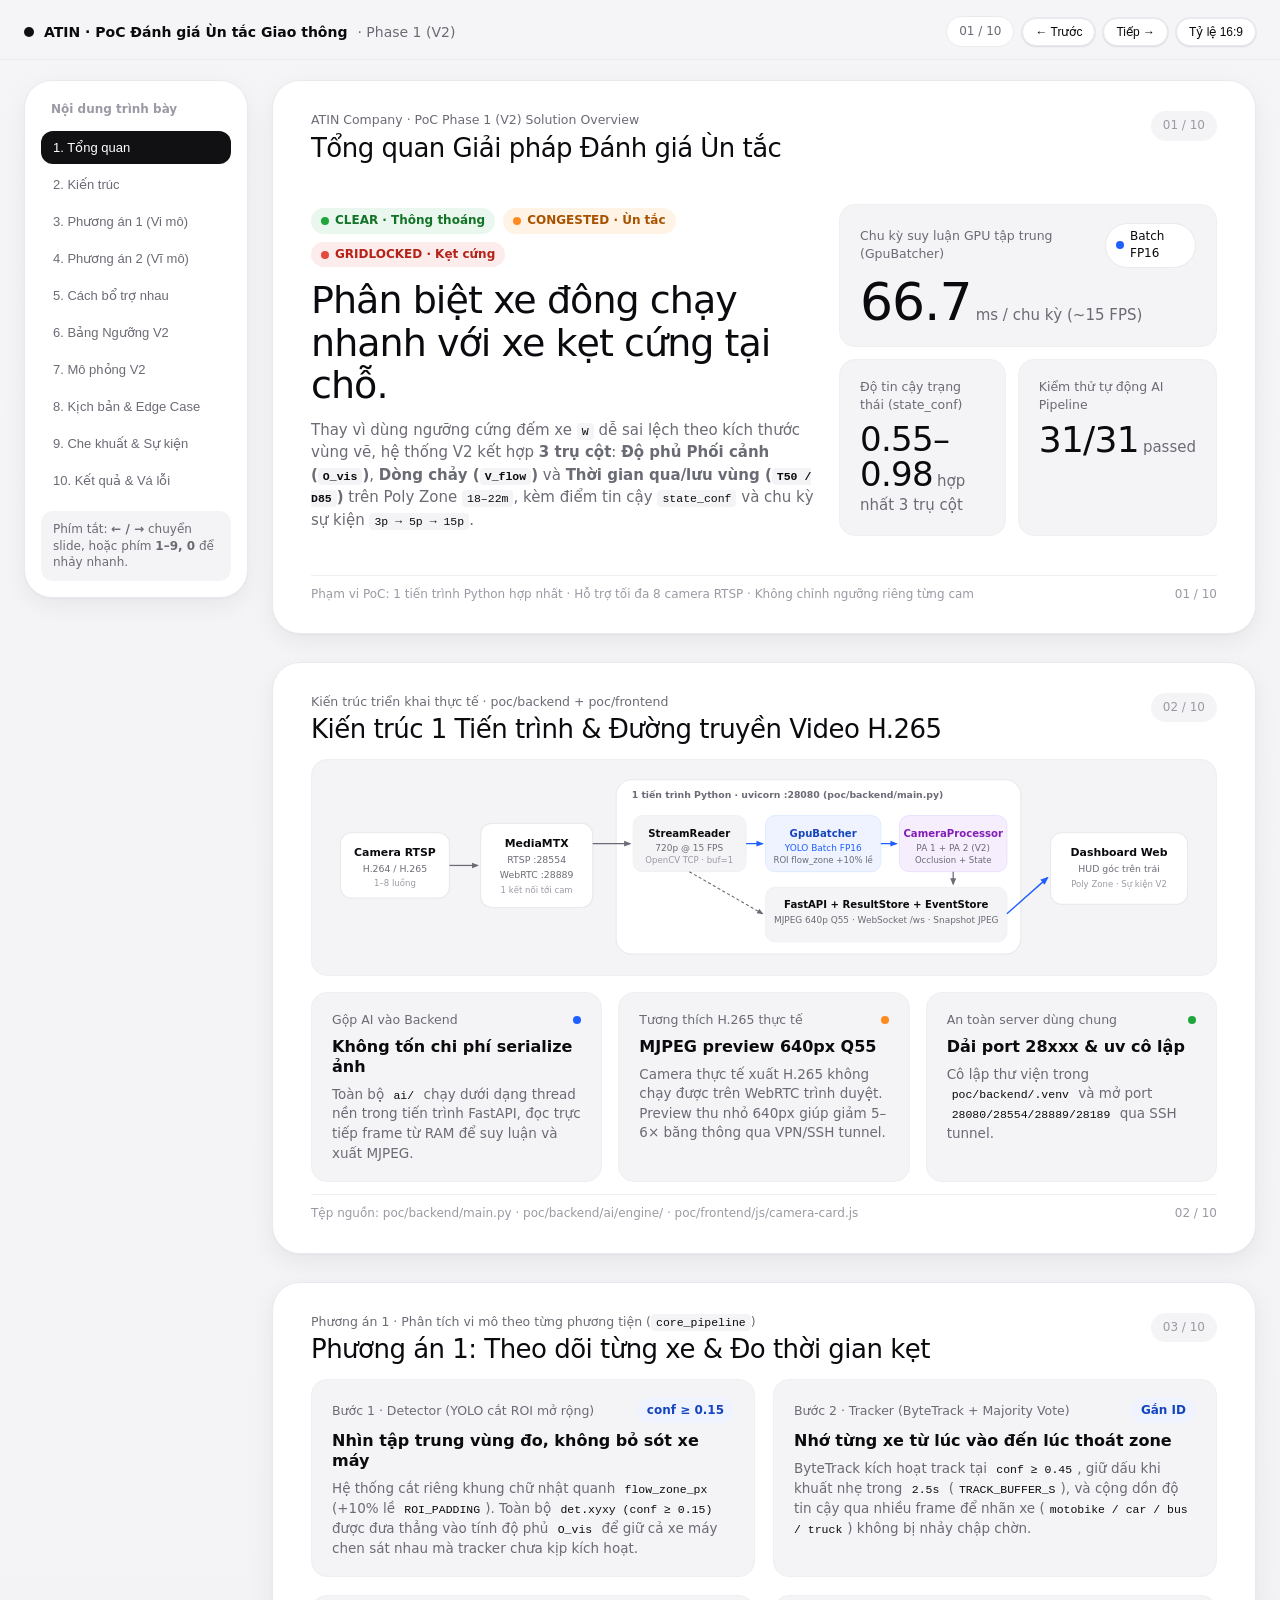
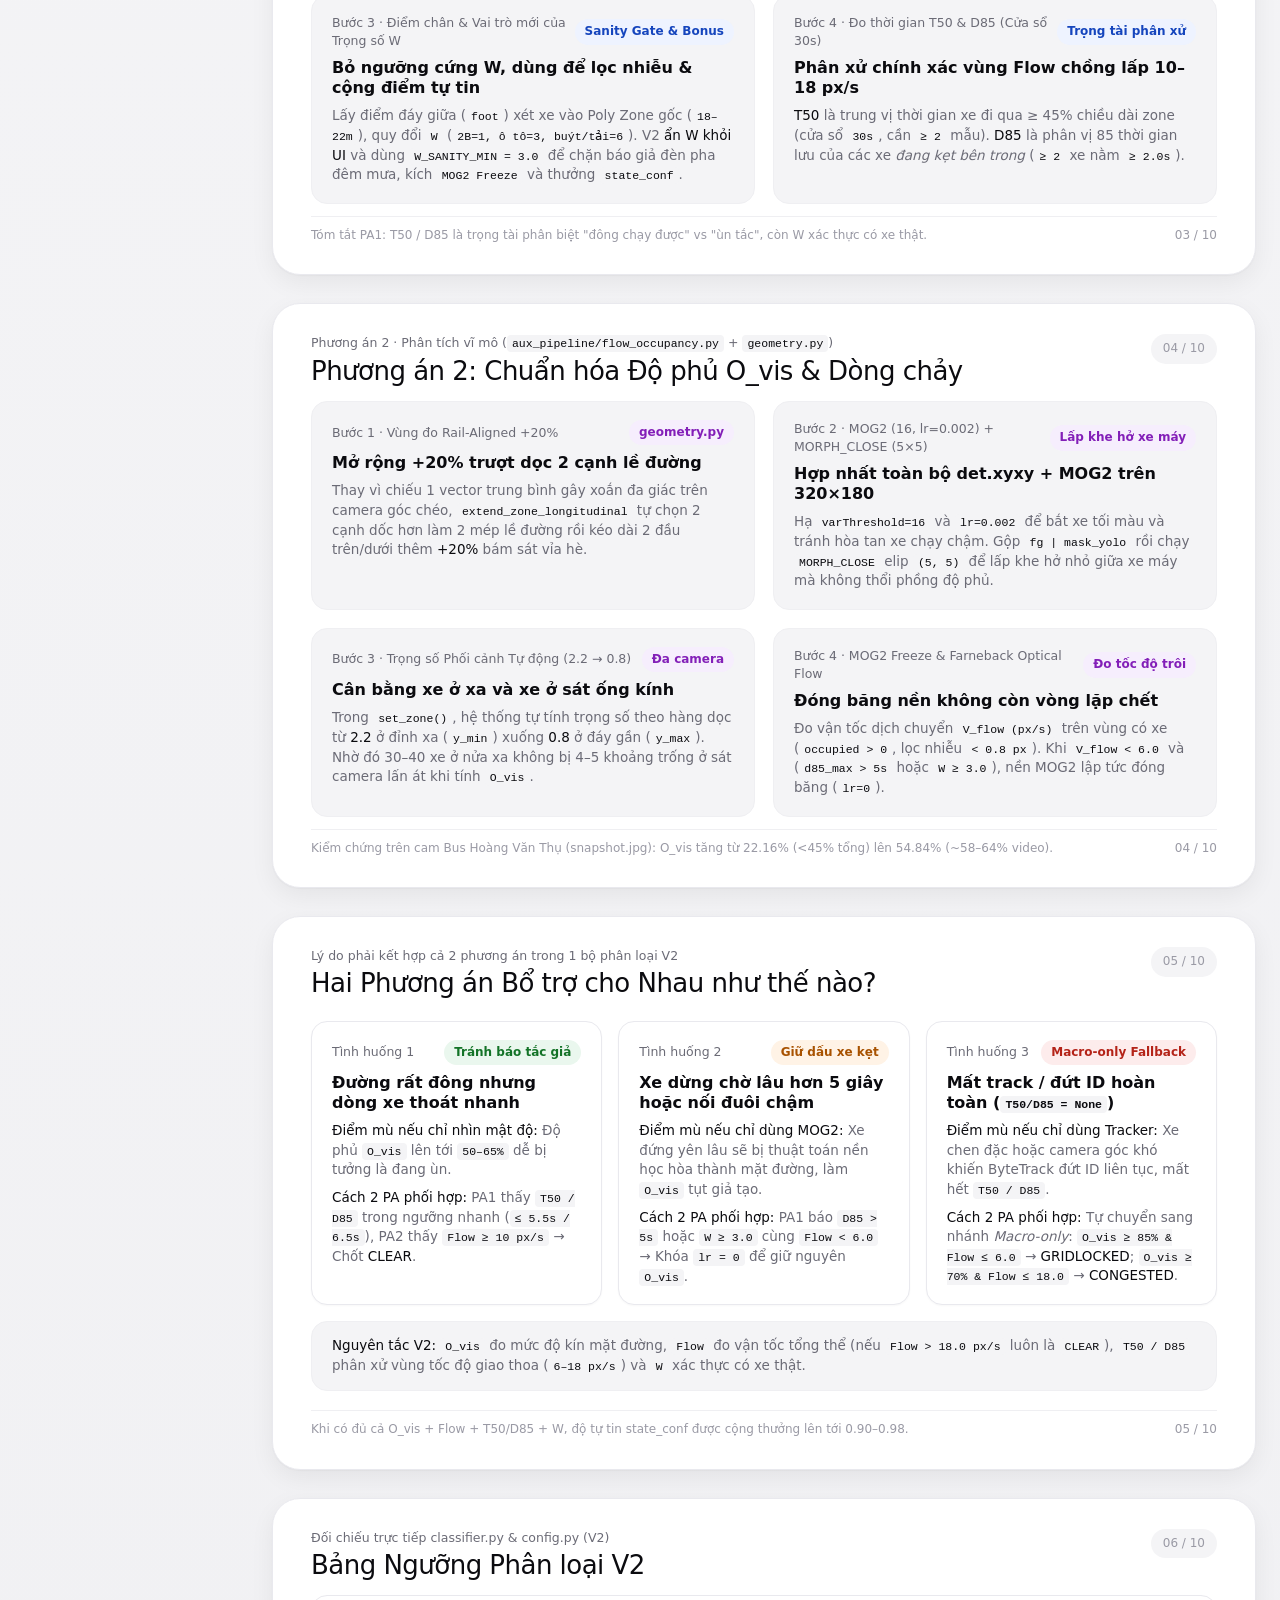
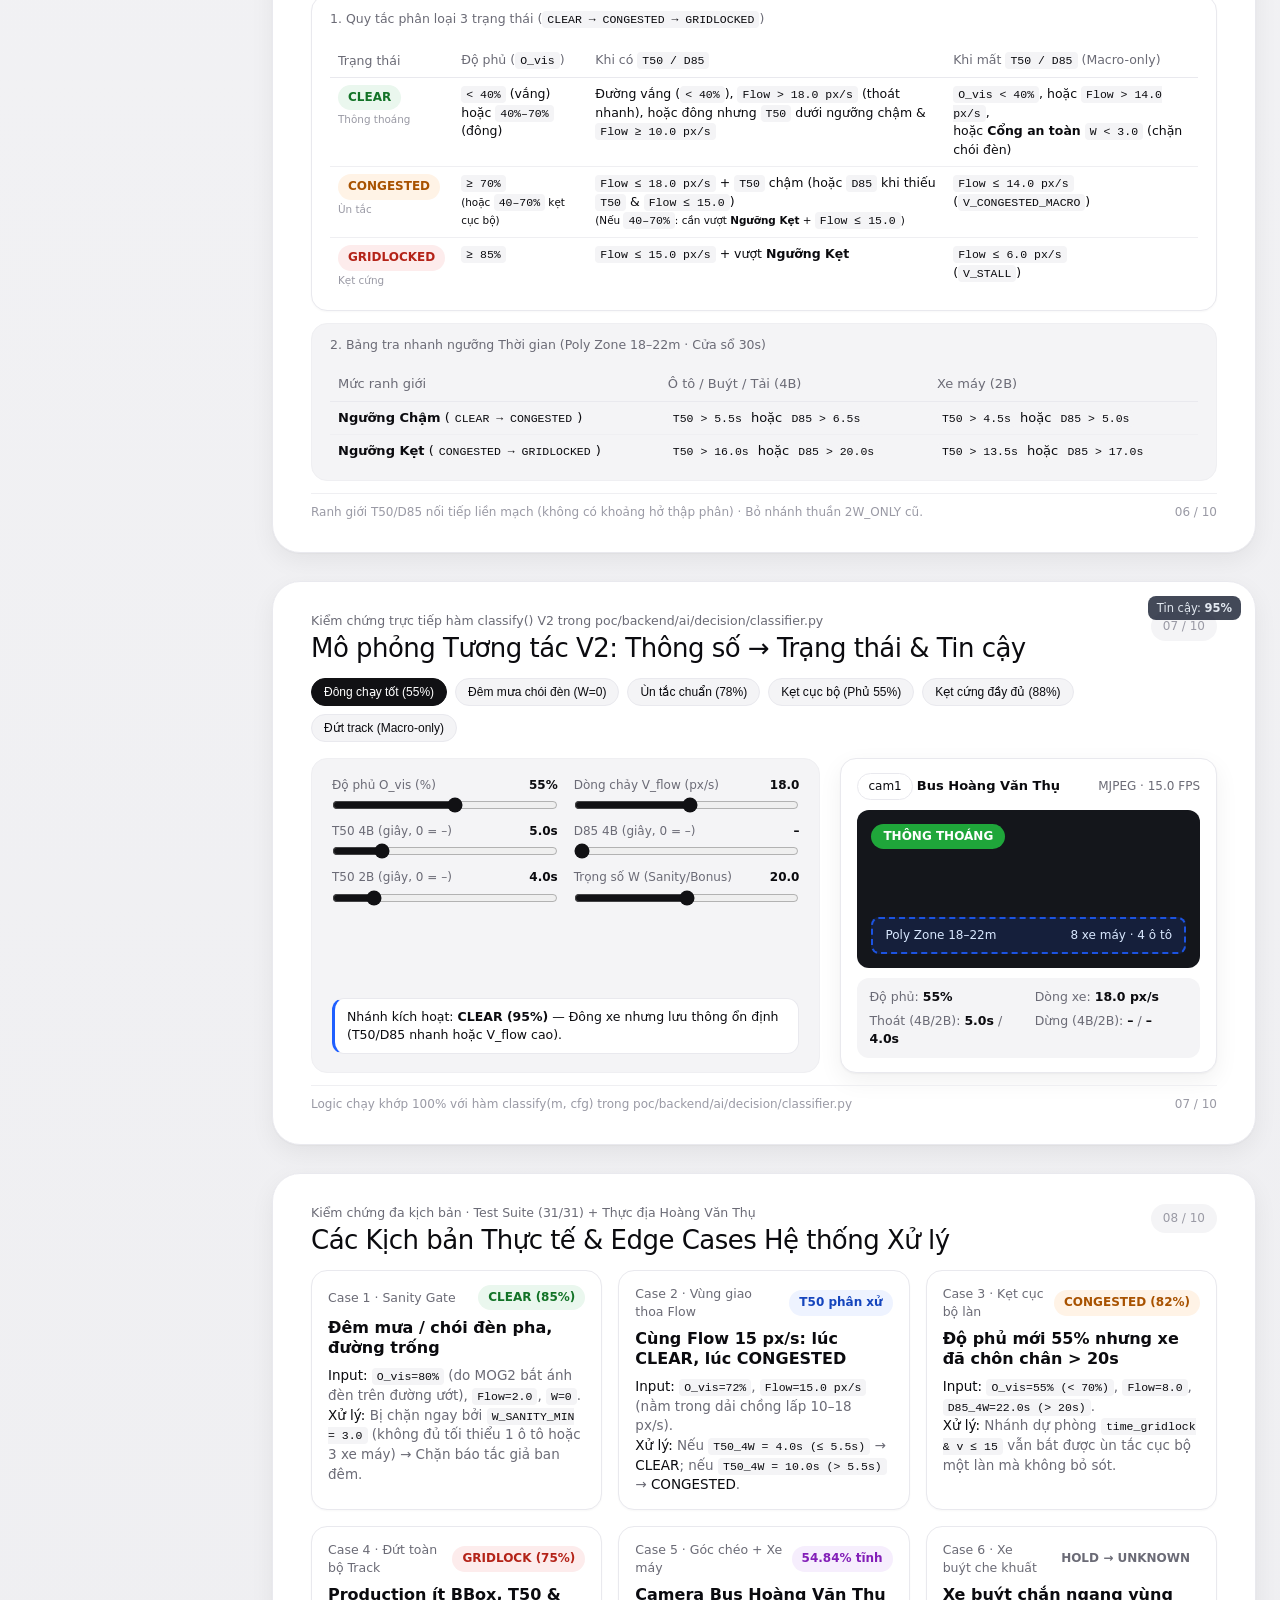
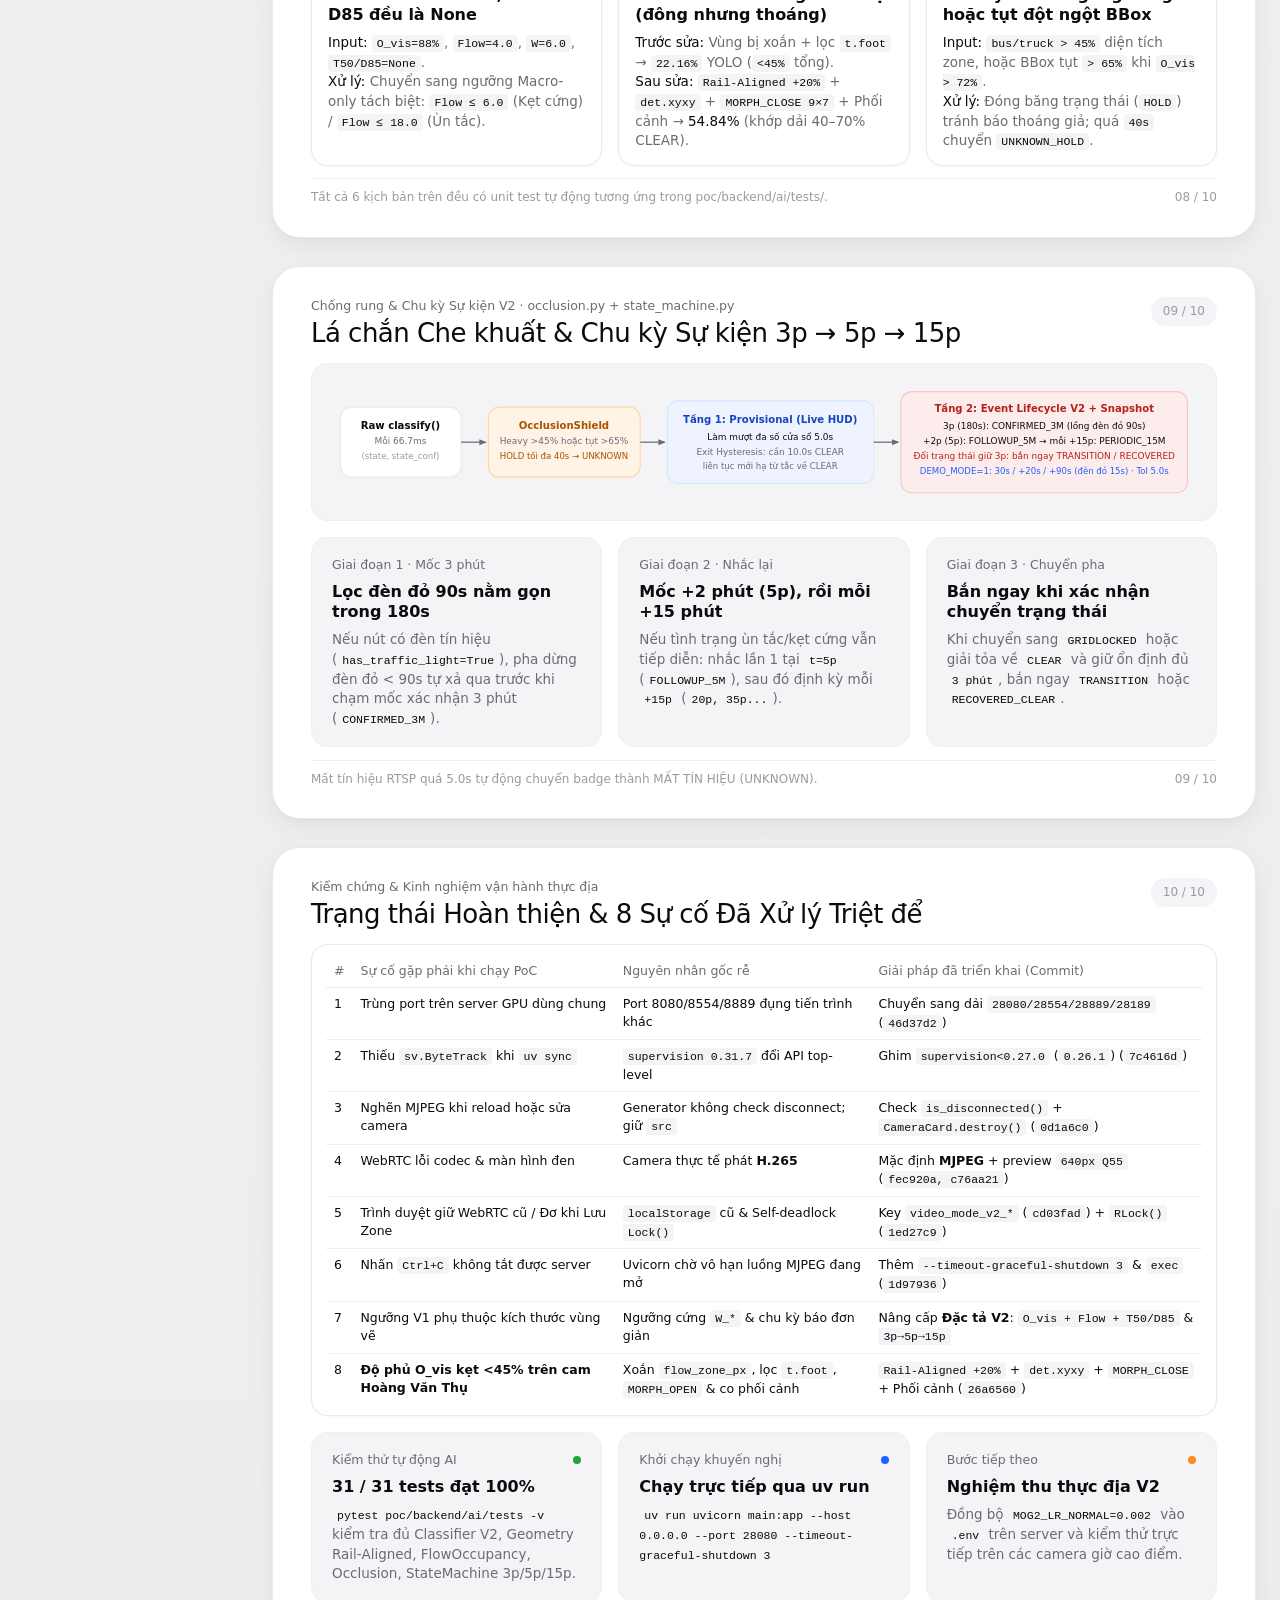
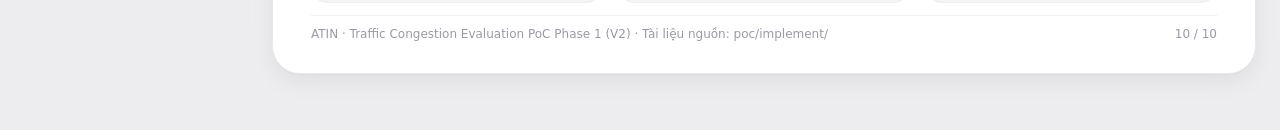
==== commit d03a2ea4: "perf(ai,stg): implement low-latency bbox pipeline and sync docs" ====
--- a/poc/implement/show/index.html
+++ b/poc/implement/show/index.html
@@ -235,7 +235,7 @@
 
             <div class="card-soft">
               <div class="card-label"><span>Bước 4 · Đo thời gian T50 &amp; D85 (Cửa sổ 30s)</span><span class="state-pill st-blue">Trọng tài phân xử</span></div>
-              <div class="title-md">Phân xử chính xác vùng Flow chồng lấp 10–25 px/s</div>
+              <div class="title-md">Phân xử chính xác vùng Flow chồng lấp 10–18 px/s</div>
               <p class="body-txt">
                 <strong>T50</strong> là trung vị thời gian xe đi qua ≥ 45% chiều dài zone (cửa sổ <code class="mono">30s</code>, cần <code class="mono">≥ 2</code> mẫu).
                 <strong>D85</strong> là phân vị 85 thời gian lưu của các xe <em>đang kẹt bên trong</em> (<code class="mono">≥ 2</code> xe nằm <code class="mono">≥ 2.0s</code>).
@@ -271,11 +271,11 @@
             </div>
 
             <div class="card-soft">
-              <div class="card-label"><span>Bước 2 · MOG2 (16, lr=0.002) + MORPH_CLOSE (9×7)</span><span class="state-pill st-purple">Lấp khe hở xe máy</span></div>
+              <div class="card-label"><span>Bước 2 · MOG2 (16, lr=0.002) + MORPH_CLOSE (5×5)</span><span class="state-pill st-purple">Lấp khe hở xe máy</span></div>
               <div class="title-md">Hợp nhất toàn bộ det.xyxy + MOG2 trên 320×180</div>
               <p class="body-txt">
                 Hạ <code class="mono">varThreshold=16</code> và <code class="mono">lr=0.002</code> để bắt xe tối màu và tránh hòa tan xe chạy chậm.
-                Gộp <code class="mono">fg | mask_yolo</code> rồi chạy <code class="mono">MORPH_CLOSE</code> elip <code class="mono">(9, 7)</code> để lấp khe hở nhỏ giữa tay lái/bánh xe máy đi sát nhau.
+                Gộp <code class="mono">fg | mask_yolo</code> rồi chạy <code class="mono">MORPH_CLOSE</code> elip <code class="mono">(5, 5)</code> để lấp khe hở nhỏ giữa xe máy mà không thổi phồng độ phủ.
               </p>
             </div>
 
@@ -353,7 +353,7 @@
 
           <div class="card-soft" style="flex-direction: row; align-items: center; justify-content: space-between; padding: 14px 20px;">
             <div class="body-txt">
-              <strong>Nguyên tắc V2:</strong> <code class="mono">O_vis</code> đo mức độ kín mặt đường, <code class="mono">Flow</code> đo vận tốc tổng thể, <code class="mono">T50 / D85</code> phân xử vùng tốc độ giao thoa (<code class="mono">6–25 px/s</code>) và <code class="mono">W</code> xác thực có xe thật.
+              <strong>Nguyên tắc V2:</strong> <code class="mono">O_vis</code> đo mức độ kín mặt đường, <code class="mono">Flow</code> đo vận tốc tổng thể (nếu <code class="mono">Flow &gt; 18.0 px/s</code> luôn là <code class="mono">CLEAR</code>), <code class="mono">T50 / D85</code> phân xử vùng tốc độ giao thoa (<code class="mono">6–18 px/s</code>) và <code class="mono">W</code> xác thực có xe thật.
             </div>
           </div>
         </div>
@@ -391,14 +391,14 @@
                   <tr>
                     <td><span class="state-pill st-clear">CLEAR</span><br/><small style="color:var(--text-tertiary);">Thông thoáng</small></td>
                     <td><code class="mono">&lt; 40%</code> (vắng)<br/>hoặc <code class="mono">40%–70%</code> (đông)</td>
-                    <td>Đường vắng (<code class="mono">&lt; 40%</code>), hoặc đông nhưng <code class="mono">T50/D85</code> dưới ngưỡng chậm &amp; <code class="mono">Flow ≥ 10.0 px/s</code></td>
-                    <td><code class="mono">O_vis &lt; 40%</code>, hoặc <code class="mono">Flow &gt; 18.0 px/s</code>,<br/>hoặc <strong>Cổng an toàn</strong> <code class="mono">W &lt; 3.0</code> (chặn chói đèn)</td>
+                    <td>Đường vắng (<code class="mono">&lt; 40%</code>), <code class="mono">Flow &gt; 18.0 px/s</code> (thoát nhanh), hoặc đông nhưng <code class="mono">T50</code> dưới ngưỡng chậm &amp; <code class="mono">Flow ≥ 10.0 px/s</code></td>
+                    <td><code class="mono">O_vis &lt; 40%</code>, hoặc <code class="mono">Flow &gt; 14.0 px/s</code>,<br/>hoặc <strong>Cổng an toàn</strong> <code class="mono">W &lt; 3.0</code> (chặn chói đèn)</td>
                   </tr>
                   <tr>
                     <td><span class="state-pill st-congested">CONGESTED</span><br/><small style="color:var(--text-tertiary);">Ùn tắc</small></td>
                     <td><code class="mono">≥ 70%</code><br/><small>(hoặc <code class="mono">40–70%</code> kẹt cục bộ)</small></td>
-                    <td><code class="mono">Flow ≤ 25.0 px/s</code> + vượt <strong>Ngưỡng Chậm</strong><br/><small>(Nếu <code class="mono">40–70%</code>: cần vượt <strong>Ngưỡng Kẹt</strong> + <code class="mono">Flow ≤ 15.0</code>)</small></td>
-                    <td><code class="mono">Flow ≤ 18.0 px/s</code><br/>(<code class="mono">V_CONGESTED_MACRO</code>)</td>
+                    <td><code class="mono">Flow ≤ 18.0 px/s</code> + <code class="mono">T50</code> chậm (hoặc <code class="mono">D85</code> khi thiếu <code class="mono">T50</code> &amp; <code class="mono">Flow ≤ 15.0</code>)<br/><small>(Nếu <code class="mono">40–70%</code>: cần vượt <strong>Ngưỡng Kẹt</strong> + <code class="mono">Flow ≤ 15.0</code>)</small></td>
+                    <td><code class="mono">Flow ≤ 14.0 px/s</code><br/>(<code class="mono">V_CONGESTED_MACRO</code>)</td>
                   </tr>
                   <tr>
                     <td><span class="state-pill st-gridlocked">GRIDLOCKED</span><br/><small style="color:var(--text-tertiary);">Kẹt cứng</small></td>
@@ -552,7 +552,7 @@
               <div class="card-label"><span>Case 2 · Vùng giao thoa Flow</span><span class="state-pill st-blue">T50 phân xử</span></div>
               <div class="title-md">Cùng Flow 15 px/s: lúc CLEAR, lúc CONGESTED</div>
               <p class="body-txt">
-                <strong>Input:</strong> <code class="mono">O_vis=72%</code>, <code class="mono">Flow=15.0 px/s</code> (nằm trong dải chồng lấp 10–25 px/s).<br/>
+                <strong>Input:</strong> <code class="mono">O_vis=72%</code>, <code class="mono">Flow=15.0 px/s</code> (nằm trong dải chồng lấp 10–18 px/s).<br/>
                 <strong>Xử lý:</strong> Nếu <code class="mono">T50_4W = 4.0s (≤ 5.5s)</code> → <strong>CLEAR</strong>; nếu <code class="mono">T50_4W = 10.0s (&gt; 5.5s)</code> → <strong>CONGESTED</strong>.
               </p>
             </div>
@@ -632,7 +632,7 @@
               <rect x="436" y="32" width="265" height="106" rx="14" fill="#EEF3FF" stroke="#D9E8FF" stroke-width="1.5"></rect>
               <text x="568" y="60" text-anchor="middle" font-size="13" font-weight="600" fill="#1545BD">Tầng 1: Provisional (Live HUD)</text>
               <text x="568" y="82" text-anchor="middle" font-size="11.5" fill="#0B0B0F">Làm mượt đa số cửa sổ 5.0s</text>
-              <text x="568" y="101" text-anchor="middle" font-size="11.5" fill="#6B6B76">Exit Hysteresis: cần 15.0s CLEAR</text>
+              <text x="568" y="101" text-anchor="middle" font-size="11.5" fill="#6B6B76">Exit Hysteresis: cần 10.0s CLEAR</text>
               <text x="568" y="119" text-anchor="middle" font-size="11" fill="#6B6B76">liên tục mới hạ từ tắc về CLEAR</text>
 
               <rect x="736" y="20" width="368" height="130" rx="14" fill="#FDECEC" stroke="#F7C7C4" stroke-width="1.5"></rect>
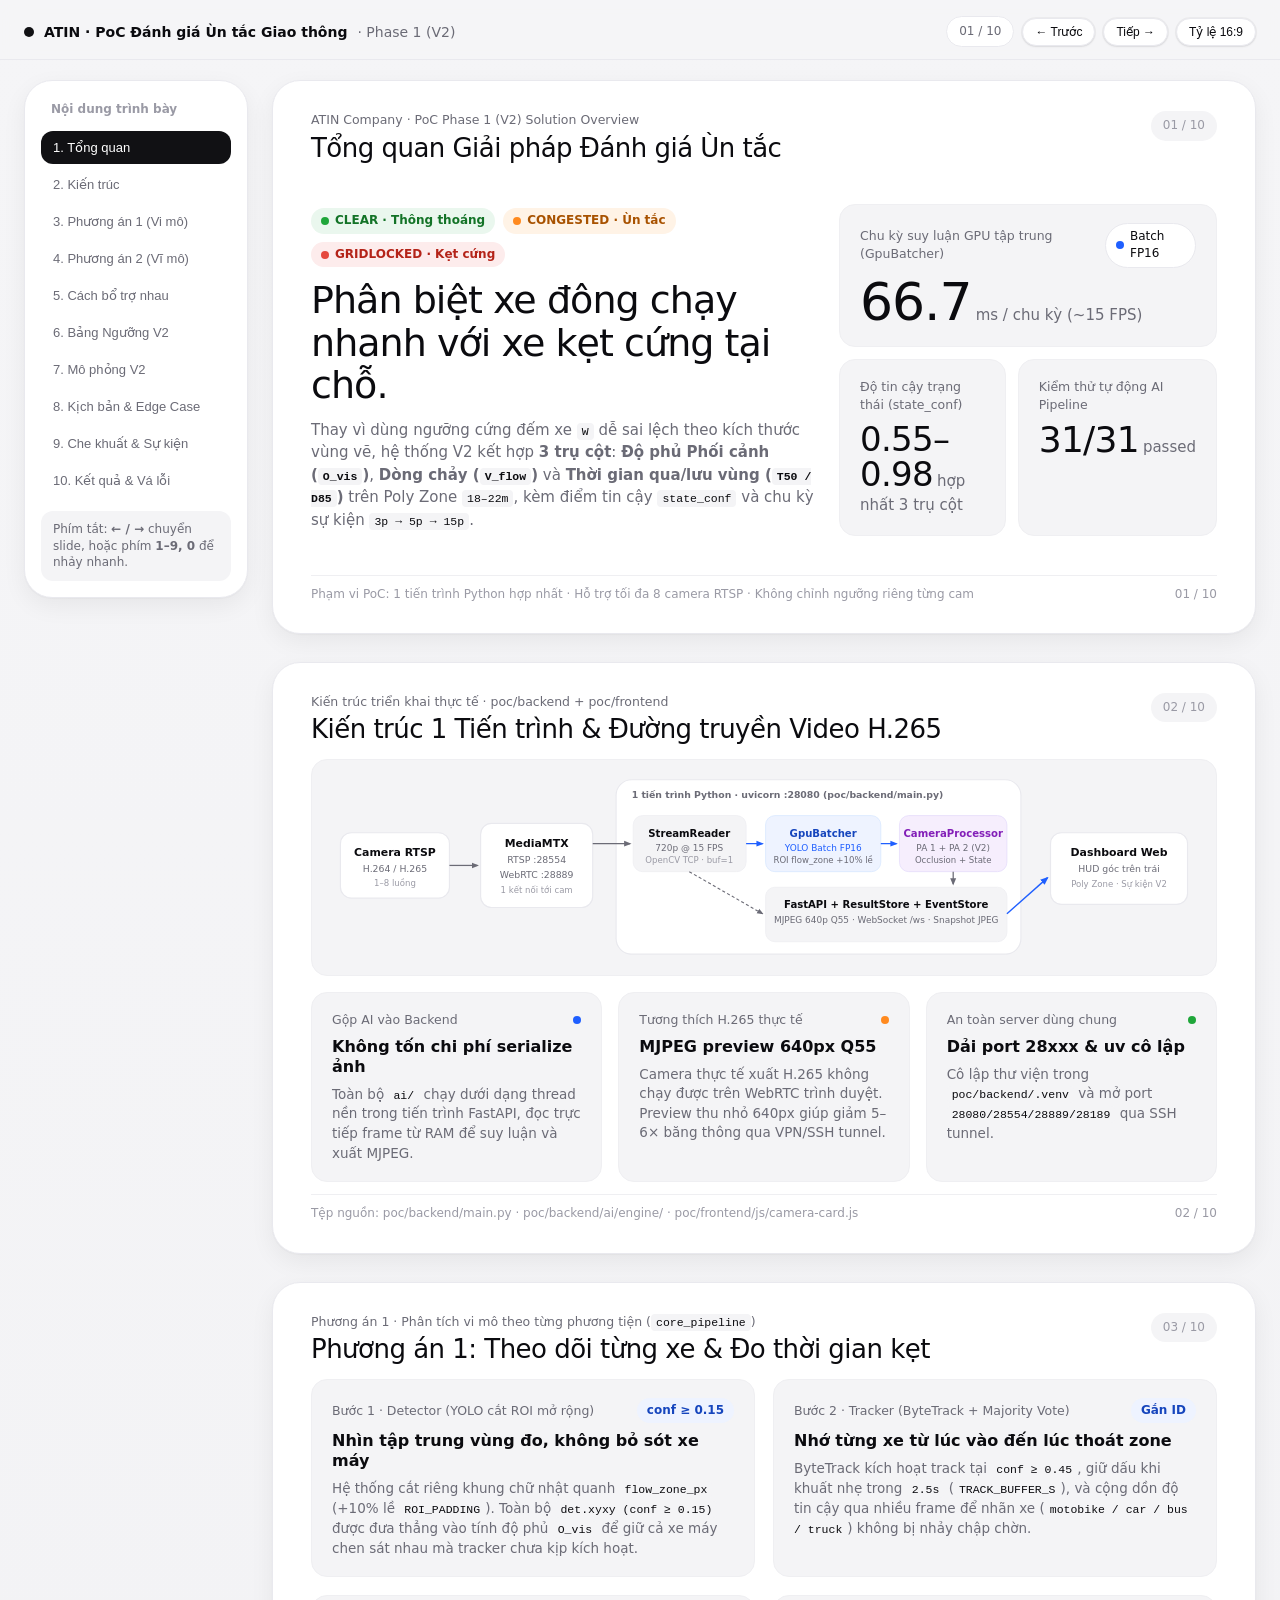
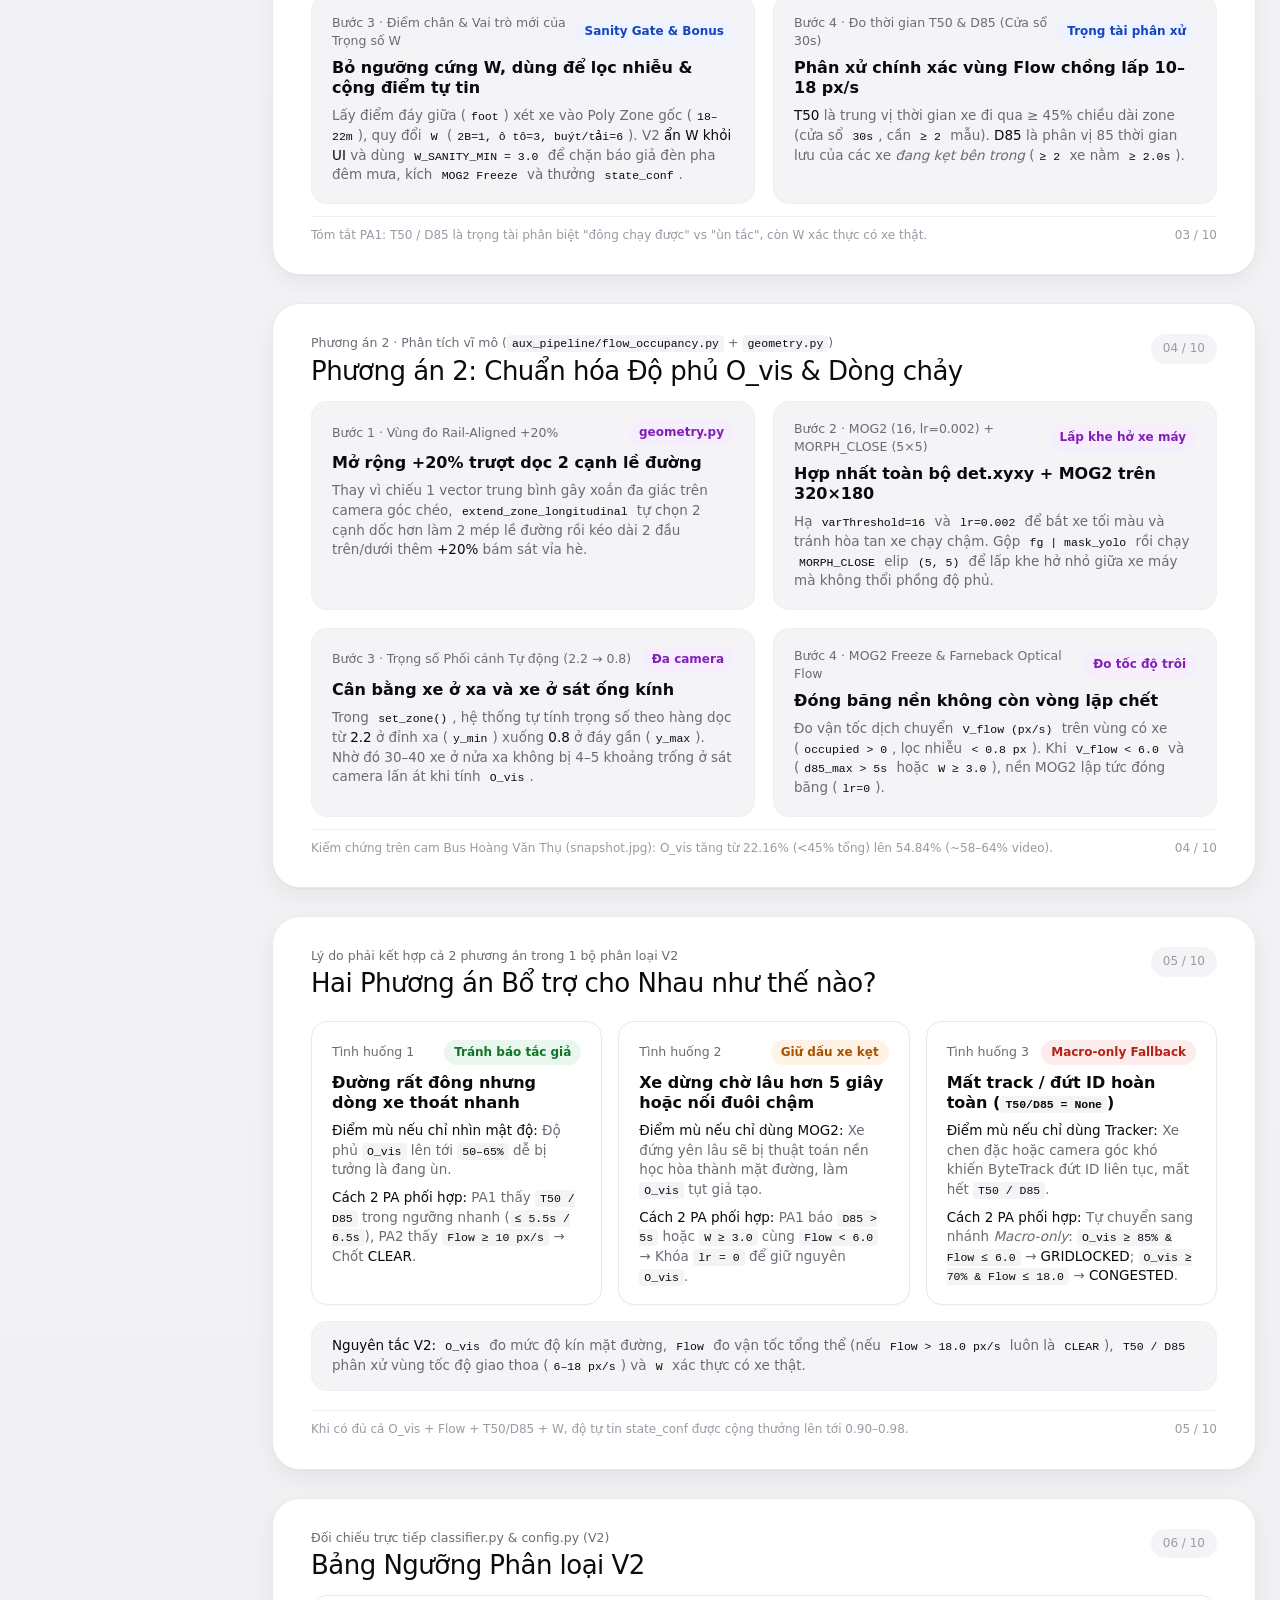
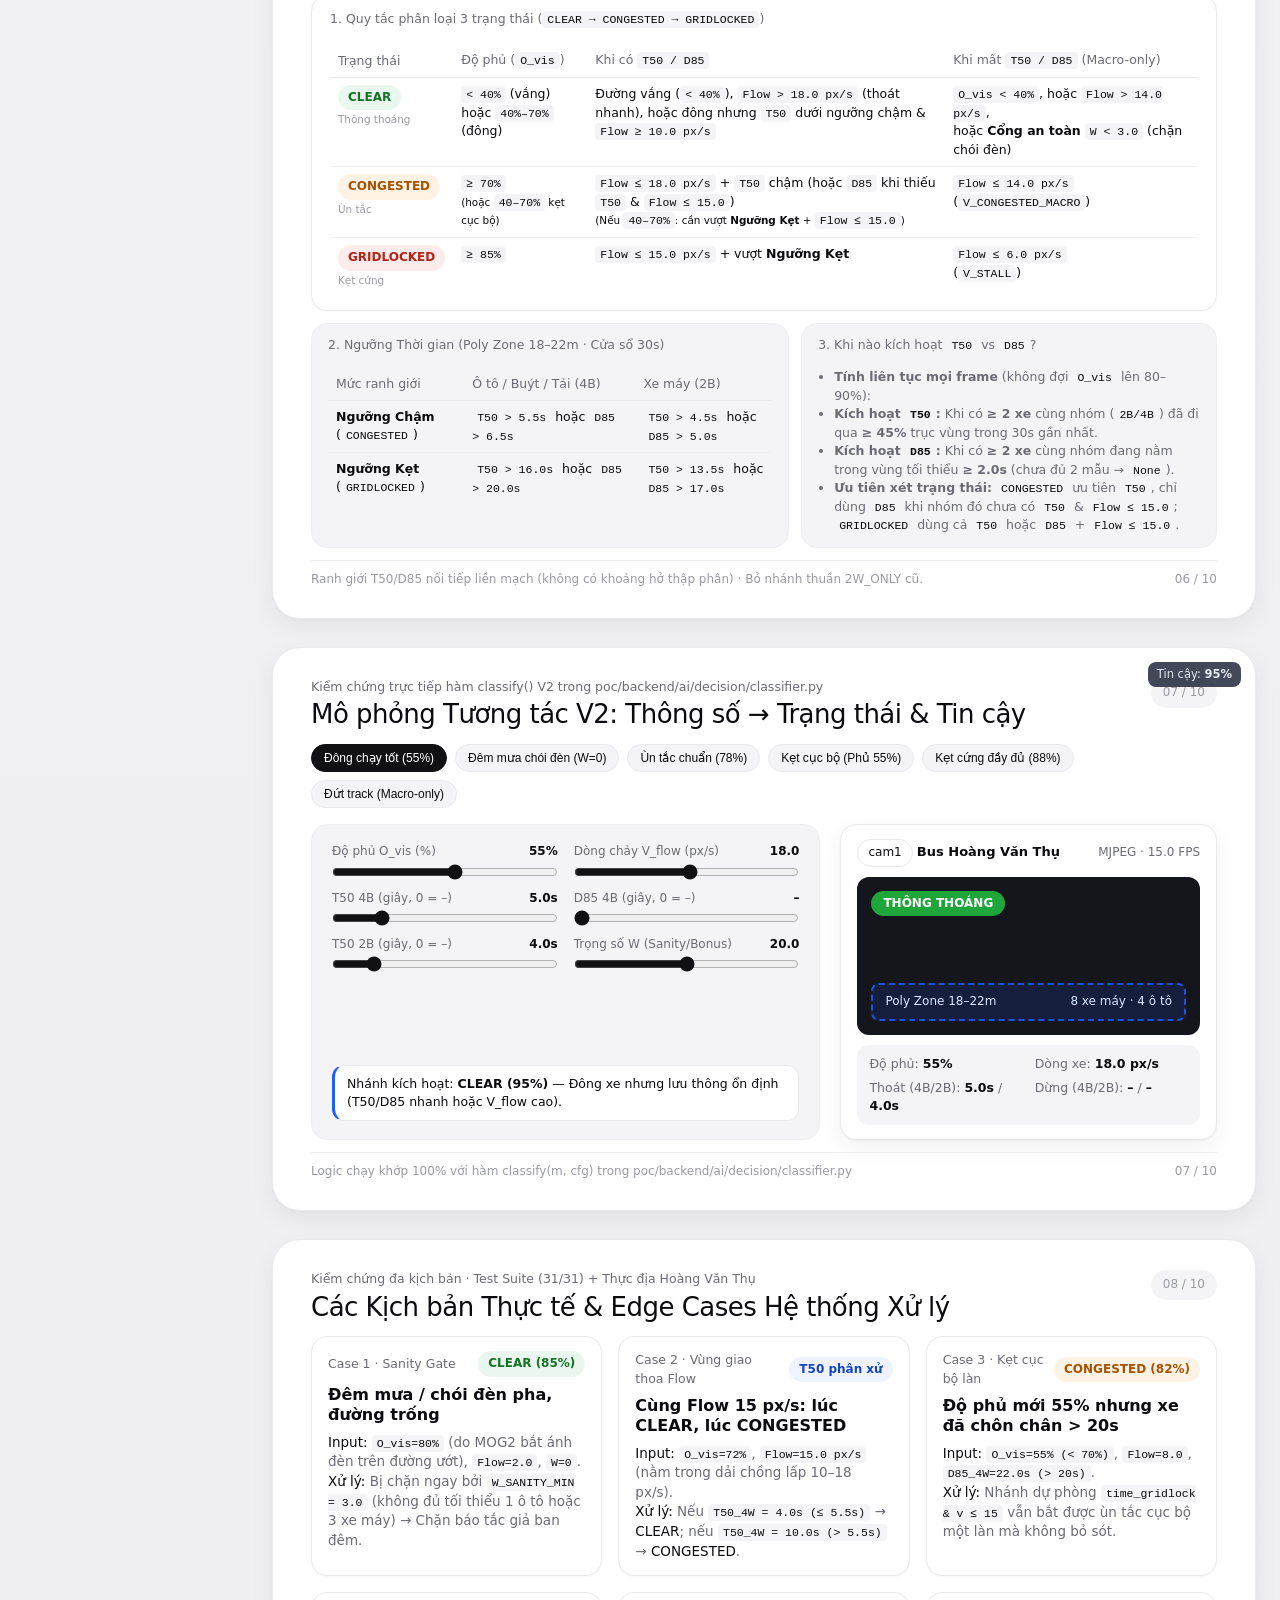
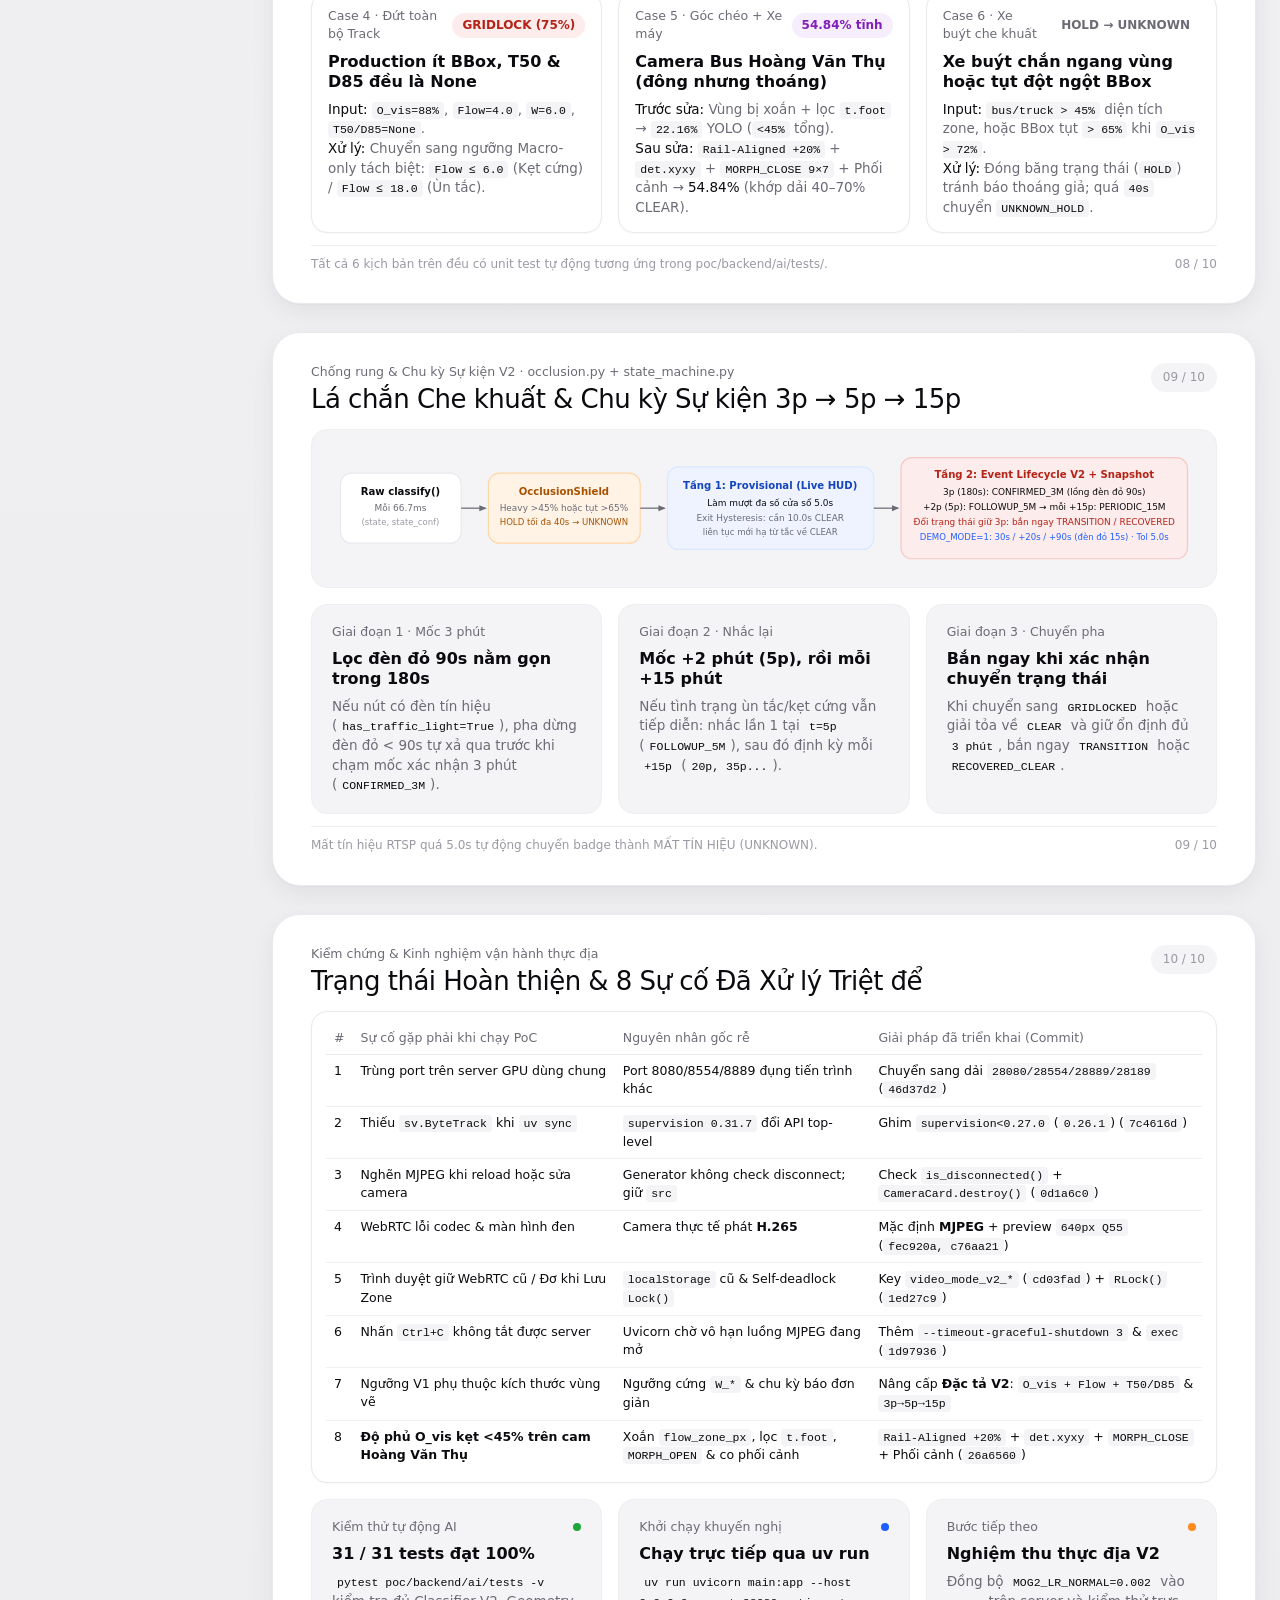
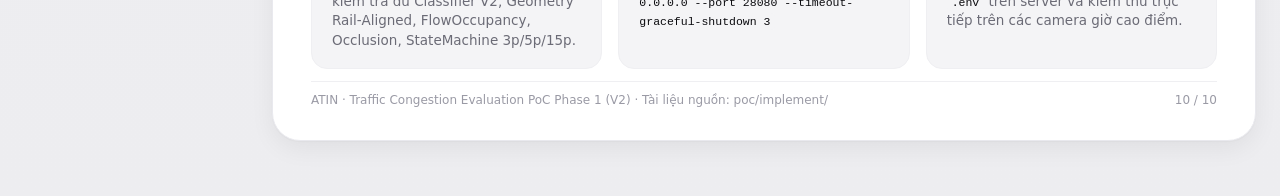
==== commit cf68664a: "docs(report): add technical report, diagrams, PDF export, and pending notes" ====
--- a/poc/implement/show/index.html
+++ b/poc/implement/show/index.html
@@ -410,29 +410,41 @@
               </table>
             </div>
 
-            <div class="card-soft" style="padding: 12px 18px;">
-              <div class="card-label" style="margin-bottom: 6px;"><span>2. Bảng tra nhanh ngưỡng Thời gian (Poly Zone 18–22m · Cửa sổ 30s)</span></div>
-              <table class="clean-table" style="font-size: 13px;">
-                <thead>
-                  <tr>
-                    <th>Mức ranh giới</th>
-                    <th>Ô tô / Buýt / Tải (4B)</th>
-                    <th>Xe máy (2B)</th>
-                  </tr>
-                </thead>
-                <tbody>
-                  <tr>
-                    <td><strong>Ngưỡng Chậm</strong> (<code class="mono">CLEAR → CONGESTED</code>)</td>
-                    <td><code class="mono">T50 &gt; 5.5s</code> hoặc <code class="mono">D85 &gt; 6.5s</code></td>
-                    <td><code class="mono">T50 &gt; 4.5s</code> hoặc <code class="mono">D85 &gt; 5.0s</code></td>
-                  </tr>
-                  <tr>
-                    <td><strong>Ngưỡng Kẹt</strong> (<code class="mono">CONGESTED → GRIDLOCKED</code>)</td>
-                    <td><code class="mono">T50 &gt; 16.0s</code> hoặc <code class="mono">D85 &gt; 20.0s</code></td>
-                    <td><code class="mono">T50 &gt; 13.5s</code> hoặc <code class="mono">D85 &gt; 17.0s</code></td>
-                  </tr>
-                </tbody>
-              </table>
+            <div style="display: grid; grid-template-columns: 1.15fr 1fr; gap: 12px;">
+              <div class="card-soft" style="padding: 12px 16px;">
+                <div class="card-label" style="margin-bottom: 6px;"><span>2. Ngưỡng Thời gian (Poly Zone 18–22m · Cửa sổ 30s)</span></div>
+                <table class="clean-table" style="font-size: 12.5px;">
+                  <thead>
+                    <tr>
+                      <th>Mức ranh giới</th>
+                      <th>Ô tô / Buýt / Tải (4B)</th>
+                      <th>Xe máy (2B)</th>
+                    </tr>
+                  </thead>
+                  <tbody>
+                    <tr>
+                      <td><strong>Ngưỡng Chậm</strong> (<code class="mono">CONGESTED</code>)</td>
+                      <td><code class="mono">T50 &gt; 5.5s</code> hoặc <code class="mono">D85 &gt; 6.5s</code></td>
+                      <td><code class="mono">T50 &gt; 4.5s</code> hoặc <code class="mono">D85 &gt; 5.0s</code></td>
+                    </tr>
+                    <tr>
+                      <td><strong>Ngưỡng Kẹt</strong> (<code class="mono">GRIDLOCKED</code>)</td>
+                      <td><code class="mono">T50 &gt; 16.0s</code> hoặc <code class="mono">D85 &gt; 20.0s</code></td>
+                      <td><code class="mono">T50 &gt; 13.5s</code> hoặc <code class="mono">D85 &gt; 17.0s</code></td>
+                    </tr>
+                  </tbody>
+                </table>
+              </div>
+
+              <div class="card-soft" style="padding: 12px 16px;">
+                <div class="card-label" style="margin-bottom: 6px;"><span>3. Khi nào kích hoạt <code class="mono">T50</code> vs <code class="mono">D85</code>?</span></div>
+                <ul style="margin: 0; padding-left: 16px; font-size: 12.5px; line-height: 1.48; color: var(--text-secondary);">
+                  <li><strong>Tính liên tục mọi frame</strong> (không đợi <code class="mono">O_vis</code> lên 80–90%):</li>
+                  <li><strong>Kích hoạt <code class="mono">T50</code>:</strong> Khi có <strong>≥ 2 xe</strong> cùng nhóm (<code class="mono">2B/4B</code>) đã đi qua <strong>≥ 45%</strong> trục vùng trong 30s gần nhất.</li>
+                  <li><strong>Kích hoạt <code class="mono">D85</code>:</strong> Khi có <strong>≥ 2 xe</strong> cùng nhóm đang nằm trong vùng tối thiểu <strong>≥ 2.0s</strong> (chưa đủ 2 mẫu &rarr; <code class="mono">None</code>).</li>
+                  <li><strong>Ưu tiên xét trạng thái:</strong> <code class="mono">CONGESTED</code> ưu tiên <code class="mono">T50</code>, chỉ dùng <code class="mono">D85</code> khi nhóm đó chưa có <code class="mono">T50</code> &amp; <code class="mono">Flow ≤ 15.0</code>; <code class="mono">GRIDLOCKED</code> dùng cả <code class="mono">T50</code> hoặc <code class="mono">D85</code> + <code class="mono">Flow ≤ 15.0</code>.</li>
+                </ul>
+              </div>
             </div>
           </div>
         </div>
